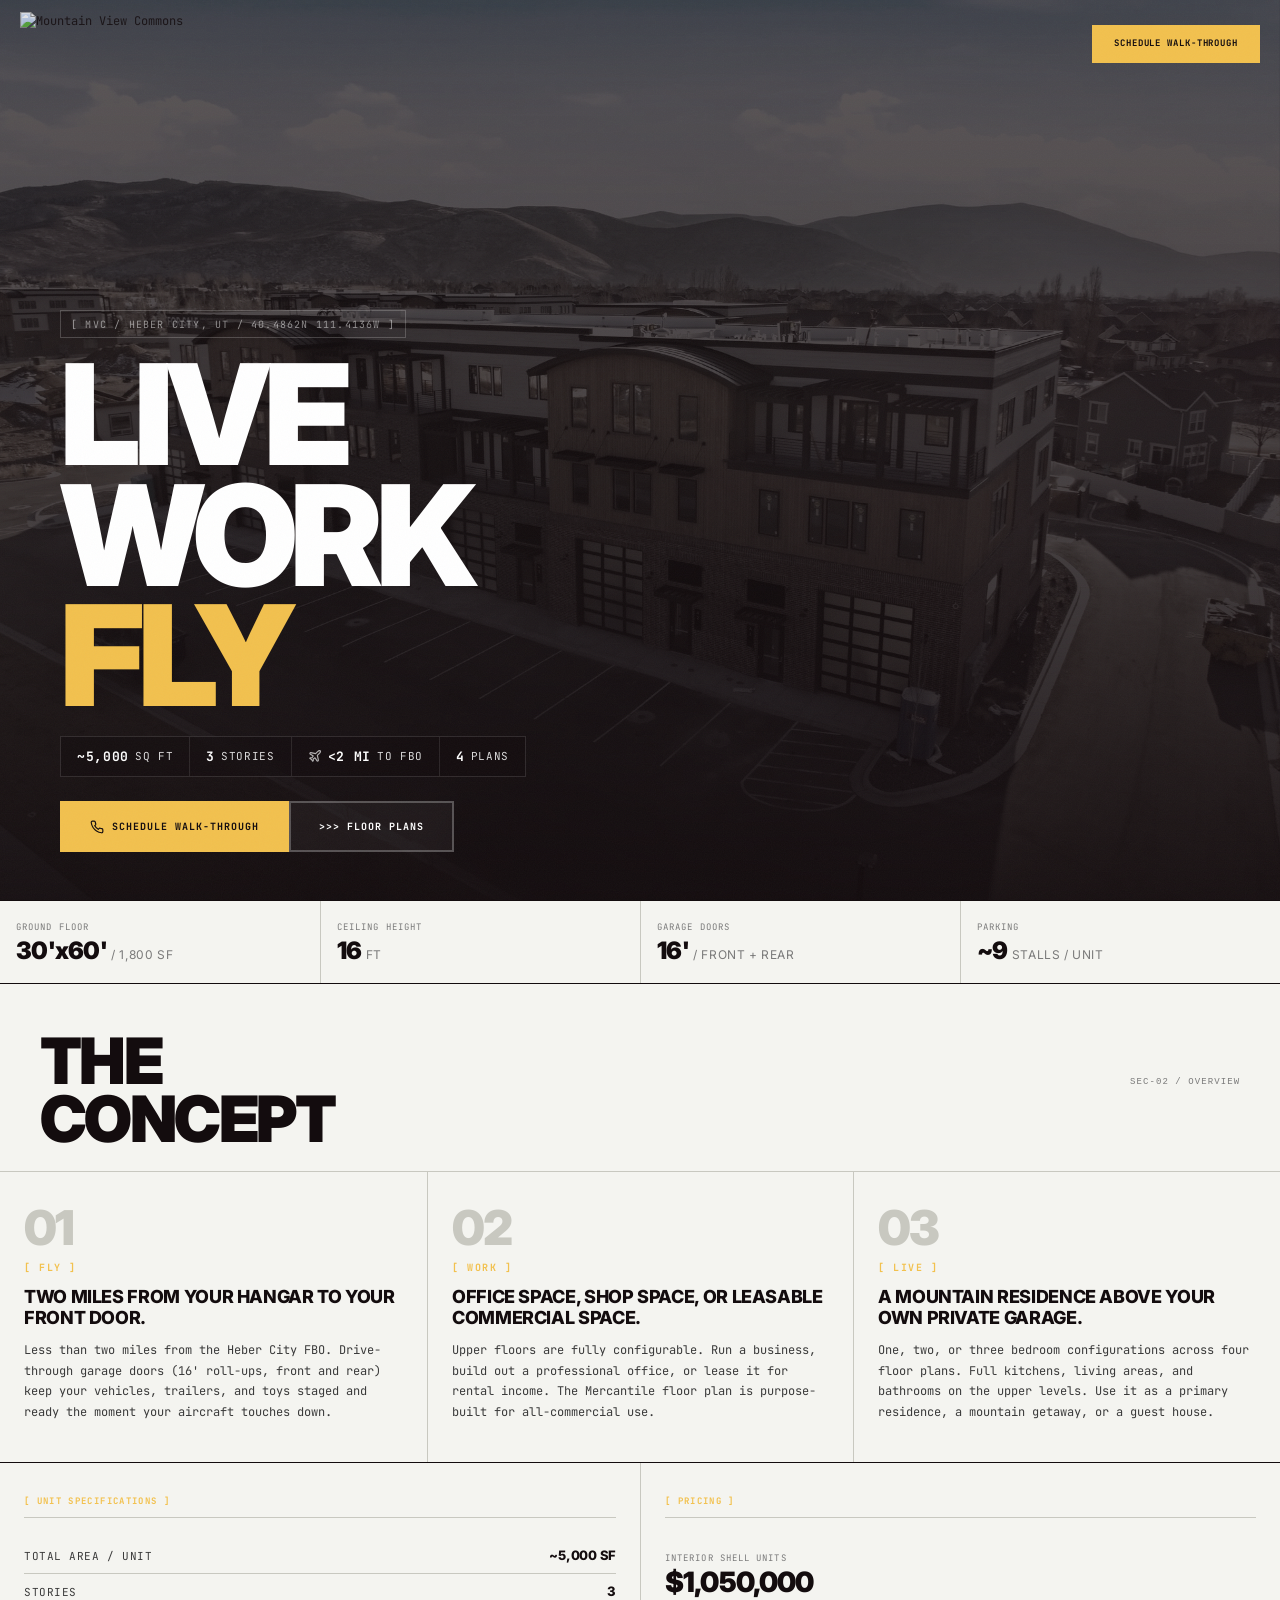
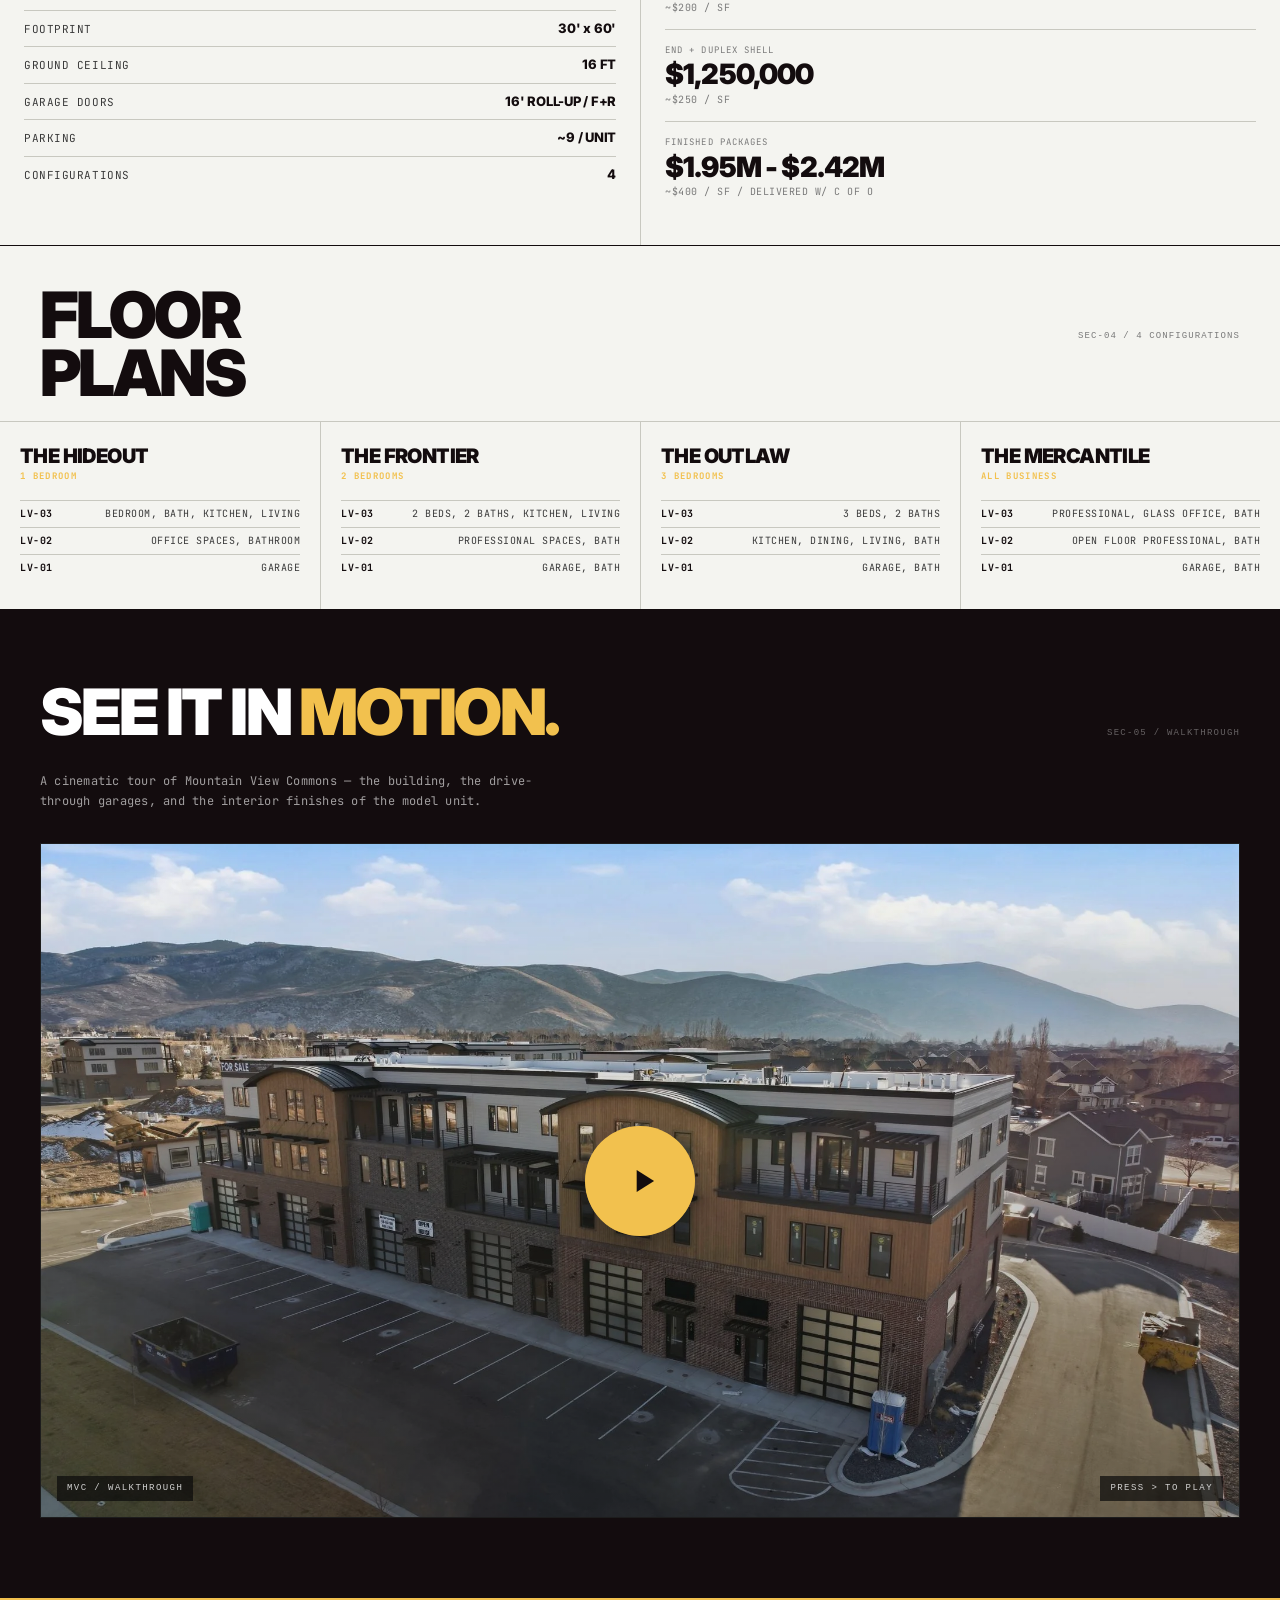
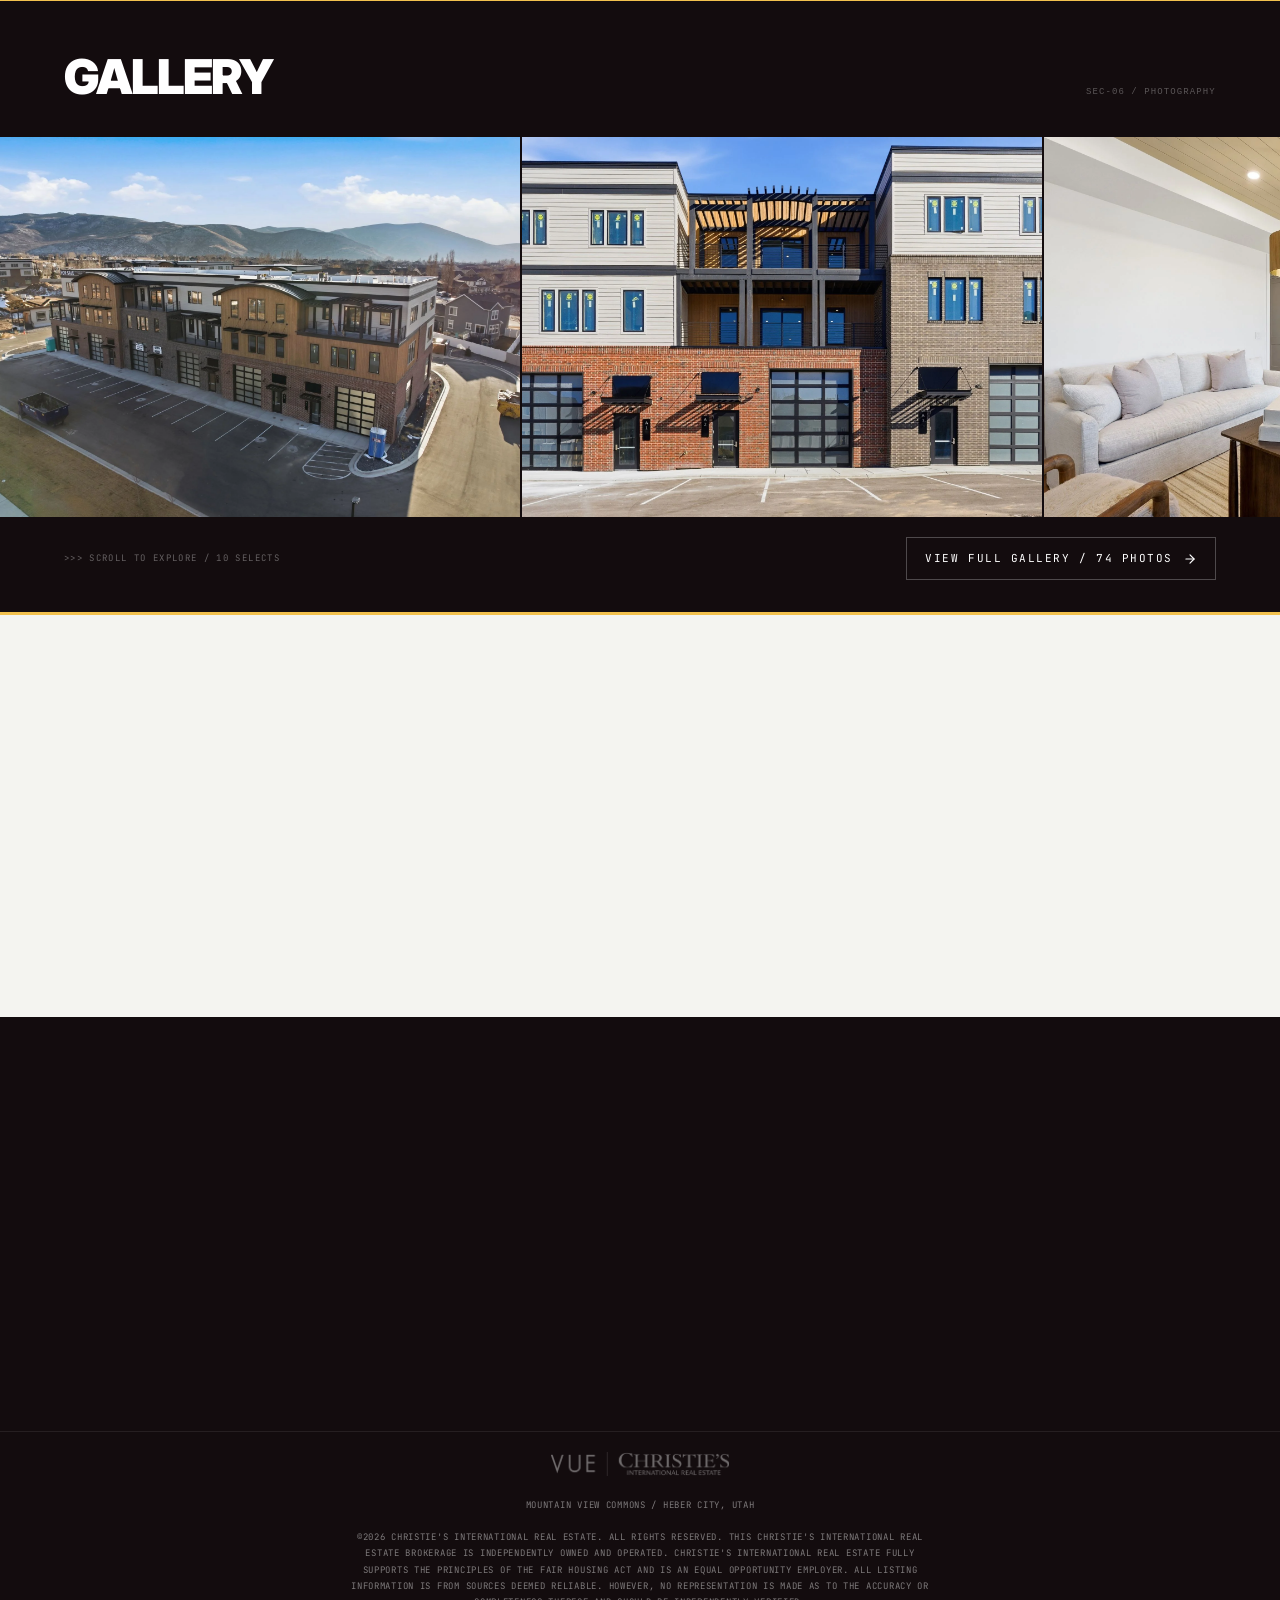
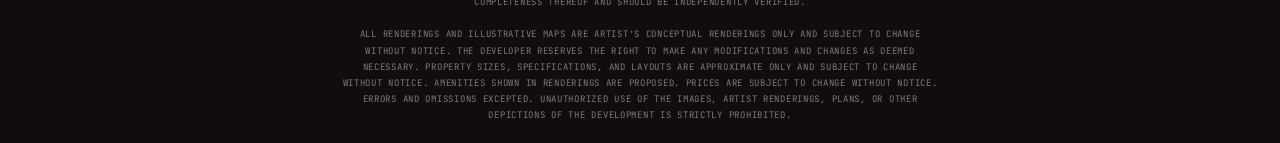
==== fly/index.html @ db052257 "Refactor mobile nav to two-layer VIDL pattern for iOS + Chrome stability Split the navbar into an ou" ====
<!DOCTYPE html>
<html lang="en">
<head>
    <meta charset="UTF-8">
    <meta name="viewport" content="width=device-width, initial-scale=1.0, viewport-fit=cover">
    <title>MVC / MOUNTAIN VIEW COMMONS / HEBER CITY UT</title>
    <meta name="description" content="Mountain View Commons — 5,000 SF live/work units two miles from Heber City FBO. Drive-through garages, four floor plans, gray shell from $1.05M. Walk the model unit today.">

    <link rel="preconnect" href="https://fonts.googleapis.com">
    <link rel="preconnect" href="https://fonts.gstatic.com" crossorigin>
    <link href="https://fonts.googleapis.com/css2?family=Inter:wght@400;700;800;900&family=JetBrains+Mono:wght@400;500;700&display=swap" rel="stylesheet">

    <style>
        /* ================================================================
           RESET
           ================================================================ */
        *, *::before, *::after { margin: 0; padding: 0; box-sizing: border-box; }
        html { overflow-x: hidden; }

        :root {
            --paper: #F4F4F0;
            --ink: #130C0E;
            --ink-mid: #3A3A3A;
            --ink-light: #7A7A7A;
            --red: #F2C14E;
            --rule: #1A1A2E;
            --rule-light: #C8C8C0;
        }

        html { scroll-behavior: smooth; background-color: var(--ink); }

        body {
            font-family: 'JetBrains Mono', 'Courier New', monospace;
            background: var(--paper);
            color: var(--ink);
            font-size: 12px;
            line-height: 1.5;
            -webkit-font-smoothing: antialiased;
        }

        /* Grain overlay */
        body::after {
            content: '';
            position: fixed;
            inset: 0;
            z-index: 9999;
            pointer-events: none;
            opacity: 0.035;
            background-image: url("data:image/svg+xml,%3Csvg viewBox='0 0 256 256' xmlns='http://www.w3.org/2000/svg'%3E%3Cfilter id='n'%3E%3CfeTurbulence type='fractalNoise' baseFrequency='0.9' numOctaves='4' stitchTiles='stitch'/%3E%3C/filter%3E%3Crect width='100%25' height='100%25' filter='url(%23n)'/%3E%3C/svg%3E");
            background-repeat: repeat;
            background-size: 256px 256px;
        }

        img { max-width: 100%; height: auto; display: block; }
        a { color: inherit; text-decoration: none; }

        /* ================================================================
           TYPOGRAPHY
           ================================================================ */
        .t-macro {
            font-family: 'Inter', 'Helvetica Neue', sans-serif;
            font-weight: 900;
            text-transform: uppercase;
            letter-spacing: -0.04em;
            line-height: 0.9;
        }

        .t-mono {
            font-family: 'JetBrains Mono', monospace;
            font-weight: 400;
            text-transform: uppercase;
            letter-spacing: 0.08em;
            font-size: 11px;
        }

        .t-mono-sm {
            font-family: 'JetBrains Mono', monospace;
            font-weight: 400;
            text-transform: uppercase;
            letter-spacing: 0.1em;
            font-size: 9px;
            color: var(--ink-light);
        }

        .t-body {
            font-family: 'JetBrains Mono', monospace;
            font-weight: 400;
            font-size: 12px;
            line-height: 1.65;
            letter-spacing: 0.02em;
        }

        .red { color: var(--red); }

        /* ================================================================
           LAYOUT
           ================================================================ */
        .container {
            max-width: 1200px;
            margin: 0 auto;
            padding: 0 20px;
        }

        .rule { border: none; height: 2px; background: var(--ink); margin: 0; }
        .rule--thin { height: 1px; background: var(--rule-light); }
        .rule--red { height: 3px; background: var(--red); }

        /* ================================================================
           HERO
           ================================================================ */
        .hero {
            position: relative;
            min-height: 100dvh;
            display: flex;
            flex-direction: column;
            justify-content: flex-end;
            overflow: hidden;
            background: var(--ink);
        }

        .hero__bg {
            position: absolute;
            inset: 0;
            z-index: 1;
        }

        @keyframes hero-drift {
            0%   { transform: scale(1.05) translate(0, 0); }
            50%  { transform: scale(1.08) translate(-0.5%, -0.3%); }
            100% { transform: scale(1.05) translate(0, 0); }
        }

        .hero__bg img {
            width: 100%;
            height: 100%;
            object-fit: cover;
            opacity: 0.45;
            filter: grayscale(70%) contrast(1.05) brightness(1.1);
            animation: hero-drift 25s cubic-bezier(0.45, 0, 0.55, 1) infinite;
            will-change: transform;
        }

        .hero__bg::after {
            content: '';
            position: absolute;
            inset: 0;
            z-index: 1;
            background: linear-gradient(
                to top,
                rgba(19, 12, 14, 0.92) 0%,
                rgba(19, 12, 14, 0.55) 40%,
                rgba(19, 12, 14, 0.3) 100%
            );
        }

        .hero__content {
            position: relative;
            z-index: 3;
            padding: 0 20px 32px 20px;
            max-width: 1200px;
            margin: 0 auto;
            width: 100%;
        }

        @media (min-width: 768px) {
            .hero__content {
                padding-bottom: 48px;
            }
        }

        .hero__unit-id {
            display: inline-block;
            border: 1px solid rgba(255,255,255,0.2);
            padding: 4px 10px;
            margin-bottom: 16px;
        }

        .hero__unit-id samp {
            font-family: 'JetBrains Mono', monospace;
            font-size: 10px;
            letter-spacing: 0.12em;
            color: rgba(255,255,255,0.5);
            text-transform: uppercase;
        }

        .hero__title {
            font-family: 'Inter', sans-serif;
            font-weight: 900;
            font-size: clamp(48px, 12vw + 1rem, 140px);
            text-transform: uppercase;
            letter-spacing: -0.05em;
            line-height: 0.86;
            color: #ffffff;
            margin-bottom: 20px;
        }

        @media (max-width: 380px) {
            .hero__title {
                font-size: 44px;
                margin-bottom: 14px;
            }
        }

        .hero__title .red-line {
            display: block;
            color: #F2C14E;
        }

        .hero__meta {
            display: flex;
            gap: 0;
            margin-bottom: 24px;
            background: rgba(19, 12, 14, 0.45);
            border: 1px solid rgba(255,255,255,0.12);
            overflow: hidden;
            width: fit-content;
            -webkit-backdrop-filter: blur(10px);
            backdrop-filter: blur(10px);
        }

        .hero__meta-item {
            font-family: 'JetBrains Mono', monospace;
            font-size: 11px;
            letter-spacing: 0.06em;
            text-transform: uppercase;
            color: rgba(255,255,255,0.85);
            padding: 10px 16px;
            display: flex;
            align-items: center;
            gap: 6px;
            white-space: nowrap;
        }

        .hero__meta-item + .hero__meta-item {
            border-left: 1px solid rgba(255,255,255,0.1);
        }

        .hero__meta-item strong {
            color: #ffffff;
            font-weight: 700;
            font-size: 13px;
        }

        .hero__meta-icon {
            width: 14px;
            height: 14px;
            opacity: 0.8;
            flex-shrink: 0;
        }

        @media (max-width: 767px) {
            .hero__meta {
                display: grid;
                grid-template-columns: 1fr 1fr;
                width: 100%;
                gap: 0;
            }
            .hero__meta-item {
                font-size: 11px;
                padding: 10px 12px;
                justify-content: center;
            }
            .hero__meta-item + .hero__meta-item {
                border-left: none;
            }
            .hero__meta-item:nth-child(odd) {
                border-right: 1px solid rgba(255,255,255,0.1);
            }
            .hero__meta-item:nth-child(n+3) {
                border-top: 1px solid rgba(255,255,255,0.1);
            }
        }

        .hero__ctas {
            display: flex;
            gap: 0;
            flex-wrap: wrap;
        }

        @media (max-width: 767px) {
            .hero__ctas {
                flex-direction: column;
                gap: 8px;
            }
            .hero__ctas .btn {
                width: 100%;
                justify-content: center;
                min-height: 52px;
                font-size: 12px;
            }
        }

        /* ================================================================
           BUTTONS
           ================================================================ */
        .btn {
            display: inline-flex;
            align-items: center;
            justify-content: center;
            gap: 8px;
            font-family: 'JetBrains Mono', monospace;
            font-size: 10px;
            font-weight: 700;
            letter-spacing: 0.1em;
            text-transform: uppercase;
            padding: 16px 28px;
            border: 2px solid var(--ink);
            cursor: pointer;
            transition: transform 0.4s cubic-bezier(0.16, 1, 0.3, 1),
                        filter 0.4s cubic-bezier(0.16, 1, 0.3, 1),
                        background 0.3s cubic-bezier(0.16, 1, 0.3, 1),
                        border-color 0.3s cubic-bezier(0.16, 1, 0.3, 1),
                        color 0.3s cubic-bezier(0.16, 1, 0.3, 1);
            white-space: nowrap;
            background: transparent;
            color: var(--ink);
        }

        .btn--red {
            background: #F2C14E;
            color: var(--ink);
            border-color: #F2C14E;
        }

        .btn--red:hover {
            filter: brightness(1.1);
            transform: scale(1.02);
        }

        .btn--red:active {
            filter: brightness(0.95);
            transform: scale(0.98);
        }

        .btn--white {
            background: rgba(255,255,255,0.04);
            color: #ffffff;
            border-color: rgba(255,255,255,0.25);
            min-height: 44px;
            -webkit-backdrop-filter: blur(12px);
            backdrop-filter: blur(12px);
        }

        .btn--white:hover {
            border-color: rgba(255,255,255,0.7);
            color: #ffffff;
            background: rgba(255,255,255,0.1);
        }

        .btn--dark {
            background: var(--ink);
            color: var(--paper);
            border-color: var(--ink);
        }

        .btn--dark:hover {
            background: var(--ink);
            border-color: var(--red);
            color: var(--red);
        }

        .btn__icon {
            width: 14px;
            height: 14px;
            flex-shrink: 0;
            transition: transform 0.4s cubic-bezier(0.16, 1, 0.3, 1);
        }

        .btn:hover .btn__icon {
            transform: scale(1.15) rotate(-8deg);
        }

        /* ================================================================
           SECTION: DATA STRIP
           ================================================================ */
        .data-strip {
            border-top: 1px solid var(--ink);
            border-bottom: 1px solid var(--ink);
            padding: 0;
        }

        .data-strip__inner {
            display: grid;
            grid-template-columns: 1fr;
            background: var(--paper);
        }

        .data-strip__cell {
            background: var(--paper);
            padding: 20px 16px;
            transition: background 0.5s cubic-bezier(0.16, 1, 0.3, 1);
            border-top: 1px solid var(--rule-light);
        }

        .data-strip__cell:first-child {
            border-top: none;
        }

        @media (min-width: 640px) {
            .data-strip__inner {
                grid-template-columns: repeat(4, 1fr);
            }
            .data-strip__cell {
                border-top: none;
                border-left: 1px solid var(--rule-light);
            }
            .data-strip__cell:first-child {
                border-left: none;
            }
        }

        .data-strip__cell:hover {
            background: #EAEAE6;
        }

        .data-strip__label {
            font-size: 9px;
            letter-spacing: 0.12em;
            color: var(--ink-light);
            text-transform: uppercase;
            margin-bottom: 4px;
        }

        .data-strip__value {
            font-family: 'Inter', sans-serif;
            font-weight: 900;
            font-size: 24px;
            letter-spacing: -0.03em;
            color: var(--ink);
            line-height: 1;
        }

        .data-strip__value .unit {
            font-size: 12px;
            font-weight: 400;
            letter-spacing: 0.05em;
            color: var(--ink-light);
        }

        /* ================================================================
           SECTION: LIVE WORK FLY
           ================================================================ */
        .lwf {
            padding: 0;
        }

        .lwf__header {
            padding: 48px 20px 24px 20px;
            border-bottom: 1px solid var(--rule-light);
        }

        .lwf__header-inner {
            max-width: 1200px;
            margin: 0 auto;
            display: flex;
            justify-content: space-between;
            align-items: baseline;
            flex-wrap: wrap;
            gap: 8px;
        }

        .lwf__title {
            font-family: 'Inter', sans-serif;
            font-weight: 900;
            font-size: clamp(32px, 6vw, 64px);
            text-transform: uppercase;
            letter-spacing: -0.04em;
            line-height: 0.9;
        }

        .lwf__ref {
            font-size: 9px;
            letter-spacing: 0.12em;
            color: var(--ink-light);
            text-transform: uppercase;
        }

        .lwf__grid {
            display: grid;
            grid-template-columns: 1fr;
            background: var(--paper);
            border-bottom: 1px solid var(--ink);
        }

        @media (min-width: 768px) {
            .lwf__grid {
                grid-template-columns: repeat(3, 1fr);
            }
        }

        .lwf__card {
            background: var(--paper);
            padding: 32px 24px 40px 24px;
            border-top: 1px solid var(--rule-light);
            transition: background 0.5s cubic-bezier(0.16, 1, 0.3, 1);
        }

        .lwf__card:first-child { border-top: none; }

        @media (min-width: 768px) {
            .lwf__card {
                border-top: none;
                border-left: 1px solid var(--rule-light);
            }
            .lwf__card:first-child { border-left: none; }
            .lwf__card:hover {
                background: #EAEAE6;
            }
        }

        .lwf__card-idx {
            font-family: 'Inter', sans-serif;
            font-weight: 900;
            font-size: 48px;
            letter-spacing: -0.04em;
            line-height: 1;
            color: var(--rule-light);
            margin-bottom: 8px;
        }

        .lwf__card-key {
            font-family: 'JetBrains Mono', monospace;
            font-size: 10px;
            font-weight: 700;
            letter-spacing: 0.15em;
            text-transform: uppercase;
            color: var(--red);
            margin-bottom: 12px;
        }

        .lwf__card-title {
            font-family: 'Inter', sans-serif;
            font-weight: 800;
            font-size: 18px;
            text-transform: uppercase;
            letter-spacing: -0.02em;
            line-height: 1.15;
            margin-bottom: 12px;
        }

        .lwf__card-body {
            font-size: 12px;
            line-height: 1.7;
            color: var(--ink-mid);
        }

        /* ================================================================
           SECTION: SPECS + PRICING
           ================================================================ */
        .specs {
            border-bottom: 1px solid var(--ink);
        }

        .specs__grid {
            display: grid;
            grid-template-columns: 1fr;
            background: var(--paper);
        }

        .specs__col {
            background: var(--paper);
            padding: 32px 24px;
            border-top: 1px solid var(--rule-light);
        }

        .specs__col:first-child {
            border-top: none;
        }

        @media (min-width: 768px) {
            .specs__grid {
                grid-template-columns: 1fr 1fr;
            }
            .specs__col {
                border-top: none;
                border-left: 1px solid var(--rule-light);
            }
            .specs__col:first-child {
                border-left: none;
            }
        }

        .specs__col-label {
            font-size: 9px;
            font-weight: 700;
            letter-spacing: 0.15em;
            text-transform: uppercase;
            color: var(--red);
            margin-bottom: 20px;
            padding-bottom: 8px;
            border-bottom: 1px solid var(--rule-light);
        }

        .spec-row {
            display: flex;
            justify-content: space-between;
            align-items: baseline;
            padding: 8px 0;
            border-bottom: 1px solid var(--rule-light);
        }

        .spec-row:last-child { border-bottom: none; }

        .spec-row__k {
            font-size: 11px;
            color: var(--ink-mid);
            letter-spacing: 0.05em;
        }

        .spec-row__v {
            font-family: 'Inter', sans-serif;
            font-weight: 800;
            font-size: 13px;
            letter-spacing: -0.02em;
            text-align: right;
        }

        .pricing-row {
            padding: 14px 0;
            border-bottom: 1px solid var(--rule-light);
        }

        .pricing-row:last-child { border-bottom: none; }

        .pricing-row__type {
            font-size: 9px;
            letter-spacing: 0.12em;
            color: var(--ink-light);
            text-transform: uppercase;
            margin-bottom: 2px;
        }

        .pricing-row__price {
            font-family: 'Inter', sans-serif;
            font-weight: 900;
            font-size: 28px;
            letter-spacing: -0.03em;
            line-height: 1.1;
        }

        .pricing-row__note {
            font-size: 10px;
            color: var(--ink-light);
            letter-spacing: 0.05em;
            margin-top: 2px;
        }

        /* ================================================================
           SECTION: FLOOR PLANS
           ================================================================ */
        .plans {
            border-bottom: 1px solid var(--ink);
        }

        .plans__header {
            padding: 40px 24px 20px 24px;
            border-bottom: 1px solid var(--rule-light);
        }

        .plans__header-inner {
            display: flex;
            justify-content: space-between;
            align-items: baseline;
            flex-wrap: wrap;
            gap: 8px;
            max-width: 1200px;
            margin: 0 auto;
        }

        .plans__grid {
            display: grid;
            grid-template-columns: 1fr;
            background: var(--paper);
        }

        .plan {
            background: var(--paper);
            padding: 24px 20px 28px 20px;
            border-top: 1px solid var(--rule-light);
            transition: background 0.5s cubic-bezier(0.16, 1, 0.3, 1);
        }

        .plan:first-child { border-top: none; }

        @media (min-width: 640px) and (max-width: 959.98px) {
            .plans__grid {
                grid-template-columns: repeat(2, 1fr);
            }
            .plan { border-top: 1px solid var(--rule-light); border-left: 1px solid var(--rule-light); }
            .plan:nth-child(1) { border-top: none; border-left: none; }
            .plan:nth-child(2) { border-top: none; }
            .plan:nth-child(odd) { border-left: none; }
        }

        @media (min-width: 960px) {
            .plans__grid {
                grid-template-columns: repeat(4, 1fr);
            }
            .plan { border-top: none; border-left: 1px solid var(--rule-light); }
            .plan:first-child { border-left: none; }
        }

        .plan:hover {
            background: #EAEAE6;
        }

        .plan__name {
            font-family: 'Inter', sans-serif;
            font-weight: 900;
            font-size: 20px;
            text-transform: uppercase;
            letter-spacing: -0.03em;
            line-height: 1;
            margin-bottom: 4px;
        }

        .plan__type {
            font-size: 9px;
            font-weight: 700;
            letter-spacing: 0.15em;
            text-transform: uppercase;
            color: var(--red);
            margin-bottom: 16px;
        }

        .plan__levels {
            list-style: none;
        }

        .plan__levels li {
            display: flex;
            justify-content: space-between;
            gap: 8px;
            padding: 6px 0;
            border-top: 1px solid var(--rule-light);
            font-size: 10px;
            letter-spacing: 0.05em;
            line-height: 1.4;
        }

        .plan__lv {
            font-weight: 700;
            white-space: nowrap;
            flex-shrink: 0;
        }

        .plan__desc {
            color: var(--ink-mid);
            text-align: right;
        }

        /* ================================================================
           SECTION: FILM / WALKTHROUGH
           ================================================================ */
        .film {
            background: var(--ink);
            color: #ffffff;
            padding: 72px 24px 80px 24px;
            border-bottom: 3px solid var(--red);
            position: relative;
            overflow: hidden;
        }

        .film__inner {
            max-width: 1200px;
            margin: 0 auto;
        }

        .film__header {
            display: flex;
            justify-content: space-between;
            align-items: baseline;
            gap: 16px;
            margin-bottom: 28px;
            flex-wrap: wrap;
        }

        .film__title {
            font-family: 'Inter', sans-serif;
            font-weight: 900;
            font-size: clamp(28px, 5vw, 64px);
            text-transform: uppercase;
            letter-spacing: -0.04em;
            line-height: 0.95;
            color: #ffffff;
        }

        .film__title .red { color: var(--red); }

        .film__ref {
            font-size: 9px;
            letter-spacing: 0.14em;
            color: rgba(255,255,255,0.35);
            text-transform: uppercase;
        }

        .film__sub {
            max-width: 520px;
            margin-bottom: 32px;
            font-size: 12px;
            line-height: 1.7;
            color: rgba(255,255,255,0.6);
            letter-spacing: 0.02em;
        }

        .film__stage {
            position: relative;
            aspect-ratio: 16 / 9;
            background: #0a0a0a;
            overflow: hidden;
            border: 1px solid rgba(255,255,255,0.08);
            cursor: pointer;
        }

        .film__video {
            position: absolute;
            inset: 0;
            width: 100%;
            height: 100%;
            object-fit: cover;
            background: #0a0a0a;
        }

        .film__poster {
            position: absolute;
            inset: 0;
            width: 100%;
            height: 100%;
            object-fit: cover;
            transition: transform 0.8s cubic-bezier(0.16, 1, 0.3, 1), opacity 0.4s ease;
            z-index: 2;
        }

        .film__stage:hover .film__poster {
            transform: scale(1.025);
        }

        .film__stage.is-playing .film__poster {
            opacity: 0;
            pointer-events: none;
        }

        .film__overlay {
            position: absolute;
            inset: 0;
            z-index: 3;
            display: flex;
            align-items: center;
            justify-content: center;
            background: linear-gradient(180deg, rgba(0,0,0,0) 0%, rgba(0,0,0,0.35) 100%);
            transition: opacity 0.3s ease;
        }

        .film__stage.is-playing .film__overlay { opacity: 0; pointer-events: none; }

        .film__play {
            display: inline-flex;
            align-items: center;
            justify-content: center;
            width: 110px;
            height: 110px;
            border-radius: 50%;
            background: var(--red);
            color: var(--ink);
            border: 0;
            cursor: pointer;
            transition: transform 0.25s cubic-bezier(0.16, 1, 0.3, 1), box-shadow 0.25s ease;
            box-shadow: 0 10px 40px rgba(0,0,0,0.4), 0 0 0 0 rgba(242, 193, 78, 0.6);
        }

        .film__play::before {
            content: '';
            position: absolute;
            width: 110px;
            height: 110px;
            border-radius: 50%;
            border: 1px solid rgba(242, 193, 78, 0.4);
            animation: filmPulse 2.2s ease-out infinite;
        }

        @keyframes filmPulse {
            0%   { transform: scale(1);    opacity: 0.8; }
            100% { transform: scale(1.45); opacity: 0;   }
        }

        .film__stage:hover .film__play {
            transform: scale(1.07);
            box-shadow: 0 14px 50px rgba(0,0,0,0.55);
        }

        .film__play svg {
            width: 38px;
            height: 38px;
            margin-left: 6px;
        }

        .film__caption {
            position: absolute;
            bottom: 16px;
            left: 16px;
            right: 16px;
            display: flex;
            justify-content: space-between;
            align-items: center;
            font-size: 9px;
            letter-spacing: 0.16em;
            text-transform: uppercase;
            color: rgba(255,255,255,0.8);
            gap: 12px;
            pointer-events: none;
            z-index: 3;
            transition: opacity 0.3s ease;
        }

        .film__caption samp {
            background: rgba(10,10,10,0.7);
            padding: 6px 10px;
        }

        .film__stage.is-playing .film__caption { opacity: 0; }

        @media (max-width: 640px) {
            .film { padding: 48px 16px 60px 16px; }
            .film__play { width: 76px; height: 76px; }
            .film__play::before { width: 76px; height: 76px; }
            .film__play svg { width: 28px; height: 28px; margin-left: 4px; }
        }

        /* ================================================================
           SECTION: GALLERY
           ================================================================ */
        .gallery {
            background: var(--ink);
            border-bottom: 3px solid var(--red);
            padding: 40px 0 0 0;
        }

        .gallery__header {
            padding: 0 24px 24px 24px;
            display: flex;
            justify-content: space-between;
            align-items: baseline;
            max-width: 1200px;
            margin: 0 auto;
        }

        .gallery__title {
            font-family: 'Inter', sans-serif;
            font-weight: 900;
            font-size: clamp(24px, 4vw, 48px);
            text-transform: uppercase;
            letter-spacing: -0.04em;
            color: #ffffff;
        }

        .gallery__ref {
            font-size: 9px;
            letter-spacing: 0.12em;
            color: rgba(255,255,255,0.3);
            text-transform: uppercase;
        }

        .gallery__scroll {
            display: flex;
            gap: 2px;
            overflow-x: auto;
            scroll-snap-type: x mandatory;
            -webkit-overflow-scrolling: touch;
            padding: 0 24px;
            scrollbar-width: none;
        }

        .gallery__scroll::-webkit-scrollbar { display: none; }

        .gallery__item {
            flex-shrink: 0;
            width: 70vw;
            max-width: 520px;
            scroll-snap-align: start;
            position: relative;
            overflow: hidden;
            background: #0a0a0a;
        }

        .gallery__item img {
            width: 100%;
            height: 380px;
            object-fit: cover;
            background: #0a0a0a;
            transition: transform 0.6s cubic-bezier(0.16, 1, 0.3, 1);
        }

        .gallery__item:hover img {
            transform: scale(1.03);
        }

        .gallery__item-id {
            display: none;
            position: absolute;
            bottom: 8px;
            left: 8px;
            font-size: 9px;
            letter-spacing: 0.12em;
            color: rgba(255,255,255,0.85);
            text-transform: uppercase;
            background: rgba(10,10,10,0.72);
            padding: 4px 8px;
        }

        .gallery__footer {
            display: flex;
            justify-content: space-between;
            align-items: center;
            gap: 16px;
            max-width: 1200px;
            margin: 0 auto;
            padding: 20px 24px 32px 24px;
        }

        .gallery__hint {
            font-size: 9px;
            letter-spacing: 0.15em;
            color: rgba(255,255,255,0.35);
            text-transform: uppercase;
        }

        .gallery__view-all {
            display: inline-flex;
            align-items: center;
            gap: 10px;
            font-size: 11px;
            letter-spacing: 0.14em;
            text-transform: uppercase;
            color: #ffffff;
            padding: 12px 18px;
            border: 1px solid rgba(255,255,255,0.25);
            background: transparent;
            transition: border-color 0.2s ease, color 0.2s ease, background 0.2s ease;
        }

        .gallery__view-all:hover {
            border-color: var(--red);
            color: var(--red);
            background: rgba(242, 193, 78, 0.06);
        }

        .gallery__view-all svg {
            width: 14px;
            height: 14px;
        }

        @media (max-width: 640px) {
            .gallery__footer {
                flex-direction: column;
                align-items: stretch;
                text-align: center;
            }
            .gallery__view-all { justify-content: center; }
        }

        /* ================================================================
           SECTION: LOCATION / MARKET
           ================================================================ */
        .location {
            border-bottom: 1px solid var(--ink);
        }

        .location__grid {
            display: grid;
            grid-template-columns: 1fr;
            background: var(--paper);
        }

        .location__col {
            background: var(--paper);
            padding: 40px 24px;
            border-top: 1px solid var(--rule-light);
        }

        .location__col:first-child {
            border-top: none;
        }

        @media (min-width: 768px) {
            .location__grid {
                grid-template-columns: 1fr 1fr;
            }
            .location__col {
                border-top: none;
                border-left: 1px solid var(--rule-light);
            }
            .location__col:first-child {
                border-left: none;
            }
        }

        .location__label {
            font-size: 9px;
            font-weight: 700;
            letter-spacing: 0.15em;
            text-transform: uppercase;
            color: var(--red);
            margin-bottom: 16px;
        }

        .location__title {
            font-family: 'Inter', sans-serif;
            font-weight: 900;
            font-size: clamp(22px, 3vw, 32px);
            text-transform: uppercase;
            letter-spacing: -0.03em;
            line-height: 1;
            margin-bottom: 16px;
        }

        .location__body {
            font-size: 12px;
            line-height: 1.7;
            color: var(--ink-mid);
            margin-bottom: 24px;
        }

        .dist-row {
            display: flex;
            justify-content: space-between;
            align-items: baseline;
            padding: 8px 0;
            border-bottom: 1px solid var(--rule-light);
            font-size: 11px;
        }

        .dist-row:last-child { border-bottom: none; }

        .dist-row__place { color: var(--ink-mid); letter-spacing: 0.05em; }

        .dist-row__time {
            font-family: 'Inter', sans-serif;
            font-weight: 800;
            font-size: 12px;
            letter-spacing: -0.02em;
        }

        .market-item {
            padding: 10px 0;
            border-bottom: 1px solid var(--rule-light);
            font-size: 11px;
            line-height: 1.6;
            color: var(--ink-mid);
            letter-spacing: 0.03em;
            padding-left: 16px;
            position: relative;
        }

        .market-item:last-child { border-bottom: none; }

        .market-item::before {
            content: '///';
            position: absolute;
            left: 0;
            top: 10px;
            font-size: 8px;
            color: var(--red);
            letter-spacing: 0;
        }

        /* ================================================================
           SECTION: CONTACT
           ================================================================ */
        .contact {
            background: var(--ink);
            padding: 64px 20px 120px 20px;
            text-align: center;
        }

        @media (min-width: 768px) {
            .contact { padding-bottom: 64px; }
        }

        .contact__label {
            font-size: 9px;
            font-weight: 700;
            letter-spacing: 0.15em;
            text-transform: uppercase;
            color: var(--red);
            margin-bottom: 16px;
        }

        .contact__title {
            font-family: 'Inter', sans-serif;
            font-weight: 900;
            font-size: clamp(28px, 5vw, 56px);
            text-transform: uppercase;
            letter-spacing: -0.04em;
            line-height: 0.9;
            color: #ffffff;
            margin-bottom: 8px;
        }

        .contact__sub {
            font-size: 11px;
            letter-spacing: 0.08em;
            color: rgba(255,255,255,0.35);
            text-transform: uppercase;
            margin-bottom: 32px;
        }

        .contact__ctas {
            display: flex;
            gap: 0;
            justify-content: center;
            flex-wrap: wrap;
            margin-bottom: 32px;
        }

        @keyframes cta-pulse {
            0%   { box-shadow: 0 0 0 0 rgba(242, 193, 78, 0.4); }
            70%  { box-shadow: 0 0 0 10px rgba(242, 193, 78, 0); }
            100% { box-shadow: 0 0 0 0 rgba(242, 193, 78, 0); }
        }

        .contact__ctas .btn--red {
            animation: cta-pulse 2.5s cubic-bezier(0.16, 1, 0.3, 1) infinite;
        }

        .contact__hours {
            font-size: 10px;
            letter-spacing: 0.12em;
            color: rgba(255,255,255,0.25);
            text-transform: uppercase;
        }

        .contact__web {
            margin-top: 12px;
        }

        .contact__web a {
            font-size: 10px;
            letter-spacing: 0.1em;
            color: var(--red);
            text-transform: uppercase;
            border-bottom: 1px solid rgba(230,25,25,0.3);
            padding-bottom: 2px;
            transition: border-color 0.4s cubic-bezier(0.16, 1, 0.3, 1);
        }

        .contact__web a:hover {
            border-color: var(--red);
        }

        /* ================================================================
           FOOTER
           ================================================================ */
        .footer {
            background: var(--ink);
            border-top: 1px solid rgba(255,255,255,0.08);
            padding: 20px 24px;
            text-align: center;
        }

        .footer__text {
            font-size: 9px;
            letter-spacing: 0.08em;
            color: rgba(255,255,255,0.45);
            text-transform: uppercase;
            line-height: 1.8;
            max-width: 600px;
            margin: 0 auto;
        }

        /* ================================================================
           SCROLL REVEAL
           ================================================================ */
        .reveal {
            opacity: 0;
            transform: translateY(12px);
            transition:
                opacity 0.7s cubic-bezier(0.16, 1, 0.3, 1),
                transform 0.7s cubic-bezier(0.16, 1, 0.3, 1),
                background 0.5s cubic-bezier(0.16, 1, 0.3, 1),
                border-color 0.5s cubic-bezier(0.16, 1, 0.3, 1);
            will-change: transform, opacity;
        }

        .reveal.visible {
            opacity: 1;
            transform: translateY(0);
        }

        .reveal-delay-1 { transition-delay: 0.1s; }
        .reveal-delay-2 { transition-delay: 0.2s; }
        .reveal-delay-3 { transition-delay: 0.3s; }
        .reveal-delay-4 { transition-delay: 0.4s; }

        /* Accessibility: respect reduced motion */
        @media (prefers-reduced-motion: reduce) {
            *, *::before, *::after {
                animation-duration: 0.01ms !important;
                animation-iteration-count: 1 !important;
                transition-duration: 0.01ms !important;
            }
            .reveal { opacity: 1; transform: none; }
            .hero__unit-id, .hero__title, .hero__meta, .hero__ctas {
                opacity: 1; transform: none; filter: none;
            }
            .hero__bg img { animation: none; }
        }

        /* ================================================================
           HERO ENTRANCE CHOREOGRAPHY
           ================================================================ */
        .hero__unit-id,
        .hero__title,
        .hero__meta,
        .hero__ctas {
            opacity: 0;
            transform: translateY(30px);
            filter: blur(6px);
        }

        .hero-loaded .hero__unit-id {
            opacity: 1; transform: translateY(0); filter: blur(0);
            transition: opacity 0.7s cubic-bezier(0.16, 1, 0.3, 1) 0.2s,
                        transform 0.7s cubic-bezier(0.16, 1, 0.3, 1) 0.2s,
                        filter 0.7s cubic-bezier(0.16, 1, 0.3, 1) 0.2s;
        }

        .hero-loaded .hero__title {
            opacity: 1; transform: translateY(0); filter: blur(0);
            transition: opacity 0.9s cubic-bezier(0.16, 1, 0.3, 1) 0.35s,
                        transform 0.9s cubic-bezier(0.16, 1, 0.3, 1) 0.35s,
                        filter 0.9s cubic-bezier(0.16, 1, 0.3, 1) 0.35s;
        }

        .hero-loaded .hero__meta {
            opacity: 1; transform: translateY(0); filter: blur(0);
            transition: opacity 0.8s cubic-bezier(0.16, 1, 0.3, 1) 0.55s,
                        transform 0.8s cubic-bezier(0.16, 1, 0.3, 1) 0.55s,
                        filter 0.8s cubic-bezier(0.16, 1, 0.3, 1) 0.55s;
        }

        .hero-loaded .hero__ctas {
            opacity: 1; transform: translateY(0); filter: blur(0);
            transition: opacity 0.8s cubic-bezier(0.16, 1, 0.3, 1) 0.7s,
                        transform 0.8s cubic-bezier(0.16, 1, 0.3, 1) 0.7s,
                        filter 0.8s cubic-bezier(0.16, 1, 0.3, 1) 0.7s;
        }

        /* ================================================================
           NAV — two-layer architecture (VIDL pattern)
           ----------------------------------------------------------------
           .navigation  outer fixed shell; the ONLY fixed element up here.
                        Hardware-accelerated. Sits at true top: 0 so its
                        background fills the iOS safe-area / Dynamic Island
                        strip edge-to-edge.
           .nav-bar     inner relative layer; holds the background color,
                        border, and scroll-reactive transitions. Pushed
                        below the safe area via padding-top.
           .nav         pure flex layout wrapper for logo + CTA.
           ================================================================ */
        .navigation {
            position: fixed;
            top: 0;
            left: 0;
            right: 0;
            z-index: 50;
            -webkit-transform: translate3d(0,0,0);
            transform: translate3d(0,0,0);
            -webkit-backface-visibility: hidden;
            backface-visibility: hidden;
        }

        .nav-bar {
            position: relative;
            width: 100%;
            background: transparent;
            border-bottom: 1px solid transparent;
            padding-top: env(safe-area-inset-top, 0px);
            transition: background 0.5s cubic-bezier(0.16, 1, 0.3, 1),
                        border-color 0.5s cubic-bezier(0.16, 1, 0.3, 1);
        }

        .nav {
            display: flex;
            align-items: center;
            justify-content: space-between;
            padding: 12px 20px;
        }

        .nav-bar.scrolled {
            background: rgba(19, 12, 14, 0.97);
            -webkit-backdrop-filter: blur(12px);
            backdrop-filter: blur(12px);
            border-bottom-color: rgba(201, 168, 76, 0.2);
        }

        .nav-bar.scrolled .nav__logo img {
            transform: scale(0.65);
            opacity: 0.8;
        }

        @media (min-width: 768px) {
            .nav-bar.scrolled .nav__logo img {
                transform: scale(0.5);
            }
        }

        .nav__logo img {
            height: 64px;
            width: auto;
            opacity: 0.85;
            transition: transform 0.5s cubic-bezier(0.16, 1, 0.3, 1),
                        opacity 0.5s cubic-bezier(0.16, 1, 0.3, 1);
            transform-origin: left center;
        }

        .nav__cta {
            display: none;
        }

        .nav-bar.scrolled .nav__cta {
            display: inline-flex;
        }

        @media (min-width: 768px) {
            .nav__cta {
                display: inline-flex;
            }
        }

        @media (max-width: 767px) {
            /* On mobile the nav is solid at all times so the Dynamic Island /
               status-bar strip is a continuation of the navbar and page
               content never shows above it, even during Chrome URL-bar
               animations or iOS rubber-band overscroll. */
            .nav-bar {
                background: var(--ink);
            }
            .nav-bar.scrolled {
                background: var(--ink);
                -webkit-backdrop-filter: none;
                backdrop-filter: none;
            }
            .nav-bar .nav__cta {
                display: inline-flex;
            }
        }

        /* Bulletproof the fixed shell against earlier rules on mobile */
        @media screen and (max-width: 991px) {
            .navigation {
                position: fixed !important;
                top: 0 !important;
                left: 0 !important;
                right: 0 !important;
                bottom: auto !important;
            }
            .nav-bar {
                position: relative !important;
                inset: auto !important;
                width: 100% !important;
            }
        }
    </style>
</head>
<body>

    <!-- ================================================================
         NAV — two-layer (VIDL pattern)
         outer .navigation = fixed shell
         inner .nav-bar    = relative, carries bg + scroll state
         innermost .nav    = flex layout (logo + CTA)
         ================================================================ -->
    <div class="navigation">
        <div class="nav-bar">
            <nav class="nav">
                <a href="#" class="nav__logo">
                    <img src="https://images.squarespace-cdn.com/content/v1/66b02f1eea70765875379a74/feb6ebff-e1cb-45db-bb62-7ea9c83f1782/MVC-Logo_Wht_web.png?format=500w"
                         alt="Mountain View Commons">
                </a>
                <a href="tel:+14355033293" class="nav__cta btn btn--red" style="padding: 10px 20px; font-size: 9px;">
                    Schedule Walk-Through
                </a>
            </nav>
        </div>
    </div>

    <!-- ================================================================
         HERO
         ================================================================ -->
    <section class="hero">
        <div class="hero__bg">
            <img src="photos/DJI_0697.webp"
                 alt="Mountain View Commons — aerial exterior, Heber City, Utah" loading="eager" fetchpriority="high">
        </div>
        <div class="hero__content">
            <div class="hero__unit-id">
                <samp>[ MVC / Heber City, UT / 40.4862N 111.4136W ]</samp>
            </div>
            <h1 class="hero__title">
                LIVE<br>
                WORK<br>
                <span class="red-line">FLY</span>
            </h1>
            <div class="hero__meta">
                <span class="hero__meta-item"><strong>~5,000</strong> SQ FT</span>
                <span class="hero__meta-item"><strong>3</strong> STORIES</span>
                <span class="hero__meta-item">
                    <svg class="hero__meta-icon" viewBox="0 0 24 24" fill="none" stroke="currentColor" stroke-width="2" stroke-linecap="round" stroke-linejoin="round"><path d="M17.8 19.2 16 11l3.5-3.5C21 6 21.5 4 21 3c-1-.5-3 0-4.5 1.5L13 8 4.8 6.2c-.5-.1-.9.1-1.1.5l-.3.5c-.2.5-.1 1 .3 1.3L9 12l-2 3H4l-1 1 3 2 2 3 1-1v-3l3-2 3.5 5.3c.3.4.8.5 1.3.3l.5-.2c.4-.3.6-.7.5-1.2z"/></svg>
                    <strong>&lt;2 MI</strong> TO FBO
                </span>
                <span class="hero__meta-item"><strong>4</strong> PLANS</span>
            </div>
            <div class="hero__ctas">
                <a href="tel:+14355033293" class="btn btn--red">
                    <svg class="btn__icon" viewBox="0 0 24 24" fill="none" stroke="currentColor" stroke-width="2" stroke-linecap="round" stroke-linejoin="round"><path d="M22 16.92v3a2 2 0 0 1-2.18 2 19.79 19.79 0 0 1-8.63-3.07 19.5 19.5 0 0 1-6-6 19.79 19.79 0 0 1-3.07-8.67A2 2 0 0 1 4.11 2h3a2 2 0 0 1 2 1.72 12.84 12.84 0 0 0 .7 2.81 2 2 0 0 1-.45 2.11L8.09 9.91a16 16 0 0 0 6 6l1.27-1.27a2 2 0 0 1 2.11-.45 12.84 12.84 0 0 0 2.81.7A2 2 0 0 1 22 16.92z"></path></svg>
                    Schedule Walk-Through
                </a>
                <a href="#floor-plans" class="btn btn--white">>>> Floor Plans</a>
            </div>
        </div>
    </section>

    <!-- ================================================================
         DATA STRIP
         ================================================================ -->
    <div class="data-strip">
        <div class="data-strip__inner">
            <div class="data-strip__cell reveal">
                <p class="data-strip__label">Ground Floor</p>
                <p class="data-strip__value">30'x60' <span class="unit">/ 1,800 SF</span></p>
            </div>
            <div class="data-strip__cell reveal reveal-delay-1">
                <p class="data-strip__label">Ceiling Height</p>
                <p class="data-strip__value">16 <span class="unit">FT</span></p>
            </div>
            <div class="data-strip__cell reveal reveal-delay-2">
                <p class="data-strip__label">Garage Doors</p>
                <p class="data-strip__value">16' <span class="unit">/ FRONT + REAR</span></p>
            </div>
            <div class="data-strip__cell reveal reveal-delay-3">
                <p class="data-strip__label">Parking</p>
                <p class="data-strip__value">~9 <span class="unit">STALLS / UNIT</span></p>
            </div>
        </div>
    </div>

    <!-- ================================================================
         LIVE / WORK / FLY
         ================================================================ -->
    <section class="lwf" id="overview">
        <div class="lwf__header">
            <div class="lwf__header-inner">
                <h2 class="lwf__title reveal">The<br>Concept</h2>
                <samp class="lwf__ref reveal">SEC-02 / OVERVIEW</samp>
            </div>
        </div>
        <div class="lwf__grid">
            <div class="lwf__card reveal">
                <div class="lwf__card-idx">01</div>
                <p class="lwf__card-key">[ FLY ]</p>
                <h3 class="lwf__card-title">Two miles from your hangar to your front door.</h3>
                <p class="lwf__card-body">
                    Less than two miles from the Heber City FBO. Drive-through garage doors
                    (16' roll-ups, front and rear) keep your vehicles, trailers, and
                    toys staged and ready the moment your aircraft touches down.
                </p>
            </div>
            <div class="lwf__card reveal reveal-delay-1">
                <div class="lwf__card-idx">02</div>
                <p class="lwf__card-key">[ WORK ]</p>
                <h3 class="lwf__card-title">Office space, shop space, or leasable commercial space.</h3>
                <p class="lwf__card-body">
                    Upper floors are fully configurable. Run a business, build out a professional
                    office, or lease it for rental income. The Mercantile floor plan is purpose-built
                    for all-commercial use.
                </p>
            </div>
            <div class="lwf__card reveal reveal-delay-2">
                <div class="lwf__card-idx">03</div>
                <p class="lwf__card-key">[ LIVE ]</p>
                <h3 class="lwf__card-title">A mountain residence above your own private garage.</h3>
                <p class="lwf__card-body">
                    One, two, or three bedroom configurations across four floor plans. Full
                    kitchens, living areas, and bathrooms on the upper levels. Use it as a
                    primary residence, a mountain getaway, or a guest house.
                </p>
            </div>
        </div>
    </section>

    <!-- ================================================================
         SPECS + PRICING
         ================================================================ -->
    <section class="specs" id="pricing">
        <div class="specs__grid">
            <div class="specs__col reveal">
                <p class="specs__col-label">[ Unit Specifications ]</p>
                <div class="spec-row">
                    <span class="spec-row__k">TOTAL AREA / UNIT</span>
                    <span class="spec-row__v">~5,000 SF</span>
                </div>
                <div class="spec-row">
                    <span class="spec-row__k">STORIES</span>
                    <span class="spec-row__v">3</span>
                </div>
                <div class="spec-row">
                    <span class="spec-row__k">FOOTPRINT</span>
                    <span class="spec-row__v">30' x 60'</span>
                </div>
                <div class="spec-row">
                    <span class="spec-row__k">GROUND CEILING</span>
                    <span class="spec-row__v">16 FT</span>
                </div>
                <div class="spec-row">
                    <span class="spec-row__k">GARAGE DOORS</span>
                    <span class="spec-row__v">16' ROLL-UP / F+R</span>
                </div>
                <div class="spec-row">
                    <span class="spec-row__k">PARKING</span>
                    <span class="spec-row__v">~9 / UNIT</span>
                </div>
                <div class="spec-row">
                    <span class="spec-row__k">CONFIGURATIONS</span>
                    <span class="spec-row__v">4</span>
                </div>
            </div>
            <div class="specs__col reveal reveal-delay-1">
                <p class="specs__col-label">[ Pricing ]</p>
                <div class="pricing-row">
                    <p class="pricing-row__type">INTERIOR SHELL UNITS</p>
                    <p class="pricing-row__price">$1,050,000</p>
                    <p class="pricing-row__note">~$200 / SF</p>
                </div>
                <div class="pricing-row">
                    <p class="pricing-row__type">END + DUPLEX SHELL</p>
                    <p class="pricing-row__price">$1,250,000</p>
                    <p class="pricing-row__note">~$250 / SF</p>
                </div>
                <div class="pricing-row">
                    <p class="pricing-row__type">FINISHED PACKAGES</p>
                    <p class="pricing-row__price">$1.95M - $2.42M</p>
                    <p class="pricing-row__note">~$400 / SF / DELIVERED W/ C OF O</p>
                </div>
            </div>
        </div>
    </section>

    <!-- ================================================================
         FLOOR PLANS
         ================================================================ -->
    <section class="plans" id="floor-plans">
        <div class="plans__header">
            <div class="plans__header-inner">
                <h2 class="lwf__title reveal">Floor<br>Plans</h2>
                <samp class="lwf__ref reveal">SEC-04 / 4 CONFIGURATIONS</samp>
            </div>
        </div>
        <div class="plans__grid">
            <div class="plan reveal">
                <h3 class="plan__name">The Hideout</h3>
                <p class="plan__type">1 Bedroom</p>
                <ul class="plan__levels">
                    <li><span class="plan__lv">LV-03</span><span class="plan__desc">BEDROOM, BATH, KITCHEN, LIVING</span></li>
                    <li><span class="plan__lv">LV-02</span><span class="plan__desc">OFFICE SPACES, BATHROOM</span></li>
                    <li><span class="plan__lv">LV-01</span><span class="plan__desc">GARAGE</span></li>
                </ul>
            </div>
            <div class="plan reveal reveal-delay-1">
                <h3 class="plan__name">The Frontier</h3>
                <p class="plan__type">2 Bedrooms</p>
                <ul class="plan__levels">
                    <li><span class="plan__lv">LV-03</span><span class="plan__desc">2 BEDS, 2 BATHS, KITCHEN, LIVING</span></li>
                    <li><span class="plan__lv">LV-02</span><span class="plan__desc">PROFESSIONAL SPACES, BATH</span></li>
                    <li><span class="plan__lv">LV-01</span><span class="plan__desc">GARAGE, BATH</span></li>
                </ul>
            </div>
            <div class="plan reveal reveal-delay-2">
                <h3 class="plan__name">The Outlaw</h3>
                <p class="plan__type">3 Bedrooms</p>
                <ul class="plan__levels">
                    <li><span class="plan__lv">LV-03</span><span class="plan__desc">3 BEDS, 2 BATHS</span></li>
                    <li><span class="plan__lv">LV-02</span><span class="plan__desc">KITCHEN, DINING, LIVING, BATH</span></li>
                    <li><span class="plan__lv">LV-01</span><span class="plan__desc">GARAGE, BATH</span></li>
                </ul>
            </div>
            <div class="plan reveal reveal-delay-3">
                <h3 class="plan__name">The Mercantile</h3>
                <p class="plan__type">All Business</p>
                <ul class="plan__levels">
                    <li><span class="plan__lv">LV-03</span><span class="plan__desc">PROFESSIONAL, GLASS OFFICE, BATH</span></li>
                    <li><span class="plan__lv">LV-02</span><span class="plan__desc">OPEN FLOOR PROFESSIONAL, BATH</span></li>
                    <li><span class="plan__lv">LV-01</span><span class="plan__desc">GARAGE, BATH</span></li>
                </ul>
            </div>
        </div>
    </section>

    <!-- ================================================================
         FILM / WALKTHROUGH
         ================================================================ -->
    <section class="film" id="film">
        <div class="film__inner">
            <div class="film__header">
                <h2 class="film__title reveal">See it in <span class="red">motion.</span></h2>
                <samp class="film__ref reveal">SEC-05 / WALKTHROUGH</samp>
            </div>
            <p class="film__sub reveal">
                A cinematic tour of Mountain View Commons &mdash; the building, the drive-through garages,
                and the interior finishes of the model unit.
            </p>
            <div class="film__stage reveal" id="filmStage" role="button" tabindex="0" aria-label="Play walkthrough video">
                <img class="film__poster"
                     src="photos/DJI_0697.webp"
                     alt="Mountain View Commons — aerial view">
                <video class="film__video"
                       id="filmVideo"
                       preload="none"
                       playsinline
                       controls
                       poster="photos/DJI_0697.webp"
                       src="https://assets.cdn.filesafe.space/jmi9G6HcIXtki2Y1JVCz/media/69e1367f8696a78b8d68dff6.mov"></video>
                <div class="film__overlay">
                    <button class="film__play" type="button" aria-label="Play video">
                        <svg viewBox="0 0 24 24" fill="currentColor" aria-hidden="true"><path d="M8 5v14l11-7z"/></svg>
                    </button>
                </div>
                <div class="film__caption">
                    <samp>MVC / WALKTHROUGH</samp>
                    <samp>PRESS &gt; TO PLAY</samp>
                </div>
            </div>
        </div>
    </section>

    <!-- ================================================================
         GALLERY
         ================================================================ -->
    <section class="gallery">
        <div class="gallery__header">
            <h2 class="gallery__title reveal">Gallery</h2>
            <samp class="gallery__ref reveal">SEC-06 / PHOTOGRAPHY</samp>
        </div>
        <div class="gallery__scroll">
            <div class="gallery__item">
                <img src="photos/DJI_0697.webp" alt="Mountain View Commons — aerial view with Wasatch range" loading="lazy">
                <samp class="gallery__item-id">SITE / AERIAL NORTHWEST</samp>
            </div>
            <div class="gallery__item">
                <img src="photos/DSC04001.webp" alt="MVC exterior — three units facing the lot" loading="lazy">
                <samp class="gallery__item-id">EXTERIOR / FACADE</samp>
            </div>
            <div class="gallery__item">
                <img src="photos/DSC03867.webp" alt="Secondary bathroom with modern finishes" loading="lazy">
                <samp class="gallery__item-id">INTERIOR / BATH</samp>
            </div>
            <div class="gallery__item">
                <img src="photos/DSC03807_with_fire.webp" alt="Model unit — living room with fireplace and mountain TV" loading="lazy">
                <samp class="gallery__item-id">INTERIOR / LIVING</samp>
            </div>
            <div class="gallery__item">
                <img src="photos/DSC03782-SharpenAI-Motion.webp" alt="Model unit — chef kitchen with walnut cabinetry and brass" loading="lazy">
                <samp class="gallery__item-id">INTERIOR / KITCHEN</samp>
            </div>
            <div class="gallery__item">
                <img src="photos/DSC03822-SharpenAI-Motion.webp" alt="Model unit — great room, dining, open plan" loading="lazy">
                <samp class="gallery__item-id">INTERIOR / GREAT ROOM</samp>
            </div>
            <div class="gallery__item">
                <img src="photos/DSC04011.webp" alt="Drive-through garage with boat on trailer" loading="lazy">
                <samp class="gallery__item-id">GARAGE / TOY BARN</samp>
            </div>
            <div class="gallery__item">
                <img src="photos/DSC03657.webp" alt="Gray-shell loft with terrazzo flooring and sculptural lighting" loading="lazy">
                <samp class="gallery__item-id">INTERIOR / LOFT</samp>
            </div>
            <div class="gallery__item">
                <img src="photos/DSC03847.webp" alt="Private balcony overlooking the Heber Valley" loading="lazy">
                <samp class="gallery__item-id">EXTERIOR / BALCONY</samp>
            </div>
            <div class="gallery__item">
                <img src="photos/DSC03931.webp" alt="Primary bath — soaking tub and marble shower" loading="lazy">
                <samp class="gallery__item-id">INTERIOR / PRIMARY BATH</samp>
            </div>
        </div>
        <div class="gallery__footer">
            <p class="gallery__hint">>>> Scroll to explore / 10 selects</p>
            <a href="gallery.html" class="gallery__view-all">
                View Full Gallery / 74 Photos
                <svg viewBox="0 0 24 24" fill="none" stroke="currentColor" stroke-width="2" stroke-linecap="round" stroke-linejoin="round"><line x1="5" y1="12" x2="19" y2="12"></line><polyline points="12 5 19 12 12 19"></polyline></svg>
            </a>
        </div>
    </section>

    <!-- ================================================================
         LOCATION / MARKET
         ================================================================ -->
    <section class="location" id="location">
        <div class="location__grid">
            <div class="location__col reveal">
                <p class="location__label">[ Location ]</p>
                <h2 class="location__title">HWY 40 + Airport RD, Heber City</h2>
                <p class="location__body">
                    Direct access to Heber City FBO. Deer Valley in 15 minutes.
                    Park City in 25. One of the fastest-appreciating corridors in the Mountain West.
                </p>
                <div class="dist-row">
                    <span class="dist-row__place">HEBER CITY FBO</span>
                    <span class="dist-row__time">&lt;2 MI</span>
                </div>
                <div class="dist-row">
                    <span class="dist-row__place">DEER VALLEY RESORT</span>
                    <span class="dist-row__time">15 MIN</span>
                </div>
                <div class="dist-row">
                    <span class="dist-row__place">PARK CITY</span>
                    <span class="dist-row__time">25 MIN</span>
                </div>
                <div class="dist-row">
                    <span class="dist-row__place">SALT LAKE INTL.</span>
                    <span class="dist-row__time">&lt;1 HR</span>
                </div>
                <div class="dist-row">
                    <span class="dist-row__place">DOWNTOWN HEBER</span>
                    <span class="dist-row__time">5 MIN</span>
                </div>
            </div>
            <div class="location__col reveal reveal-delay-1">
                <p class="location__label">[ The Market ]</p>
                <h2 class="location__title">Why Heber, Why Now</h2>
                <div class="market-item">Deer Valley's $1B expansion is 15 minutes away — driving demand across the valley</div>
                <div class="market-item">Wasatch County is a host market for the 2034 Winter Olympics</div>
                <div class="market-item">Heber Valley runs roughly half the price per SF of Park City — with the same access</div>
                <div class="market-item">County population up 12% since 2020 with a $99K median household income</div>
                <div class="market-item">Four phases, each priced independently — earlier phases lock in the lowest basis</div>
            </div>
        </div>
    </section>

    <!-- ================================================================
         CONTACT
         ================================================================ -->
    <section class="contact" id="contact">
        <p class="contact__label reveal">[ Walk the Model Unit ]</p>
        <h2 class="contact__title reveal">See It<br>In Person</h2>
        <p class="contact__sub reveal">THE OUTLAW / 3-BEDROOM / FINISHED MODEL OPEN NOW</p>

        <div class="contact__ctas reveal">
            <a href="tel:+14355033293" class="btn btn--red">
                <svg class="btn__icon" viewBox="0 0 24 24" fill="none" stroke="currentColor" stroke-width="2" stroke-linecap="round" stroke-linejoin="round"><path d="M22 16.92v3a2 2 0 0 1-2.18 2 19.79 19.79 0 0 1-8.63-3.07 19.5 19.5 0 0 1-6-6 19.79 19.79 0 0 1-3.07-8.67A2 2 0 0 1 4.11 2h3a2 2 0 0 1 2 1.72 12.84 12.84 0 0 0 .7 2.81 2 2 0 0 1-.45 2.11L8.09 9.91a16 16 0 0 0 6 6l1.27-1.27a2 2 0 0 1 2.11-.45 12.84 12.84 0 0 0 2.81.7A2 2 0 0 1 22 16.92z"></path></svg>
                Schedule a Walk-Through — 435.503.3293
            </a>
        </div>

        <p class="contact__hours reveal">OPEN HOUSE: TUES-FRI 1-5PM / SAT 11AM-3PM / NO APPOINTMENT NEEDED</p>
    </section>

    <!-- ================================================================
         FOOTER
         ================================================================ -->
    <footer class="footer">
        <div style="text-align: center; margin-bottom: 16px;">
            <img src="VUE_horizontal_White.png" alt="VUE | Christie's International Real Estate" style="height: 24px; width: auto; display: inline-block; opacity: 0.4;">
        </div>
        <p class="footer__text">
            MOUNTAIN VIEW COMMONS / HEBER CITY, UTAH<br><br>
            &copy;2026 CHRISTIE'S INTERNATIONAL REAL ESTATE. ALL RIGHTS RESERVED. THIS CHRISTIE'S INTERNATIONAL REAL ESTATE BROKERAGE IS INDEPENDENTLY OWNED AND OPERATED. CHRISTIE'S INTERNATIONAL REAL ESTATE FULLY SUPPORTS THE PRINCIPLES OF THE FAIR HOUSING ACT AND IS AN EQUAL OPPORTUNITY EMPLOYER. ALL LISTING INFORMATION IS FROM SOURCES DEEMED RELIABLE. HOWEVER, NO REPRESENTATION IS MADE AS TO THE ACCURACY OR COMPLETENESS THEREOF AND SHOULD BE INDEPENDENTLY VERIFIED.<br><br>
            ALL RENDERINGS AND ILLUSTRATIVE MAPS ARE ARTIST'S CONCEPTUAL RENDERINGS ONLY AND SUBJECT TO CHANGE WITHOUT NOTICE. THE DEVELOPER RESERVES THE RIGHT TO MAKE ANY MODIFICATIONS AND CHANGES AS DEEMED NECESSARY. PROPERTY SIZES, SPECIFICATIONS, AND LAYOUTS ARE APPROXIMATE ONLY AND SUBJECT TO CHANGE WITHOUT NOTICE. AMENITIES SHOWN IN RENDERINGS ARE PROPOSED. PRICES ARE SUBJECT TO CHANGE WITHOUT NOTICE. ERRORS AND OMISSIONS EXCEPTED. UNAUTHORIZED USE OF THE IMAGES, ARTIST RENDERINGS, PLANS, OR OTHER DEPICTIONS OF THE DEVELOPMENT IS STRICTLY PROHIBITED.
        </p>
    </footer>

    <!-- ================================================================
         JS
         ================================================================ -->
    <script>
        document.addEventListener('DOMContentLoaded', function() {
            /* ---- Hero entrance choreography ---- */
            var hero = document.querySelector('.hero');
            if (hero) {
                requestAnimationFrame(function() {
                    hero.classList.add('hero-loaded');
                });
            }

            /* ---- Scroll reveals (blur + slide) ---- */
            var reveals = document.querySelectorAll('.reveal');
            var observer = new IntersectionObserver(function(entries) {
                entries.forEach(function(entry) {
                    if (entry.isIntersecting) {
                        entry.target.classList.add('visible');
                        observer.unobserve(entry.target);
                    }
                });
            }, { threshold: 0.05, rootMargin: '0px 0px 0px 0px' });
            reveals.forEach(function(el) { observer.observe(el); });

            /* ---- Nav scroll state (two-layer VIDL pattern) ---- */
            var navBar = document.querySelector('.nav-bar');
            var navigation = document.querySelector('.navigation');
            var ticking = false;

            window.addEventListener('scroll', function() {
                if (!ticking) {
                    requestAnimationFrame(function() {
                        var scrolled = window.pageYOffset > 80;
                        if (navBar) navBar.classList.toggle('scrolled', scrolled);
                        if (navigation) navigation.classList.toggle('scrolled', scrolled);
                        ticking = false;
                    });
                    ticking = true;
                }
            }, { passive: true });

            /* ---- Film / walkthrough video ---- */
            var filmStage = document.getElementById('filmStage');
            var filmVideo = document.getElementById('filmVideo');
            if (filmStage && filmVideo) {
                var startFilm = function() {
                    if (filmStage.classList.contains('is-playing')) return;
                    filmStage.classList.add('is-playing');
                    filmVideo.play().catch(function() {
                        filmStage.classList.remove('is-playing');
                    });
                };
                filmStage.addEventListener('click', startFilm);
                filmStage.addEventListener('keydown', function(e) {
                    if (e.key === 'Enter' || e.key === ' ') {
                        e.preventDefault();
                        startFilm();
                    }
                });
                filmVideo.addEventListener('pause', function() {
                    if (filmVideo.ended) {
                        filmStage.classList.remove('is-playing');
                    }
                });
                filmVideo.addEventListener('ended', function() {
                    filmStage.classList.remove('is-playing');
                    filmVideo.currentTime = 0;
                });
            }

            /* ---- Reduced motion: disable all animations ---- */
            if (window.matchMedia('(prefers-reduced-motion: reduce)').matches) {
                document.documentElement.style.setProperty('--motion-duration', '0.01ms');
                document.querySelectorAll('.reveal').forEach(function(el) {
                    el.classList.add('visible');
                });
                if (hero) hero.classList.add('hero-loaded');
            }
        });
    </script>

</body>
</html>
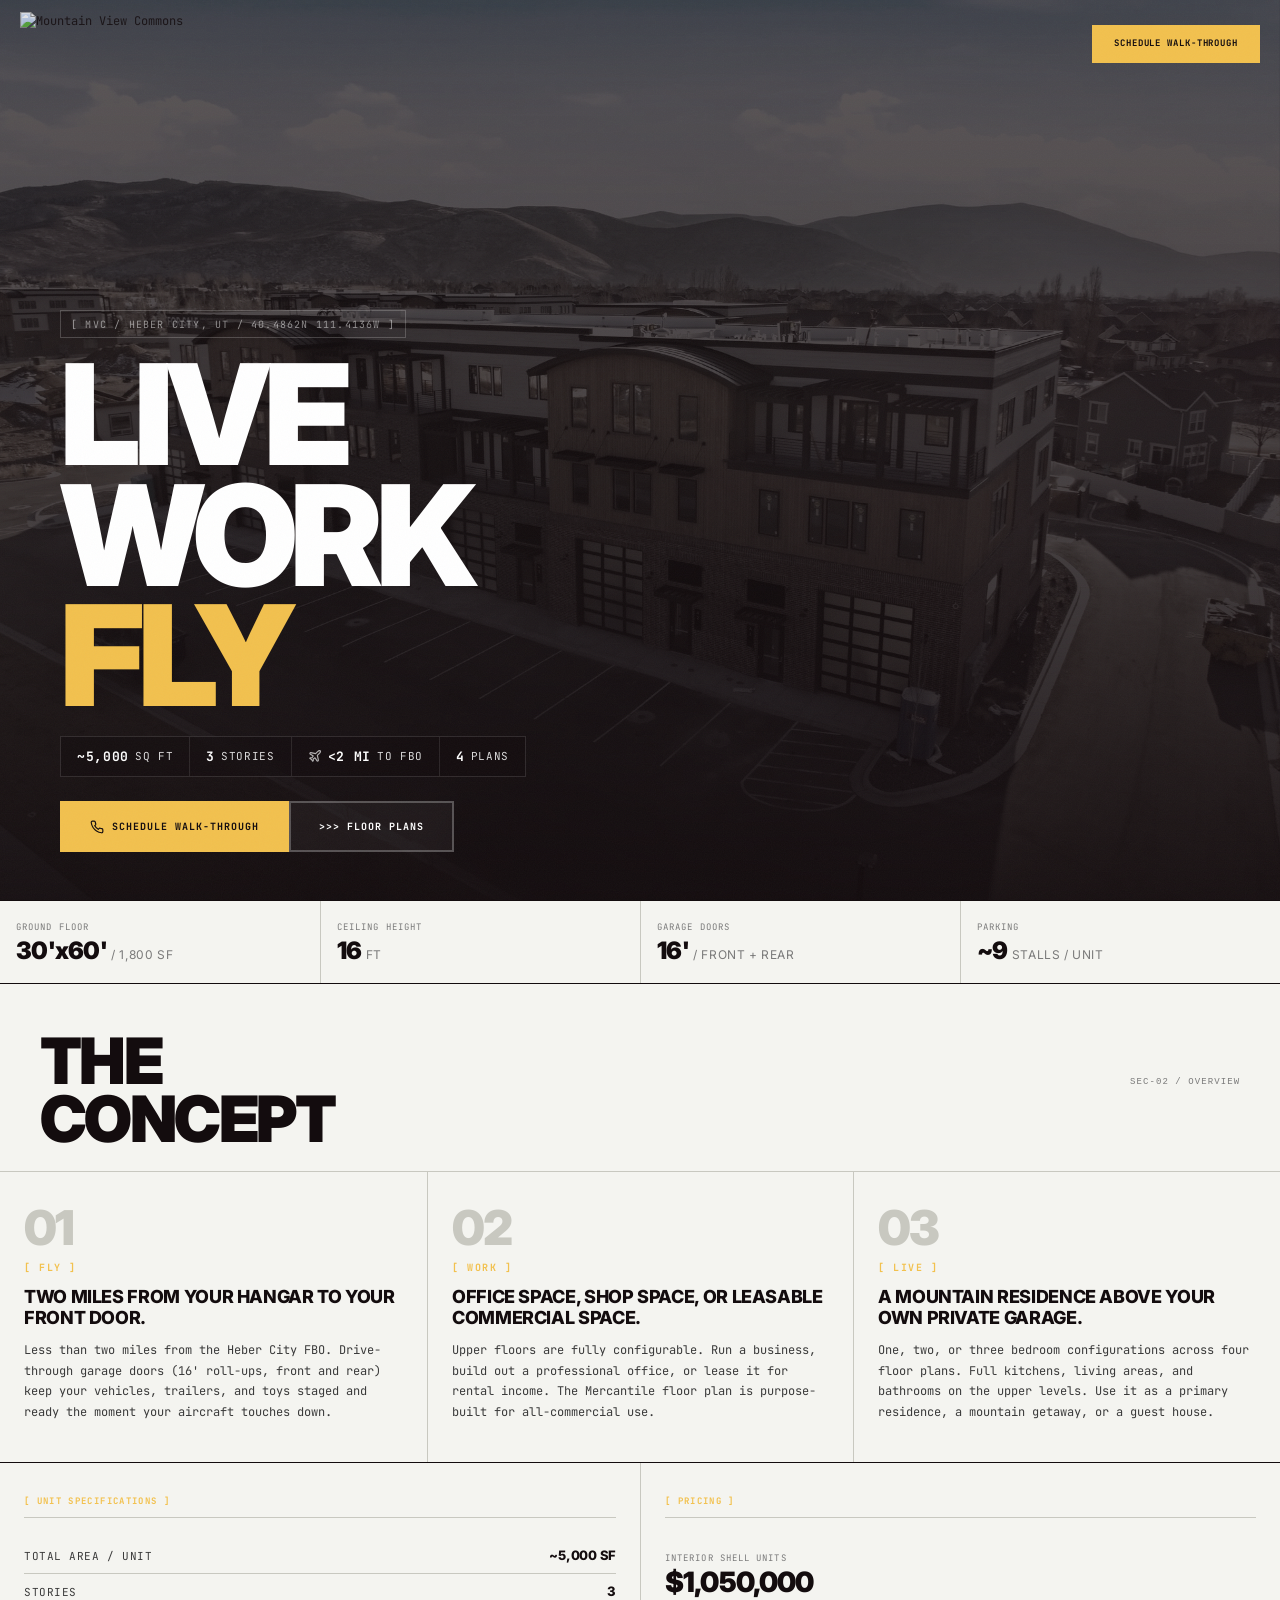
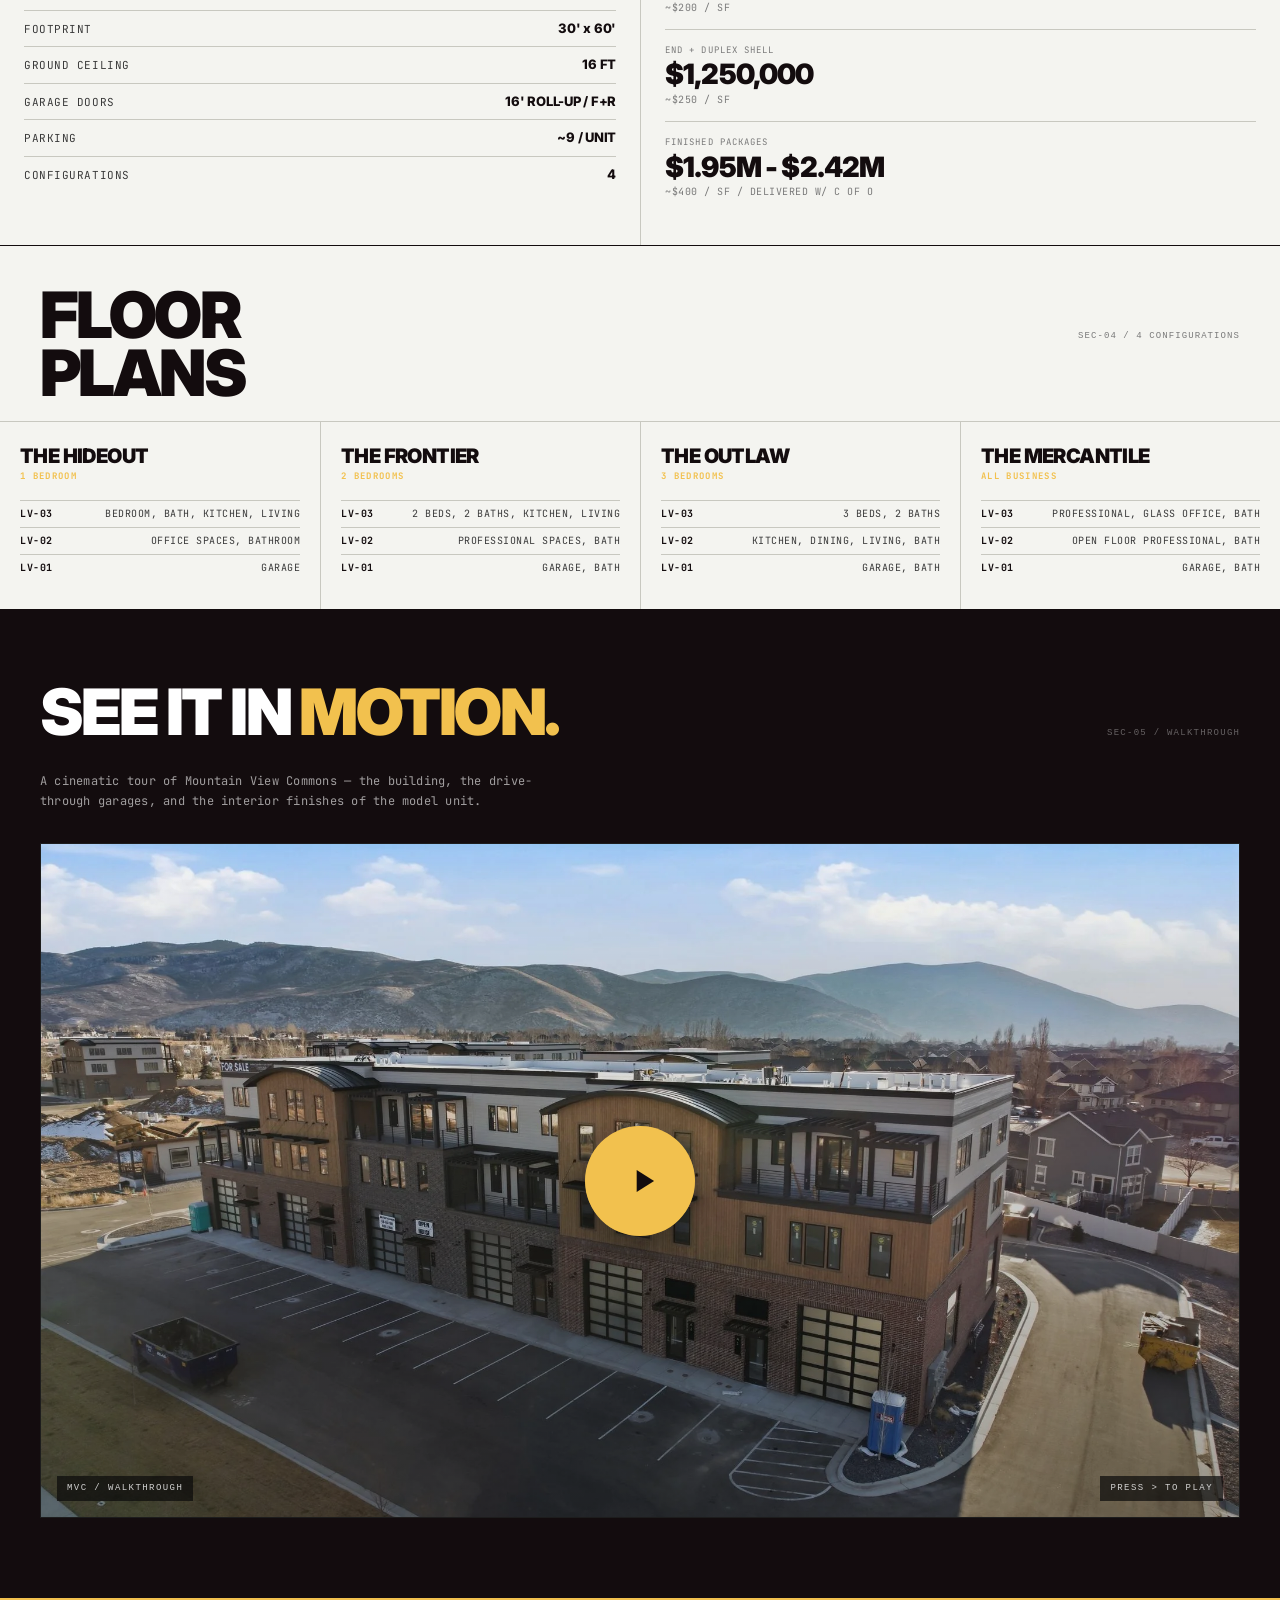
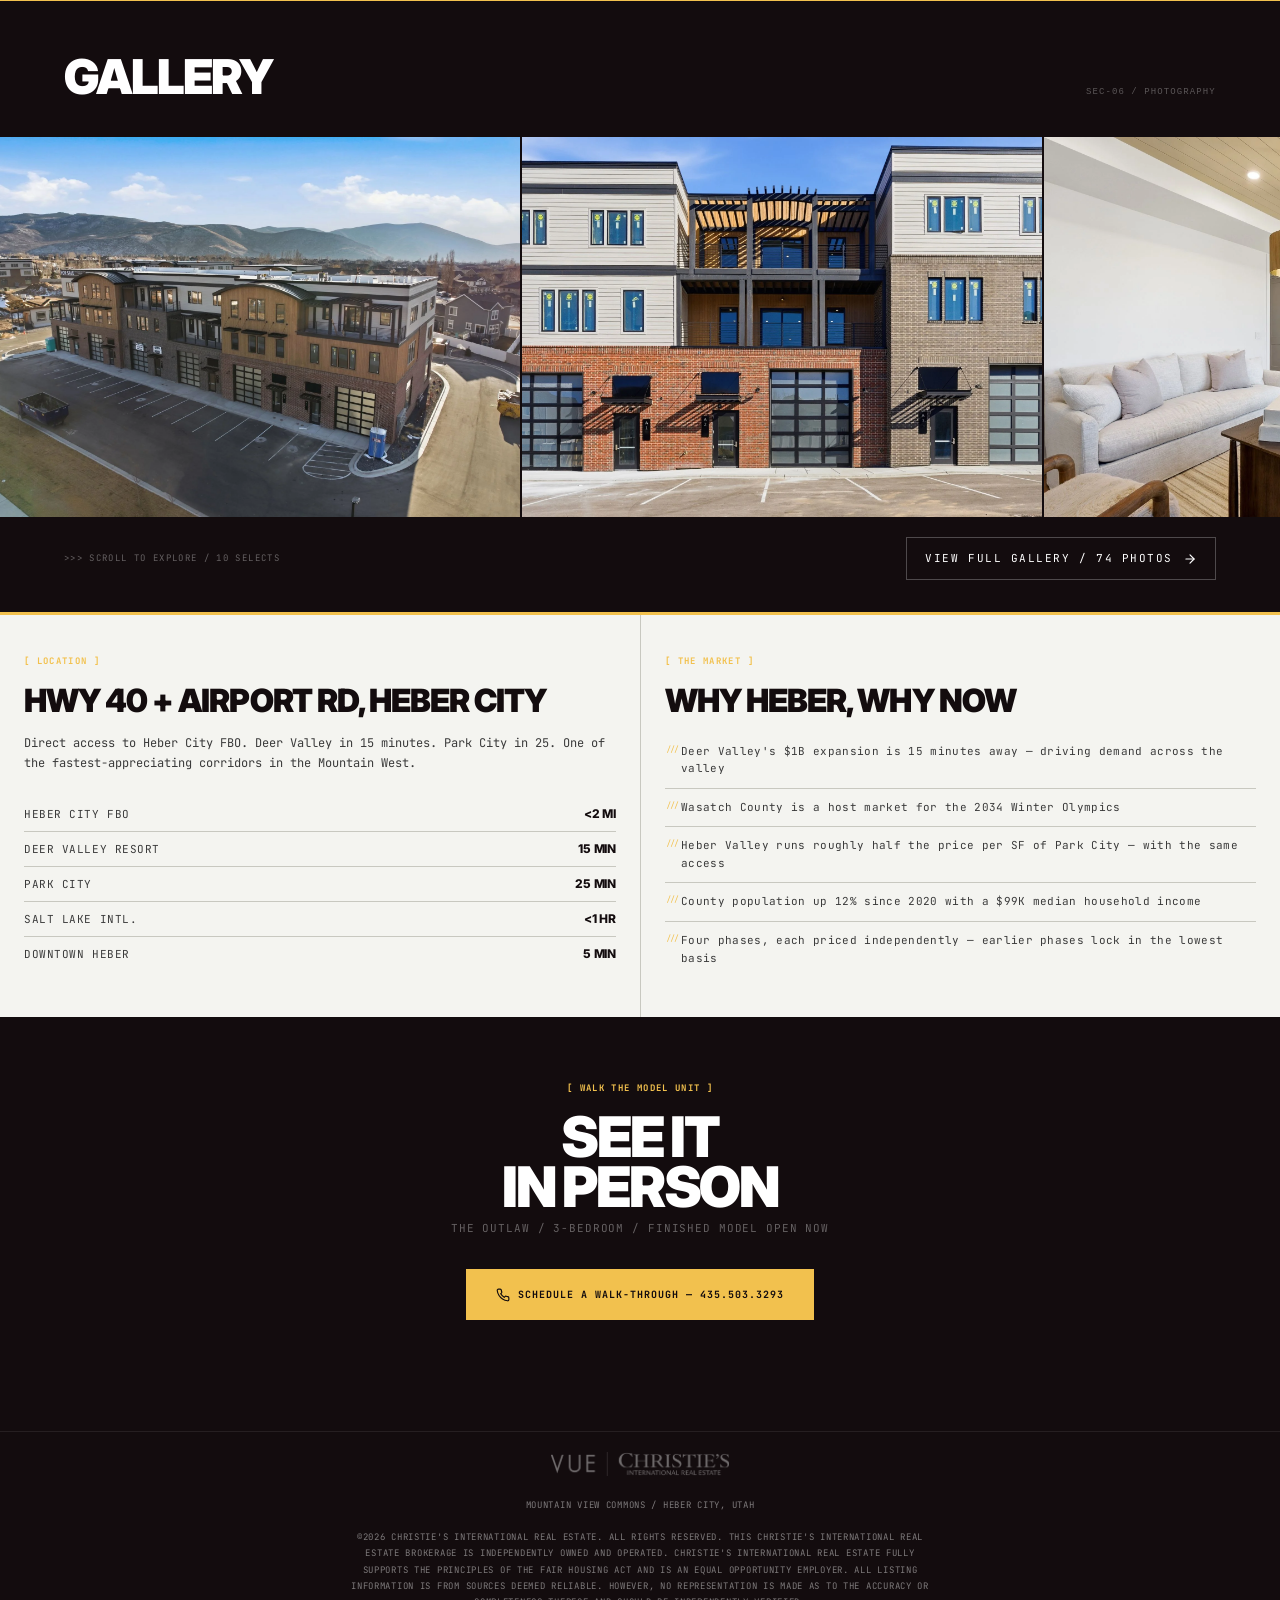
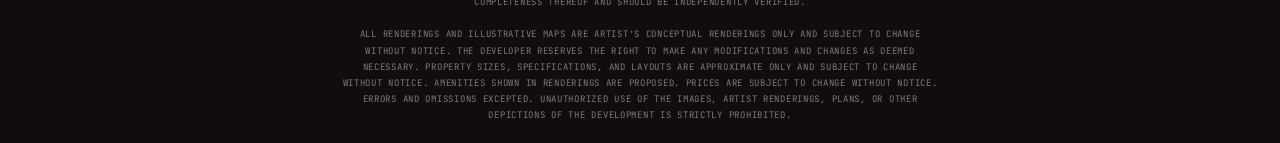
==== commit d1926a42: "Fix mobile nav: let iOS paint Dynamic Island via html bg (drop viewport-fit=cover) Previous approach" ====
--- a/fly/index.html
+++ b/fly/index.html
@@ -2,7 +2,16 @@
 <html lang="en">
 <head>
     <meta charset="UTF-8">
-    <meta name="viewport" content="width=device-width, initial-scale=1.0, viewport-fit=cover">
+    <!-- NOTE: NO viewport-fit=cover. That intentionally lets iOS reserve the
+         Dynamic Island / notch / status-bar strip and paint it with the html
+         background color (var(--ink) below), so the area above the navbar is
+         a solid continuation of the page and never reveals scrolling content.
+         Same approach VIDL uses — see MOBILE-NAV-PATTERN.md. -->
+    <meta name="viewport" content="width=device-width, initial-scale=1.0">
+    <!-- theme-color matches var(--ink) so Chrome Android's URL bar + iOS
+         PWA status bar blend with the page edge. -->
+    <meta name="theme-color" content="#130C0E">
+    <meta name="apple-mobile-web-app-status-bar-style" content="black">
     <title>MVC / MOUNTAIN VIEW COMMONS / HEBER CITY UT</title>
     <meta name="description" content="Mountain View Commons — 5,000 SF live/work units two miles from Heber City FBO. Drive-through garages, four floor plans, gray shell from $1.05M. Walk the model unit today.">
 
@@ -1348,14 +1357,23 @@
         /* ================================================================
            NAV — two-layer architecture (VIDL pattern)
            ----------------------------------------------------------------
-           .navigation  outer fixed shell; the ONLY fixed element up here.
-                        Hardware-accelerated. Sits at true top: 0 so its
-                        background fills the iOS safe-area / Dynamic Island
-                        strip edge-to-edge.
-           .nav-bar     inner relative layer; holds the background color,
-                        border, and scroll-reactive transitions. Pushed
-                        below the safe area via padding-top.
-           .nav         pure flex layout wrapper for logo + CTA.
+           The Dynamic Island / iOS status-bar strip is handled by iOS
+           itself because we INTENTIONALLY did NOT set viewport-fit=cover
+           in the <meta viewport>. iOS reserves that strip and paints it
+           with the html background (var(--ink)). That means no
+           env(safe-area-inset-top) padding is needed anywhere.
+
+           .navigation  outer fixed shell; the ONLY fixed element near
+                        the top. Hardware-accelerated on the OUTER shell
+                        so Chrome's visual-viewport anchoring stays
+                        consistent during URL-bar show/hide.
+           .nav-bar     inner relative layer; owns background color,
+                        border, and scroll-reactive transitions. Starts
+                        transparent over the hero and animates to solid
+                        when .scrolled is added. Identical behavior on
+                        mobile and desktop — the Dynamic Island strip
+                        above it is already solid (ink) via html bg.
+           .nav         flex layout wrapper for logo + CTA.
            ================================================================ */
         .navigation {
             position: fixed;
@@ -1374,7 +1392,6 @@
             width: 100%;
             background: transparent;
             border-bottom: 1px solid transparent;
-            padding-top: env(safe-area-inset-top, 0px);
             transition: background 0.5s cubic-bezier(0.16, 1, 0.3, 1),
                         border-color 0.5s cubic-bezier(0.16, 1, 0.3, 1);
         }
@@ -1428,24 +1445,17 @@
         }
 
         @media (max-width: 767px) {
-            /* On mobile the nav is solid at all times so the Dynamic Island /
-               status-bar strip is a continuation of the navbar and page
-               content never shows above it, even during Chrome URL-bar
-               animations or iOS rubber-band overscroll. */
-            .nav-bar {
-                background: var(--ink);
-            }
+            /* Mobile: drop the backdrop-filter in scrolled state and use
+               solid var(--ink) so the nav exactly matches the Dynamic
+               Island strip color (no hairline between them). */
             .nav-bar.scrolled {
                 background: var(--ink);
                 -webkit-backdrop-filter: none;
                 backdrop-filter: none;
             }
-            .nav-bar .nav__cta {
-                display: inline-flex;
-            }
-        }
-
-        /* Bulletproof the fixed shell against earlier rules on mobile */
+        }
+
+        /* Bulletproof the fixed shell against any earlier rules on mobile */
         @media screen and (max-width: 991px) {
             .navigation {
                 position: fixed !important;
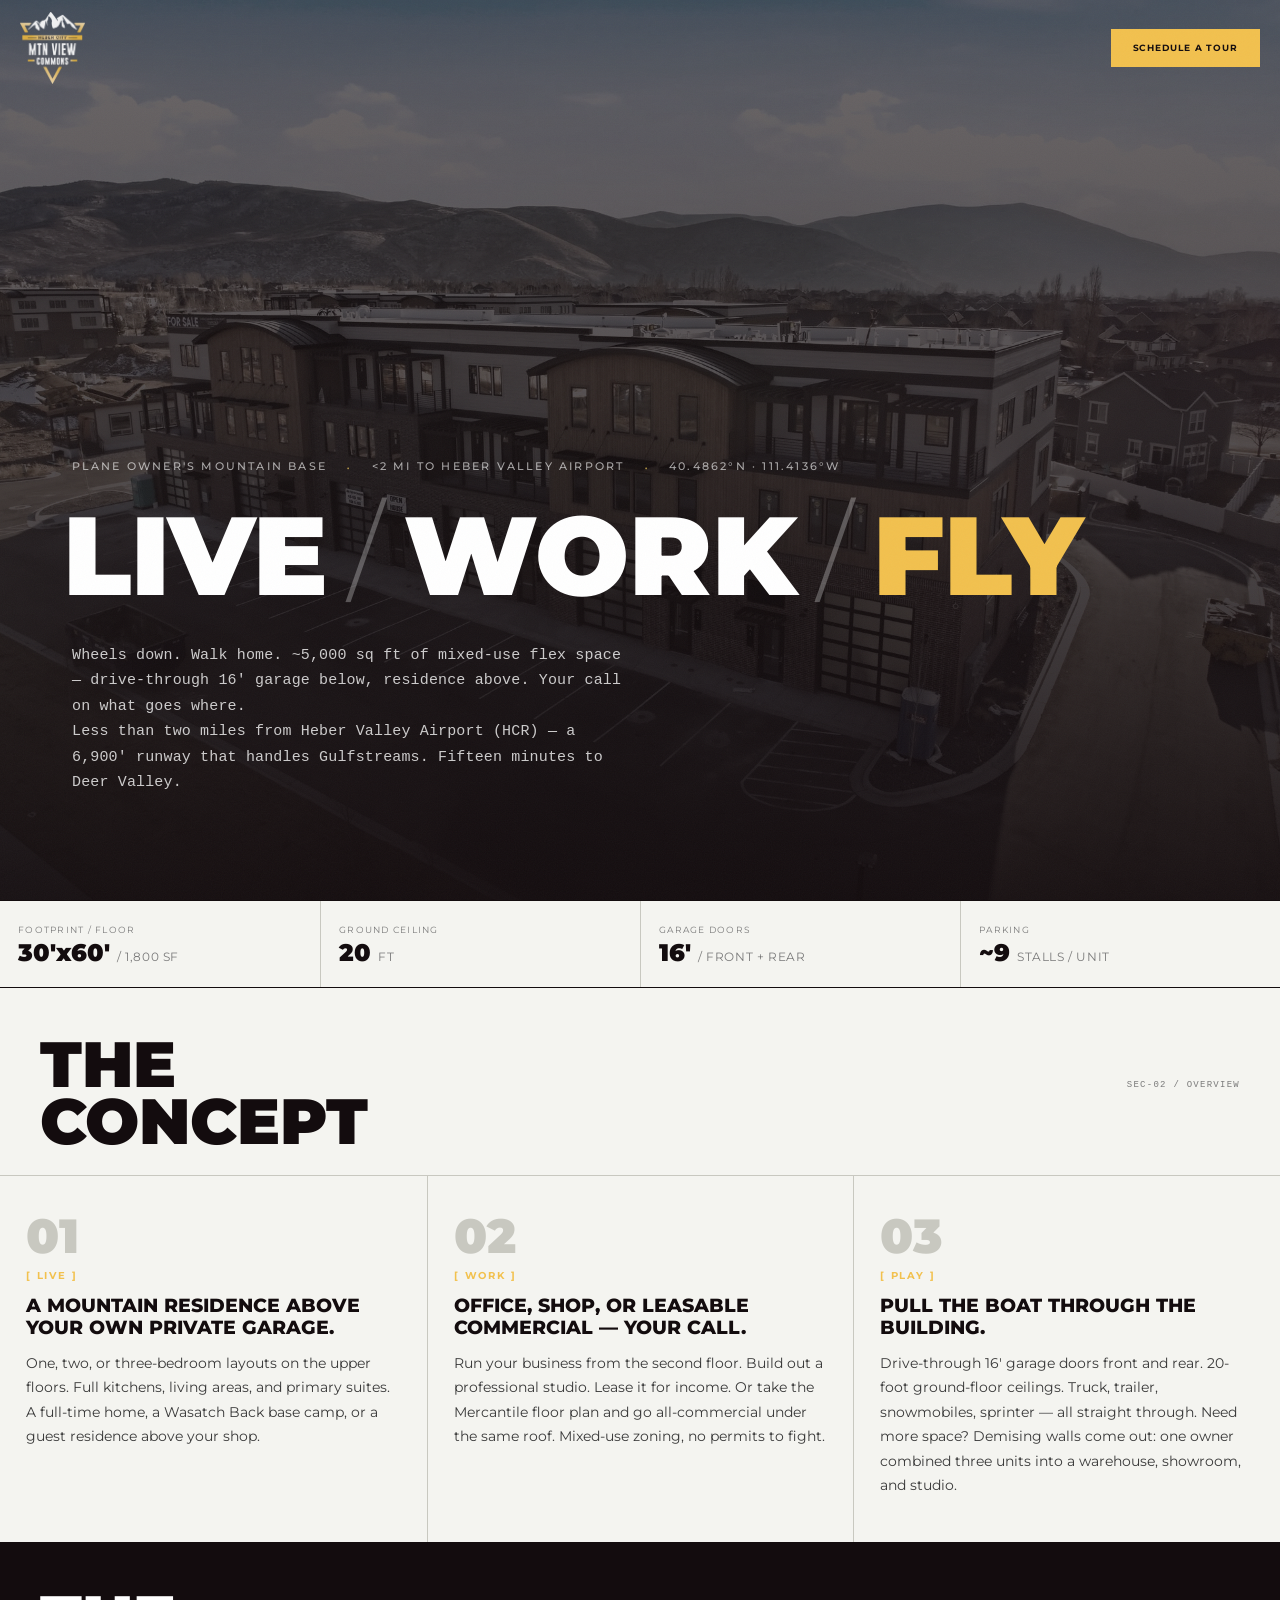
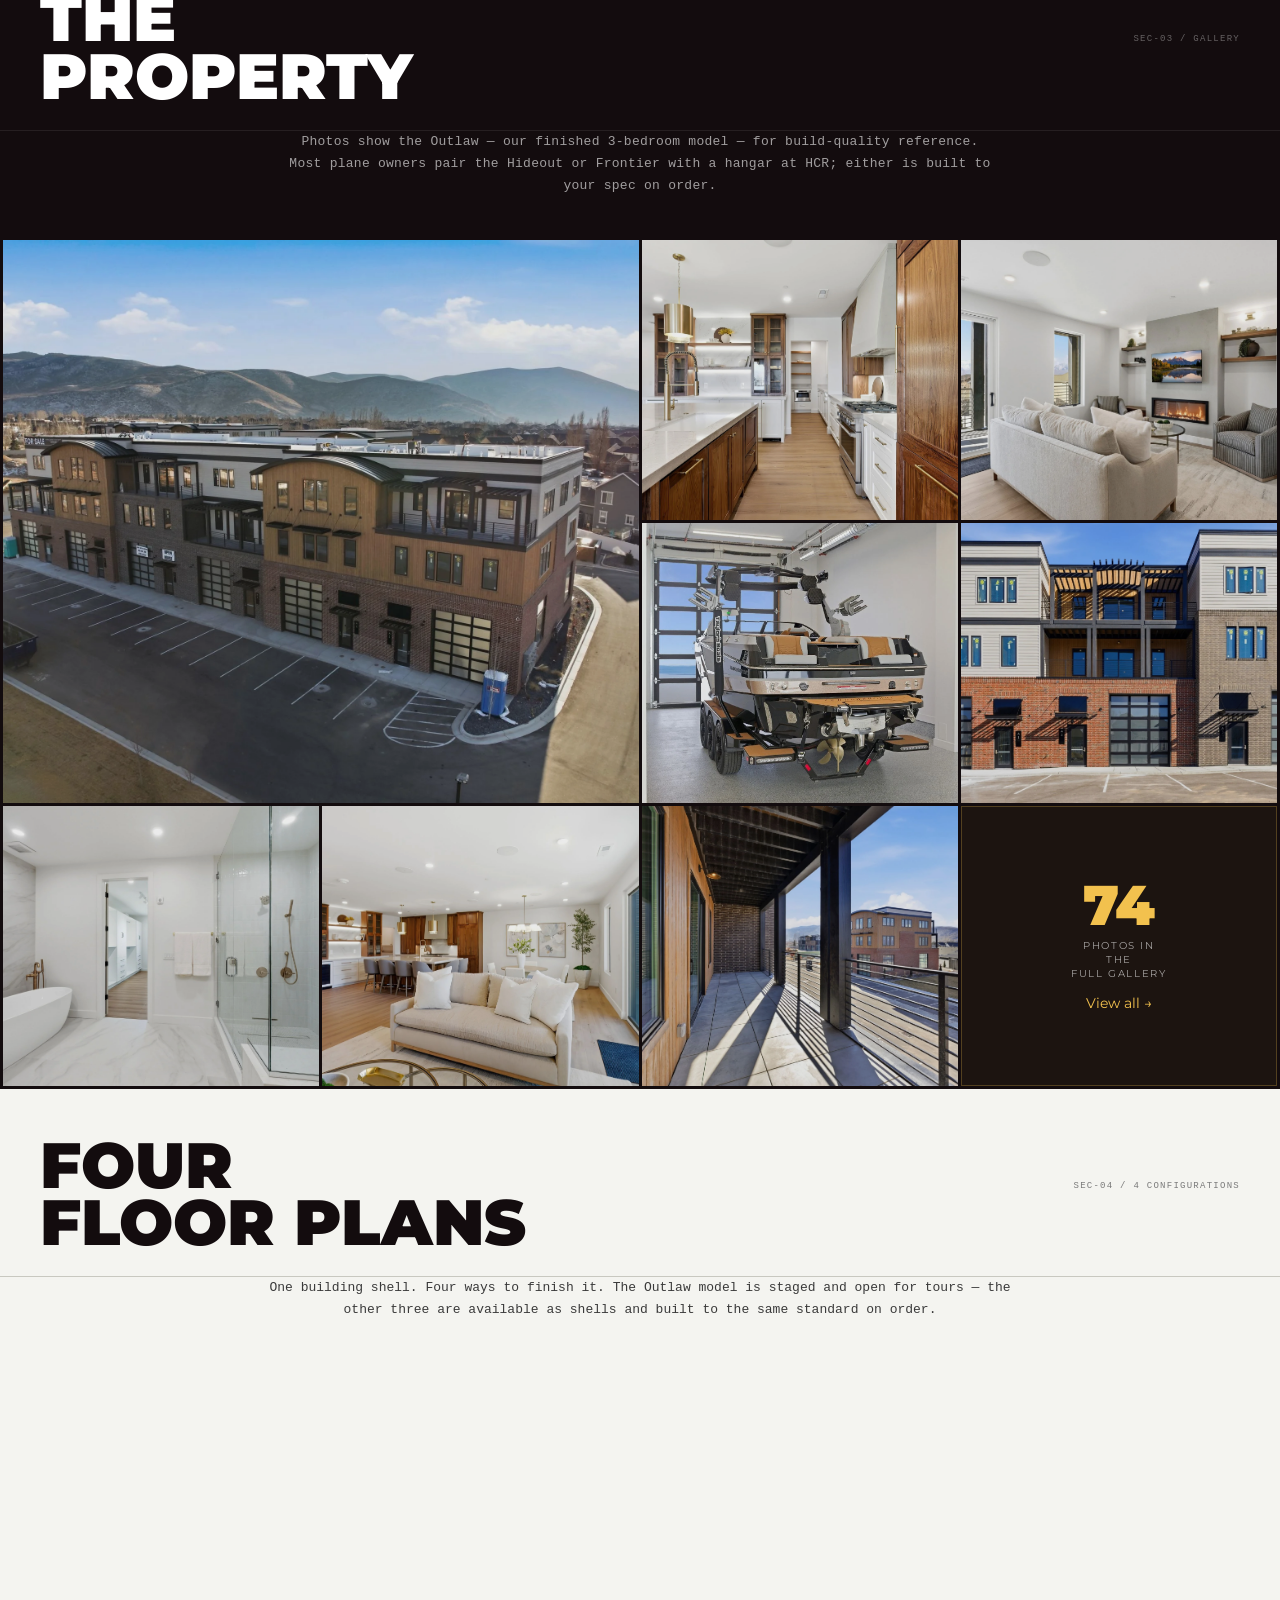
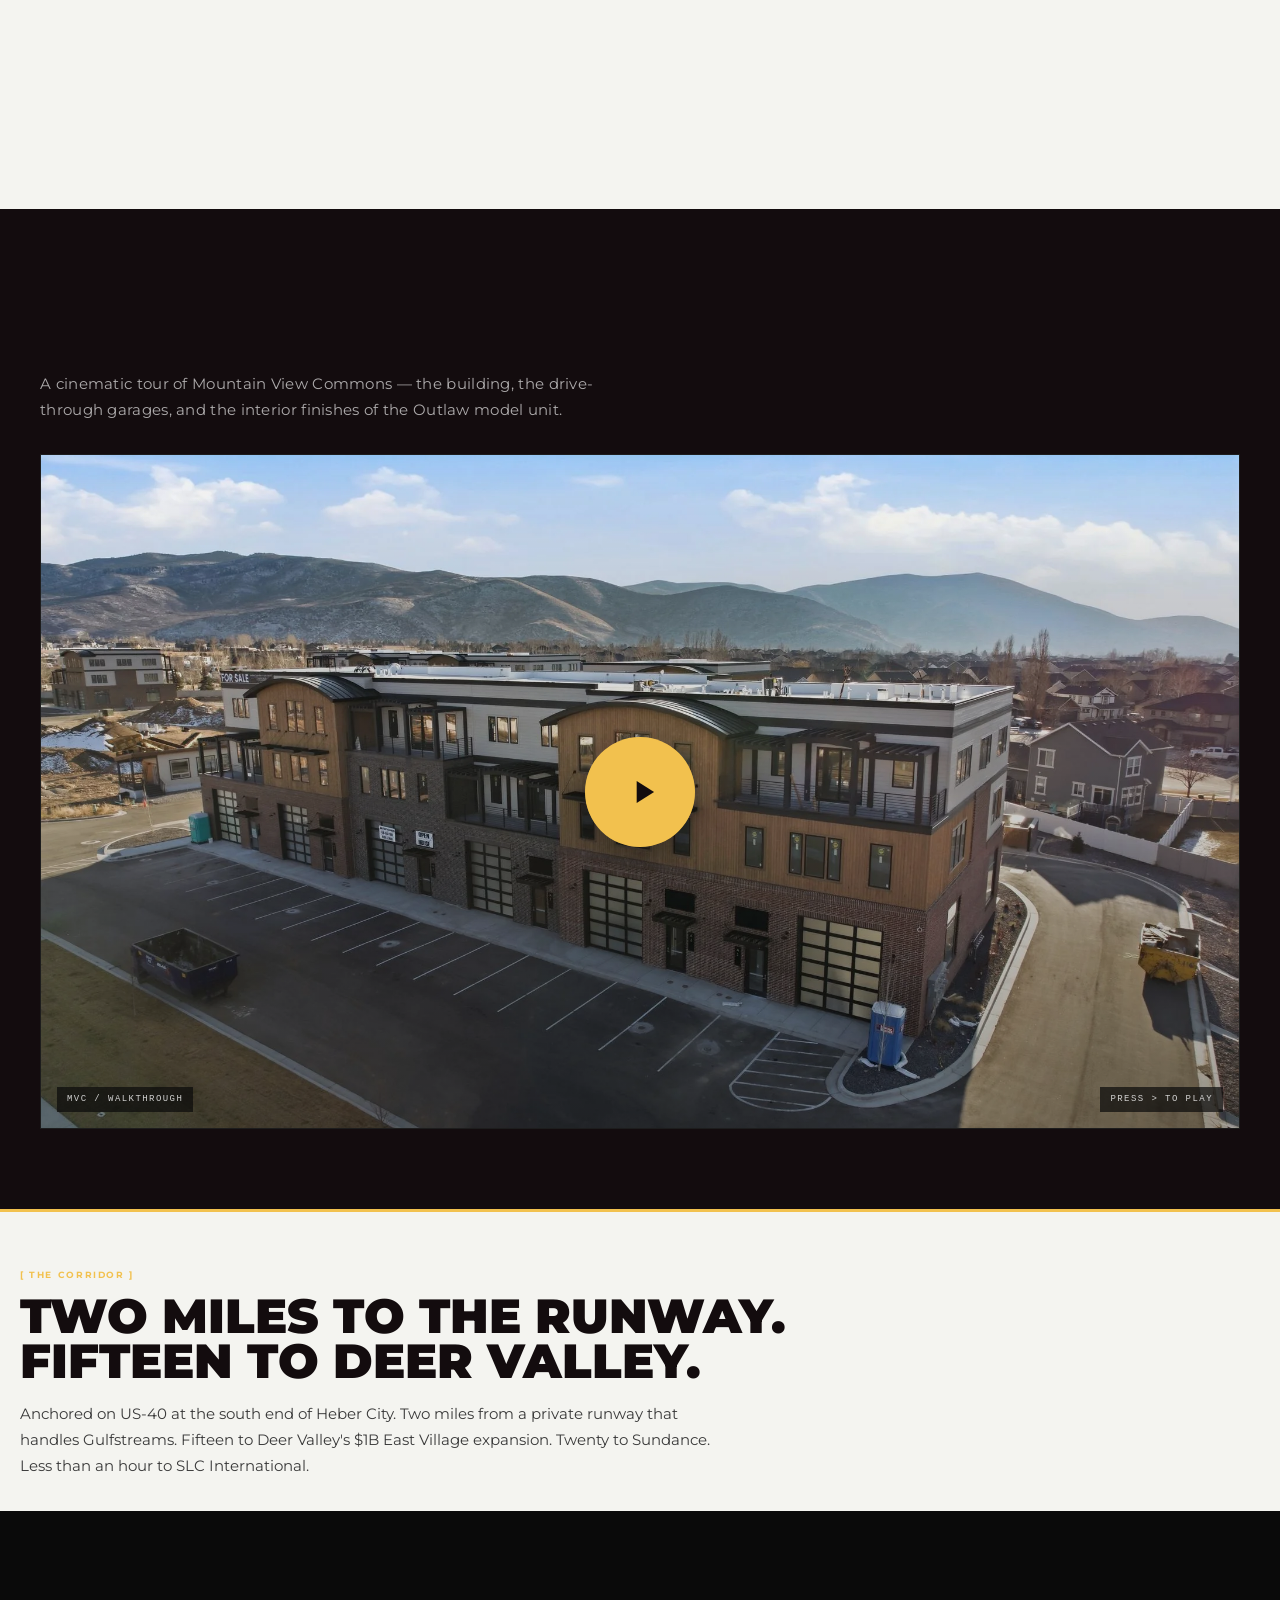
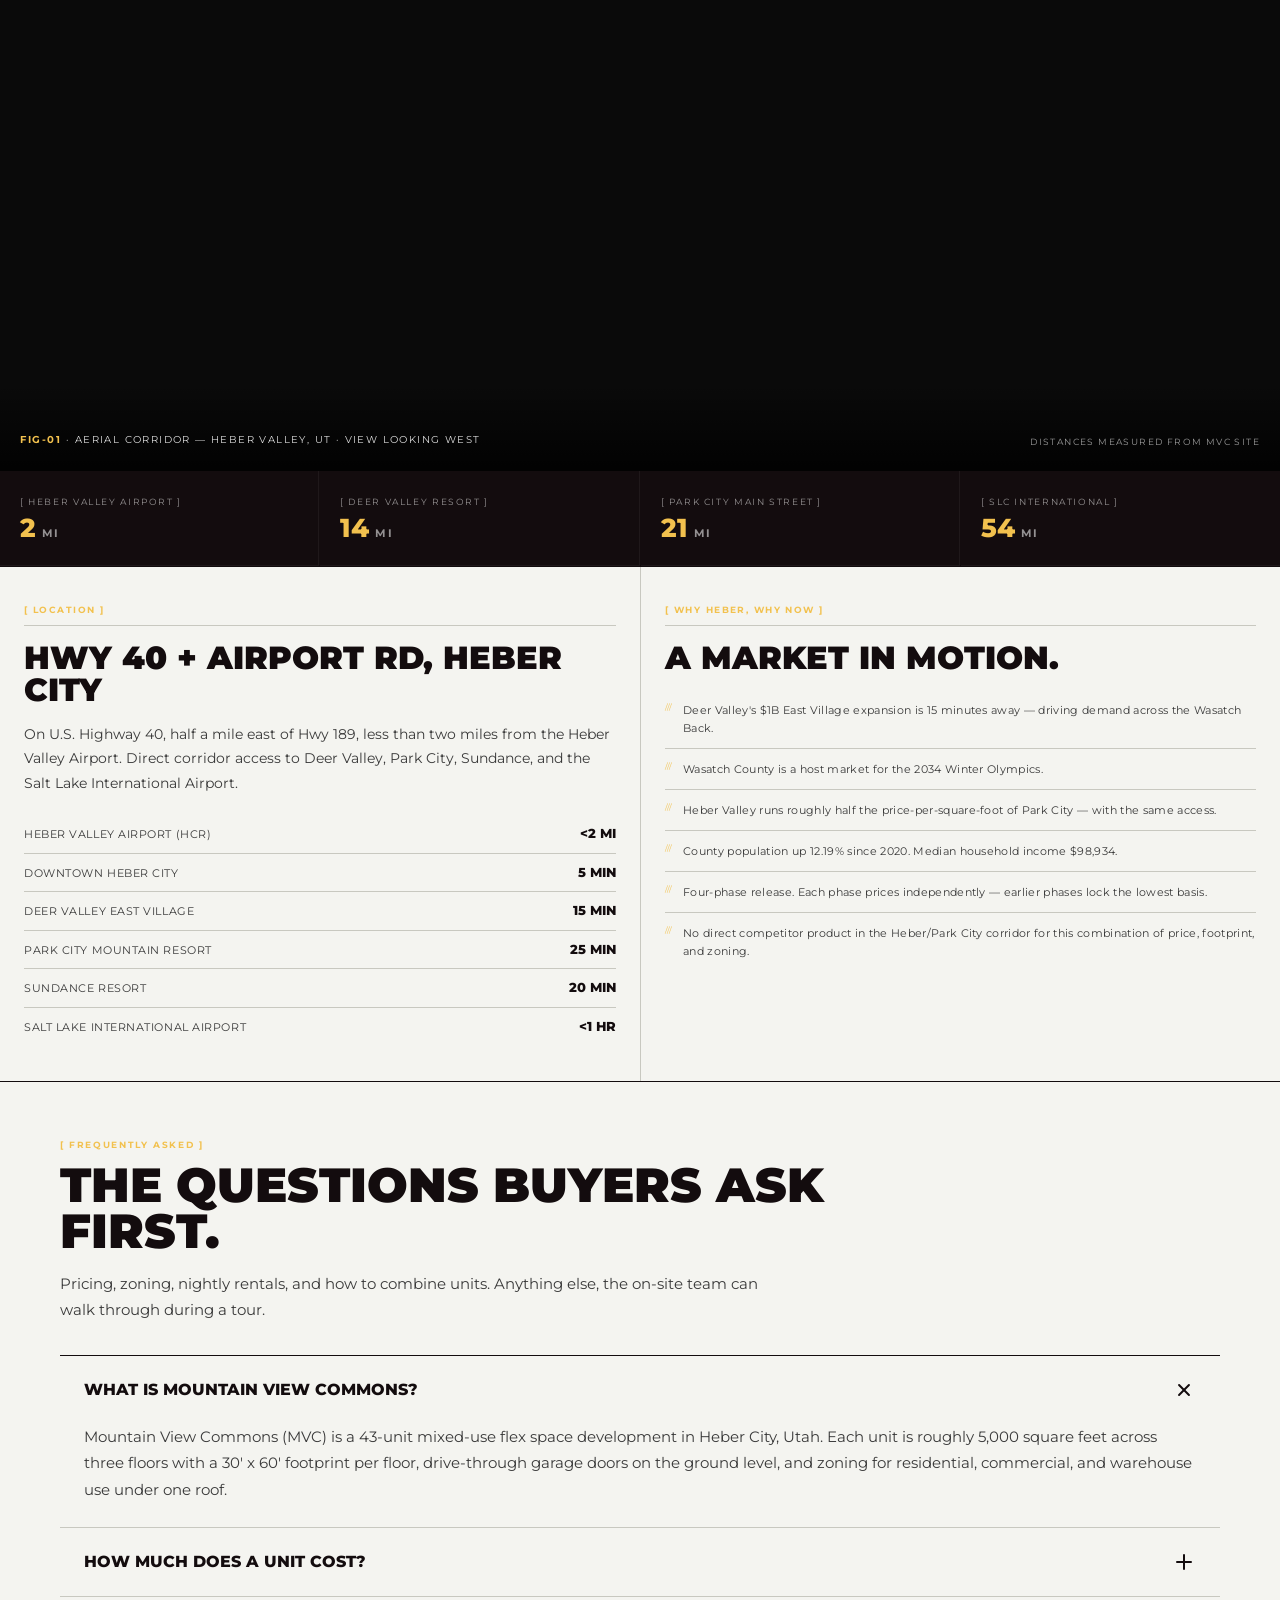
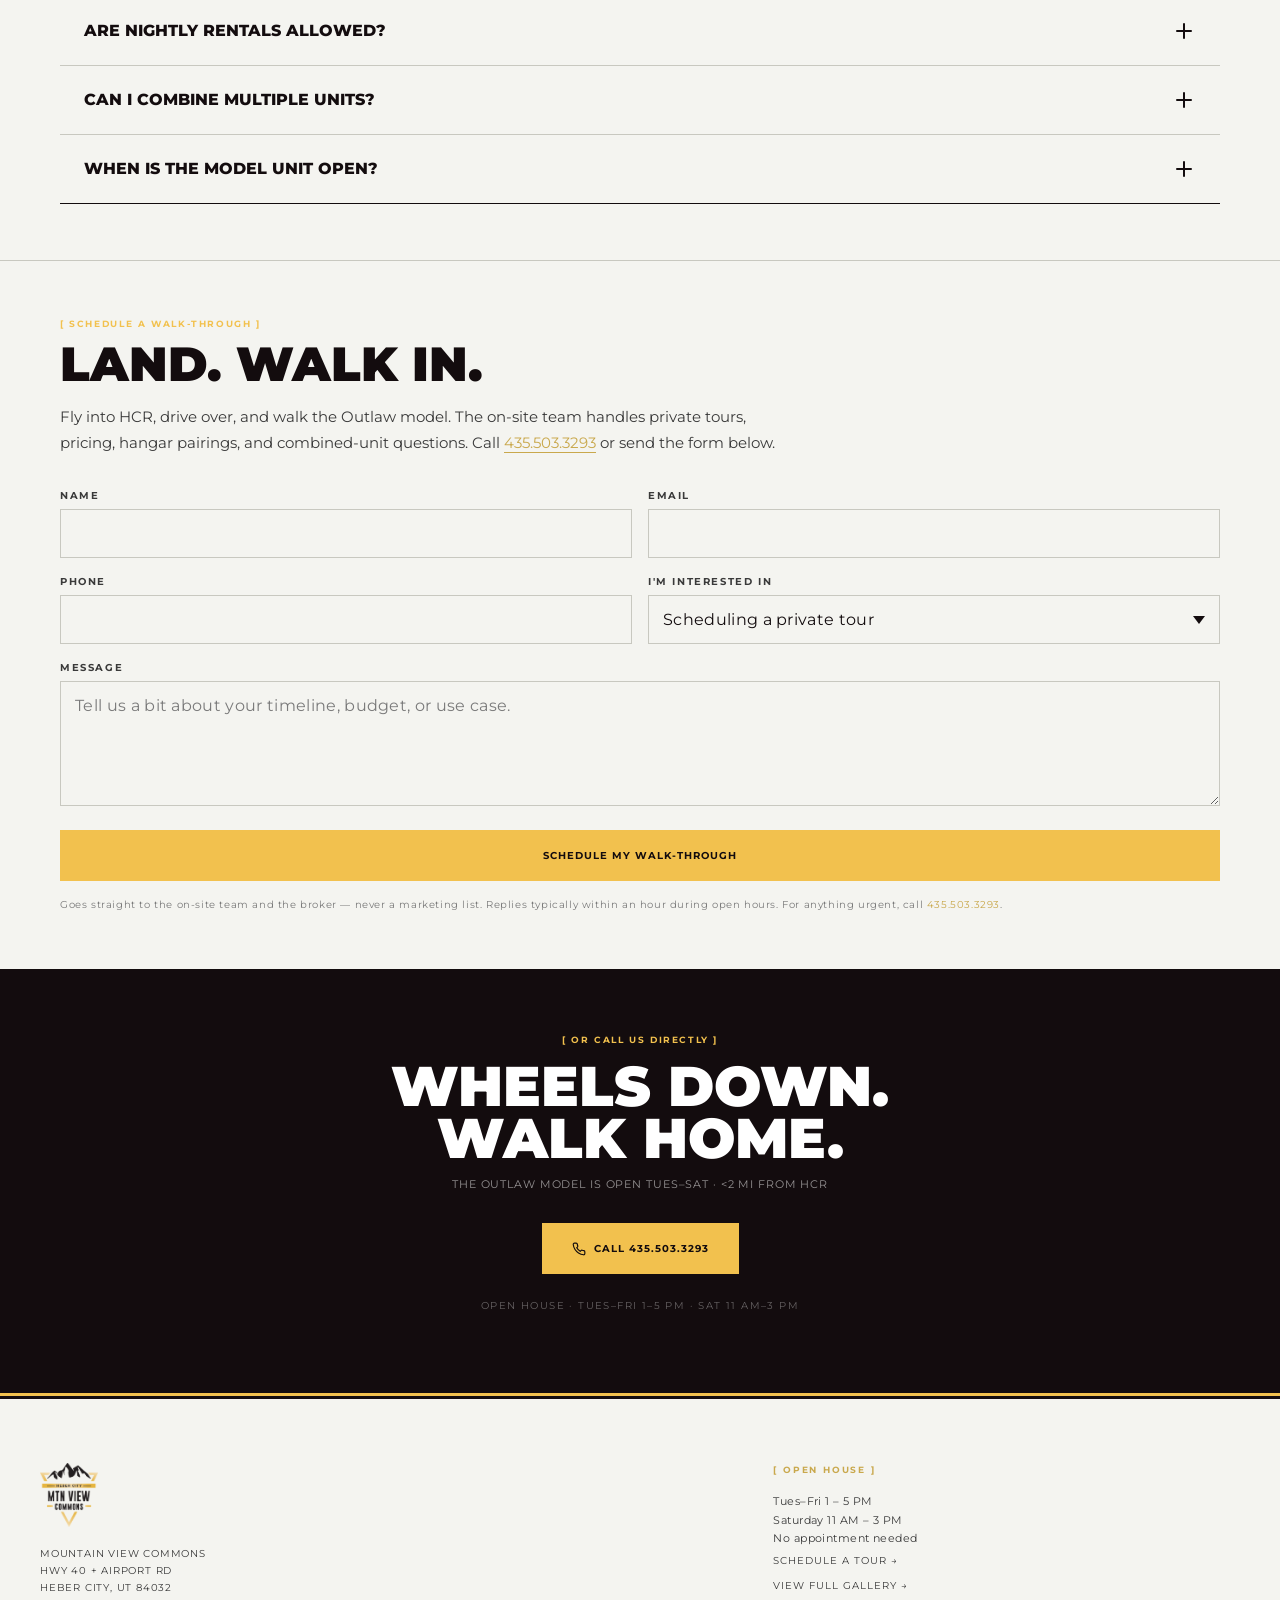
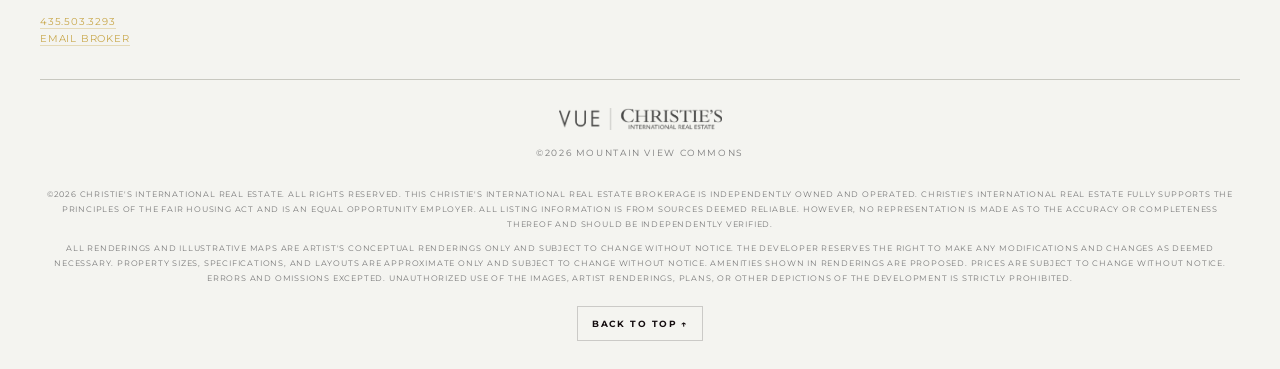
==== commit 0c7cde83: "Add persona LPs and unify design system; restyle /fly/ Build a 5-LP suite for paid traffic: /outlaw/" ====
--- a/fly/index.html
+++ b/fly/index.html
@@ -1,1964 +1,687 @@
 <!DOCTYPE html>
 <html lang="en">
 <head>
+    <!-- Google Tag Manager -->
+    <script>(function(w,d,s,l,i){w[l]=w[l]||[];w[l].push({'gtm.start':
+    new Date().getTime(),event:'gtm.js'});var f=d.getElementsByTagName(s)[0],
+    j=d.createElement(s),dl=l!='dataLayer'?'&l='+l:'';j.async=true;j.src=
+    'https://www.googletagmanager.com/gtm.js?id='+i+dl;f.parentNode.insertBefore(j,f);
+    })(window,document,'script','dataLayer','GTM-5HZQ2M9S');</script>
+    <!-- End Google Tag Manager -->
+    <!-- Meta Pixel Code -->
+    <script>
+    !function(f,b,e,v,n,t,s)
+    {if(f.fbq)return;n=f.fbq=function(){n.callMethod?
+    n.callMethod.apply(n,arguments):n.queue.push(arguments)};
+    if(!f._fbq)f._fbq=n;n.push=n;n.loaded=!0;n.version='2.0';
+    n.queue=[];t=b.createElement(e);t.async=!0;
+    t.src=v;s=b.getElementsByTagName(e)[0];
+    s.parentNode.insertBefore(t,s)}(window, document,'script',
+    'https://connect.facebook.net/en_US/fbevents.js');
+    fbq('init', '4555300974712529');
+    fbq('track', 'PageView');
+    </script>
+    <!-- End Meta Pixel Code -->
     <meta charset="UTF-8">
-    <!-- NOTE: NO viewport-fit=cover. That intentionally lets iOS reserve the
-         Dynamic Island / notch / status-bar strip and paint it with the html
-         background color (var(--ink) below), so the area above the navbar is
-         a solid continuation of the page and never reveals scrolling content.
-         Same approach VIDL uses — see MOBILE-NAV-PATTERN.md. -->
     <meta name="viewport" content="width=device-width, initial-scale=1.0">
-    <!-- theme-color matches var(--ink) so Chrome Android's URL bar + iOS
-         PWA status bar blend with the page edge. -->
     <meta name="theme-color" content="#130C0E">
+    <meta name="theme-color" content="#130C0E" media="(prefers-color-scheme: dark)">
+    <meta name="theme-color" content="#130C0E" media="(prefers-color-scheme: light)">
     <meta name="apple-mobile-web-app-status-bar-style" content="black">
-    <title>MVC / MOUNTAIN VIEW COMMONS / HEBER CITY UT</title>
-    <meta name="description" content="Mountain View Commons — 5,000 SF live/work units two miles from Heber City FBO. Drive-through garages, four floor plans, gray shell from $1.05M. Walk the model unit today.">
+    <meta name="apple-mobile-web-app-capable" content="yes">
+
+    <!-- Favicons -->
+    <link rel="icon" type="image/png" href="/assets/favicons/favicon-96x96.png" sizes="96x96">
+    <link rel="icon" type="image/svg+xml" href="/assets/favicons/favicon.svg">
+    <link rel="shortcut icon" href="/favicon.ico">
+    <link rel="apple-touch-icon" sizes="180x180" href="/assets/favicons/apple-touch-icon.png">
+    <meta name="apple-mobile-web-app-title" content="MVC">
+    <link rel="manifest" href="/assets/favicons/site.webmanifest">
+
+    <title>Wheels Down. Walk Home. — Mountain View Commons | Heber Valley Airport (HCR)</title>
+    <meta name="description" content="Mountain View Commons — ~5,000 sq ft of mixed-use flex space less than two miles from Heber Valley Airport (HCR). Drive-through 16' garage. Land your plane, drive home. Heber, UT. From $1.95M.">
+    <meta name="robots" content="noindex,nofollow">
+
+    <link rel="canonical" href="https://www.mtnviewcommonsut.com/">
+
+    <!-- Open Graph -->
+    <meta property="og:type" content="website">
+    <meta property="og:title" content="Wheels down. Walk home.">
+    <meta property="og:description" content="Mountain View Commons — ~5,000 sq ft of mixed-use flex space, less than two miles from Heber Valley Airport. Drive-through 16' garage on the ground floor, residence above. Heber, UT. From $1.95M.">
+    <meta property="og:url" content="https://www.mtnviewcommonsut.com/fly/">
+    <meta property="og:image" content="https://www.mtnviewcommonsut.com/assets/photos/DJI_0697.webp">
+    <meta property="og:site_name" content="Mountain View Commons">
+
+    <!-- Twitter -->
+    <meta name="twitter:card" content="summary_large_image">
+    <meta name="twitter:title" content="Wheels down. Walk home.">
+    <meta name="twitter:description" content="Mixed-use flex space less than two miles from Heber Valley Airport. Drive-through garage on the ground, residence above. Heber, UT.">
+    <meta name="twitter:image" content="https://www.mtnviewcommonsut.com/assets/photos/DJI_0697.webp">
 
     <link rel="preconnect" href="https://fonts.googleapis.com">
     <link rel="preconnect" href="https://fonts.gstatic.com" crossorigin>
-    <link href="https://fonts.googleapis.com/css2?family=Inter:wght@400;700;800;900&family=JetBrains+Mono:wght@400;500;700&display=swap" rel="stylesheet">
-
-    <style>
-        /* ================================================================
-           RESET
-           ================================================================ */
-        *, *::before, *::after { margin: 0; padding: 0; box-sizing: border-box; }
-        html { overflow-x: hidden; }
-
-        :root {
-            --paper: #F4F4F0;
-            --ink: #130C0E;
-            --ink-mid: #3A3A3A;
-            --ink-light: #7A7A7A;
-            --red: #F2C14E;
-            --rule: #1A1A2E;
-            --rule-light: #C8C8C0;
+    <link href="https://fonts.googleapis.com/css2?family=Montserrat:ital,wght@0,100..900;1,100..900&display=swap" rel="stylesheet">
+
+    <link rel="stylesheet" href="/assets/styles.css?v=20">
+
+    <!-- Structured Data -->
+    <script type="application/ld+json">
+    {
+      "@context": "https://schema.org",
+      "@graph": [
+        {
+          "@type": "Organization",
+          "@id": "https://www.mtnviewcommonsut.com/#org",
+          "name": "Mountain View Commons",
+          "alternateName": "MVC",
+          "url": "https://www.mtnviewcommonsut.com/",
+          "logo": "https://www.mtnviewcommonsut.com/assets/mvc-logo-white.png",
+          "description": "Mixed-use flex space development in Heber City, Utah. 43 units across 7 buildings, zoned for residential, commercial, and warehouse use.",
+          "telephone": "+1-435-222-2716",
+          "email": "jonathan.crosswhite@vuere.com",
+          "address": {
+            "@type": "PostalAddress",
+            "streetAddress": "Hwy 40 + Airport Rd",
+            "addressLocality": "Heber City",
+            "addressRegion": "UT",
+            "postalCode": "84032",
+            "addressCountry": "US"
+          },
+          "sameAs": []
+        },
+        {
+          "@type": "RealEstateAgent",
+          "@id": "https://www.mtnviewcommonsut.com/#agent",
+          "name": "Christie's International Real Estate Park City",
+          "url": "https://www.mtnviewcommonsut.com/",
+          "telephone": "+1-435-649-4757",
+          "address": {
+            "@type": "PostalAddress",
+            "streetAddress": "1790 Bonanza Dr, Ste 201",
+            "addressLocality": "Park City",
+            "addressRegion": "UT",
+            "postalCode": "84060",
+            "addressCountry": "US"
+          }
+        },
+        {
+          "@type": "Place",
+          "@id": "https://www.mtnviewcommonsut.com/#place",
+          "name": "Mountain View Commons",
+          "description": "43-unit mixed-use development on Hwy 40 in Heber City, Utah. Less than two miles from the Heber Valley Airport (HCR).",
+          "geo": {
+            "@type": "GeoCoordinates",
+            "latitude": 40.4862,
+            "longitude": -111.4136
+          },
+          "address": {
+            "@type": "PostalAddress",
+            "streetAddress": "Hwy 40 + Airport Rd",
+            "addressLocality": "Heber City",
+            "addressRegion": "UT",
+            "postalCode": "84032",
+            "addressCountry": "US"
+          }
+        },
+        {
+          "@type": "WebSite",
+          "url": "https://www.mtnviewcommonsut.com/",
+          "name": "Mountain View Commons",
+          "publisher": { "@id": "https://www.mtnviewcommonsut.com/#org" }
+        },
+        {
+          "@type": "VideoObject",
+          "name": "Mountain View Commons — Walkthrough",
+          "description": "Cinematic walkthrough of Mountain View Commons in Heber City, Utah — the buildings, drive-through garages, and interior finishes of the Outlaw model unit.",
+          "thumbnailUrl": "https://www.mtnviewcommonsut.com/assets/photos/DJI_0697.webp",
+          "uploadDate": "2026-04-26",
+          "contentUrl": "https://assets.cdn.filesafe.space/jmi9G6HcIXtki2Y1JVCz/media/69e1367f8696a78b8d68dff6.mov",
+          "publisher": { "@id": "https://www.mtnviewcommonsut.com/#org" }
         }
-
-        html { scroll-behavior: smooth; background-color: var(--ink); }
-
-        body {
-            font-family: 'JetBrains Mono', 'Courier New', monospace;
-            background: var(--paper);
-            color: var(--ink);
-            font-size: 12px;
-            line-height: 1.5;
-            -webkit-font-smoothing: antialiased;
-        }
-
-        /* Grain overlay */
-        body::after {
-            content: '';
-            position: fixed;
-            inset: 0;
-            z-index: 9999;
-            pointer-events: none;
-            opacity: 0.035;
-            background-image: url("data:image/svg+xml,%3Csvg viewBox='0 0 256 256' xmlns='http://www.w3.org/2000/svg'%3E%3Cfilter id='n'%3E%3CfeTurbulence type='fractalNoise' baseFrequency='0.9' numOctaves='4' stitchTiles='stitch'/%3E%3C/filter%3E%3Crect width='100%25' height='100%25' filter='url(%23n)'/%3E%3C/svg%3E");
-            background-repeat: repeat;
-            background-size: 256px 256px;
-        }
-
-        img { max-width: 100%; height: auto; display: block; }
-        a { color: inherit; text-decoration: none; }
-
-        /* ================================================================
-           TYPOGRAPHY
-           ================================================================ */
-        .t-macro {
-            font-family: 'Inter', 'Helvetica Neue', sans-serif;
-            font-weight: 900;
-            text-transform: uppercase;
-            letter-spacing: -0.04em;
-            line-height: 0.9;
-        }
-
-        .t-mono {
-            font-family: 'JetBrains Mono', monospace;
-            font-weight: 400;
-            text-transform: uppercase;
-            letter-spacing: 0.08em;
-            font-size: 11px;
-        }
-
-        .t-mono-sm {
-            font-family: 'JetBrains Mono', monospace;
-            font-weight: 400;
-            text-transform: uppercase;
-            letter-spacing: 0.1em;
-            font-size: 9px;
-            color: var(--ink-light);
-        }
-
-        .t-body {
-            font-family: 'JetBrains Mono', monospace;
-            font-weight: 400;
-            font-size: 12px;
-            line-height: 1.65;
-            letter-spacing: 0.02em;
-        }
-
-        .red { color: var(--red); }
-
-        /* ================================================================
-           LAYOUT
-           ================================================================ */
-        .container {
-            max-width: 1200px;
-            margin: 0 auto;
-            padding: 0 20px;
-        }
-
-        .rule { border: none; height: 2px; background: var(--ink); margin: 0; }
-        .rule--thin { height: 1px; background: var(--rule-light); }
-        .rule--red { height: 3px; background: var(--red); }
-
-        /* ================================================================
-           HERO
-           ================================================================ */
-        .hero {
-            position: relative;
-            min-height: 100dvh;
-            display: flex;
-            flex-direction: column;
-            justify-content: flex-end;
-            overflow: hidden;
-            background: var(--ink);
-        }
-
-        .hero__bg {
-            position: absolute;
-            inset: 0;
-            z-index: 1;
-        }
-
-        @keyframes hero-drift {
-            0%   { transform: scale(1.05) translate(0, 0); }
-            50%  { transform: scale(1.08) translate(-0.5%, -0.3%); }
-            100% { transform: scale(1.05) translate(0, 0); }
-        }
-
-        .hero__bg img {
-            width: 100%;
-            height: 100%;
-            object-fit: cover;
-            opacity: 0.45;
-            filter: grayscale(70%) contrast(1.05) brightness(1.1);
-            animation: hero-drift 25s cubic-bezier(0.45, 0, 0.55, 1) infinite;
-            will-change: transform;
-        }
-
-        .hero__bg::after {
-            content: '';
-            position: absolute;
-            inset: 0;
-            z-index: 1;
-            background: linear-gradient(
-                to top,
-                rgba(19, 12, 14, 0.92) 0%,
-                rgba(19, 12, 14, 0.55) 40%,
-                rgba(19, 12, 14, 0.3) 100%
-            );
-        }
-
-        .hero__content {
-            position: relative;
-            z-index: 3;
-            padding: 0 20px 32px 20px;
-            max-width: 1200px;
-            margin: 0 auto;
-            width: 100%;
-        }
-
-        @media (min-width: 768px) {
-            .hero__content {
-                padding-bottom: 48px;
-            }
-        }
-
-        .hero__unit-id {
-            display: inline-block;
-            border: 1px solid rgba(255,255,255,0.2);
-            padding: 4px 10px;
-            margin-bottom: 16px;
-        }
-
-        .hero__unit-id samp {
-            font-family: 'JetBrains Mono', monospace;
-            font-size: 10px;
-            letter-spacing: 0.12em;
-            color: rgba(255,255,255,0.5);
-            text-transform: uppercase;
-        }
-
-        .hero__title {
-            font-family: 'Inter', sans-serif;
-            font-weight: 900;
-            font-size: clamp(48px, 12vw + 1rem, 140px);
-            text-transform: uppercase;
-            letter-spacing: -0.05em;
-            line-height: 0.86;
-            color: #ffffff;
-            margin-bottom: 20px;
-        }
-
-        @media (max-width: 380px) {
-            .hero__title {
-                font-size: 44px;
-                margin-bottom: 14px;
-            }
-        }
-
-        .hero__title .red-line {
-            display: block;
-            color: #F2C14E;
-        }
-
-        .hero__meta {
-            display: flex;
-            gap: 0;
-            margin-bottom: 24px;
-            background: rgba(19, 12, 14, 0.45);
-            border: 1px solid rgba(255,255,255,0.12);
-            overflow: hidden;
-            width: fit-content;
-            -webkit-backdrop-filter: blur(10px);
-            backdrop-filter: blur(10px);
-        }
-
-        .hero__meta-item {
-            font-family: 'JetBrains Mono', monospace;
-            font-size: 11px;
-            letter-spacing: 0.06em;
-            text-transform: uppercase;
-            color: rgba(255,255,255,0.85);
-            padding: 10px 16px;
-            display: flex;
-            align-items: center;
-            gap: 6px;
-            white-space: nowrap;
-        }
-
-        .hero__meta-item + .hero__meta-item {
-            border-left: 1px solid rgba(255,255,255,0.1);
-        }
-
-        .hero__meta-item strong {
-            color: #ffffff;
-            font-weight: 700;
-            font-size: 13px;
-        }
-
-        .hero__meta-icon {
-            width: 14px;
-            height: 14px;
-            opacity: 0.8;
-            flex-shrink: 0;
-        }
-
-        @media (max-width: 767px) {
-            .hero__meta {
-                display: grid;
-                grid-template-columns: 1fr 1fr;
-                width: 100%;
-                gap: 0;
-            }
-            .hero__meta-item {
-                font-size: 11px;
-                padding: 10px 12px;
-                justify-content: center;
-            }
-            .hero__meta-item + .hero__meta-item {
-                border-left: none;
-            }
-            .hero__meta-item:nth-child(odd) {
-                border-right: 1px solid rgba(255,255,255,0.1);
-            }
-            .hero__meta-item:nth-child(n+3) {
-                border-top: 1px solid rgba(255,255,255,0.1);
-            }
-        }
-
-        .hero__ctas {
-            display: flex;
-            gap: 0;
-            flex-wrap: wrap;
-        }
-
-        @media (max-width: 767px) {
-            .hero__ctas {
-                flex-direction: column;
-                gap: 8px;
-            }
-            .hero__ctas .btn {
-                width: 100%;
-                justify-content: center;
-                min-height: 52px;
-                font-size: 12px;
-            }
-        }
-
-        /* ================================================================
-           BUTTONS
-           ================================================================ */
-        .btn {
-            display: inline-flex;
-            align-items: center;
-            justify-content: center;
-            gap: 8px;
-            font-family: 'JetBrains Mono', monospace;
-            font-size: 10px;
-            font-weight: 700;
-            letter-spacing: 0.1em;
-            text-transform: uppercase;
-            padding: 16px 28px;
-            border: 2px solid var(--ink);
-            cursor: pointer;
-            transition: transform 0.4s cubic-bezier(0.16, 1, 0.3, 1),
-                        filter 0.4s cubic-bezier(0.16, 1, 0.3, 1),
-                        background 0.3s cubic-bezier(0.16, 1, 0.3, 1),
-                        border-color 0.3s cubic-bezier(0.16, 1, 0.3, 1),
-                        color 0.3s cubic-bezier(0.16, 1, 0.3, 1);
-            white-space: nowrap;
-            background: transparent;
-            color: var(--ink);
-        }
-
-        .btn--red {
-            background: #F2C14E;
-            color: var(--ink);
-            border-color: #F2C14E;
-        }
-
-        .btn--red:hover {
-            filter: brightness(1.1);
-            transform: scale(1.02);
-        }
-
-        .btn--red:active {
-            filter: brightness(0.95);
-            transform: scale(0.98);
-        }
-
-        .btn--white {
-            background: rgba(255,255,255,0.04);
-            color: #ffffff;
-            border-color: rgba(255,255,255,0.25);
-            min-height: 44px;
-            -webkit-backdrop-filter: blur(12px);
-            backdrop-filter: blur(12px);
-        }
-
-        .btn--white:hover {
-            border-color: rgba(255,255,255,0.7);
-            color: #ffffff;
-            background: rgba(255,255,255,0.1);
-        }
-
-        .btn--dark {
-            background: var(--ink);
-            color: var(--paper);
-            border-color: var(--ink);
-        }
-
-        .btn--dark:hover {
-            background: var(--ink);
-            border-color: var(--red);
-            color: var(--red);
-        }
-
-        .btn__icon {
-            width: 14px;
-            height: 14px;
-            flex-shrink: 0;
-            transition: transform 0.4s cubic-bezier(0.16, 1, 0.3, 1);
-        }
-
-        .btn:hover .btn__icon {
-            transform: scale(1.15) rotate(-8deg);
-        }
-
-        /* ================================================================
-           SECTION: DATA STRIP
-           ================================================================ */
-        .data-strip {
-            border-top: 1px solid var(--ink);
-            border-bottom: 1px solid var(--ink);
-            padding: 0;
-        }
-
-        .data-strip__inner {
-            display: grid;
-            grid-template-columns: 1fr;
-            background: var(--paper);
-        }
-
-        .data-strip__cell {
-            background: var(--paper);
-            padding: 20px 16px;
-            transition: background 0.5s cubic-bezier(0.16, 1, 0.3, 1);
-            border-top: 1px solid var(--rule-light);
-        }
-
-        .data-strip__cell:first-child {
-            border-top: none;
-        }
-
-        @media (min-width: 640px) {
-            .data-strip__inner {
-                grid-template-columns: repeat(4, 1fr);
-            }
-            .data-strip__cell {
-                border-top: none;
-                border-left: 1px solid var(--rule-light);
-            }
-            .data-strip__cell:first-child {
-                border-left: none;
-            }
-        }
-
-        .data-strip__cell:hover {
-            background: #EAEAE6;
-        }
-
-        .data-strip__label {
-            font-size: 9px;
-            letter-spacing: 0.12em;
-            color: var(--ink-light);
-            text-transform: uppercase;
-            margin-bottom: 4px;
-        }
-
-        .data-strip__value {
-            font-family: 'Inter', sans-serif;
-            font-weight: 900;
-            font-size: 24px;
-            letter-spacing: -0.03em;
-            color: var(--ink);
-            line-height: 1;
-        }
-
-        .data-strip__value .unit {
-            font-size: 12px;
-            font-weight: 400;
-            letter-spacing: 0.05em;
-            color: var(--ink-light);
-        }
-
-        /* ================================================================
-           SECTION: LIVE WORK FLY
-           ================================================================ */
-        .lwf {
-            padding: 0;
-        }
-
-        .lwf__header {
-            padding: 48px 20px 24px 20px;
-            border-bottom: 1px solid var(--rule-light);
-        }
-
-        .lwf__header-inner {
-            max-width: 1200px;
-            margin: 0 auto;
-            display: flex;
-            justify-content: space-between;
-            align-items: baseline;
-            flex-wrap: wrap;
-            gap: 8px;
-        }
-
-        .lwf__title {
-            font-family: 'Inter', sans-serif;
-            font-weight: 900;
-            font-size: clamp(32px, 6vw, 64px);
-            text-transform: uppercase;
-            letter-spacing: -0.04em;
-            line-height: 0.9;
-        }
-
-        .lwf__ref {
-            font-size: 9px;
-            letter-spacing: 0.12em;
-            color: var(--ink-light);
-            text-transform: uppercase;
-        }
-
-        .lwf__grid {
-            display: grid;
-            grid-template-columns: 1fr;
-            background: var(--paper);
-            border-bottom: 1px solid var(--ink);
-        }
-
-        @media (min-width: 768px) {
-            .lwf__grid {
-                grid-template-columns: repeat(3, 1fr);
-            }
-        }
-
-        .lwf__card {
-            background: var(--paper);
-            padding: 32px 24px 40px 24px;
-            border-top: 1px solid var(--rule-light);
-            transition: background 0.5s cubic-bezier(0.16, 1, 0.3, 1);
-        }
-
-        .lwf__card:first-child { border-top: none; }
-
-        @media (min-width: 768px) {
-            .lwf__card {
-                border-top: none;
-                border-left: 1px solid var(--rule-light);
-            }
-            .lwf__card:first-child { border-left: none; }
-            .lwf__card:hover {
-                background: #EAEAE6;
-            }
-        }
-
-        .lwf__card-idx {
-            font-family: 'Inter', sans-serif;
-            font-weight: 900;
-            font-size: 48px;
-            letter-spacing: -0.04em;
-            line-height: 1;
-            color: var(--rule-light);
-            margin-bottom: 8px;
-        }
-
-        .lwf__card-key {
-            font-family: 'JetBrains Mono', monospace;
-            font-size: 10px;
-            font-weight: 700;
-            letter-spacing: 0.15em;
-            text-transform: uppercase;
-            color: var(--red);
-            margin-bottom: 12px;
-        }
-
-        .lwf__card-title {
-            font-family: 'Inter', sans-serif;
-            font-weight: 800;
-            font-size: 18px;
-            text-transform: uppercase;
-            letter-spacing: -0.02em;
-            line-height: 1.15;
-            margin-bottom: 12px;
-        }
-
-        .lwf__card-body {
-            font-size: 12px;
-            line-height: 1.7;
-            color: var(--ink-mid);
-        }
-
-        /* ================================================================
-           SECTION: SPECS + PRICING
-           ================================================================ */
-        .specs {
-            border-bottom: 1px solid var(--ink);
-        }
-
-        .specs__grid {
-            display: grid;
-            grid-template-columns: 1fr;
-            background: var(--paper);
-        }
-
-        .specs__col {
-            background: var(--paper);
-            padding: 32px 24px;
-            border-top: 1px solid var(--rule-light);
-        }
-
-        .specs__col:first-child {
-            border-top: none;
-        }
-
-        @media (min-width: 768px) {
-            .specs__grid {
-                grid-template-columns: 1fr 1fr;
-            }
-            .specs__col {
-                border-top: none;
-                border-left: 1px solid var(--rule-light);
-            }
-            .specs__col:first-child {
-                border-left: none;
-            }
-        }
-
-        .specs__col-label {
-            font-size: 9px;
-            font-weight: 700;
-            letter-spacing: 0.15em;
-            text-transform: uppercase;
-            color: var(--red);
-            margin-bottom: 20px;
-            padding-bottom: 8px;
-            border-bottom: 1px solid var(--rule-light);
-        }
-
-        .spec-row {
-            display: flex;
-            justify-content: space-between;
-            align-items: baseline;
-            padding: 8px 0;
-            border-bottom: 1px solid var(--rule-light);
-        }
-
-        .spec-row:last-child { border-bottom: none; }
-
-        .spec-row__k {
-            font-size: 11px;
-            color: var(--ink-mid);
-            letter-spacing: 0.05em;
-        }
-
-        .spec-row__v {
-            font-family: 'Inter', sans-serif;
-            font-weight: 800;
-            font-size: 13px;
-            letter-spacing: -0.02em;
-            text-align: right;
-        }
-
-        .pricing-row {
-            padding: 14px 0;
-            border-bottom: 1px solid var(--rule-light);
-        }
-
-        .pricing-row:last-child { border-bottom: none; }
-
-        .pricing-row__type {
-            font-size: 9px;
-            letter-spacing: 0.12em;
-            color: var(--ink-light);
-            text-transform: uppercase;
-            margin-bottom: 2px;
-        }
-
-        .pricing-row__price {
-            font-family: 'Inter', sans-serif;
-            font-weight: 900;
-            font-size: 28px;
-            letter-spacing: -0.03em;
-            line-height: 1.1;
-        }
-
-        .pricing-row__note {
-            font-size: 10px;
-            color: var(--ink-light);
-            letter-spacing: 0.05em;
-            margin-top: 2px;
-        }
-
-        /* ================================================================
-           SECTION: FLOOR PLANS
-           ================================================================ */
-        .plans {
-            border-bottom: 1px solid var(--ink);
-        }
-
-        .plans__header {
-            padding: 40px 24px 20px 24px;
-            border-bottom: 1px solid var(--rule-light);
-        }
-
-        .plans__header-inner {
-            display: flex;
-            justify-content: space-between;
-            align-items: baseline;
-            flex-wrap: wrap;
-            gap: 8px;
-            max-width: 1200px;
-            margin: 0 auto;
-        }
-
-        .plans__grid {
-            display: grid;
-            grid-template-columns: 1fr;
-            background: var(--paper);
-        }
-
-        .plan {
-            background: var(--paper);
-            padding: 24px 20px 28px 20px;
-            border-top: 1px solid var(--rule-light);
-            transition: background 0.5s cubic-bezier(0.16, 1, 0.3, 1);
-        }
-
-        .plan:first-child { border-top: none; }
-
-        @media (min-width: 640px) and (max-width: 959.98px) {
-            .plans__grid {
-                grid-template-columns: repeat(2, 1fr);
-            }
-            .plan { border-top: 1px solid var(--rule-light); border-left: 1px solid var(--rule-light); }
-            .plan:nth-child(1) { border-top: none; border-left: none; }
-            .plan:nth-child(2) { border-top: none; }
-            .plan:nth-child(odd) { border-left: none; }
-        }
-
-        @media (min-width: 960px) {
-            .plans__grid {
-                grid-template-columns: repeat(4, 1fr);
-            }
-            .plan { border-top: none; border-left: 1px solid var(--rule-light); }
-            .plan:first-child { border-left: none; }
-        }
-
-        .plan:hover {
-            background: #EAEAE6;
-        }
-
-        .plan__name {
-            font-family: 'Inter', sans-serif;
-            font-weight: 900;
-            font-size: 20px;
-            text-transform: uppercase;
-            letter-spacing: -0.03em;
-            line-height: 1;
-            margin-bottom: 4px;
-        }
-
-        .plan__type {
-            font-size: 9px;
-            font-weight: 700;
-            letter-spacing: 0.15em;
-            text-transform: uppercase;
-            color: var(--red);
-            margin-bottom: 16px;
-        }
-
-        .plan__levels {
-            list-style: none;
-        }
-
-        .plan__levels li {
-            display: flex;
-            justify-content: space-between;
-            gap: 8px;
-            padding: 6px 0;
-            border-top: 1px solid var(--rule-light);
-            font-size: 10px;
-            letter-spacing: 0.05em;
-            line-height: 1.4;
-        }
-
-        .plan__lv {
-            font-weight: 700;
-            white-space: nowrap;
-            flex-shrink: 0;
-        }
-
-        .plan__desc {
-            color: var(--ink-mid);
-            text-align: right;
-        }
-
-        /* ================================================================
-           SECTION: FILM / WALKTHROUGH
-           ================================================================ */
-        .film {
-            background: var(--ink);
-            color: #ffffff;
-            padding: 72px 24px 80px 24px;
-            border-bottom: 3px solid var(--red);
-            position: relative;
-            overflow: hidden;
-        }
-
-        .film__inner {
-            max-width: 1200px;
-            margin: 0 auto;
-        }
-
-        .film__header {
-            display: flex;
-            justify-content: space-between;
-            align-items: baseline;
-            gap: 16px;
-            margin-bottom: 28px;
-            flex-wrap: wrap;
-        }
-
-        .film__title {
-            font-family: 'Inter', sans-serif;
-            font-weight: 900;
-            font-size: clamp(28px, 5vw, 64px);
-            text-transform: uppercase;
-            letter-spacing: -0.04em;
-            line-height: 0.95;
-            color: #ffffff;
-        }
-
-        .film__title .red { color: var(--red); }
-
-        .film__ref {
-            font-size: 9px;
-            letter-spacing: 0.14em;
-            color: rgba(255,255,255,0.35);
-            text-transform: uppercase;
-        }
-
-        .film__sub {
-            max-width: 520px;
-            margin-bottom: 32px;
-            font-size: 12px;
-            line-height: 1.7;
-            color: rgba(255,255,255,0.6);
-            letter-spacing: 0.02em;
-        }
-
-        .film__stage {
-            position: relative;
-            aspect-ratio: 16 / 9;
-            background: #0a0a0a;
-            overflow: hidden;
-            border: 1px solid rgba(255,255,255,0.08);
-            cursor: pointer;
-        }
-
-        .film__video {
-            position: absolute;
-            inset: 0;
-            width: 100%;
-            height: 100%;
-            object-fit: cover;
-            background: #0a0a0a;
-        }
-
-        .film__poster {
-            position: absolute;
-            inset: 0;
-            width: 100%;
-            height: 100%;
-            object-fit: cover;
-            transition: transform 0.8s cubic-bezier(0.16, 1, 0.3, 1), opacity 0.4s ease;
-            z-index: 2;
-        }
-
-        .film__stage:hover .film__poster {
-            transform: scale(1.025);
-        }
-
-        .film__stage.is-playing .film__poster {
-            opacity: 0;
-            pointer-events: none;
-        }
-
-        .film__overlay {
-            position: absolute;
-            inset: 0;
-            z-index: 3;
-            display: flex;
-            align-items: center;
-            justify-content: center;
-            background: linear-gradient(180deg, rgba(0,0,0,0) 0%, rgba(0,0,0,0.35) 100%);
-            transition: opacity 0.3s ease;
-        }
-
-        .film__stage.is-playing .film__overlay { opacity: 0; pointer-events: none; }
-
-        .film__play {
-            display: inline-flex;
-            align-items: center;
-            justify-content: center;
-            width: 110px;
-            height: 110px;
-            border-radius: 50%;
-            background: var(--red);
-            color: var(--ink);
-            border: 0;
-            cursor: pointer;
-            transition: transform 0.25s cubic-bezier(0.16, 1, 0.3, 1), box-shadow 0.25s ease;
-            box-shadow: 0 10px 40px rgba(0,0,0,0.4), 0 0 0 0 rgba(242, 193, 78, 0.6);
-        }
-
-        .film__play::before {
-            content: '';
-            position: absolute;
-            width: 110px;
-            height: 110px;
-            border-radius: 50%;
-            border: 1px solid rgba(242, 193, 78, 0.4);
-            animation: filmPulse 2.2s ease-out infinite;
-        }
-
-        @keyframes filmPulse {
-            0%   { transform: scale(1);    opacity: 0.8; }
-            100% { transform: scale(1.45); opacity: 0;   }
-        }
-
-        .film__stage:hover .film__play {
-            transform: scale(1.07);
-            box-shadow: 0 14px 50px rgba(0,0,0,0.55);
-        }
-
-        .film__play svg {
-            width: 38px;
-            height: 38px;
-            margin-left: 6px;
-        }
-
-        .film__caption {
-            position: absolute;
-            bottom: 16px;
-            left: 16px;
-            right: 16px;
-            display: flex;
-            justify-content: space-between;
-            align-items: center;
-            font-size: 9px;
-            letter-spacing: 0.16em;
-            text-transform: uppercase;
-            color: rgba(255,255,255,0.8);
-            gap: 12px;
-            pointer-events: none;
-            z-index: 3;
-            transition: opacity 0.3s ease;
-        }
-
-        .film__caption samp {
-            background: rgba(10,10,10,0.7);
-            padding: 6px 10px;
-        }
-
-        .film__stage.is-playing .film__caption { opacity: 0; }
-
-        @media (max-width: 640px) {
-            .film { padding: 48px 16px 60px 16px; }
-            .film__play { width: 76px; height: 76px; }
-            .film__play::before { width: 76px; height: 76px; }
-            .film__play svg { width: 28px; height: 28px; margin-left: 4px; }
-        }
-
-        /* ================================================================
-           SECTION: GALLERY
-           ================================================================ */
-        .gallery {
-            background: var(--ink);
-            border-bottom: 3px solid var(--red);
-            padding: 40px 0 0 0;
-        }
-
-        .gallery__header {
-            padding: 0 24px 24px 24px;
-            display: flex;
-            justify-content: space-between;
-            align-items: baseline;
-            max-width: 1200px;
-            margin: 0 auto;
-        }
-
-        .gallery__title {
-            font-family: 'Inter', sans-serif;
-            font-weight: 900;
-            font-size: clamp(24px, 4vw, 48px);
-            text-transform: uppercase;
-            letter-spacing: -0.04em;
-            color: #ffffff;
-        }
-
-        .gallery__ref {
-            font-size: 9px;
-            letter-spacing: 0.12em;
-            color: rgba(255,255,255,0.3);
-            text-transform: uppercase;
-        }
-
-        .gallery__scroll {
-            display: flex;
-            gap: 2px;
-            overflow-x: auto;
-            scroll-snap-type: x mandatory;
-            -webkit-overflow-scrolling: touch;
-            padding: 0 24px;
-            scrollbar-width: none;
-        }
-
-        .gallery__scroll::-webkit-scrollbar { display: none; }
-
-        .gallery__item {
-            flex-shrink: 0;
-            width: 70vw;
-            max-width: 520px;
-            scroll-snap-align: start;
-            position: relative;
-            overflow: hidden;
-            background: #0a0a0a;
-        }
-
-        .gallery__item img {
-            width: 100%;
-            height: 380px;
-            object-fit: cover;
-            background: #0a0a0a;
-            transition: transform 0.6s cubic-bezier(0.16, 1, 0.3, 1);
-        }
-
-        .gallery__item:hover img {
-            transform: scale(1.03);
-        }
-
-        .gallery__item-id {
-            display: none;
-            position: absolute;
-            bottom: 8px;
-            left: 8px;
-            font-size: 9px;
-            letter-spacing: 0.12em;
-            color: rgba(255,255,255,0.85);
-            text-transform: uppercase;
-            background: rgba(10,10,10,0.72);
-            padding: 4px 8px;
-        }
-
-        .gallery__footer {
-            display: flex;
-            justify-content: space-between;
-            align-items: center;
-            gap: 16px;
-            max-width: 1200px;
-            margin: 0 auto;
-            padding: 20px 24px 32px 24px;
-        }
-
-        .gallery__hint {
-            font-size: 9px;
-            letter-spacing: 0.15em;
-            color: rgba(255,255,255,0.35);
-            text-transform: uppercase;
-        }
-
-        .gallery__view-all {
-            display: inline-flex;
-            align-items: center;
-            gap: 10px;
-            font-size: 11px;
-            letter-spacing: 0.14em;
-            text-transform: uppercase;
-            color: #ffffff;
-            padding: 12px 18px;
-            border: 1px solid rgba(255,255,255,0.25);
-            background: transparent;
-            transition: border-color 0.2s ease, color 0.2s ease, background 0.2s ease;
-        }
-
-        .gallery__view-all:hover {
-            border-color: var(--red);
-            color: var(--red);
-            background: rgba(242, 193, 78, 0.06);
-        }
-
-        .gallery__view-all svg {
-            width: 14px;
-            height: 14px;
-        }
-
-        @media (max-width: 640px) {
-            .gallery__footer {
-                flex-direction: column;
-                align-items: stretch;
-                text-align: center;
-            }
-            .gallery__view-all { justify-content: center; }
-        }
-
-        /* ================================================================
-           SECTION: LOCATION / MARKET
-           ================================================================ */
-        .location {
-            border-bottom: 1px solid var(--ink);
-        }
-
-        .location__grid {
-            display: grid;
-            grid-template-columns: 1fr;
-            background: var(--paper);
-        }
-
-        .location__col {
-            background: var(--paper);
-            padding: 40px 24px;
-            border-top: 1px solid var(--rule-light);
-        }
-
-        .location__col:first-child {
-            border-top: none;
-        }
-
-        @media (min-width: 768px) {
-            .location__grid {
-                grid-template-columns: 1fr 1fr;
-            }
-            .location__col {
-                border-top: none;
-                border-left: 1px solid var(--rule-light);
-            }
-            .location__col:first-child {
-                border-left: none;
-            }
-        }
-
-        .location__label {
-            font-size: 9px;
-            font-weight: 700;
-            letter-spacing: 0.15em;
-            text-transform: uppercase;
-            color: var(--red);
-            margin-bottom: 16px;
-        }
-
-        .location__title {
-            font-family: 'Inter', sans-serif;
-            font-weight: 900;
-            font-size: clamp(22px, 3vw, 32px);
-            text-transform: uppercase;
-            letter-spacing: -0.03em;
-            line-height: 1;
-            margin-bottom: 16px;
-        }
-
-        .location__body {
-            font-size: 12px;
-            line-height: 1.7;
-            color: var(--ink-mid);
-            margin-bottom: 24px;
-        }
-
-        .dist-row {
-            display: flex;
-            justify-content: space-between;
-            align-items: baseline;
-            padding: 8px 0;
-            border-bottom: 1px solid var(--rule-light);
-            font-size: 11px;
-        }
-
-        .dist-row:last-child { border-bottom: none; }
-
-        .dist-row__place { color: var(--ink-mid); letter-spacing: 0.05em; }
-
-        .dist-row__time {
-            font-family: 'Inter', sans-serif;
-            font-weight: 800;
-            font-size: 12px;
-            letter-spacing: -0.02em;
-        }
-
-        .market-item {
-            padding: 10px 0;
-            border-bottom: 1px solid var(--rule-light);
-            font-size: 11px;
-            line-height: 1.6;
-            color: var(--ink-mid);
-            letter-spacing: 0.03em;
-            padding-left: 16px;
-            position: relative;
-        }
-
-        .market-item:last-child { border-bottom: none; }
-
-        .market-item::before {
-            content: '///';
-            position: absolute;
-            left: 0;
-            top: 10px;
-            font-size: 8px;
-            color: var(--red);
-            letter-spacing: 0;
-        }
-
-        /* ================================================================
-           SECTION: CONTACT
-           ================================================================ */
-        .contact {
-            background: var(--ink);
-            padding: 64px 20px 120px 20px;
-            text-align: center;
-        }
-
-        @media (min-width: 768px) {
-            .contact { padding-bottom: 64px; }
-        }
-
-        .contact__label {
-            font-size: 9px;
-            font-weight: 700;
-            letter-spacing: 0.15em;
-            text-transform: uppercase;
-            color: var(--red);
-            margin-bottom: 16px;
-        }
-
-        .contact__title {
-            font-family: 'Inter', sans-serif;
-            font-weight: 900;
-            font-size: clamp(28px, 5vw, 56px);
-            text-transform: uppercase;
-            letter-spacing: -0.04em;
-            line-height: 0.9;
-            color: #ffffff;
-            margin-bottom: 8px;
-        }
-
-        .contact__sub {
-            font-size: 11px;
-            letter-spacing: 0.08em;
-            color: rgba(255,255,255,0.35);
-            text-transform: uppercase;
-            margin-bottom: 32px;
-        }
-
-        .contact__ctas {
-            display: flex;
-            gap: 0;
-            justify-content: center;
-            flex-wrap: wrap;
-            margin-bottom: 32px;
-        }
-
-        @keyframes cta-pulse {
-            0%   { box-shadow: 0 0 0 0 rgba(242, 193, 78, 0.4); }
-            70%  { box-shadow: 0 0 0 10px rgba(242, 193, 78, 0); }
-            100% { box-shadow: 0 0 0 0 rgba(242, 193, 78, 0); }
-        }
-
-        .contact__ctas .btn--red {
-            animation: cta-pulse 2.5s cubic-bezier(0.16, 1, 0.3, 1) infinite;
-        }
-
-        .contact__hours {
-            font-size: 10px;
-            letter-spacing: 0.12em;
-            color: rgba(255,255,255,0.25);
-            text-transform: uppercase;
-        }
-
-        .contact__web {
-            margin-top: 12px;
-        }
-
-        .contact__web a {
-            font-size: 10px;
-            letter-spacing: 0.1em;
-            color: var(--red);
-            text-transform: uppercase;
-            border-bottom: 1px solid rgba(230,25,25,0.3);
-            padding-bottom: 2px;
-            transition: border-color 0.4s cubic-bezier(0.16, 1, 0.3, 1);
-        }
-
-        .contact__web a:hover {
-            border-color: var(--red);
-        }
-
-        /* ================================================================
-           FOOTER
-           ================================================================ */
-        .footer {
-            background: var(--ink);
-            border-top: 1px solid rgba(255,255,255,0.08);
-            padding: 20px 24px;
-            text-align: center;
-        }
-
-        .footer__text {
-            font-size: 9px;
-            letter-spacing: 0.08em;
-            color: rgba(255,255,255,0.45);
-            text-transform: uppercase;
-            line-height: 1.8;
-            max-width: 600px;
-            margin: 0 auto;
-        }
-
-        /* ================================================================
-           SCROLL REVEAL
-           ================================================================ */
-        .reveal {
-            opacity: 0;
-            transform: translateY(12px);
-            transition:
-                opacity 0.7s cubic-bezier(0.16, 1, 0.3, 1),
-                transform 0.7s cubic-bezier(0.16, 1, 0.3, 1),
-                background 0.5s cubic-bezier(0.16, 1, 0.3, 1),
-                border-color 0.5s cubic-bezier(0.16, 1, 0.3, 1);
-            will-change: transform, opacity;
-        }
-
-        .reveal.visible {
-            opacity: 1;
-            transform: translateY(0);
-        }
-
-        .reveal-delay-1 { transition-delay: 0.1s; }
-        .reveal-delay-2 { transition-delay: 0.2s; }
-        .reveal-delay-3 { transition-delay: 0.3s; }
-        .reveal-delay-4 { transition-delay: 0.4s; }
-
-        /* Accessibility: respect reduced motion */
-        @media (prefers-reduced-motion: reduce) {
-            *, *::before, *::after {
-                animation-duration: 0.01ms !important;
-                animation-iteration-count: 1 !important;
-                transition-duration: 0.01ms !important;
-            }
-            .reveal { opacity: 1; transform: none; }
-            .hero__unit-id, .hero__title, .hero__meta, .hero__ctas {
-                opacity: 1; transform: none; filter: none;
-            }
-            .hero__bg img { animation: none; }
-        }
-
-        /* ================================================================
-           HERO ENTRANCE CHOREOGRAPHY
-           ================================================================ */
-        .hero__unit-id,
-        .hero__title,
-        .hero__meta,
-        .hero__ctas {
-            opacity: 0;
-            transform: translateY(30px);
-            filter: blur(6px);
-        }
-
-        .hero-loaded .hero__unit-id {
-            opacity: 1; transform: translateY(0); filter: blur(0);
-            transition: opacity 0.7s cubic-bezier(0.16, 1, 0.3, 1) 0.2s,
-                        transform 0.7s cubic-bezier(0.16, 1, 0.3, 1) 0.2s,
-                        filter 0.7s cubic-bezier(0.16, 1, 0.3, 1) 0.2s;
-        }
-
-        .hero-loaded .hero__title {
-            opacity: 1; transform: translateY(0); filter: blur(0);
-            transition: opacity 0.9s cubic-bezier(0.16, 1, 0.3, 1) 0.35s,
-                        transform 0.9s cubic-bezier(0.16, 1, 0.3, 1) 0.35s,
-                        filter 0.9s cubic-bezier(0.16, 1, 0.3, 1) 0.35s;
-        }
-
-        .hero-loaded .hero__meta {
-            opacity: 1; transform: translateY(0); filter: blur(0);
-            transition: opacity 0.8s cubic-bezier(0.16, 1, 0.3, 1) 0.55s,
-                        transform 0.8s cubic-bezier(0.16, 1, 0.3, 1) 0.55s,
-                        filter 0.8s cubic-bezier(0.16, 1, 0.3, 1) 0.55s;
-        }
-
-        .hero-loaded .hero__ctas {
-            opacity: 1; transform: translateY(0); filter: blur(0);
-            transition: opacity 0.8s cubic-bezier(0.16, 1, 0.3, 1) 0.7s,
-                        transform 0.8s cubic-bezier(0.16, 1, 0.3, 1) 0.7s,
-                        filter 0.8s cubic-bezier(0.16, 1, 0.3, 1) 0.7s;
-        }
-
-        /* ================================================================
-           NAV — two-layer architecture (VIDL pattern)
-           ----------------------------------------------------------------
-           The Dynamic Island / iOS status-bar strip is handled by iOS
-           itself because we INTENTIONALLY did NOT set viewport-fit=cover
-           in the <meta viewport>. iOS reserves that strip and paints it
-           with the html background (var(--ink)). That means no
-           env(safe-area-inset-top) padding is needed anywhere.
-
-           .navigation  outer fixed shell; the ONLY fixed element near
-                        the top. Hardware-accelerated on the OUTER shell
-                        so Chrome's visual-viewport anchoring stays
-                        consistent during URL-bar show/hide.
-           .nav-bar     inner relative layer; owns background color,
-                        border, and scroll-reactive transitions. Starts
-                        transparent over the hero and animates to solid
-                        when .scrolled is added. Identical behavior on
-                        mobile and desktop — the Dynamic Island strip
-                        above it is already solid (ink) via html bg.
-           .nav         flex layout wrapper for logo + CTA.
-           ================================================================ */
-        .navigation {
-            position: fixed;
-            top: 0;
-            left: 0;
-            right: 0;
-            z-index: 50;
-            -webkit-transform: translate3d(0,0,0);
-            transform: translate3d(0,0,0);
-            -webkit-backface-visibility: hidden;
-            backface-visibility: hidden;
-        }
-
-        .nav-bar {
-            position: relative;
-            width: 100%;
-            background: transparent;
-            border-bottom: 1px solid transparent;
-            transition: background 0.5s cubic-bezier(0.16, 1, 0.3, 1),
-                        border-color 0.5s cubic-bezier(0.16, 1, 0.3, 1);
-        }
-
-        .nav {
-            display: flex;
-            align-items: center;
-            justify-content: space-between;
-            padding: 12px 20px;
-        }
-
-        .nav-bar.scrolled {
-            background: rgba(19, 12, 14, 0.97);
-            -webkit-backdrop-filter: blur(12px);
-            backdrop-filter: blur(12px);
-            border-bottom-color: rgba(201, 168, 76, 0.2);
-        }
-
-        .nav-bar.scrolled .nav__logo img {
-            transform: scale(0.65);
-            opacity: 0.8;
-        }
-
-        @media (min-width: 768px) {
-            .nav-bar.scrolled .nav__logo img {
-                transform: scale(0.5);
-            }
-        }
-
-        .nav__logo img {
-            height: 64px;
-            width: auto;
-            opacity: 0.85;
-            transition: transform 0.5s cubic-bezier(0.16, 1, 0.3, 1),
-                        opacity 0.5s cubic-bezier(0.16, 1, 0.3, 1);
-            transform-origin: left center;
-        }
-
-        .nav__cta {
-            display: none;
-        }
-
-        .nav-bar.scrolled .nav__cta {
-            display: inline-flex;
-        }
-
-        @media (min-width: 768px) {
-            .nav__cta {
-                display: inline-flex;
-            }
-        }
-
-        @media (max-width: 767px) {
-            /* Mobile: drop the backdrop-filter in scrolled state and use
-               solid var(--ink) so the nav exactly matches the Dynamic
-               Island strip color (no hairline between them). */
-            .nav-bar.scrolled {
-                background: var(--ink);
-                -webkit-backdrop-filter: none;
-                backdrop-filter: none;
-            }
-        }
-
-        /* Bulletproof the fixed shell against any earlier rules on mobile */
-        @media screen and (max-width: 991px) {
-            .navigation {
-                position: fixed !important;
-                top: 0 !important;
-                left: 0 !important;
-                right: 0 !important;
-                bottom: auto !important;
-            }
-            .nav-bar {
-                position: relative !important;
-                inset: auto !important;
-                width: 100% !important;
-            }
-        }
-    </style>
+      ]
+    }
+    </script>
 </head>
 <body>
-
-    <!-- ================================================================
-         NAV — two-layer (VIDL pattern)
-         outer .navigation = fixed shell
-         inner .nav-bar    = relative, carries bg + scroll state
-         innermost .nav    = flex layout (logo + CTA)
-         ================================================================ -->
-    <div class="navigation">
-        <div class="nav-bar">
-            <nav class="nav">
-                <a href="#" class="nav__logo">
-                    <img src="https://images.squarespace-cdn.com/content/v1/66b02f1eea70765875379a74/feb6ebff-e1cb-45db-bb62-7ea9c83f1782/MVC-Logo_Wht_web.png?format=500w"
-                         alt="Mountain View Commons">
+<!-- Google Tag Manager (noscript) -->
+<noscript><iframe src="https://www.googletagmanager.com/ns.html?id=GTM-5HZQ2M9S"
+height="0" width="0" style="display:none;visibility:hidden"></iframe></noscript>
+<!-- End Google Tag Manager (noscript) -->
+<!-- Meta Pixel (noscript) -->
+<noscript><img height="1" width="1" style="display:none"
+src="https://www.facebook.com/tr?id=4555300974712529&ev=PageView&noscript=1"
+/></noscript>
+<!-- End Meta Pixel (noscript) -->
+
+<a class="skip-link" href="#main">Skip to content</a>
+
+<!-- ================================================================
+     NAVIGATION (LP — minimal: logo + form anchor)
+     ================================================================ -->
+<div class="navigation">
+    <div class="nav-bar">
+        <nav class="nav nav--lp" aria-label="Primary">
+            <a href="#main" class="nav__logo" aria-label="Mountain View Commons">
+                <img src="/assets/mvc-logo-white.png" alt="Mountain View Commons">
+            </a>
+            <a href="#contact" class="nav__cta btn btn--gold">Schedule a Tour</a>
+        </nav>
+    </div>
+</div>
+
+<main id="main">
+
+<!-- ================================================================
+     HOME HERO
+     ================================================================ -->
+<section class="home-hero">
+    <div class="home-hero__bg">
+        <video class="home-hero__video"
+               autoplay muted loop playsinline
+               preload="metadata"
+               poster="/assets/photos/DJI_0697.webp"
+               aria-hidden="true">
+            <source src="https://assets.cdn.filesafe.space/jmi9G6HcIXtki2Y1JVCz/media/69e1367f8696a78b8d68dff6.mov">
+        </video>
+    </div>
+    <div class="home-hero__content">
+        <div class="home-hero__lockup">
+            <div class="home-hero__id">
+                <span class="home-hero__id-item home-hero__id-item--d">Plane Owner's Mountain Base</span>
+                <span class="home-hero__id-item home-hero__id-item--m">Owner's Base</span>
+                <span class="home-hero__id-sep" aria-hidden="true">·</span>
+                <span class="home-hero__id-item home-hero__id-item--d">&lt;2 MI to Heber Valley Airport</span>
+                <span class="home-hero__id-item home-hero__id-item--m">&lt;2 MI to HCR</span>
+                <span class="home-hero__id-sep" aria-hidden="true">·</span>
+                <span class="home-hero__id-item home-hero__id-item--d">40.4862°N · 111.4136°W</span>
+                <span class="home-hero__id-item home-hero__id-item--m">Heber, Utah</span>
+            </div>
+            <h1 class="home-hero__title">LIVE<span class="home-hero__sep">/</span>WORK<span class="home-hero__sep">/</span><span class="gold-line">FLY</span></h1>
+            <p class="home-hero__sub">Wheels down. Walk home. ~5,000 sq ft of mixed-use flex space — drive-through 16' garage below, residence above. Your call on what goes where.<br>Less than two miles from Heber Valley Airport (HCR) — a 6,900' runway that handles Gulfstreams. Fifteen minutes to Deer Valley.</p>
+            <div class="home-hero__cta">
+                <a href="#contact" class="btn btn--gold">
+                    <svg class="btn__icon" viewBox="0 0 24 24" fill="none" stroke="currentColor" stroke-width="2" stroke-linecap="round" stroke-linejoin="round"><path d="M22 16.92v3a2 2 0 0 1-2.18 2 19.79 19.79 0 0 1-8.63-3.07 19.5 19.5 0 0 1-6-6 19.79 19.79 0 0 1-3.07-8.67A2 2 0 0 1 4.11 2h3a2 2 0 0 1 2 1.72 12.84 12.84 0 0 0 .7 2.81 2 2 0 0 1-.45 2.11L8.09 9.91a16 16 0 0 0 6 6l1.27-1.27a2 2 0 0 1 2.11-.45 12.84 12.84 0 0 0 2.81.7A2 2 0 0 1 22 16.92z"/></svg>
+                    Schedule a Walk-Through
                 </a>
-                <a href="tel:+14355033293" class="nav__cta btn btn--red" style="padding: 10px 20px; font-size: 9px;">
-                    Schedule Walk-Through
-                </a>
-            </nav>
-        </div>
-    </div>
-
-    <!-- ================================================================
-         HERO
-         ================================================================ -->
-    <section class="hero">
-        <div class="hero__bg">
-            <img src="photos/DJI_0697.webp"
-                 alt="Mountain View Commons — aerial exterior, Heber City, Utah" loading="eager" fetchpriority="high">
-        </div>
-        <div class="hero__content">
-            <div class="hero__unit-id">
-                <samp>[ MVC / Heber City, UT / 40.4862N 111.4136W ]</samp>
-            </div>
-            <h1 class="hero__title">
-                LIVE<br>
-                WORK<br>
-                <span class="red-line">FLY</span>
-            </h1>
-            <div class="hero__meta">
-                <span class="hero__meta-item"><strong>~5,000</strong> SQ FT</span>
-                <span class="hero__meta-item"><strong>3</strong> STORIES</span>
-                <span class="hero__meta-item">
-                    <svg class="hero__meta-icon" viewBox="0 0 24 24" fill="none" stroke="currentColor" stroke-width="2" stroke-linecap="round" stroke-linejoin="round"><path d="M17.8 19.2 16 11l3.5-3.5C21 6 21.5 4 21 3c-1-.5-3 0-4.5 1.5L13 8 4.8 6.2c-.5-.1-.9.1-1.1.5l-.3.5c-.2.5-.1 1 .3 1.3L9 12l-2 3H4l-1 1 3 2 2 3 1-1v-3l3-2 3.5 5.3c.3.4.8.5 1.3.3l.5-.2c.4-.3.6-.7.5-1.2z"/></svg>
-                    <strong>&lt;2 MI</strong> TO FBO
-                </span>
-                <span class="hero__meta-item"><strong>4</strong> PLANS</span>
-            </div>
-            <div class="hero__ctas">
-                <a href="tel:+14355033293" class="btn btn--red">
-                    <svg class="btn__icon" viewBox="0 0 24 24" fill="none" stroke="currentColor" stroke-width="2" stroke-linecap="round" stroke-linejoin="round"><path d="M22 16.92v3a2 2 0 0 1-2.18 2 19.79 19.79 0 0 1-8.63-3.07 19.5 19.5 0 0 1-6-6 19.79 19.79 0 0 1-3.07-8.67A2 2 0 0 1 4.11 2h3a2 2 0 0 1 2 1.72 12.84 12.84 0 0 0 .7 2.81 2 2 0 0 1-.45 2.11L8.09 9.91a16 16 0 0 0 6 6l1.27-1.27a2 2 0 0 1 2.11-.45 12.84 12.84 0 0 0 2.81.7A2 2 0 0 1 22 16.92z"></path></svg>
-                    Schedule Walk-Through
-                </a>
-                <a href="#floor-plans" class="btn btn--white">>>> Floor Plans</a>
-            </div>
-        </div>
-    </section>
-
-    <!-- ================================================================
-         DATA STRIP
-         ================================================================ -->
-    <div class="data-strip">
-        <div class="data-strip__inner">
-            <div class="data-strip__cell reveal">
-                <p class="data-strip__label">Ground Floor</p>
-                <p class="data-strip__value">30'x60' <span class="unit">/ 1,800 SF</span></p>
-            </div>
-            <div class="data-strip__cell reveal reveal-delay-1">
-                <p class="data-strip__label">Ceiling Height</p>
-                <p class="data-strip__value">16 <span class="unit">FT</span></p>
-            </div>
-            <div class="data-strip__cell reveal reveal-delay-2">
-                <p class="data-strip__label">Garage Doors</p>
-                <p class="data-strip__value">16' <span class="unit">/ FRONT + REAR</span></p>
-            </div>
-            <div class="data-strip__cell reveal reveal-delay-3">
-                <p class="data-strip__label">Parking</p>
-                <p class="data-strip__value">~9 <span class="unit">STALLS / UNIT</span></p>
-            </div>
-        </div>
-    </div>
-
-    <!-- ================================================================
-         LIVE / WORK / FLY
-         ================================================================ -->
-    <section class="lwf" id="overview">
-        <div class="lwf__header">
-            <div class="lwf__header-inner">
-                <h2 class="lwf__title reveal">The<br>Concept</h2>
-                <samp class="lwf__ref reveal">SEC-02 / OVERVIEW</samp>
-            </div>
-        </div>
-        <div class="lwf__grid">
-            <div class="lwf__card reveal">
-                <div class="lwf__card-idx">01</div>
-                <p class="lwf__card-key">[ FLY ]</p>
-                <h3 class="lwf__card-title">Two miles from your hangar to your front door.</h3>
-                <p class="lwf__card-body">
-                    Less than two miles from the Heber City FBO. Drive-through garage doors
-                    (16' roll-ups, front and rear) keep your vehicles, trailers, and
-                    toys staged and ready the moment your aircraft touches down.
-                </p>
-            </div>
-            <div class="lwf__card reveal reveal-delay-1">
-                <div class="lwf__card-idx">02</div>
-                <p class="lwf__card-key">[ WORK ]</p>
-                <h3 class="lwf__card-title">Office space, shop space, or leasable commercial space.</h3>
-                <p class="lwf__card-body">
-                    Upper floors are fully configurable. Run a business, build out a professional
-                    office, or lease it for rental income. The Mercantile floor plan is purpose-built
-                    for all-commercial use.
-                </p>
-            </div>
-            <div class="lwf__card reveal reveal-delay-2">
-                <div class="lwf__card-idx">03</div>
-                <p class="lwf__card-key">[ LIVE ]</p>
-                <h3 class="lwf__card-title">A mountain residence above your own private garage.</h3>
-                <p class="lwf__card-body">
-                    One, two, or three bedroom configurations across four floor plans. Full
-                    kitchens, living areas, and bathrooms on the upper levels. Use it as a
-                    primary residence, a mountain getaway, or a guest house.
-                </p>
-            </div>
-        </div>
-    </section>
-
-    <!-- ================================================================
-         SPECS + PRICING
-         ================================================================ -->
-    <section class="specs" id="pricing">
-        <div class="specs__grid">
-            <div class="specs__col reveal">
-                <p class="specs__col-label">[ Unit Specifications ]</p>
-                <div class="spec-row">
-                    <span class="spec-row__k">TOTAL AREA / UNIT</span>
-                    <span class="spec-row__v">~5,000 SF</span>
-                </div>
-                <div class="spec-row">
-                    <span class="spec-row__k">STORIES</span>
-                    <span class="spec-row__v">3</span>
-                </div>
-                <div class="spec-row">
-                    <span class="spec-row__k">FOOTPRINT</span>
-                    <span class="spec-row__v">30' x 60'</span>
-                </div>
-                <div class="spec-row">
-                    <span class="spec-row__k">GROUND CEILING</span>
-                    <span class="spec-row__v">16 FT</span>
-                </div>
-                <div class="spec-row">
-                    <span class="spec-row__k">GARAGE DOORS</span>
-                    <span class="spec-row__v">16' ROLL-UP / F+R</span>
-                </div>
-                <div class="spec-row">
-                    <span class="spec-row__k">PARKING</span>
-                    <span class="spec-row__v">~9 / UNIT</span>
-                </div>
-                <div class="spec-row">
-                    <span class="spec-row__k">CONFIGURATIONS</span>
-                    <span class="spec-row__v">4</span>
-                </div>
-            </div>
-            <div class="specs__col reveal reveal-delay-1">
-                <p class="specs__col-label">[ Pricing ]</p>
-                <div class="pricing-row">
-                    <p class="pricing-row__type">INTERIOR SHELL UNITS</p>
-                    <p class="pricing-row__price">$1,050,000</p>
-                    <p class="pricing-row__note">~$200 / SF</p>
-                </div>
-                <div class="pricing-row">
-                    <p class="pricing-row__type">END + DUPLEX SHELL</p>
-                    <p class="pricing-row__price">$1,250,000</p>
-                    <p class="pricing-row__note">~$250 / SF</p>
-                </div>
-                <div class="pricing-row">
-                    <p class="pricing-row__type">FINISHED PACKAGES</p>
-                    <p class="pricing-row__price">$1.95M - $2.42M</p>
-                    <p class="pricing-row__note">~$400 / SF / DELIVERED W/ C OF O</p>
-                </div>
-            </div>
-        </div>
-    </section>
-
-    <!-- ================================================================
-         FLOOR PLANS
-         ================================================================ -->
-    <section class="plans" id="floor-plans">
-        <div class="plans__header">
-            <div class="plans__header-inner">
-                <h2 class="lwf__title reveal">Floor<br>Plans</h2>
-                <samp class="lwf__ref reveal">SEC-04 / 4 CONFIGURATIONS</samp>
-            </div>
-        </div>
-        <div class="plans__grid">
-            <div class="plan reveal">
-                <h3 class="plan__name">The Hideout</h3>
-                <p class="plan__type">1 Bedroom</p>
-                <ul class="plan__levels">
-                    <li><span class="plan__lv">LV-03</span><span class="plan__desc">BEDROOM, BATH, KITCHEN, LIVING</span></li>
-                    <li><span class="plan__lv">LV-02</span><span class="plan__desc">OFFICE SPACES, BATHROOM</span></li>
-                    <li><span class="plan__lv">LV-01</span><span class="plan__desc">GARAGE</span></li>
-                </ul>
-            </div>
-            <div class="plan reveal reveal-delay-1">
-                <h3 class="plan__name">The Frontier</h3>
-                <p class="plan__type">2 Bedrooms</p>
-                <ul class="plan__levels">
-                    <li><span class="plan__lv">LV-03</span><span class="plan__desc">2 BEDS, 2 BATHS, KITCHEN, LIVING</span></li>
-                    <li><span class="plan__lv">LV-02</span><span class="plan__desc">PROFESSIONAL SPACES, BATH</span></li>
-                    <li><span class="plan__lv">LV-01</span><span class="plan__desc">GARAGE, BATH</span></li>
-                </ul>
-            </div>
-            <div class="plan reveal reveal-delay-2">
-                <h3 class="plan__name">The Outlaw</h3>
-                <p class="plan__type">3 Bedrooms</p>
-                <ul class="plan__levels">
-                    <li><span class="plan__lv">LV-03</span><span class="plan__desc">3 BEDS, 2 BATHS</span></li>
-                    <li><span class="plan__lv">LV-02</span><span class="plan__desc">KITCHEN, DINING, LIVING, BATH</span></li>
-                    <li><span class="plan__lv">LV-01</span><span class="plan__desc">GARAGE, BATH</span></li>
-                </ul>
-            </div>
-            <div class="plan reveal reveal-delay-3">
-                <h3 class="plan__name">The Mercantile</h3>
-                <p class="plan__type">All Business</p>
-                <ul class="plan__levels">
-                    <li><span class="plan__lv">LV-03</span><span class="plan__desc">PROFESSIONAL, GLASS OFFICE, BATH</span></li>
-                    <li><span class="plan__lv">LV-02</span><span class="plan__desc">OPEN FLOOR PROFESSIONAL, BATH</span></li>
-                    <li><span class="plan__lv">LV-01</span><span class="plan__desc">GARAGE, BATH</span></li>
-                </ul>
-            </div>
-        </div>
-    </section>
-
-    <!-- ================================================================
-         FILM / WALKTHROUGH
-         ================================================================ -->
-    <section class="film" id="film">
-        <div class="film__inner">
-            <div class="film__header">
-                <h2 class="film__title reveal">See it in <span class="red">motion.</span></h2>
-                <samp class="film__ref reveal">SEC-05 / WALKTHROUGH</samp>
-            </div>
-            <p class="film__sub reveal">
-                A cinematic tour of Mountain View Commons &mdash; the building, the drive-through garages,
-                and the interior finishes of the model unit.
+            </div>
+        </div>
+    </div>
+</section>
+
+<!-- ================================================================
+     DATA STRIP
+     ================================================================ -->
+<div class="data-strip">
+    <div class="data-strip__inner">
+        <div class="data-strip__cell reveal">
+            <p class="data-strip__label">Footprint / Floor</p>
+            <p class="data-strip__value">30'x60' <span class="unit">/ 1,800 SF</span></p>
+        </div>
+        <div class="data-strip__cell reveal reveal-delay-1">
+            <p class="data-strip__label">Ground Ceiling</p>
+            <p class="data-strip__value">20 <span class="unit">FT</span></p>
+        </div>
+        <div class="data-strip__cell reveal reveal-delay-2">
+            <p class="data-strip__label">Garage Doors</p>
+            <p class="data-strip__value">16' <span class="unit">/ FRONT + REAR</span></p>
+        </div>
+        <div class="data-strip__cell reveal reveal-delay-3">
+            <p class="data-strip__label">Parking</p>
+            <p class="data-strip__value">~9 <span class="unit">STALLS / UNIT</span></p>
+        </div>
+    </div>
+</div>
+
+<!-- ================================================================
+     CONCEPT — Live / Work / Play
+     ================================================================ -->
+<section class="trio" id="concept" aria-labelledby="concept-title">
+    <div class="section-head">
+        <div class="section-head__inner">
+            <h2 class="section-head__title" id="concept-title">The<br>Concept</h2>
+            <samp class="section-head__ref">SEC-02 / OVERVIEW</samp>
+        </div>
+    </div>
+    <div class="trio__grid">
+        <article class="trio__card reveal">
+            <div class="trio__idx">01</div>
+            <p class="trio__key">[ LIVE ]</p>
+            <h3 class="trio__title">A mountain residence above your own private garage.</h3>
+            <p class="trio__body">
+                One, two, or three-bedroom layouts on the upper floors. Full kitchens, living areas, and primary suites. A full-time home, a Wasatch Back base camp, or a guest residence above your shop.
             </p>
-            <div class="film__stage reveal" id="filmStage" role="button" tabindex="0" aria-label="Play walkthrough video">
-                <img class="film__poster"
-                     src="photos/DJI_0697.webp"
-                     alt="Mountain View Commons — aerial view">
-                <video class="film__video"
-                       id="filmVideo"
-                       preload="none"
-                       playsinline
-                       controls
-                       poster="photos/DJI_0697.webp"
-                       src="https://assets.cdn.filesafe.space/jmi9G6HcIXtki2Y1JVCz/media/69e1367f8696a78b8d68dff6.mov"></video>
-                <div class="film__overlay">
-                    <button class="film__play" type="button" aria-label="Play video">
-                        <svg viewBox="0 0 24 24" fill="currentColor" aria-hidden="true"><path d="M8 5v14l11-7z"/></svg>
-                    </button>
-                </div>
-                <div class="film__caption">
-                    <samp>MVC / WALKTHROUGH</samp>
-                    <samp>PRESS &gt; TO PLAY</samp>
-                </div>
-            </div>
-        </div>
-    </section>
-
-    <!-- ================================================================
-         GALLERY
-         ================================================================ -->
-    <section class="gallery">
-        <div class="gallery__header">
-            <h2 class="gallery__title reveal">Gallery</h2>
-            <samp class="gallery__ref reveal">SEC-06 / PHOTOGRAPHY</samp>
-        </div>
-        <div class="gallery__scroll">
-            <div class="gallery__item">
-                <img src="photos/DJI_0697.webp" alt="Mountain View Commons — aerial view with Wasatch range" loading="lazy">
-                <samp class="gallery__item-id">SITE / AERIAL NORTHWEST</samp>
-            </div>
-            <div class="gallery__item">
-                <img src="photos/DSC04001.webp" alt="MVC exterior — three units facing the lot" loading="lazy">
-                <samp class="gallery__item-id">EXTERIOR / FACADE</samp>
-            </div>
-            <div class="gallery__item">
-                <img src="photos/DSC03867.webp" alt="Secondary bathroom with modern finishes" loading="lazy">
-                <samp class="gallery__item-id">INTERIOR / BATH</samp>
-            </div>
-            <div class="gallery__item">
-                <img src="photos/DSC03807_with_fire.webp" alt="Model unit — living room with fireplace and mountain TV" loading="lazy">
-                <samp class="gallery__item-id">INTERIOR / LIVING</samp>
-            </div>
-            <div class="gallery__item">
-                <img src="photos/DSC03782-SharpenAI-Motion.webp" alt="Model unit — chef kitchen with walnut cabinetry and brass" loading="lazy">
-                <samp class="gallery__item-id">INTERIOR / KITCHEN</samp>
-            </div>
-            <div class="gallery__item">
-                <img src="photos/DSC03822-SharpenAI-Motion.webp" alt="Model unit — great room, dining, open plan" loading="lazy">
-                <samp class="gallery__item-id">INTERIOR / GREAT ROOM</samp>
-            </div>
-            <div class="gallery__item">
-                <img src="photos/DSC04011.webp" alt="Drive-through garage with boat on trailer" loading="lazy">
-                <samp class="gallery__item-id">GARAGE / TOY BARN</samp>
-            </div>
-            <div class="gallery__item">
-                <img src="photos/DSC03657.webp" alt="Gray-shell loft with terrazzo flooring and sculptural lighting" loading="lazy">
-                <samp class="gallery__item-id">INTERIOR / LOFT</samp>
-            </div>
-            <div class="gallery__item">
-                <img src="photos/DSC03847.webp" alt="Private balcony overlooking the Heber Valley" loading="lazy">
-                <samp class="gallery__item-id">EXTERIOR / BALCONY</samp>
-            </div>
-            <div class="gallery__item">
-                <img src="photos/DSC03931.webp" alt="Primary bath — soaking tub and marble shower" loading="lazy">
-                <samp class="gallery__item-id">INTERIOR / PRIMARY BATH</samp>
-            </div>
-        </div>
-        <div class="gallery__footer">
-            <p class="gallery__hint">>>> Scroll to explore / 10 selects</p>
-            <a href="gallery.html" class="gallery__view-all">
-                View Full Gallery / 74 Photos
-                <svg viewBox="0 0 24 24" fill="none" stroke="currentColor" stroke-width="2" stroke-linecap="round" stroke-linejoin="round"><line x1="5" y1="12" x2="19" y2="12"></line><polyline points="12 5 19 12 12 19"></polyline></svg>
-            </a>
-        </div>
-    </section>
-
-    <!-- ================================================================
-         LOCATION / MARKET
-         ================================================================ -->
-    <section class="location" id="location">
-        <div class="location__grid">
-            <div class="location__col reveal">
-                <p class="location__label">[ Location ]</p>
-                <h2 class="location__title">HWY 40 + Airport RD, Heber City</h2>
-                <p class="location__body">
-                    Direct access to Heber City FBO. Deer Valley in 15 minutes.
-                    Park City in 25. One of the fastest-appreciating corridors in the Mountain West.
-                </p>
-                <div class="dist-row">
-                    <span class="dist-row__place">HEBER CITY FBO</span>
-                    <span class="dist-row__time">&lt;2 MI</span>
-                </div>
-                <div class="dist-row">
-                    <span class="dist-row__place">DEER VALLEY RESORT</span>
-                    <span class="dist-row__time">15 MIN</span>
-                </div>
-                <div class="dist-row">
-                    <span class="dist-row__place">PARK CITY</span>
-                    <span class="dist-row__time">25 MIN</span>
-                </div>
-                <div class="dist-row">
-                    <span class="dist-row__place">SALT LAKE INTL.</span>
-                    <span class="dist-row__time">&lt;1 HR</span>
-                </div>
-                <div class="dist-row">
-                    <span class="dist-row__place">DOWNTOWN HEBER</span>
-                    <span class="dist-row__time">5 MIN</span>
-                </div>
-            </div>
-            <div class="location__col reveal reveal-delay-1">
-                <p class="location__label">[ The Market ]</p>
-                <h2 class="location__title">Why Heber, Why Now</h2>
-                <div class="market-item">Deer Valley's $1B expansion is 15 minutes away — driving demand across the valley</div>
-                <div class="market-item">Wasatch County is a host market for the 2034 Winter Olympics</div>
-                <div class="market-item">Heber Valley runs roughly half the price per SF of Park City — with the same access</div>
-                <div class="market-item">County population up 12% since 2020 with a $99K median household income</div>
-                <div class="market-item">Four phases, each priced independently — earlier phases lock in the lowest basis</div>
-            </div>
-        </div>
-    </section>
-
-    <!-- ================================================================
-         CONTACT
-         ================================================================ -->
-    <section class="contact" id="contact">
-        <p class="contact__label reveal">[ Walk the Model Unit ]</p>
-        <h2 class="contact__title reveal">See It<br>In Person</h2>
-        <p class="contact__sub reveal">THE OUTLAW / 3-BEDROOM / FINISHED MODEL OPEN NOW</p>
-
-        <div class="contact__ctas reveal">
-            <a href="tel:+14355033293" class="btn btn--red">
-                <svg class="btn__icon" viewBox="0 0 24 24" fill="none" stroke="currentColor" stroke-width="2" stroke-linecap="round" stroke-linejoin="round"><path d="M22 16.92v3a2 2 0 0 1-2.18 2 19.79 19.79 0 0 1-8.63-3.07 19.5 19.5 0 0 1-6-6 19.79 19.79 0 0 1-3.07-8.67A2 2 0 0 1 4.11 2h3a2 2 0 0 1 2 1.72 12.84 12.84 0 0 0 .7 2.81 2 2 0 0 1-.45 2.11L8.09 9.91a16 16 0 0 0 6 6l1.27-1.27a2 2 0 0 1 2.11-.45 12.84 12.84 0 0 0 2.81.7A2 2 0 0 1 22 16.92z"></path></svg>
-                Schedule a Walk-Through — 435.503.3293
-            </a>
-        </div>
-
-        <p class="contact__hours reveal">OPEN HOUSE: TUES-FRI 1-5PM / SAT 11AM-3PM / NO APPOINTMENT NEEDED</p>
-    </section>
-
-    <!-- ================================================================
-         FOOTER
-         ================================================================ -->
-    <footer class="footer">
-        <div style="text-align: center; margin-bottom: 16px;">
-            <img src="VUE_horizontal_White.png" alt="VUE | Christie's International Real Estate" style="height: 24px; width: auto; display: inline-block; opacity: 0.4;">
-        </div>
-        <p class="footer__text">
-            MOUNTAIN VIEW COMMONS / HEBER CITY, UTAH<br><br>
-            &copy;2026 CHRISTIE'S INTERNATIONAL REAL ESTATE. ALL RIGHTS RESERVED. THIS CHRISTIE'S INTERNATIONAL REAL ESTATE BROKERAGE IS INDEPENDENTLY OWNED AND OPERATED. CHRISTIE'S INTERNATIONAL REAL ESTATE FULLY SUPPORTS THE PRINCIPLES OF THE FAIR HOUSING ACT AND IS AN EQUAL OPPORTUNITY EMPLOYER. ALL LISTING INFORMATION IS FROM SOURCES DEEMED RELIABLE. HOWEVER, NO REPRESENTATION IS MADE AS TO THE ACCURACY OR COMPLETENESS THEREOF AND SHOULD BE INDEPENDENTLY VERIFIED.<br><br>
-            ALL RENDERINGS AND ILLUSTRATIVE MAPS ARE ARTIST'S CONCEPTUAL RENDERINGS ONLY AND SUBJECT TO CHANGE WITHOUT NOTICE. THE DEVELOPER RESERVES THE RIGHT TO MAKE ANY MODIFICATIONS AND CHANGES AS DEEMED NECESSARY. PROPERTY SIZES, SPECIFICATIONS, AND LAYOUTS ARE APPROXIMATE ONLY AND SUBJECT TO CHANGE WITHOUT NOTICE. AMENITIES SHOWN IN RENDERINGS ARE PROPOSED. PRICES ARE SUBJECT TO CHANGE WITHOUT NOTICE. ERRORS AND OMISSIONS EXCEPTED. UNAUTHORIZED USE OF THE IMAGES, ARTIST RENDERINGS, PLANS, OR OTHER DEPICTIONS OF THE DEVELOPMENT IS STRICTLY PROHIBITED.
+        </article>
+        <article class="trio__card reveal reveal-delay-1">
+            <div class="trio__idx">02</div>
+            <p class="trio__key">[ WORK ]</p>
+            <h3 class="trio__title">Office, shop, or leasable commercial — your call.</h3>
+            <p class="trio__body">
+                Run your business from the second floor. Build out a professional studio. Lease it for income. Or take the Mercantile floor plan and go all-commercial under the same roof. Mixed-use zoning, no permits to fight.
+            </p>
+        </article>
+        <article class="trio__card reveal reveal-delay-2">
+            <div class="trio__idx">03</div>
+            <p class="trio__key">[ PLAY ]</p>
+            <h3 class="trio__title">Pull the boat through the building.</h3>
+            <p class="trio__body">
+                Drive-through 16' garage doors front and rear. 20-foot ground-floor ceilings. Truck, trailer, snowmobiles, sprinter — all straight through. Need more space? Demising walls come out: one owner combined three units into a warehouse, showroom, and studio.
+            </p>
+        </article>
+    </div>
+</section>
+
+<!-- ================================================================
+     GALLERY PREVIEW
+     ================================================================ -->
+<section class="bg-ink" aria-labelledby="gallery-title">
+    <div class="section-head section-head--dark">
+        <div class="section-head__inner">
+            <h2 class="section-head__title" id="gallery-title">The<br>Property</h2>
+            <samp class="section-head__ref">SEC-03 / GALLERY</samp>
+        </div>
+    </div>
+    <p class="gallery-frame-note">Photos show the Outlaw — our finished 3-bedroom model — for build-quality reference. Most plane owners pair the Hideout or Frontier with a hangar at HCR; either is built to your spec on order.</p>
+    <div class="home-gallery">
+        <button class="gallery-tile is-hero" data-cap="Aerial view of the development at golden hour" data-full="/assets/photos/DJI_0697.webp" type="button">
+            <img src="/assets/photos/DJI_0697.webp" alt="Mountain View Commons aerial view at sunset over the Heber Valley" loading="lazy">
+            <span class="gallery-tile__cap">Aerial · Site</span>
+        </button>
+        <button class="gallery-tile" data-cap="The Outlaw model — chef kitchen with walnut cabinetry" data-full="/assets/photos/DSC03782-SharpenAI-Motion.webp" type="button">
+            <img src="/assets/photos/DSC03782-SharpenAI-Motion.webp" alt="Model unit kitchen with walnut cabinetry, brass hardware, and waterfall island" loading="lazy">
+            <span class="gallery-tile__cap">Interior · Kitchen</span>
+        </button>
+        <button class="gallery-tile" data-cap="Living room with fireplace and mountain views" data-full="/assets/photos/DSC03807_with_fire.webp" type="button">
+            <img src="/assets/photos/DSC03807_with_fire.webp" alt="Living room with stone fireplace, mounted television, and Wasatch Range views" loading="lazy">
+            <span class="gallery-tile__cap">Interior · Living</span>
+        </button>
+        <button class="gallery-tile" data-cap="Drive-through garage with toy storage" data-full="/assets/photos/DSC04011.webp" type="button">
+            <img src="/assets/photos/DSC04011.webp" alt="Drive-through garage with 20-foot ceilings storing a boat on a trailer" loading="lazy">
+            <span class="gallery-tile__cap">Garage</span>
+        </button>
+        <button class="gallery-tile" data-cap="Exterior — three units fronting the lot" data-full="/assets/photos/DSC04001.webp" type="button">
+            <img src="/assets/photos/DSC04001.webp" alt="Mountain View Commons exterior, three mixed-use units fronting the parking lot" loading="lazy">
+            <span class="gallery-tile__cap">Exterior</span>
+        </button>
+        <button class="gallery-tile" data-cap="Primary bath with soaking tub" data-full="/assets/photos/DSC03931.webp" type="button">
+            <img src="/assets/photos/DSC03931.webp" alt="Primary bathroom with marble shower and freestanding soaking tub" loading="lazy">
+            <span class="gallery-tile__cap">Interior · Primary Bath</span>
+        </button>
+        <button class="gallery-tile" data-cap="Open great room and dining" data-full="/assets/photos/DSC03822-SharpenAI-Motion.webp" type="button">
+            <img src="/assets/photos/DSC03822-SharpenAI-Motion.webp" alt="Great room with open dining area and floor-to-ceiling windows" loading="lazy">
+            <span class="gallery-tile__cap">Interior · Great Room</span>
+        </button>
+        <button class="gallery-tile" data-cap="Balcony with valley view" data-full="/assets/photos/DSC03847.webp" type="button">
+            <img src="/assets/photos/DSC03847.webp" alt="Private balcony at Mountain View Commons overlooking the Heber Valley" loading="lazy">
+            <span class="gallery-tile__cap">Exterior · Balcony</span>
+        </button>
+        <a href="/fly/gallery.html" class="home-gallery__more" aria-label="View all 74 photos in the full gallery">
+            <span class="home-gallery__more-num">74</span>
+            <span class="home-gallery__more-label">Photos in the<br>full gallery</span>
+            <span class="home-gallery__more-arrow">View all →</span>
+        </a>
+    </div>
+</section>
+
+<!-- Lightbox (shared) -->
+<div class="lightbox" role="dialog" aria-modal="true" aria-hidden="true" aria-label="Image gallery">
+    <button class="lightbox__close" type="button" aria-label="Close">
+        <svg viewBox="0 0 24 24" fill="none" stroke="currentColor" stroke-width="2" stroke-linecap="round" stroke-linejoin="round"><line x1="18" y1="6" x2="6" y2="18"/><line x1="6" y1="6" x2="18" y2="18"/></svg>
+    </button>
+    <button class="lightbox__nav lightbox__nav--prev" type="button" aria-label="Previous image">
+        <svg viewBox="0 0 24 24" fill="none" stroke="currentColor" stroke-width="2" stroke-linecap="round" stroke-linejoin="round"><polyline points="15 18 9 12 15 6"/></svg>
+    </button>
+    <img class="lightbox__img" src="" alt="">
+    <button class="lightbox__nav lightbox__nav--next" type="button" aria-label="Next image">
+        <svg viewBox="0 0 24 24" fill="none" stroke="currentColor" stroke-width="2" stroke-linecap="round" stroke-linejoin="round"><polyline points="9 18 15 12 9 6"/></svg>
+    </button>
+    <div class="lightbox__cap"></div>
+</div>
+
+
+<!-- ================================================================
+     FLOOR PLANS
+     ================================================================ -->
+<section class="plans" id="floor-plans" aria-labelledby="plans-title">
+    <div class="section-head">
+        <div class="section-head__inner">
+            <h2 class="section-head__title" id="plans-title">Four<br>Floor Plans</h2>
+            <samp class="section-head__ref">SEC-04 / 4 CONFIGURATIONS</samp>
+        </div>
+    </div>
+    <p class="plans__note" style="max-width:820px;margin:0 auto 32px auto;padding:0 24px;text-align:center;font-family:'JetBrains Mono',monospace;font-size:13px;color:var(--ink-mid);line-height:1.7">One building shell. Four ways to finish it. The Outlaw model is staged and open for tours — the other three are available as shells and built to the same standard on order.</p>
+    <div class="plans__grid">
+        <article class="plan reveal">
+            <img src="/assets/renders/the-hideout-interior-render-1.webp" alt="The Hideout interior rendering" style="width: 100%; height: auto; aspect-ratio: 3/2; object-fit: cover; margin-bottom: 16px;">
+            <h3 class="plan__name">The Hideout</h3>
+            <p class="plan__type">1 Bedroom · Available now</p>
+            <p class="plan__summary">For frequent flyers and toy haulers. Maximum garage, minimum residence — a one-bedroom loft above dual offices and an oversized drive-through garage. Finished from $1.95M.</p>
+            <a class="plan__cta" href="#contact">Request Pricing</a>
+        </article>
+        <article class="plan reveal reveal-delay-1">
+            <img src="/assets/renders/the-frontier-interior-render-1.webp" alt="The Frontier interior rendering" style="width: 100%; height: auto; aspect-ratio: 3/2; object-fit: cover; margin-bottom: 16px;">
+            <h3 class="plan__name">The Frontier</h3>
+            <p class="plan__type">2 Bedroom · Available now</p>
+            <p class="plan__summary">For families who fly in regularly. Two bedrooms, a dedicated office floor, and a full drive-through garage. Finished from $2.10M.</p>
+            <a class="plan__cta" href="#contact">Request Pricing</a>
+        </article>
+        <article class="plan reveal reveal-delay-2">
+            <img src="/assets/photos/DSC03787.webp" alt="Kitchen looking into living room" style="width: 100%; height: auto; aspect-ratio: 3/2; object-fit: cover; margin-bottom: 16px;">
+            <h3 class="plan__name">The Outlaw</h3>
+            <p class="plan__type">3 Bedroom · Model open now</p>
+            <p class="plan__summary">For owners making Heber a primary base. Three bedrooms up top, full great room mid-floor, drive-through garage below. Finished from $2.42M.</p>
+            <a class="plan__cta" href="#contact">Request Pricing</a>
+        </article>
+        <article class="plan reveal reveal-delay-3">
+            <img src="/assets/renders/the-mercantile-interior-render-1.webp" alt="The Mercantile interior rendering" style="width: 100%; height: auto; aspect-ratio: 3/2; object-fit: cover; margin-bottom: 16px;">
+            <h3 class="plan__name">The Mercantile</h3>
+            <p class="plan__type">Commercial · Available now</p>
+            <p class="plan__summary">For business owners flying into Heber. Executive office, open professional floor, and an active warehouse garage. All commercial under one roof. Finished from $2.05M.</p>
+            <a class="plan__cta" href="#contact">Request Pricing</a>
+        </article>
+    </div>
+</section>
+
+<!-- ================================================================
+     FILM / WALKTHROUGH
+     ================================================================ -->
+<section class="film" id="film" aria-labelledby="film-title">
+    <div class="film__inner">
+        <div class="film__header">
+            <h2 class="film__title reveal" id="film-title">See it in <span class="gold">motion.</span></h2>
+            <samp class="film__ref reveal">SEC-05 / WALKTHROUGH</samp>
+        </div>
+        <p class="film__sub reveal">
+            A cinematic tour of Mountain View Commons — the building, the drive-through garages, and the interior finishes of the Outlaw model unit.
         </p>
-    </footer>
-
-    <!-- ================================================================
-         JS
-         ================================================================ -->
-    <script>
-        document.addEventListener('DOMContentLoaded', function() {
-            /* ---- Hero entrance choreography ---- */
-            var hero = document.querySelector('.hero');
-            if (hero) {
-                requestAnimationFrame(function() {
-                    hero.classList.add('hero-loaded');
-                });
-            }
-
-            /* ---- Scroll reveals (blur + slide) ---- */
-            var reveals = document.querySelectorAll('.reveal');
-            var observer = new IntersectionObserver(function(entries) {
-                entries.forEach(function(entry) {
-                    if (entry.isIntersecting) {
-                        entry.target.classList.add('visible');
-                        observer.unobserve(entry.target);
-                    }
-                });
-            }, { threshold: 0.05, rootMargin: '0px 0px 0px 0px' });
-            reveals.forEach(function(el) { observer.observe(el); });
-
-            /* ---- Nav scroll state (two-layer VIDL pattern) ---- */
-            var navBar = document.querySelector('.nav-bar');
-            var navigation = document.querySelector('.navigation');
-            var ticking = false;
-
-            window.addEventListener('scroll', function() {
-                if (!ticking) {
-                    requestAnimationFrame(function() {
-                        var scrolled = window.pageYOffset > 80;
-                        if (navBar) navBar.classList.toggle('scrolled', scrolled);
-                        if (navigation) navigation.classList.toggle('scrolled', scrolled);
-                        ticking = false;
-                    });
-                    ticking = true;
-                }
-            }, { passive: true });
-
-            /* ---- Film / walkthrough video ---- */
-            var filmStage = document.getElementById('filmStage');
-            var filmVideo = document.getElementById('filmVideo');
-            if (filmStage && filmVideo) {
-                var startFilm = function() {
-                    if (filmStage.classList.contains('is-playing')) return;
-                    filmStage.classList.add('is-playing');
-                    filmVideo.play().catch(function() {
-                        filmStage.classList.remove('is-playing');
-                    });
-                };
-                filmStage.addEventListener('click', startFilm);
-                filmStage.addEventListener('keydown', function(e) {
-                    if (e.key === 'Enter' || e.key === ' ') {
-                        e.preventDefault();
-                        startFilm();
-                    }
-                });
-                filmVideo.addEventListener('pause', function() {
-                    if (filmVideo.ended) {
-                        filmStage.classList.remove('is-playing');
-                    }
-                });
-                filmVideo.addEventListener('ended', function() {
-                    filmStage.classList.remove('is-playing');
-                    filmVideo.currentTime = 0;
-                });
-            }
-
-            /* ---- Reduced motion: disable all animations ---- */
-            if (window.matchMedia('(prefers-reduced-motion: reduce)').matches) {
-                document.documentElement.style.setProperty('--motion-duration', '0.01ms');
-                document.querySelectorAll('.reveal').forEach(function(el) {
-                    el.classList.add('visible');
-                });
-                if (hero) hero.classList.add('hero-loaded');
-            }
-        });
-    </script>
+        <div class="film__stage reveal" id="filmStage" role="button" tabindex="0" aria-label="Play walkthrough video">
+            <img class="film__poster" src="/assets/photos/DJI_0697.webp" alt="Mountain View Commons aerial view — walkthrough video poster">
+            <video class="film__video"
+                   id="filmVideo"
+                   preload="none"
+                   playsinline
+                   controls
+                   poster="/assets/photos/DJI_0697.webp"
+                   src="https://assets.cdn.filesafe.space/jmi9G6HcIXtki2Y1JVCz/media/69e1367f8696a78b8d68dff6.mov"></video>
+            <div class="film__overlay">
+                <button class="film__play" type="button" aria-label="Play video">
+                    <svg viewBox="0 0 24 24" fill="currentColor" aria-hidden="true"><path d="M8 5v14l11-7z"/></svg>
+                </button>
+            </div>
+            <div class="film__caption">
+                <samp>MVC / WALKTHROUGH</samp>
+                <samp>PRESS &gt; TO PLAY</samp>
+            </div>
+        </div>
+    </div>
+</section>
+<!-- ================================================================
+     LOCATOR MAP (aerial corridor)
+     ================================================================ -->
+<section class="bg-paper section-block locator-map" aria-labelledby="locator-map-title" style="padding-bottom: 0; border-bottom: none;">
+    <div class="section-block__inner">
+        <div class="section-block__head">
+            <p class="section-block__eyebrow">[ The Corridor ]</p>
+            <h2 class="section-block__title" id="locator-map-title">Two miles to the runway. Fifteen to Deer Valley.</h2>
+            <p class="section-block__deck">Anchored on US-40 at the south end of Heber City. Two miles from a private runway that handles Gulfstreams. Fifteen to Deer Valley's $1B East Village expansion. Twenty to Sundance. Less than an hour to SLC International.</p>
+        </div>
+    </div>
+    
+    <figure class="locator-map__figure" style="border: none; position: relative;">
+        <picture>
+            <source media="(min-width: 1200px)" srcset="/assets/photos/mountain-view-commons-location-map-heber-valley-utah.webp" type="image/webp">
+            <source media="(min-width: 768px)" srcset="/assets/photos/mountain-view-commons-location-map-heber-valley-utah-1600.webp" type="image/webp">
+            <img src="/assets/photos/mountain-view-commons-location-map-heber-valley-utah-1200.webp"
+                 alt="Aerial map of Mountain View Commons in Heber City, Utah, looking west toward Salt Lake City. Labeled distances from the MVC site: Heber Valley Airport 2 miles, Deer Creek Reservoir 4 miles, Deer Valley Resort 14 miles, Jordanelle Reservoir 15 miles, Sundance Resort 16 miles, Park City Main Street 21 miles, Provo Airport 32 miles, Salt Lake City International Airport 54 miles."
+                 width="2400" height="1050"
+                 class="locator-map__img"
+                 style="display: block; width: 100%; height: auto;"
+                 loading="lazy"
+                 decoding="async">
+        </picture>
+        <figcaption class="locator-map__caption" style="position: absolute; bottom: 0; left: 0; right: 0; background: linear-gradient(to top, rgba(0,0,0,0.85) 0%, transparent 100%); border: none; padding: 48px max(20px, calc((100vw - 1320px) / 2)) 20px max(20px, calc((100vw - 1320px) / 2)); color: rgba(255,255,255,0.85);">
+            <span style="display: inline-block; margin-bottom: 4px;"><strong style="color: var(--gold);">FIG-01</strong> · Aerial corridor — Heber Valley, UT · view looking west</span>
+            <span style="display: block; font-size: 9px; opacity: 0.7;">Distances measured from MVC site</span>
+        </figcaption>
+    </figure>
+
+    <div class="locator-map__legend" aria-label="Distances from Mountain View Commons" style="margin-top: 0; border: none; border-bottom: 1px solid rgba(0,0,0,0.1); display: grid; background: var(--ink);">
+        <div class="locator-map__legend-item" style="border-right: 1px solid rgba(255,255,255,0.05); border-bottom: 1px solid rgba(255,255,255,0.05); padding: 24px max(20px, calc((100vw - 1320px) / 2 / 4));">
+            <p class="locator-map__legend-key">[ Heber Valley Airport ]</p>
+            <p class="locator-map__legend-val"><span class="num">2</span><span class="unit">mi</span></p>
+        </div>
+        <div class="locator-map__legend-item" style="border-right: 1px solid rgba(255,255,255,0.05); border-bottom: 1px solid rgba(255,255,255,0.05); padding: 24px 20px;">
+            <p class="locator-map__legend-key">[ Deer Valley Resort ]</p>
+            <p class="locator-map__legend-val"><span class="num">14</span><span class="unit">mi</span></p>
+        </div>
+        <div class="locator-map__legend-item" style="border-right: 1px solid rgba(255,255,255,0.05); border-bottom: 1px solid rgba(255,255,255,0.05); padding: 24px 20px;">
+            <p class="locator-map__legend-key">[ Park City Main Street ]</p>
+            <p class="locator-map__legend-val"><span class="num">21</span><span class="unit">mi</span></p>
+        </div>
+        <div class="locator-map__legend-item" style="border-bottom: 1px solid rgba(255,255,255,0.05); padding: 24px max(20px, calc((100vw - 1320px) / 2 / 4));">
+            <p class="locator-map__legend-key">[ SLC International ]</p>
+            <p class="locator-map__legend-val"><span class="num">54</span><span class="unit">mi</span></p>
+        </div>
+    </div>
+</section>
+
+<!-- ================================================================
+     LOCATION PREVIEW
+     ================================================================ -->
+<section class="two-col" id="location" aria-labelledby="location-title">
+    <h2 id="location-title" style="position:absolute;left:-9999px;">Location and Heber Valley Market</h2>
+    <div class="two-col__grid">
+        <div class="two-col__col reveal">
+            <p class="two-col__label">[ Location ]</p>
+            <h3 class="two-col__title">Hwy 40 + Airport Rd, Heber City</h3>
+            <p class="two-col__body">
+                On U.S. Highway 40, half a mile east of Hwy 189, less than two miles from the Heber Valley Airport. Direct corridor access to Deer Valley, Park City, Sundance, and the Salt Lake International Airport.
+            </p>
+            <div class="dist-row"><span class="dist-row__place">Heber Valley Airport (HCR)</span><span class="dist-row__time">&lt;2 MI</span></div>
+            <div class="dist-row"><span class="dist-row__place">Downtown Heber City</span><span class="dist-row__time">5 MIN</span></div>
+            <div class="dist-row"><span class="dist-row__place">Deer Valley East Village</span><span class="dist-row__time">15 MIN</span></div>
+            <div class="dist-row"><span class="dist-row__place">Park City Mountain Resort</span><span class="dist-row__time">25 MIN</span></div>
+            <div class="dist-row"><span class="dist-row__place">Sundance Resort</span><span class="dist-row__time">20 MIN</span></div>
+            <div class="dist-row"><span class="dist-row__place">Salt Lake International Airport</span><span class="dist-row__time">&lt;1 HR</span></div>
+        </div>
+        <div class="two-col__col reveal reveal-delay-1">
+            <p class="two-col__label">[ Why Heber, Why Now ]</p>
+            <h3 class="two-col__title">A market in motion.</h3>
+            <div class="market-item">Deer Valley's $1B East Village expansion is 15 minutes away — driving demand across the Wasatch Back.</div>
+            <div class="market-item">Wasatch County is a host market for the 2034 Winter Olympics.</div>
+            <div class="market-item">Heber Valley runs roughly half the price-per-square-foot of Park City — with the same access.</div>
+            <div class="market-item">County population up 12.19% since 2020. Median household income $98,934.</div>
+            <div class="market-item">Four-phase release. Each phase prices independently — earlier phases lock the lowest basis.</div>
+            <div class="market-item">No direct competitor product in the Heber/Park City corridor for this combination of price, footprint, and zoning.</div>
+        </div>
+    </div>
+</section>
+
+<!-- ================================================================
+     FAQ TEASER
+     ================================================================ -->
+<section class="bg-paper section-block" aria-labelledby="faq-title">
+    <div class="section-block__inner">
+        <div class="section-block__head">
+            <p class="section-block__eyebrow">[ Frequently Asked ]</p>
+            <h2 class="section-block__title" id="faq-title">The questions buyers ask first.</h2>
+            <p class="section-block__deck">Pricing, zoning, nightly rentals, and how to combine units. Anything else, the on-site team can walk through during a tour.</p>
+        </div>
+        <div class="faq-list" style="border-top:1px solid var(--ink);">
+            <div class="faq-item">
+                <button class="faq-q" aria-expanded="true" aria-controls="faq-1" type="button">
+                    <span class="faq-q__text">What is Mountain View Commons?</span>
+                    <svg class="faq-q__icon" viewBox="0 0 24 24" fill="none" stroke="currentColor" stroke-width="2" stroke-linecap="round" stroke-linejoin="round"><line x1="12" y1="5" x2="12" y2="19"/><line x1="5" y1="12" x2="19" y2="12"/></svg>
+                </button>
+                <div class="faq-a" id="faq-1" style="max-height:600px">
+                    <div class="faq-a__inner">
+                        <p>Mountain View Commons (MVC) is a 43-unit mixed-use flex space development in Heber City, Utah. Each unit is roughly 5,000 square feet across three floors with a 30' x 60' footprint per floor, drive-through garage doors on the ground level, and zoning for residential, commercial, and warehouse use under one roof.</p>
+                    </div>
+                </div>
+            </div>
+            <div class="faq-item">
+                <button class="faq-q" aria-expanded="false" aria-controls="faq-2" type="button">
+                    <span class="faq-q__text">How much does a unit cost?</span>
+                    <svg class="faq-q__icon" viewBox="0 0 24 24" fill="none" stroke="currentColor" stroke-width="2" stroke-linecap="round" stroke-linejoin="round"><line x1="12" y1="5" x2="12" y2="19"/><line x1="5" y1="12" x2="19" y2="12"/></svg>
+                </button>
+                <div class="faq-a" id="faq-2">
+                    <div class="faq-a__inner">
+                        <p>Interior gray-shell units start at $1,050,000 (~$200/SF). End and duplex shells are $1,250,000 (~$250/SF). Finished, turnkey packages with a certificate of occupancy run $1,950,000 to $2,420,000 (~$400/SF) depending on the floor plan. Each phase releases at a higher price than the previous one.</p>
+                    </div>
+                </div>
+            </div>
+            <div class="faq-item">
+                <button class="faq-q" aria-expanded="false" aria-controls="faq-3" type="button">
+                    <span class="faq-q__text">Are nightly rentals allowed?</span>
+                    <svg class="faq-q__icon" viewBox="0 0 24 24" fill="none" stroke="currentColor" stroke-width="2" stroke-linecap="round" stroke-linejoin="round"><line x1="12" y1="5" x2="12" y2="19"/><line x1="5" y1="12" x2="19" y2="12"/></svg>
+                </button>
+                <div class="faq-a" id="faq-3">
+                    <div class="faq-a__inner">
+                        <p>Yes. Mountain View Commons permits nightly rentals — useful for owners who want to lease the residential floors when not in use, or run a short-term rental as part of an investment strategy.</p>
+                    </div>
+                </div>
+            </div>
+            <div class="faq-item">
+                <button class="faq-q" aria-expanded="false" aria-controls="faq-4" type="button">
+                    <span class="faq-q__text">Can I combine multiple units?</span>
+                    <svg class="faq-q__icon" viewBox="0 0 24 24" fill="none" stroke="currentColor" stroke-width="2" stroke-linecap="round" stroke-linejoin="round"><line x1="12" y1="5" x2="12" y2="19"/><line x1="5" y1="12" x2="19" y2="12"/></svg>
+                </button>
+                <div class="faq-a" id="faq-4">
+                    <div class="faq-a__inner">
+                        <p>Yes. Demising walls between adjacent units can be removed to combine two, three, or more units horizontally. One owner has already combined multiple units into a single building — ground floor warehouse, second floor showroom, third floor studio space.</p>
+                    </div>
+                </div>
+            </div>
+            <div class="faq-item">
+                <button class="faq-q" aria-expanded="false" aria-controls="faq-5" type="button">
+                    <span class="faq-q__text">When is the model unit open?</span>
+                    <svg class="faq-q__icon" viewBox="0 0 24 24" fill="none" stroke="currentColor" stroke-width="2" stroke-linecap="round" stroke-linejoin="round"><line x1="12" y1="5" x2="12" y2="19"/><line x1="5" y1="12" x2="19" y2="12"/></svg>
+                </button>
+                <div class="faq-a" id="faq-5">
+                    <div class="faq-a__inner">
+                        <p>The Outlaw model is open Tuesday through Friday 1–5 PM and Saturday 11 AM–3 PM. No appointment is required during open hours. Private tours are available by calling <a href="tel:+14355033293" style="color:var(--gold-deep);border-bottom:1px solid var(--gold-deep)">435.503.3293</a>.</p>
+                    </div>
+                </div>
+            </div>
+        </div>
+    </div>
+</section>
+
+<!-- ================================================================
+     INLINE LEAD FORM (LP form anchor — `id=contact`)
+     ================================================================ -->
+<section class="bg-paper section-block" id="contact" aria-labelledby="contact-title" style="border-bottom:0">
+    <div class="section-block__inner">
+        <div class="section-block__head">
+            <p class="section-block__eyebrow">[ Schedule a Walk-Through ]</p>
+            <h2 class="section-block__title" id="contact-title">Land. Walk in.</h2>
+            <p class="section-block__deck">
+                Fly into HCR, drive over, and walk the Outlaw model. The on-site team handles private tours, pricing, hangar pairings, and combined-unit questions. Call <a href="tel:+14355033293" style="color:var(--gold-deep);border-bottom:1px solid var(--gold-deep)">435.503.3293</a> or send the form below.
+            </p>
+        </div>
+
+        <form id="contact-form" class="form" action="https://services.leadconnectorhq.com/hooks/jmi9G6HcIXtki2Y1JVCz/webhook-trigger/a2cbef9b-4a5e-4c67-96b1-4004c556be7b" method="POST" aria-label="Contact form" novalidate data-source="MVC LP — Fly (Direct Mail)">
+            <input type="text" name="_honey" tabindex="-1" autocomplete="off" aria-hidden="true" style="position:absolute;left:-9999px;width:1px;height:1px;opacity:0;pointer-events:none">
+
+            <div class="form__row">
+                <div class="form__field">
+                    <label class="form__label" for="name">Name</label>
+                    <input class="form__input" type="text" id="name" name="Name" required autocomplete="name">
+                </div>
+                <div class="form__field">
+                    <label class="form__label" for="email">Email</label>
+                    <input class="form__input" type="email" id="email" name="Email" required autocomplete="email">
+                </div>
+            </div>
+
+            <div class="form__row">
+                <div class="form__field">
+                    <label class="form__label" for="phone">Phone</label>
+                    <input class="form__input" type="tel" id="phone" name="Phone" autocomplete="tel">
+                </div>
+                <div class="form__field">
+                    <label class="form__label" for="interest">I'm interested in</label>
+                    <select class="form__select" id="interest" name="Interest">
+                        <option value="">Select an option</option>
+                        <option selected>Scheduling a private tour</option>
+                        <option>Pricing — The Outlaw (3BR)</option>
+                        <option>Pricing — The Frontier (2BR)</option>
+                        <option>Pricing — The Hideout (1BR)</option>
+                        <option>Pricing — The Mercantile (commercial)</option>
+                        <option>Buying a shell unit</option>
+                        <option>Investor information</option>
+                        <option>Combining multiple units</option>
+                        <option>Other</option>
+                    </select>
+                </div>
+            </div>
+
+            <div class="form__field">
+                <label class="form__label" for="message">Message</label>
+                <textarea class="form__textarea" id="message" name="Message" rows="5" placeholder="Tell us a bit about your timeline, budget, or use case."></textarea>
+            </div>
+
+            <button type="submit" class="btn btn--gold form__submit">Schedule My Walk-Through</button>
+            <p class="form__hint" id="form-status" role="status" aria-live="polite">Goes straight to the on-site team and the broker — never a marketing list. Replies typically within an hour during open hours. For anything urgent, call <a href="tel:+14355033293" style="color:var(--gold-deep)">435.503.3293</a>.</p>
+        </form>
+    </div>
+</section>
+
+<!-- ================================================================
+     CTA BANNER (phone fallback)
+     ================================================================ -->
+<section class="cta-banner" id="contact-cta">
+    <p class="cta-banner__label reveal">[ Or Call Us Directly ]</p>
+    <h2 class="cta-banner__title reveal">Wheels Down.<br>Walk Home.</h2>
+    <p class="cta-banner__sub reveal">The Outlaw model is open Tues–Sat · &lt;2 mi from HCR</p>
+    <div class="btn-row reveal" style="justify-content:center">
+        <a href="tel:+14355033293" class="btn btn--gold">
+            <svg class="btn__icon" viewBox="0 0 24 24" fill="none" stroke="currentColor" stroke-width="2" stroke-linecap="round" stroke-linejoin="round"><path d="M22 16.92v3a2 2 0 0 1-2.18 2 19.79 19.79 0 0 1-8.63-3.07 19.5 19.5 0 0 1-6-6 19.79 19.79 0 0 1-3.07-8.67A2 2 0 0 1 4.11 2h3a2 2 0 0 1 2 1.72 12.84 12.84 0 0 0 .7 2.81 2 2 0 0 1-.45 2.11L8.09 9.91a16 16 0 0 0 6 6l1.27-1.27a2 2 0 0 1 2.11-.45 12.84 12.84 0 0 0 2.81.7A2 2 0 0 1 22 16.92z"/></svg>
+            Call 435.503.3293
+        </a>
+    </div>
+    <p class="cta-banner__hours reveal">Open House · Tues–Fri 1–5 PM · Sat 11 AM–3 PM</p>
+</section>
+
+</main>
+
+<!-- ================================================================
+     FOOTER (LP — minimal)
+     ================================================================ -->
+<footer class="footer footer--lp">
+    <div class="footer__grid footer__grid--lp">
+        <div class="footer__brand">
+            <img src="/assets/mvc-logo-dark.png" alt="Mountain View Commons">
+            <p class="footer__addr">
+                Mountain View Commons<br>
+                Hwy 40 + Airport Rd<br>
+                Heber City, UT 84032<br><br>
+                <a href="tel:+14355033293" style="color:var(--gold)">435.503.3293</a><br>
+                <a href="mailto:jonathan.crosswhite@vuere.com" style="color:var(--gold)">Email broker</a>
+            </p>
+        </div>
+        <div>
+            <p class="footer__col-title">[ Open House ]</p>
+            <ul class="footer__list">
+                <li>Tues–Fri 1 – 5 PM</li>
+                <li>Saturday 11 AM – 3 PM</li>
+                <li>No appointment needed</li>
+                <li><a href="#contact">Schedule a tour →</a></li>
+                <li><a href="/fly/gallery.html">View full gallery →</a></li>
+            </ul>
+        </div>
+    </div>
+    <div class="footer__bottom">
+        <img src="/assets/vue-dark.png" alt="VUE | Christie's International Real Estate" width="163" height="22" loading="lazy" decoding="async">
+        <p class="footer__copy">©2026 Mountain View Commons</p>
+    </div>
+    <div class="footer__legal">
+        <p>©2026 Christie's International Real Estate. All rights reserved. This Christie's International Real Estate brokerage is independently owned and operated. Christie's International Real Estate fully supports the principles of the Fair Housing Act and is an Equal Opportunity Employer. All listing information is from sources deemed reliable. However, no representation is made as to the accuracy or completeness thereof and should be independently verified.</p>
+        <p>All renderings and illustrative maps are artist's conceptual renderings only and subject to change without notice. The developer reserves the right to make any modifications and changes as deemed necessary. Property sizes, specifications, and layouts are approximate only and subject to change without notice. Amenities shown in renderings are proposed. Prices are subject to change without notice. Errors and omissions excepted. Unauthorized use of the images, artist renderings, plans, or other depictions of the development is strictly prohibited.</p>
+    </div>
+    <a class="footer__top-link" href="#" aria-label="Back to top">Back to top ↑</a>
+</footer>
+
+<script src="/assets/site.js"></script>
 
 </body>
 </html>
--- a/assets/styles.css
+++ b/assets/styles.css
@@ -0,0 +1,2148 @@
+/* ================================================================
+   MOUNTAIN VIEW COMMONS / SITE STYLES
+   ================================================================ */
+
+/* ----------------------------------------------------------------
+   RESET / TOKENS
+   ---------------------------------------------------------------- */
+*, *::before, *::after { margin: 0; padding: 0; box-sizing: border-box; }
+html { overflow-x: hidden; scroll-behavior: smooth; background-color: #130C0E; }
+
+:root {
+    --paper: #F4F4F0;
+    --paper-mid: #EAEAE6;
+    --ink: #130C0E;
+    --ink-mid: #3A3A3A;
+    --ink-light: #7A7A7A;
+    --gold: #F2C14E;
+    --gold-deep: #C9A84C;
+    --rule: #1A1A2E;
+    --rule-light: #C8C8C0;
+    --shell: rgba(255,255,255,0.06);
+}
+
+body {
+    font-family: 'Montserrat', sans-serif;
+    background: var(--ink);
+    color: var(--ink);
+    font-size: 14px;
+    line-height: 1.5;
+    -webkit-font-smoothing: antialiased;
+    text-rendering: optimizeLegibility;
+}
+
+main {
+    background: var(--paper);
+}
+
+body::after {
+    content: '';
+    position: fixed;
+    inset: 0;
+    z-index: 9999;
+    pointer-events: none;
+    opacity: 0.035;
+    background-image: url("data:image/svg+xml,%3Csvg viewBox='0 0 256 256' xmlns='http://www.w3.org/2000/svg'%3E%3Cfilter id='n'%3E%3CfeTurbulence type='fractalNoise' baseFrequency='0.9' numOctaves='4' stitchTiles='stitch'/%3E%3C/filter%3E%3Crect width='100%25' height='100%25' filter='url(%23n)'/%3E%3C/svg%3E");
+    background-repeat: repeat;
+    background-size: 256px 256px;
+}
+
+img { max-width: 100%; height: auto; display: block; }
+a { color: inherit; text-decoration: none; }
+button { font: inherit; }
+
+::selection { background: var(--gold); color: var(--ink); }
+
+/* ----------------------------------------------------------------
+   TYPOGRAPHY
+   ---------------------------------------------------------------- */
+.t-mono {
+    font-family: 'Montserrat', sans-serif;
+    font-weight: 400;
+    text-transform: uppercase;
+    letter-spacing: 0.08em;
+    font-size: 11px;
+}
+.t-mono-sm {
+    font-family: 'Montserrat', sans-serif;
+    font-weight: 400;
+    text-transform: uppercase;
+    letter-spacing: 0.12em;
+    font-size: 9px;
+    color: var(--ink-light);
+}
+.t-body {
+    font-family: 'Montserrat', sans-serif;
+    font-weight: 400;
+    font-size: 14px;
+    line-height: 1.7;
+    letter-spacing: 0.02em;
+}
+.t-eyebrow {
+    font-family: 'Montserrat', sans-serif;
+    font-size: 10px;
+    font-weight: 700;
+    letter-spacing: 0.18em;
+    text-transform: uppercase;
+    color: var(--gold);
+}
+.gold { color: var(--gold); }
+
+/* ----------------------------------------------------------------
+   LAYOUT PRIMITIVES
+   ---------------------------------------------------------------- */
+.section-head {
+    padding: 48px 20px 24px 20px;
+    border-bottom: 1px solid var(--rule-light);
+}
+.section-head__inner {
+    max-width: 1200px;
+    margin: 0 auto;
+    display: flex;
+    justify-content: space-between;
+    align-items: baseline;
+    flex-wrap: wrap;
+    gap: 8px;
+}
+.section-head__title {
+    font-family: 'Montserrat', sans-serif;
+    font-weight: 900;
+    font-size: clamp(32px, 6vw, 64px);
+    text-transform: uppercase;
+    letter-spacing: 0;
+    line-height: 0.9;
+}
+.section-head__ref {
+    font-size: 9px;
+    letter-spacing: 0.14em;
+    color: var(--ink-light);
+    text-transform: uppercase;
+}
+
+/* On dark sections (--ink background), invert head colors */
+.section-head--dark { border-bottom-color: rgba(255,255,255,0.08); }
+.section-head--dark .section-head__title { color: #fff; }
+.section-head--dark .section-head__ref { color: rgba(255,255,255,0.35); }
+
+/* ----------------------------------------------------------------
+   BUTTONS
+   ---------------------------------------------------------------- */
+.btn {
+    display: inline-flex;
+    align-items: center;
+    justify-content: center;
+    gap: 8px;
+    font-family: 'Montserrat', sans-serif;
+    font-size: 10px;
+    font-weight: 700;
+    letter-spacing: 0.1em;
+    text-transform: uppercase;
+    padding: 16px 28px;
+    border: 2px solid var(--ink);
+    cursor: pointer;
+    transition: transform 0.4s cubic-bezier(0.16, 1, 0.3, 1),
+                filter 0.4s cubic-bezier(0.16, 1, 0.3, 1),
+                background 0.3s cubic-bezier(0.16, 1, 0.3, 1),
+                border-color 0.3s cubic-bezier(0.16, 1, 0.3, 1),
+                color 0.3s cubic-bezier(0.16, 1, 0.3, 1);
+    white-space: nowrap;
+    background: transparent;
+    color: var(--ink);
+    text-decoration: none;
+}
+
+.btn--gold { background: var(--gold); color: var(--ink); border-color: var(--gold); }
+.btn--gold:hover { filter: brightness(1.08); transform: scale(1.02); }
+.btn--gold:active { filter: brightness(0.95); transform: scale(0.98); }
+
+.btn--white {
+    background: rgba(255,255,255,0.04);
+    color: #fff;
+    border-color: rgba(255,255,255,0.25);
+    -webkit-backdrop-filter: blur(12px);
+    backdrop-filter: blur(12px);
+}
+.btn--white:hover { border-color: rgba(255,255,255,0.7); background: rgba(255,255,255,0.1); }
+
+.btn--ghost { background: transparent; color: var(--ink); border-color: var(--ink); }
+.btn--ghost:hover { background: var(--ink); color: var(--paper); }
+
+.btn__icon { width: 14px; height: 14px; flex-shrink: 0; transition: transform 0.4s cubic-bezier(0.16, 1, 0.3, 1); }
+.btn:hover .btn__icon { transform: scale(1.15) rotate(-8deg); }
+
+.btn-row { display: flex; gap: 12px; flex-wrap: wrap; }
+@media (max-width: 640px) {
+    .btn-row { flex-direction: column; }
+    .btn-row .btn { width: 100%; min-height: 52px; }
+}
+
+/* ----------------------------------------------------------------
+   NAVIGATION (multi-page, two-layer pattern)
+   ---------------------------------------------------------------- */
+.navigation {
+    position: fixed;
+    top: 0; left: 0; right: 0;
+    z-index: 50;
+}
+
+.navigation::after {
+    content: '';
+    position: absolute;
+    left: 0;
+    right: 0;
+    bottom: 0;
+    height: 3px;
+    background: var(--gold);
+    opacity: 0;
+    pointer-events: none;
+    transform: scaleX(var(--scroll-progress, 0));
+    transform-origin: left center;
+    transition: opacity 0.3s ease;
+    z-index: 2;
+}
+.navigation.is-scrolled::after {
+    opacity: 1;
+}
+
+.nav-bar {
+    position: relative;
+    width: 100%;
+    background: transparent;
+    border-bottom: 1px solid transparent;
+    transition: background 0.5s cubic-bezier(0.16, 1, 0.3, 1),
+                border-color 0.5s cubic-bezier(0.16, 1, 0.3, 1);
+}
+.nav-bar.scrolled {
+    background: var(--ink);
+    border-bottom-color: rgba(201, 168, 76, 0.22);
+}
+
+/* Mobile Safari fix (≤520px):
+   Keep the working BHI-style structure, but use the MVC dark nav color.
+   Avoid scroll-time theme-color mutation and hidden fixed overlays. */
+@media (max-width: 520px) {
+    body::after {
+        display: none;
+    }
+
+    body > main {
+        margin-top: -81px;
+    }
+
+    .navigation {
+        position: sticky;
+        top: 0;
+        left: auto;
+        right: auto;
+        width: 100%;
+        z-index: 999;
+        background: transparent;
+        -webkit-transform: translate3d(0, 0, 0);
+        transform: translate3d(0, 0, 0);
+        -webkit-backface-visibility: hidden;
+        backface-visibility: hidden;
+    }
+
+    .navigation.is-scrolled {
+        background: var(--ink);
+    }
+
+    .nav-bar {
+        background: transparent;
+        border-bottom-color: transparent;
+    }
+
+    .nav-bar.scrolled {
+        background: var(--ink);
+        border-bottom-color: rgba(201, 168, 76, 0.22);
+    }
+
+    .nav__toggle {
+        color: #fff;
+        border-color: rgba(255,255,255,0.18);
+    }
+}
+
+.nav {
+    display: flex;
+    align-items: center;
+    justify-content: space-between;
+    padding: 12px 20px;
+    max-width: 1280px;
+    margin: 0 auto;
+    gap: 24px;
+}
+
+.nav__logo { display: inline-flex; flex-shrink: 0; }
+.nav__logo img {
+    height: 56px;
+    width: auto;
+    opacity: 0.92;
+    transition: transform 0.5s cubic-bezier(0.16, 1, 0.3, 1), opacity 0.5s cubic-bezier(0.16, 1, 0.3, 1);
+    transform-origin: left center;
+}
+@media (min-width: 1024px) {
+    .nav__logo img {
+        height: 72px;
+    }
+}
+.nav-bar.scrolled .nav__logo img { transform: scale(0.78); opacity: 0.85; }
+
+.nav__links {
+    display: none;
+    gap: 4px;
+    align-items: center;
+    list-style: none;
+    flex: 1;
+    justify-content: center;
+}
+@media (min-width: 1024px) {
+    .nav__links { display: flex; }
+}
+
+.nav__link {
+    display: inline-flex;
+    align-items: center;
+    gap: 4px;
+    font-family: 'Montserrat', sans-serif;
+    font-size: 11px;
+    font-weight: 500;
+    letter-spacing: 0.1em;
+    text-transform: uppercase;
+    color: rgba(255,255,255,0.7);
+    padding: 10px 14px;
+    border: 1px solid transparent;
+    transition: color 0.3s ease, border-color 0.3s ease, background 0.3s ease;
+    cursor: pointer;
+    background: transparent;
+}
+.nav__link:hover { color: #fff; border-color: rgba(255,255,255,0.15); }
+.nav__link[aria-current="page"] { color: var(--gold); border-color: rgba(242,193,78,0.25); }
+.nav__link[aria-expanded="true"] { color: #fff; border-color: rgba(255,255,255,0.2); }
+
+.nav__cta {
+    display: none;
+    flex-shrink: 0;
+}
+@media (min-width: 768px) {
+    .nav__cta { display: inline-flex; padding: 10px 20px; font-size: 9px; }
+}
+
+.nav__toggle {
+    display: inline-flex;
+    align-items: center;
+    justify-content: center;
+    width: 44px;
+    height: 44px;
+    background: transparent;
+    border: 1px solid rgba(255,255,255,0.18);
+    color: #fff;
+    cursor: pointer;
+    transition: border-color 0.3s ease, background 0.3s ease;
+}
+.nav__toggle:hover { border-color: rgba(255,255,255,0.5); }
+.nav__toggle svg { width: 18px; height: 18px; }
+@media (min-width: 1024px) { .nav__toggle { display: none; } }
+
+/* Submenu */
+.nav__submenu {
+    position: absolute;
+    top: calc(100% - 1px);
+    left: 50%;
+    transform: translateX(-50%) translateY(-6px);
+    background: var(--ink);
+    border: 1px solid rgba(255,255,255,0.1);
+    min-width: 280px;
+    padding: 8px;
+    opacity: 0;
+    pointer-events: none;
+    transition: opacity 0.25s ease, transform 0.25s ease;
+    z-index: 60;
+    list-style: none;
+}
+.nav__item { position: relative; }
+.nav__item:hover .nav__submenu,
+.nav__submenu:hover { opacity: 1; pointer-events: auto; transform: translateX(-50%) translateY(0); }
+
+.nav__sub-link {
+    display: block;
+    padding: 12px 16px;
+    font-family: 'Montserrat', sans-serif;
+    font-size: 11px;
+    letter-spacing: 0.06em;
+    color: rgba(255,255,255,0.75);
+    border: 1px solid transparent;
+    transition: color 0.2s ease, background 0.2s ease, border-color 0.2s ease;
+}
+.nav__sub-link strong { display: block; color: #fff; font-weight: 700; letter-spacing: 0.02em; font-size: 12px; margin-bottom: 2px; }
+.nav__sub-link:hover { background: rgba(242,193,78,0.06); border-color: rgba(242,193,78,0.2); color: #fff; }
+
+/* Mobile menu drawer */
+.mobile-menu {
+    position: fixed;
+    inset: 0;
+    z-index: 1000;
+    background: var(--ink);
+    transform: translateY(0);
+    transition: transform 0.5s cubic-bezier(0.85, 0, 0.15, 1);
+    display: none;
+    flex-direction: column;
+    padding: max(env(safe-area-inset-top, 16px), 16px) 20px 32px 20px;
+    overflow-y: auto;
+}
+.mobile-menu.open { display: flex; }
+.mobile-menu__head {
+    display: flex;
+    justify-content: space-between;
+    align-items: center;
+    padding-bottom: 24px;
+    border-bottom: 1px solid rgba(255,255,255,0.08);
+}
+.mobile-menu__close {
+    width: 44px; height: 44px;
+    display: inline-flex; align-items: center; justify-content: center;
+    background: transparent;
+    border: 1px solid rgba(255,255,255,0.18);
+    color: #fff;
+    cursor: pointer;
+}
+.mobile-menu__close svg { width: 18px; height: 18px; }
+.mobile-menu__list {
+    list-style: none;
+    margin-top: 12px;
+}
+.mobile-menu__list li { border-bottom: 1px solid rgba(255,255,255,0.06); }
+.mobile-menu__link {
+    display: flex;
+    justify-content: space-between;
+    align-items: center;
+    padding: 18px 4px;
+    font-family: 'Montserrat', sans-serif;
+    font-weight: 800;
+    font-size: 22px;
+    text-transform: uppercase;
+    letter-spacing: 0;
+    color: #fff;
+}
+.mobile-menu__link[aria-current="page"] { color: var(--gold); }
+.mobile-menu__link span.mobile-menu__hint {
+    font-family: 'Montserrat', sans-serif;
+    font-size: 9px;
+    letter-spacing: 0.12em;
+    color: rgba(255,255,255,0.35);
+    font-weight: 400;
+}
+.mobile-menu__sublist {
+    list-style: none;
+    margin: 0 0 12px 0;
+    padding: 0 0 0 12px;
+    border-left: 1px solid rgba(255,255,255,0.08);
+}
+.mobile-menu__sublist .mobile-menu__link {
+    font-size: 14px;
+    padding: 12px 4px;
+    color: rgba(255,255,255,0.75);
+    text-transform: none;
+    letter-spacing: 0.02em;
+    font-weight: 600;
+}
+.mobile-menu__foot {
+    margin-top: auto;
+    padding-top: 24px;
+    display: grid;
+    gap: 8px;
+}
+.mobile-menu__foot .btn { width: 100%; min-height: 52px; }
+.mobile-menu__contact {
+    margin-top: 16px;
+    padding-top: 16px;
+    border-top: 1px solid rgba(255,255,255,0.08);
+    font-size: 10px;
+    letter-spacing: 0.12em;
+    color: rgba(255,255,255,0.45);
+    text-transform: uppercase;
+    line-height: 1.8;
+}
+
+body.menu-open { overflow: hidden; }
+body.menu-open .nav__toggle { visibility: hidden; }
+
+/* ----------------------------------------------------------------
+   PAGE HERO (smaller than home hero)
+   ---------------------------------------------------------------- */
+.page-hero {
+    position: relative;
+    min-height: 60vh;
+    padding-top: 96px;
+    background: var(--ink);
+    overflow: hidden;
+    color: #fff;
+    display: flex;
+    align-items: flex-end;
+}
+@media (min-width: 768px) {
+    .page-hero { min-height: 70vh; padding-top: 120px; }
+}
+
+.page-hero__bg { position: absolute; inset: 0; z-index: 1; }
+.page-hero__bg img {
+    width: 100%; height: 100%; object-fit: cover;
+    opacity: 0.45;
+    filter: grayscale(50%) contrast(1.05) brightness(1.05);
+}
+.page-hero__bg::after {
+    content: '';
+    position: absolute; inset: 0;
+    background: linear-gradient(to top,
+        rgba(19,12,14,0.95) 0%,
+        rgba(19,12,14,0.55) 55%,
+        rgba(19,12,14,0.25) 100%);
+}
+
+.page-hero__inner {
+    position: relative;
+    z-index: 3;
+    width: 100%;
+    max-width: 1200px;
+    margin: 0 auto;
+    padding: 32px 20px 48px 20px;
+}
+
+.breadcrumbs {
+    display: flex;
+    flex-wrap: wrap;
+    gap: 8px;
+    align-items: center;
+    margin-bottom: 18px;
+    font-family: 'Montserrat', sans-serif;
+    font-size: 9px;
+    letter-spacing: 0.14em;
+    text-transform: uppercase;
+    color: rgba(255,255,255,0.5);
+}
+.breadcrumbs a:hover { color: var(--gold); }
+.breadcrumbs span[aria-current] { color: var(--gold); }
+.breadcrumbs .sep { color: rgba(255,255,255,0.2); }
+
+.page-hero__id {
+    display: inline-block;
+    border: 1px solid rgba(255,255,255,0.2);
+    padding: 4px 10px;
+    margin-bottom: 16px;
+    font-family: 'Montserrat', sans-serif;
+    font-size: 10px;
+    letter-spacing: 0.12em;
+    color: rgba(255,255,255,0.5);
+    text-transform: uppercase;
+}
+
+.page-hero__title {
+    font-family: 'Montserrat', sans-serif;
+    font-weight: 900;
+    font-size: clamp(44px, 9vw, 112px);
+    text-transform: uppercase;
+    letter-spacing: 0;
+    line-height: 0.86;
+    color: #fff;
+    margin-bottom: 20px;
+}
+.page-hero__title .gold { color: var(--gold); }
+
+.page-hero__deck {
+    max-width: 640px;
+    font-size: 15px;
+    line-height: 1.7;
+    color: rgba(255,255,255,0.75);
+    letter-spacing: 0.02em;
+    margin-bottom: 24px;
+}
+
+/* ----------------------------------------------------------------
+   HOMEPAGE HERO (full-bleed)
+   ---------------------------------------------------------------- */
+.home-hero {
+    position: relative;
+    min-height: 100dvh;
+    display: flex;
+    flex-direction: column;
+    overflow: hidden;
+    background: var(--ink);
+}
+.home-hero__bg { position: absolute; inset: 0; z-index: 1; }
+
+@keyframes hero-drift {
+    0%   { transform: scale(1.05) translate(0, 0); }
+    50%  { transform: scale(1.08) translate(-0.5%, -0.3%); }
+    100% { transform: scale(1.05) translate(0, 0); }
+}
+
+.home-hero__video {
+    position: absolute;
+    inset: 0;
+    width: 100%; height: 100%;
+    object-fit: cover;
+    display: block;
+    opacity: 0.5;
+    filter: grayscale(60%) contrast(1.05) brightness(1.1);
+}
+.home-hero__bg::after {
+    content: '';
+    position: absolute; inset: 0;
+    background: linear-gradient(to top,
+        rgba(19,12,14,0.92) 0%,
+        rgba(19,12,14,0.5) 45%,
+        rgba(19,12,14,0.25) 100%);
+}
+
+.home-hero__content {
+    position: relative;
+    z-index: 3;
+    padding: 32px 20px 48px 20px;
+    max-width: 1200px;
+    margin: 0 auto;
+    width: 100%;
+    flex: 1;
+    display: flex;
+    flex-direction: column;
+}
+@media (min-width: 768px) {
+    .home-hero__content { padding: 40px 32px 64px 32px; }
+}
+
+.home-hero__lockup {
+    margin-top: auto;
+    width: 100%;
+    container-type: inline-size;
+}
+
+.home-hero__id {
+    margin-bottom: 24px;
+    margin-left: -0.04em;
+    font-family: 'Montserrat', sans-serif;
+    font-size: 11px;
+    font-weight: 500;
+    letter-spacing: 0.2em;
+    color: rgba(255,255,255,0.62);
+    text-transform: uppercase;
+    line-height: 1.6;
+}
+.home-hero__id-sep {
+    color: rgba(201, 168, 76, 0.85);
+    margin: 0 14px;
+    font-weight: 400;
+    font-size: 1.5em;
+    line-height: 0;
+    vertical-align: middle;
+}
+.home-hero__id-item--m { display: none; }
+@media (max-width: 600px) {
+    .home-hero__id { font-size: 9.5px; letter-spacing: 0.14em; }
+    .home-hero__id-sep { margin: 0 8px; }
+    .home-hero__id-item--d { display: none; }
+    .home-hero__id-item--m { display: inline; }
+}
+@media (max-width: 380px) {
+    .home-hero__id { font-size: 8.5px; letter-spacing: 0.1em; }
+    .home-hero__id-sep { margin: 0 6px; }
+}
+
+.home-hero__title {
+    font-family: 'Montserrat', sans-serif;
+    font-weight: 900;
+    font-size: clamp(26px, 9.8cqw, 130px);
+    text-transform: uppercase;
+    letter-spacing: 0;
+    line-height: 1;
+    color: #fff;
+    margin: 0;
+    margin-left: -0.08em;
+    white-space: nowrap;
+}
+.home-hero__title .gold-line { color: var(--gold); }
+.home-hero__sep {
+    display: inline-block;
+    color: rgba(255,255,255,0.28);
+    font-weight: 300;
+    margin: 0 0.18em;
+    transform: translateY(-0.04em);
+}
+
+.home-hero__deck {
+    max-width: 540px;
+    font-size: 15px;
+    line-height: 1.7;
+    color: rgba(255,255,255,0.78);
+    letter-spacing: 0.02em;
+    margin-bottom: 24px;
+}
+
+.home-hero__meta {
+    display: flex;
+    margin-bottom: 24px;
+    background: rgba(19, 12, 14, 0.45);
+    border: 1px solid rgba(255,255,255,0.12);
+    overflow: hidden;
+    width: fit-content;
+    -webkit-backdrop-filter: blur(10px);
+    backdrop-filter: blur(10px);
+}
+.home-hero__meta-item {
+    font-family: 'Montserrat', sans-serif;
+    font-size: 11px;
+    letter-spacing: 0.06em;
+    text-transform: uppercase;
+    color: rgba(255,255,255,0.85);
+    padding: 10px 16px;
+    display: flex;
+    align-items: center;
+    gap: 6px;
+    white-space: nowrap;
+}
+.home-hero__meta-item + .home-hero__meta-item { border-left: 1px solid rgba(255,255,255,0.1); }
+.home-hero__meta-item strong { color: #fff; font-weight: 700; font-size: 13px; }
+@media (max-width: 767px) {
+    .home-hero__meta { display: grid; grid-template-columns: 1fr 1fr; width: 100%; }
+    .home-hero__meta-item { font-size: 11px; padding: 10px 12px; justify-content: center; }
+    .home-hero__meta-item + .home-hero__meta-item { border-left: none; }
+    .home-hero__meta-item:nth-child(odd) { border-right: 1px solid rgba(255,255,255,0.1); }
+    .home-hero__meta-item:nth-child(n+3) { border-top: 1px solid rgba(255,255,255,0.1); }
+}
+
+/* Hero — mobile layout overrides (must come after base hero rules to win cascade) */
+.home-hero__cta { display: none; }
+@media (max-width: 600px) {
+    .home-hero {
+        min-height: 100dvh;
+        aspect-ratio: auto;
+    }
+    .home-hero__bg::after {
+        background: linear-gradient(to bottom,
+            rgba(19,12,14,0.78) 0%,
+            transparent 28%,
+            transparent 55%,
+            rgba(19,12,14,0.92) 100%);
+    }
+    .home-hero__video { opacity: 1 !important; filter: grayscale(50%) brightness(0.92) !important; }
+    .home-hero__cta { display: flex; margin-top: 28px; }
+    .home-hero__cta .btn { width: 100%; min-height: 52px; }
+}
+
+/* Hero scroll indicator */
+.home-hero__scroll {
+    position: absolute;
+    right: 20px;
+    bottom: 24px;
+    z-index: 4;
+    display: flex;
+    flex-direction: column;
+    align-items: center;
+    gap: 14px;
+    color: rgba(255,255,255,0.55);
+    text-decoration: none;
+    transition: opacity 0.5s ease, color 0.2s ease, transform 0.2s ease;
+}
+.home-hero__scroll:hover,
+.home-hero__scroll:focus-visible {
+    color: var(--gold);
+    outline: none;
+}
+.home-hero__scroll-label {
+    font-family: 'Montserrat', sans-serif;
+    font-size: 10px;
+    letter-spacing: 0.22em;
+    text-transform: uppercase;
+    font-weight: 500;
+}
+.home-hero__scroll-line {
+    position: relative;
+    width: 1px;
+    height: 48px;
+    background: rgba(255,255,255,0.18);
+    overflow: hidden;
+}
+.home-hero__scroll-line::after {
+    content: '';
+    position: absolute;
+    top: -14px;
+    left: 0;
+    width: 100%;
+    height: 14px;
+    background: linear-gradient(to bottom, transparent, currentColor);
+    animation: scroll-trace 2s cubic-bezier(0.5, 0, 0.5, 1) infinite;
+}
+@keyframes scroll-trace {
+    0%   { transform: translateY(0); opacity: 0; }
+    20%  { opacity: 1; }
+    80%  { opacity: 1; }
+    100% { transform: translateY(62px); opacity: 0; }
+}
+@media (min-width: 768px) {
+    .home-hero__scroll { right: 32px; bottom: 32px; gap: 16px; }
+    .home-hero__scroll-line { height: 56px; }
+    @keyframes scroll-trace {
+        0%   { transform: translateY(0); opacity: 0; }
+        20%  { opacity: 1; }
+        80%  { opacity: 1; }
+        100% { transform: translateY(70px); opacity: 0; }
+    }
+}
+:root.nav-scrolled .home-hero__scroll {
+    opacity: 0;
+    pointer-events: none;
+    transform: translateY(8px);
+}
+
+/* ----------------------------------------------------------------
+   DATA STRIP (4-up cells with hover)
+   ---------------------------------------------------------------- */
+.data-strip {
+    border-top: 1px solid var(--ink);
+    border-bottom: 1px solid var(--ink);
+    background: var(--paper);
+}
+.data-strip__inner {
+    display: grid;
+    grid-template-columns: 1fr 1fr;
+}
+.data-strip__cell {
+    background: var(--paper);
+    padding: 22px 18px;
+    transition: background 0.5s cubic-bezier(0.16, 1, 0.3, 1);
+}
+@media (max-width: 639px) {
+    .data-strip__cell {
+        border-top: 1px solid var(--rule-light);
+        border-left: 1px solid var(--rule-light);
+    }
+    .data-strip__cell:nth-child(-n+2) { border-top: none; }
+    .data-strip__cell:nth-child(odd) { border-left: none; }
+}
+@media (min-width: 640px) {
+    .data-strip__inner { grid-template-columns: repeat(4, 1fr); }
+    .data-strip__cell { border-left: 1px solid var(--rule-light); }
+    .data-strip__cell:first-child { border-left: none; }
+}
+.data-strip__cell:hover { background: var(--paper-mid); }
+
+.data-strip__label {
+    font-size: 9px;
+    letter-spacing: 0.14em;
+    color: var(--ink-light);
+    text-transform: uppercase;
+    margin-bottom: 4px;
+}
+.data-strip__value {
+    font-family: 'Montserrat', sans-serif;
+    font-weight: 900;
+    font-size: 24px;
+    letter-spacing: 0;
+    color: var(--ink);
+    line-height: 1;
+}
+.data-strip__value .unit {
+    font-size: 12px;
+    font-weight: 400;
+    letter-spacing: 0.05em;
+    color: var(--ink-light);
+}
+
+/* ----------------------------------------------------------------
+   TRIO GRID (3-card pattern from LP-FLY)
+   ---------------------------------------------------------------- */
+.trio { padding: 0; }
+.trio__grid {
+    display: grid;
+    grid-template-columns: 1fr;
+    background: var(--paper);
+    border-bottom: 1px solid var(--ink);
+}
+@media (min-width: 768px) {
+    .trio__grid { grid-template-columns: repeat(3, 1fr); }
+}
+.trio__card {
+    background: var(--paper);
+    padding: 36px 26px 44px 26px;
+    border-top: 1px solid var(--rule-light);
+    transition: background 0.5s cubic-bezier(0.16, 1, 0.3, 1);
+}
+.trio__card:first-child { border-top: none; }
+@media (min-width: 768px) {
+    .trio__card { border-top: none; border-left: 1px solid var(--rule-light); }
+    .trio__card:first-child { border-left: none; }
+    .trio__card:hover { background: var(--paper-mid); }
+}
+.trio__idx {
+    font-family: 'Montserrat', sans-serif;
+    font-weight: 900;
+    font-size: 48px;
+    letter-spacing: 0;
+    line-height: 1;
+    color: var(--rule-light);
+    margin-bottom: 8px;
+}
+.trio__key {
+    font-family: 'Montserrat', sans-serif;
+    font-size: 10px;
+    font-weight: 700;
+    letter-spacing: 0.18em;
+    text-transform: uppercase;
+    color: var(--gold);
+    margin-bottom: 12px;
+}
+.trio__title {
+    font-family: 'Montserrat', sans-serif;
+    font-weight: 800;
+    font-size: 19px;
+    text-transform: uppercase;
+    letter-spacing: 0;
+    line-height: 1.15;
+    margin-bottom: 12px;
+}
+.trio__body { font-size: 14px; line-height: 1.75; color: var(--ink-mid); }
+
+/* ----------------------------------------------------------------
+   TWO-COL (specs/pricing/location)
+   ---------------------------------------------------------------- */
+.two-col { border-bottom: 1px solid var(--ink); }
+.two-col__grid { display: grid; grid-template-columns: 1fr; background: var(--paper); }
+.two-col__col {
+    background: var(--paper);
+    padding: 36px 24px;
+    border-top: 1px solid var(--rule-light);
+}
+.two-col__col:first-child { border-top: none; }
+@media (min-width: 768px) {
+    .two-col__grid { grid-template-columns: 1fr 1fr; }
+    .two-col__col { border-top: none; border-left: 1px solid var(--rule-light); }
+    .two-col__col:first-child { border-left: none; }
+}
+.two-col__label {
+    font-size: 9px;
+    font-weight: 700;
+    letter-spacing: 0.16em;
+    text-transform: uppercase;
+    color: var(--gold);
+    margin-bottom: 16px;
+    padding-bottom: 8px;
+    border-bottom: 1px solid var(--rule-light);
+}
+.two-col__title {
+    font-family: 'Montserrat', sans-serif;
+    font-weight: 900;
+    font-size: clamp(22px, 3vw, 32px);
+    text-transform: uppercase;
+    letter-spacing: 0;
+    line-height: 1;
+    margin-bottom: 16px;
+}
+.two-col__body {
+    font-size: 14px;
+    line-height: 1.75;
+    color: var(--ink-mid);
+    margin-bottom: 20px;
+}
+.two-col__body p + p { margin-top: 12px; }
+
+/* ----------------------------------------------------------------
+   SPEC + PRICING ROWS
+   ---------------------------------------------------------------- */
+.spec-row {
+    display: flex;
+    justify-content: space-between;
+    align-items: baseline;
+    gap: 12px;
+    padding: 9px 0;
+    border-bottom: 1px solid var(--rule-light);
+}
+.spec-row:last-child { border-bottom: none; }
+.spec-row__k {
+    font-size: 11px;
+    color: var(--ink-mid);
+    letter-spacing: 0.06em;
+    text-transform: uppercase;
+}
+.spec-row__v {
+    font-family: 'Montserrat', sans-serif;
+    font-weight: 800;
+    font-size: 13px;
+    letter-spacing: 0;
+    text-align: right;
+}
+
+.pricing-row { padding: 16px 0; border-bottom: 1px solid var(--rule-light); }
+.pricing-row:last-child { border-bottom: none; }
+.pricing-row__type {
+    font-size: 9px;
+    letter-spacing: 0.14em;
+    color: var(--ink-light);
+    text-transform: uppercase;
+    margin-bottom: 4px;
+}
+.pricing-row__price {
+    font-family: 'Montserrat', sans-serif;
+    font-weight: 900;
+    font-size: 28px;
+    letter-spacing: 0;
+    line-height: 1.1;
+}
+.pricing-row__note {
+    font-size: 10px;
+    color: var(--ink-light);
+    letter-spacing: 0.05em;
+    margin-top: 4px;
+}
+
+/* Distance / market row */
+.dist-row {
+    display: flex;
+    justify-content: space-between;
+    align-items: baseline;
+    padding: 9px 0;
+    border-bottom: 1px solid var(--rule-light);
+    font-size: 11px;
+    gap: 12px;
+}
+.dist-row:last-child { border-bottom: none; }
+.dist-row__place { color: var(--ink-mid); letter-spacing: 0.05em; text-transform: uppercase; }
+.dist-row__time {
+    font-family: 'Montserrat', sans-serif;
+    font-weight: 800;
+    font-size: 13px;
+    letter-spacing: 0;
+    flex-shrink: 0;
+}
+
+.market-item {
+    padding: 11px 0 11px 18px;
+    border-bottom: 1px solid var(--rule-light);
+    font-size: 11px;
+    line-height: 1.65;
+    color: var(--ink-mid);
+    letter-spacing: 0.03em;
+    position: relative;
+}
+.market-item:last-child { border-bottom: none; }
+.market-item::before {
+    content: '///';
+    position: absolute;
+    left: 0; top: 11px;
+    font-size: 8px;
+    color: var(--gold);
+    letter-spacing: 0;
+}
+
+/* ----------------------------------------------------------------
+   PLAN CARDS (4-up)
+   ---------------------------------------------------------------- */
+.plans { border-bottom: 1px solid var(--ink); }
+.plans__grid { display: grid; grid-template-columns: 1fr; background: var(--paper); }
+.plan {
+    background: var(--paper);
+    padding: 26px 22px 30px 22px;
+    border-top: 1px solid var(--rule-light);
+    transition: background 0.5s cubic-bezier(0.16, 1, 0.3, 1);
+    display: flex; flex-direction: column;
+}
+.plan:first-child { border-top: none; }
+
+@media (min-width: 640px) and (max-width: 959.98px) {
+    .plans__grid { grid-template-columns: repeat(2, 1fr); }
+    .plan { border-top: 1px solid var(--rule-light); border-left: 1px solid var(--rule-light); }
+    .plan:nth-child(1) { border-top: none; border-left: none; }
+    .plan:nth-child(2) { border-top: none; }
+    .plan:nth-child(odd) { border-left: none; }
+}
+@media (min-width: 960px) {
+    .plans__grid { grid-template-columns: repeat(4, 1fr); }
+    .plan { border-top: none; border-left: 1px solid var(--rule-light); }
+    .plan:first-child { border-left: none; }
+}
+.plan:hover { background: var(--paper-mid); }
+
+.plan__name {
+    font-family: 'Montserrat', sans-serif;
+    font-weight: 900;
+    font-size: 20px;
+    text-transform: uppercase;
+    letter-spacing: 0;
+    line-height: 1;
+    margin-bottom: 4px;
+}
+.plan__type {
+    font-size: 9px;
+    font-weight: 700;
+    letter-spacing: 0.18em;
+    text-transform: uppercase;
+    color: var(--gold);
+    margin-bottom: 14px;
+}
+.plan__summary {
+    font-size: 13px;
+    line-height: 1.5;
+    color: var(--ink-mid);
+    margin-bottom: 20px;
+}
+.plan__levels { list-style: none; margin-bottom: 14px; }
+.plan__levels li {
+    display: flex;
+    justify-content: space-between;
+    gap: 8px;
+    padding: 7px 0;
+    border-top: 1px solid var(--rule-light);
+    font-size: 10px;
+    letter-spacing: 0.05em;
+    line-height: 1.4;
+}
+.plan__lv { font-weight: 700; white-space: nowrap; flex-shrink: 0; }
+.plan__desc { color: var(--ink-mid); text-align: right; text-transform: uppercase; }
+
+.plan__cta {
+    margin-top: auto;
+    font-family: 'Montserrat', sans-serif;
+    font-size: 9px;
+    font-weight: 700;
+    letter-spacing: 0.16em;
+    text-transform: uppercase;
+    color: var(--ink);
+    border-top: 1px solid var(--ink);
+    padding-top: 12px;
+    display: inline-flex;
+    align-items: center;
+    gap: 6px;
+    transition: color 0.3s ease, border-color 0.3s ease;
+}
+.plan__cta:hover { color: var(--gold-deep); border-top-color: var(--gold-deep); }
+.plan__cta::after { content: '→'; font-size: 12px; }
+
+/* ----------------------------------------------------------------
+   GALLERY (page) — masonry-style grid + lightbox
+   ---------------------------------------------------------------- */
+.gallery-page { background: var(--ink); padding: 0 0 64px 0; }
+
+.gallery-cat-bar {
+    display: flex;
+    gap: 0;
+    overflow-x: auto;
+    border-bottom: 1px solid rgba(255,255,255,0.08);
+    padding: 0 8px;
+    scrollbar-width: none;
+    background: rgba(0,0,0,0.2);
+}
+.gallery-cat-bar::-webkit-scrollbar { display: none; }
+.gallery-cat {
+    background: transparent;
+    border: 0;
+    color: rgba(255,255,255,0.55);
+    font-family: 'Montserrat', sans-serif;
+    font-size: 10px;
+    font-weight: 600;
+    letter-spacing: 0.14em;
+    text-transform: uppercase;
+    padding: 18px 18px;
+    cursor: pointer;
+    white-space: nowrap;
+    border-bottom: 2px solid transparent;
+    transition: color 0.25s ease, border-color 0.25s ease;
+}
+.gallery-cat:hover { color: #fff; }
+.gallery-cat[aria-pressed="true"] { color: var(--gold); border-bottom-color: var(--gold); }
+.gallery-cat__count {
+    color: rgba(255,255,255,0.3);
+    font-weight: 400;
+    margin-left: 6px;
+}
+
+.gallery-grid {
+    display: grid;
+    grid-template-columns: repeat(auto-fill, minmax(180px, 1fr));
+    grid-auto-rows: 200px;
+    grid-auto-flow: dense;
+    gap: 2px;
+    padding: 2px;
+}
+@media (min-width: 768px) {
+    .gallery-grid { 
+        grid-template-columns: repeat(auto-fill, minmax(280px, 1fr)); 
+        grid-auto-rows: 250px;
+        gap: 3px; 
+        padding: 3px; 
+    }
+}
+@media (min-width: 1200px) {
+    .gallery-grid { 
+        grid-auto-rows: 300px;
+    }
+}
+
+.gallery-tile {
+    position: relative;
+    overflow: hidden;
+    background: #0a0a0a;
+    cursor: zoom-in;
+    border: 0;
+    padding: 0;
+    margin: 0;
+    display: block;
+    width: 100%;
+    height: 100%;
+}
+.gallery-tile img {
+    width: 100%; height: 100%;
+    object-fit: cover;
+    transition: transform 0.7s cubic-bezier(0.16, 1, 0.3, 1), opacity 0.3s ease;
+    opacity: 0.92;
+}
+.gallery-tile:hover img { transform: scale(1.05); opacity: 1; }
+
+.gallery-tile__cap {
+    position: absolute;
+    left: 10px; bottom: 10px;
+    font-family: 'Montserrat', sans-serif;
+    font-size: 9px;
+    letter-spacing: 0.14em;
+    text-transform: uppercase;
+    color: rgba(255,255,255,0.85);
+    background: rgba(10,10,10,0.7);
+    padding: 5px 9px;
+    opacity: 0;
+    transform: translateY(6px);
+    transition: opacity 0.3s ease, transform 0.3s ease;
+}
+.gallery-tile:hover .gallery-tile__cap { opacity: 1; transform: translateY(0); }
+
+.gallery-tile.is-tall { grid-row: span 2; }
+.gallery-tile.is-wide { grid-column: span 2; }
+
+/* ----------------------------------------------------------------
+   HOME GALLERY (editorial mosaic — fixed grid, deliberate composition)
+   ---------------------------------------------------------------- */
+.home-gallery {
+    display: grid;
+    grid-template-columns: 1fr;
+    gap: 3px;
+    padding: 3px;
+    background: transparent;
+}
+@media (min-width: 640px) {
+    .home-gallery {
+        grid-template-columns: repeat(2, 1fr);
+        grid-auto-rows: 220px;
+    }
+}
+@media (min-width: 1024px) {
+    .home-gallery {
+        grid-template-columns: repeat(4, 1fr);
+        grid-auto-rows: 250px;
+    }
+}
+@media (min-width: 1280px) {
+    .home-gallery {
+        grid-auto-rows: 280px;
+    }
+}
+
+.home-gallery .gallery-tile {
+    aspect-ratio: 4 / 3;
+}
+@media (min-width: 640px) {
+    .home-gallery .gallery-tile { aspect-ratio: auto; }
+}
+
+/* Hero tile: spans 2 cols × 2 rows on tablet+, full-width on mobile */
+.home-gallery .gallery-tile.is-hero {
+    aspect-ratio: 16 / 10;
+}
+@media (min-width: 640px) {
+    .home-gallery .gallery-tile.is-hero {
+        grid-column: span 2;
+        grid-row: span 2;
+        aspect-ratio: auto;
+    }
+}
+
+/* "View all" CTA tile that fills the last cell */
+.home-gallery__more {
+    position: relative;
+    display: flex;
+    flex-direction: column;
+    align-items: center;
+    justify-content: center;
+    text-align: center;
+    aspect-ratio: 4 / 3;
+    background: rgba(242, 193, 78, 0.04);
+    border: 1px solid rgba(242, 193, 78, 0.25);
+    color: rgba(255,255,255,0.85);
+    text-decoration: none;
+    padding: 20px;
+    transition: background 0.3s ease, border-color 0.3s ease;
+}
+@media (min-width: 640px) {
+    .home-gallery__more { aspect-ratio: auto; }
+}
+.home-gallery__more:hover {
+    background: rgba(242, 193, 78, 0.08);
+    border-color: var(--gold);
+}
+.home-gallery__more-num {
+    font-family: 'Montserrat', sans-serif;
+    font-weight: 900;
+    font-size: clamp(36px, 5vw, 56px);
+    letter-spacing: 0;
+    line-height: 1;
+    color: var(--gold);
+    margin-bottom: 6px;
+}
+.home-gallery__more-label {
+    font-family: 'Montserrat', sans-serif;
+    font-size: 10px;
+    letter-spacing: 0.16em;
+    text-transform: uppercase;
+    color: rgba(255,255,255,0.6);
+    line-height: 1.4;
+    max-width: 14ch;
+}
+.home-gallery__more-arrow {
+    margin-top: 12px;
+    font-size: 14px;
+    color: var(--gold);
+    transition: transform 0.4s cubic-bezier(0.16, 1, 0.3, 1);
+}
+.home-gallery__more:hover .home-gallery__more-arrow { transform: translateX(4px); }
+
+/* Lightbox */
+.lightbox {
+    position: fixed;
+    inset: 0;
+    z-index: 200;
+    background: rgba(10,10,10,0.96);
+    display: flex;
+    align-items: center;
+    justify-content: center;
+    opacity: 0;
+    pointer-events: none;
+    transition: opacity 0.3s ease;
+}
+.lightbox.open { opacity: 1; pointer-events: auto; }
+.lightbox__img {
+    max-width: 95vw;
+    max-height: 90vh;
+    object-fit: contain;
+    background: #0a0a0a;
+}
+.lightbox__close, .lightbox__nav {
+    position: absolute;
+    width: 48px; height: 48px;
+    display: inline-flex; align-items: center; justify-content: center;
+    background: rgba(255,255,255,0.05);
+    border: 1px solid rgba(255,255,255,0.18);
+    color: #fff;
+    cursor: pointer;
+    transition: background 0.2s, border-color 0.2s;
+}
+.lightbox__close:hover, .lightbox__nav:hover {
+    background: rgba(255,255,255,0.1);
+    border-color: rgba(255,255,255,0.4);
+}
+.lightbox__close { top: 16px; right: 16px; }
+.lightbox__nav--prev { left: 16px; top: 50%; transform: translateY(-50%); }
+.lightbox__nav--next { right: 16px; top: 50%; transform: translateY(-50%); }
+.lightbox__cap {
+    position: absolute;
+    bottom: 16px; left: 50%; transform: translateX(-50%);
+    font-family: 'Montserrat', sans-serif;
+    font-size: 10px;
+    letter-spacing: 0.14em;
+    text-transform: uppercase;
+    color: rgba(255,255,255,0.65);
+    background: rgba(10,10,10,0.6);
+    padding: 8px 14px;
+    border: 1px solid rgba(255,255,255,0.08);
+}
+.lightbox svg { width: 18px; height: 18px; }
+
+@media (max-width: 600px) {
+    .lightbox__nav { width: 40px; height: 40px; }
+    .lightbox__nav--prev { left: 8px; }
+    .lightbox__nav--next { right: 8px; }
+    .lightbox__close { top: 8px; right: 8px; width: 40px; height: 40px; }
+}
+
+/* ----------------------------------------------------------------
+   FAQ
+   ---------------------------------------------------------------- */
+.faq-list { background: var(--paper); border-top: 1px solid var(--ink); border-bottom: 1px solid var(--ink); }
+.faq-item { border-bottom: 1px solid var(--rule-light); }
+.faq-item:last-child { border-bottom: none; }
+.faq-q {
+    width: 100%;
+    background: transparent;
+    border: 0;
+    padding: 22px 24px;
+    display: flex;
+    justify-content: space-between;
+    align-items: center;
+    gap: 16px;
+    cursor: pointer;
+    text-align: left;
+    transition: background 0.3s ease;
+    color: var(--ink);
+    -webkit-tap-highlight-color: transparent;
+    font: inherit;
+}
+.faq-q:hover { background: var(--paper-mid); }
+.faq-q__text {
+    font-family: 'Montserrat', sans-serif;
+    font-weight: 800;
+    font-size: 16px;
+    text-transform: uppercase;
+    letter-spacing: 0;
+    line-height: 1.25;
+    flex: 1;
+}
+.faq-q__icon {
+    width: 24px; height: 24px;
+    flex-shrink: 0;
+    transition: transform 0.4s cubic-bezier(0.16, 1, 0.3, 1);
+}
+.faq-q[aria-expanded="true"] .faq-q__icon { transform: rotate(45deg); }
+
+.faq-a {
+    max-height: 0;
+    overflow: hidden;
+    transition: max-height 0.5s cubic-bezier(0.85, 0, 0.15, 1);
+}
+.faq-a__inner {
+    padding: 0 24px 24px 24px;
+    font-size: 15px;
+    line-height: 1.75;
+    color: var(--ink-mid);
+}
+.faq-a__inner p + p { margin-top: 12px; }
+
+/* ----------------------------------------------------------------
+   CONTACT FORM
+   ---------------------------------------------------------------- */
+.form { display: grid; gap: 16px; }
+.form__row {
+    display: grid;
+    grid-template-columns: 1fr;
+    gap: 16px;
+}
+@media (min-width: 640px) { .form__row { grid-template-columns: 1fr 1fr; } }
+
+.form__field { display: flex; flex-direction: column; gap: 6px; }
+.form__label {
+    font-family: 'Montserrat', sans-serif;
+    font-size: 10px;
+    letter-spacing: 0.16em;
+    text-transform: uppercase;
+    color: var(--ink-mid);
+    font-weight: 700;
+}
+.form__input, .form__select, .form__textarea {
+    background: var(--paper);
+    border: 1px solid var(--rule-light);
+    color: var(--ink);
+    padding: 14px 14px;
+    font-family: 'Montserrat', sans-serif;
+    font-size: 1rem;
+    letter-spacing: 0.02em;
+    transition: border-color 0.25s ease, background 0.25s ease;
+}
+.form__input::placeholder, .form__textarea::placeholder { color: var(--ink-light); }
+.form__input:focus, .form__select:focus, .form__textarea:focus {
+    outline: none;
+    border-color: var(--gold);
+    background: #fff;
+}
+.form__textarea { min-height: 120px; resize: vertical; }
+.form__select {
+    appearance: none;
+    -webkit-appearance: none;
+    background-image: url("data:image/svg+xml,%3Csvg xmlns='http://www.w3.org/2000/svg' width='12' height='8' viewBox='0 0 12 8'%3E%3Cpath fill='%23130C0E' d='M6 8 0 0h12z'/%3E%3C/svg%3E");
+    background-repeat: no-repeat;
+    background-position: right 14px center;
+    padding-right: 38px;
+}
+.form__select option { background: #fff; color: var(--ink); }
+
+.form__submit { margin-top: 8px; }
+.form__submit[disabled] { opacity: 0.6; cursor: progress; }
+.form__hint {
+    font-family: 'Montserrat', sans-serif;
+    font-size: 10px;
+    letter-spacing: 0.06em;
+    color: var(--ink-light);
+    line-height: 1.6;
+    transition: color 0.25s ease;
+}
+.form__success {
+    border: 1px solid rgba(242,193,78,0.35);
+    background: rgba(242,193,78,0.04);
+    padding: 32px 28px;
+    animation: form-success-in 0.4s ease;
+}
+@keyframes form-success-in {
+    from { opacity: 0; transform: translateY(8px); }
+    to { opacity: 1; transform: translateY(0); }
+}
+@media (prefers-reduced-motion: reduce) {
+    .form__success { animation: none; }
+}
+
+/* ----------------------------------------------------------------
+   CTA BANNER (final cta on most pages)
+   ---------------------------------------------------------------- */
+.cta-banner {
+    background: var(--ink);
+    padding: 64px 20px 80px 20px;
+    text-align: center;
+    border-bottom: 3px solid var(--gold);
+    position: relative;
+    overflow: hidden;
+}
+.cta-banner__label {
+    font-size: 9px;
+    font-weight: 700;
+    letter-spacing: 0.18em;
+    text-transform: uppercase;
+    color: var(--gold);
+    margin-bottom: 14px;
+}
+.cta-banner__title {
+    font-family: 'Montserrat', sans-serif;
+    font-weight: 900;
+    font-size: clamp(28px, 5vw, 56px);
+    text-transform: uppercase;
+    letter-spacing: 0;
+    line-height: 0.92;
+    color: #fff;
+    margin-bottom: 12px;
+}
+.cta-banner__sub {
+    font-size: 11px;
+    letter-spacing: 0.08em;
+    color: rgba(255,255,255,0.55);
+    text-transform: uppercase;
+    margin-bottom: 30px;
+}
+
+@keyframes cta-pulse {
+    0%   { box-shadow: 0 0 0 0 rgba(242, 193, 78, 0.4); }
+    70%  { box-shadow: 0 0 0 12px rgba(242, 193, 78, 0); }
+    100% { box-shadow: 0 0 0 0 rgba(242, 193, 78, 0); }
+}
+.cta-banner .btn--gold {
+    animation: cta-pulse 2.5s cubic-bezier(0.16, 1, 0.3, 1) infinite;
+}
+
+.cta-banner__hours {
+    font-size: 10px;
+    letter-spacing: 0.14em;
+    color: rgba(255,255,255,0.35);
+    text-transform: uppercase;
+    margin-top: 24px;
+}
+
+/* ----------------------------------------------------------------
+   FOOTER (light / paper)
+   ---------------------------------------------------------------- */
+.footer {
+    background: var(--paper);
+    border-top: 3px solid var(--ink);
+    padding: 64px 24px 28px 24px;
+    color: var(--ink-mid);
+}
+.footer__grid {
+    max-width: 1200px;
+    margin: 0 auto;
+    display: grid;
+    grid-template-columns: 1fr;
+    gap: 32px;
+    padding-bottom: 32px;
+    border-bottom: 1px solid var(--rule-light);
+}
+@media (min-width: 768px) {
+    .footer__grid { grid-template-columns: 1.4fr 1fr 1fr 1fr; gap: 40px; }
+}
+.footer__col-title {
+    font-family: 'Montserrat', sans-serif;
+    font-size: 9px;
+    letter-spacing: 0.2em;
+    text-transform: uppercase;
+    color: var(--gold-deep);
+    margin-bottom: 16px;
+    font-weight: 700;
+}
+.footer__brand img { height: 64px; width: auto; opacity: 1; margin-bottom: 18px; }
+.footer__addr {
+    font-size: 10px;
+    line-height: 1.7;
+    letter-spacing: 0.08em;
+    text-transform: uppercase;
+    color: var(--ink-mid);
+}
+.footer__addr a { color: var(--gold-deep) !important; border-bottom: 1px solid rgba(201, 168, 76, 0.35); }
+.footer__addr a:hover { border-bottom-color: var(--gold-deep); }
+
+.footer__list { list-style: none; }
+.footer__list li {
+    font-size: 11px;
+    line-height: 1.7;
+    letter-spacing: 0.04em;
+    color: var(--ink-mid);
+}
+.footer__list a {
+    color: var(--ink-mid);
+    transition: color 0.25s ease;
+    text-transform: uppercase;
+    font-size: 10px;
+    letter-spacing: 0.1em;
+    padding: 4px 0;
+    display: inline-block;
+}
+.footer__list a:hover { color: var(--gold-deep); }
+
+.footer__legal {
+    max-width: 1200px;
+    margin: 28px auto 0 auto;
+    font-size: 8px;
+    letter-spacing: 0.1em;
+    color: var(--ink-light);
+    text-transform: uppercase;
+    line-height: 1.85;
+    text-align: center;
+}
+.footer__legal p + p { margin-top: 10px; }
+.footer__top-link {
+    display: flex;
+    width: fit-content;
+    margin: 20px auto 0 auto;
+    padding: 10px 14px;
+    border: 1px solid rgba(19, 12, 14, 0.18);
+    color: var(--ink);
+    font-family: 'Montserrat', sans-serif;
+    font-size: 9px;
+    font-weight: 700;
+    letter-spacing: 0.16em;
+    text-transform: uppercase;
+    transition: color 0.25s ease, border-color 0.25s ease, background 0.25s ease;
+}
+.footer__top-link:hover {
+    background: var(--ink);
+    border-color: var(--ink);
+    color: var(--paper);
+}
+.footer__bottom {
+    max-width: 1200px;
+    margin: 28px auto 0 auto;
+    display: flex;
+    flex-direction: column;
+    gap: 16px;
+    align-items: center;
+    text-align: center;
+}
+.footer__bottom img { height: 22px; opacity: 0.7; }
+.footer__copy {
+    font-size: 9px;
+    letter-spacing: 0.18em;
+    color: var(--ink-light);
+    text-transform: uppercase;
+}
+
+/* ----------------------------------------------------------------
+   SCROLL REVEAL
+   ---------------------------------------------------------------- */
+.reveal {
+    opacity: 0;
+    transform: translateY(14px);
+    transition:
+        opacity 0.7s cubic-bezier(0.16, 1, 0.3, 1),
+        transform 0.7s cubic-bezier(0.16, 1, 0.3, 1);
+    will-change: transform, opacity;
+}
+.reveal.visible { opacity: 1; transform: translateY(0); }
+.reveal-delay-1 { transition-delay: 0.1s; }
+.reveal-delay-2 { transition-delay: 0.2s; }
+.reveal-delay-3 { transition-delay: 0.3s; }
+
+@media (prefers-reduced-motion: reduce) {
+    *, *::before, *::after {
+        animation-duration: 0.01ms !important;
+        animation-iteration-count: 1 !important;
+        transition-duration: 0.01ms !important;
+    }
+    .reveal { opacity: 1; transform: none; }
+    .home-hero__bg img { animation: none; }
+    .home-hero__video { display: none; }
+    .home-hero__scroll-line::after { animation: none; opacity: 0.5; transform: translateY(20px); }
+}
+
+/* ----------------------------------------------------------------
+   SECTION VARIANTS
+   ---------------------------------------------------------------- */
+.bg-paper { background: var(--paper); color: var(--ink); }
+.bg-ink { background: var(--ink); color: #fff; }
+
+.section-block {
+    padding: 56px 0;
+    border-bottom: 1px solid var(--rule-light);
+}
+.section-block.bg-ink { border-bottom-color: rgba(255,255,255,0.08); }
+.section-block:last-child { border-bottom: none; }
+
+.section-block__inner {
+    max-width: 1200px;
+    margin: 0 auto;
+    padding: 0 20px;
+}
+
+.section-block__head {
+    margin-bottom: 32px;
+}
+.section-block__eyebrow {
+    font-size: 9px;
+    font-weight: 700;
+    letter-spacing: 0.18em;
+    text-transform: uppercase;
+    color: var(--gold);
+    margin-bottom: 12px;
+}
+.section-block__title {
+    font-family: 'Montserrat', sans-serif;
+    font-weight: 900;
+    font-size: clamp(28px, 4.5vw, 48px);
+    text-transform: uppercase;
+    letter-spacing: 0;
+    line-height: 0.95;
+    margin-bottom: 16px;
+    max-width: 880px;
+}
+.section-block__deck {
+    max-width: 720px;
+    font-size: 15px;
+    line-height: 1.75;
+    color: var(--ink-mid);
+}
+.bg-ink .section-block__deck { color: rgba(255,255,255,0.7); }
+
+/* Persona cards (mixed-use page) */
+.persona-grid {
+    display: grid;
+    grid-template-columns: 1fr;
+    gap: 1px;
+    background: var(--rule-light);
+    border: 1px solid var(--rule-light);
+}
+@media (min-width: 768px) { .persona-grid { grid-template-columns: 1fr 1fr; } }
+
+.persona {
+    background: var(--paper);
+    padding: 28px 24px;
+    transition: background 0.4s ease;
+}
+.persona:hover { background: var(--paper-mid); }
+.persona__num {
+    font-family: 'Montserrat', sans-serif;
+    font-weight: 900;
+    font-size: 32px;
+    letter-spacing: 0;
+    color: var(--gold);
+    line-height: 1;
+    margin-bottom: 8px;
+}
+.persona__name {
+    font-family: 'Montserrat', sans-serif;
+    font-weight: 800;
+    font-size: 18px;
+    text-transform: uppercase;
+    letter-spacing: 0;
+    margin-bottom: 8px;
+}
+.persona__tag {
+    font-family: 'Montserrat', sans-serif;
+    font-size: 9px;
+    letter-spacing: 0.16em;
+    text-transform: uppercase;
+    color: var(--ink-light);
+    margin-bottom: 14px;
+}
+.persona__body { font-size: 14px; line-height: 1.75; color: var(--ink-mid); }
+
+/* Use-case feature block (AV company) */
+.use-case {
+    background: var(--ink);
+    color: #fff;
+    padding: 56px 24px;
+    border-bottom: 3px solid var(--gold);
+}
+.use-case__inner {
+    max-width: 1200px;
+    margin: 0 auto;
+    display: grid;
+    grid-template-columns: 1fr;
+    gap: 32px;
+}
+@media (min-width: 900px) {
+    .use-case__inner { grid-template-columns: 1fr 1fr; gap: 48px; align-items: center; }
+}
+.use-case__label {
+    font-size: 9px;
+    letter-spacing: 0.18em;
+    color: var(--gold);
+    text-transform: uppercase;
+    margin-bottom: 14px;
+    font-weight: 700;
+}
+.use-case__title {
+    font-family: 'Montserrat', sans-serif;
+    font-weight: 900;
+    font-size: clamp(28px, 4.5vw, 44px);
+    text-transform: uppercase;
+    letter-spacing: 0;
+    line-height: 0.95;
+    margin-bottom: 18px;
+}
+.use-case__body {
+    font-size: 15px;
+    line-height: 1.75;
+    color: rgba(255,255,255,0.75);
+    margin-bottom: 18px;
+}
+.use-case__levels { list-style: none; padding: 0; }
+.use-case__levels li {
+    display: flex;
+    justify-content: space-between;
+    padding: 12px 0;
+    border-bottom: 1px solid rgba(255,255,255,0.08);
+    font-size: 11px;
+    text-transform: uppercase;
+    letter-spacing: 0.06em;
+    gap: 12px;
+}
+.use-case__levels li:last-child { border-bottom: none; }
+.use-case__levels strong {
+    font-family: 'Montserrat', sans-serif;
+    font-weight: 800;
+    color: var(--gold);
+    letter-spacing: 0;
+    flex-shrink: 0;
+}
+.use-case__levels span { color: rgba(255,255,255,0.7); text-align: right; }
+
+/* Render block (floor plan detail) */
+.render-stack {
+    display: grid;
+    gap: 1px;
+    background: var(--rule-light);
+    border: 1px solid var(--rule-light);
+    grid-template-columns: 1fr;
+}
+@media (min-width: 768px) {
+    .render-stack {
+        grid-template-columns: repeat(auto-fit, minmax(320px, 1fr));
+    }
+}
+.render-stack figure {
+    background: var(--paper);
+    padding: 0;
+    margin: 0;
+}
+.render-stack img {
+    width: 100%;
+    height: auto;
+    display: block;
+    background: #1a1a1a;
+}
+.render-stack figcaption {
+    padding: 12px 16px;
+    font-family: 'Montserrat', sans-serif;
+    font-size: 10px;
+    letter-spacing: 0.14em;
+    text-transform: uppercase;
+    color: var(--ink-mid);
+    border-top: 1px solid var(--rule-light);
+    background: var(--paper);
+}
+
+/* Plan-detail hero overrides */
+.plan-hero__id {
+    color: var(--gold);
+    border-color: rgba(242,193,78,0.3);
+}
+
+/* ----------------------------------------------------------------
+   FILM / WALKTHROUGH VIDEO
+   ---------------------------------------------------------------- */
+.film {
+    background: var(--ink);
+    color: #fff;
+    padding: 72px 24px 80px 24px;
+    border-bottom: 3px solid var(--gold);
+    position: relative;
+    overflow: hidden;
+}
+.film__inner { max-width: 1200px; margin: 0 auto; }
+.film__header {
+    display: flex;
+    justify-content: space-between;
+    align-items: baseline;
+    gap: 16px;
+    margin-bottom: 28px;
+    flex-wrap: wrap;
+}
+.film__title {
+    font-family: 'Montserrat', sans-serif;
+    font-weight: 900;
+    font-size: clamp(28px, 5vw, 64px);
+    text-transform: uppercase;
+    letter-spacing: 0;
+    line-height: 0.95;
+    color: #fff;
+}
+.film__title .gold { color: var(--gold); }
+.film__ref {
+    font-size: 9px;
+    letter-spacing: 0.14em;
+    color: rgba(255,255,255,0.35);
+    text-transform: uppercase;
+}
+.film__sub {
+    max-width: 560px;
+    margin-bottom: 32px;
+    font-size: 15px;
+    line-height: 1.7;
+    color: rgba(255,255,255,0.65);
+    letter-spacing: 0.02em;
+}
+.film__stage {
+    position: relative;
+    aspect-ratio: 16 / 9;
+    background: #0a0a0a;
+    overflow: hidden;
+    border: 1px solid rgba(255,255,255,0.08);
+    cursor: pointer;
+}
+.film__video {
+    position: absolute;
+    inset: 0;
+    width: 100%;
+    height: 100%;
+    object-fit: cover;
+    background: #0a0a0a;
+}
+.film__poster {
+    position: absolute;
+    inset: 0;
+    width: 100%;
+    height: 100%;
+    object-fit: cover;
+    transition: transform 0.8s cubic-bezier(0.16, 1, 0.3, 1), opacity 0.4s ease;
+    z-index: 2;
+}
+.film__stage:hover .film__poster { transform: scale(1.025); }
+.film__stage.is-playing .film__poster { opacity: 0; pointer-events: none; }
+
+.film__overlay {
+    position: absolute;
+    inset: 0;
+    z-index: 3;
+    display: flex;
+    align-items: center;
+    justify-content: center;
+    background: linear-gradient(180deg, rgba(0,0,0,0) 0%, rgba(0,0,0,0.35) 100%);
+    transition: opacity 0.3s ease;
+}
+.film__stage.is-playing .film__overlay { opacity: 0; pointer-events: none; }
+
+.film__play {
+    position: relative;
+    display: inline-flex;
+    align-items: center;
+    justify-content: center;
+    width: 110px;
+    height: 110px;
+    border-radius: 50%;
+    background: var(--gold);
+    color: var(--ink);
+    border: 0;
+    cursor: pointer;
+    transition: transform 0.25s cubic-bezier(0.16, 1, 0.3, 1), box-shadow 0.25s ease;
+    box-shadow: 0 10px 40px rgba(0,0,0,0.4);
+}
+.film__play::before {
+    content: '';
+    position: absolute;
+    width: 110px;
+    height: 110px;
+    border-radius: 50%;
+    border: 1px solid rgba(242, 193, 78, 0.4);
+    animation: filmPulse 2.2s ease-out infinite;
+}
+@keyframes filmPulse {
+    0%   { transform: scale(1);    opacity: 0.8; }
+    100% { transform: scale(1.45); opacity: 0;   }
+}
+.film__stage:hover .film__play {
+    transform: scale(1.07);
+    box-shadow: 0 14px 50px rgba(0,0,0,0.55);
+}
+.film__play svg { width: 38px; height: 38px; margin-left: 6px; }
+
+.film__caption {
+    position: absolute;
+    bottom: 16px; left: 16px; right: 16px;
+    display: flex;
+    justify-content: space-between;
+    align-items: center;
+    font-size: 9px;
+    letter-spacing: 0.16em;
+    text-transform: uppercase;
+    color: rgba(255,255,255,0.8);
+    gap: 12px;
+    pointer-events: none;
+    z-index: 3;
+    transition: opacity 0.3s ease;
+}
+.film__caption samp { background: rgba(10,10,10,0.7); padding: 6px 10px; }
+.film__stage.is-playing .film__caption { opacity: 0; }
+
+@media (max-width: 640px) {
+    .film { padding: 48px 16px 60px 16px; }
+    .film__play { width: 76px; height: 76px; }
+    .film__play::before { width: 76px; height: 76px; }
+    .film__play svg { width: 28px; height: 28px; margin-left: 4px; }
+}
+
+/* Skip link */
+.skip-link {
+    position: absolute;
+    top: -100px;
+    left: 0;
+    background: var(--gold);
+    color: var(--ink);
+    padding: 12px 16px;
+    font-family: 'Montserrat', sans-serif;
+    font-size: 11px;
+    text-transform: uppercase;
+    letter-spacing: 0.12em;
+    z-index: 999;
+    transition: top 0.2s ease;
+}
+.skip-link:focus { top: 0; }
+
+/* ----------------------------------------------------------------
+   LOCATOR MAP (aerial corridor map)
+   ---------------------------------------------------------------- */
+.locator-map .section-block__inner { max-width: 1320px; }
+
+.locator-map__figure {
+    margin: 0;
+    padding: 0;
+    border: 1px solid rgba(255,255,255,0.10);
+    background: #0a0a0a;
+    position: relative;
+    overflow: hidden;
+}
+.bg-paper .locator-map__figure {
+    border-color: var(--rule-light);
+    background: var(--ink);
+}
+.locator-map__img {
+    display: block;
+    width: 100%;
+    height: auto;
+    background: #0a0a0a;
+}
+.locator-map__caption {
+    border-top: 1px solid rgba(255,255,255,0.10);
+    padding: 14px 18px;
+    font-family: 'Montserrat', sans-serif;
+    font-size: 10px;
+    letter-spacing: 0.14em;
+    text-transform: uppercase;
+    color: rgba(255,255,255,0.55);
+    display: flex;
+    justify-content: space-between;
+    align-items: center;
+    gap: 16px;
+    flex-wrap: wrap;
+    background: #0a0a0a;
+}
+.locator-map__caption strong { color: var(--gold); font-weight: 700; letter-spacing: 0.16em; }
+.bg-paper .locator-map__caption {
+    background: var(--paper);
+    color: var(--ink-mid);
+    border-top-color: var(--rule-light);
+}
+.bg-paper .locator-map__caption strong { color: var(--gold-deep); }
+
+.locator-map__legend {
+    display: grid;
+    grid-template-columns: repeat(2, 1fr);
+    gap: 1px;
+    background: rgba(255,255,255,0.10);
+    border: 1px solid rgba(255,255,255,0.10);
+    margin-top: 24px;
+}
+@media (min-width: 768px) { .locator-map__legend { grid-template-columns: repeat(4, 1fr); } }
+.locator-map__legend-item {
+    background: var(--ink);
+    padding: 18px 20px;
+}
+.locator-map__legend-key {
+    font-family: 'Montserrat', sans-serif;
+    font-size: 9px;
+    letter-spacing: 0.18em;
+    text-transform: uppercase;
+    color: rgba(255,255,255,0.55);
+    margin: 0 0 6px 0;
+}
+.locator-map__legend-val {
+    font-family: 'Montserrat', sans-serif;
+    font-weight: 800;
+    font-size: 18px;
+    color: #fff;
+    letter-spacing: 0;
+    line-height: 1;
+    margin: 0;
+}
+.locator-map__legend-val .num { color: var(--gold); font-size: 26px; margin-right: 2px; }
+.locator-map__legend-val .unit { color: rgba(255,255,255,0.55); font-size: 11px; font-weight: 700; letter-spacing: 0.12em; text-transform: uppercase; margin-left: 4px; }
+
+/* ================================================================
+   LANDING PAGE OVERRIDES (Facebook LP)
+   ================================================================ */
+@media (min-width: 768px) {
+    .footer__grid--lp { grid-template-columns: 1.4fr 1fr; gap: 80px; }
+}
+.home-hero__sub {
+    font-family: 'JetBrains Mono', monospace;
+    font-size: 13px;
+    line-height: 1.7;
+    color: rgba(255, 255, 255, 0.78);
+    max-width: 560px;
+    margin: 24px 0 32px 0;
+    letter-spacing: 0.01em;
+}
+@media (min-width: 768px) {
+    .home-hero__sub { font-size: 15px; margin: 32px 0 40px 0; }
+}
+.home-hero__sub br { display: none; }
+@media (min-width: 768px) {
+    .home-hero__sub br { display: inline; }
+}
+.gallery-frame-note {
+    max-width: 760px;
+    margin: 0 auto 32px auto;
+    padding: 0 24px;
+    text-align: center;
+    font-family: 'JetBrains Mono', monospace;
+    font-size: 12px;
+    line-height: 1.7;
+    color: rgba(255, 255, 255, 0.6);
+    letter-spacing: 0.02em;
+}
+@media (min-width: 768px) {
+    .gallery-frame-note { font-size: 13px; margin-bottom: 40px; }
+}
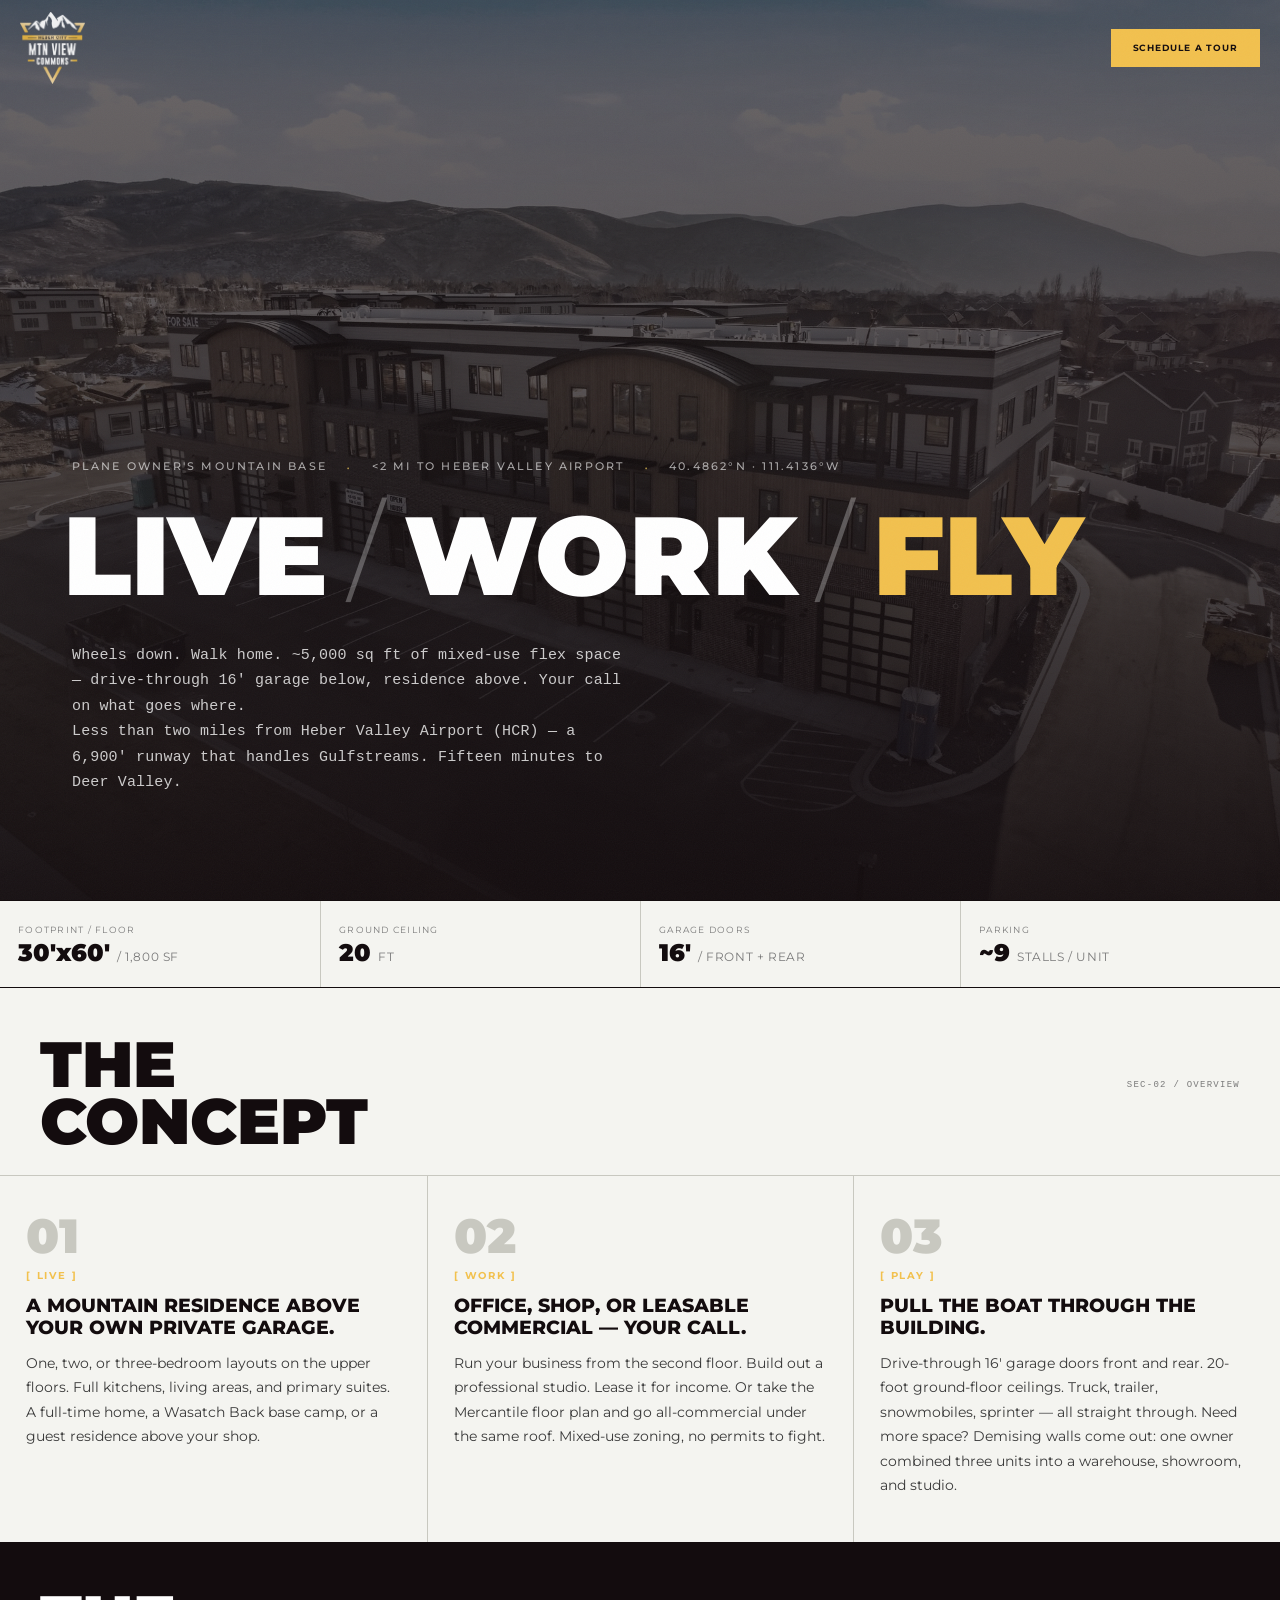
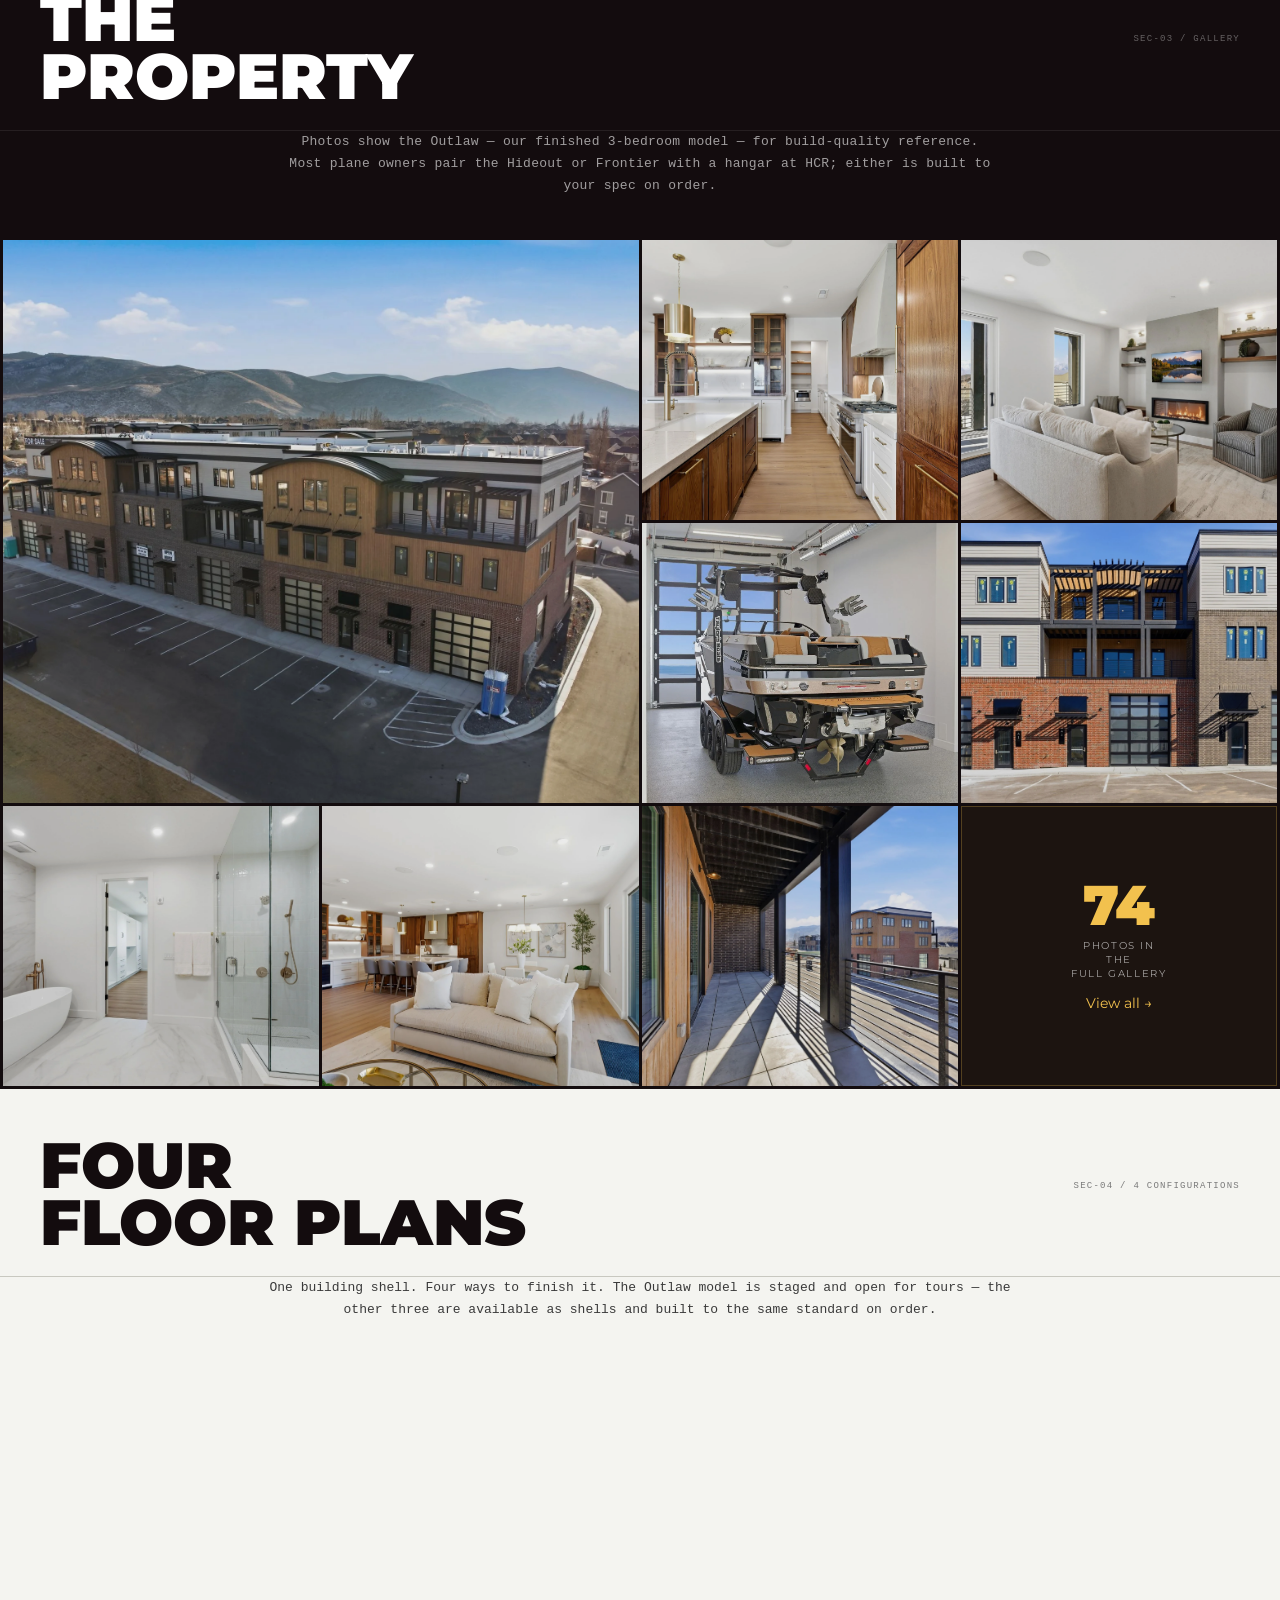
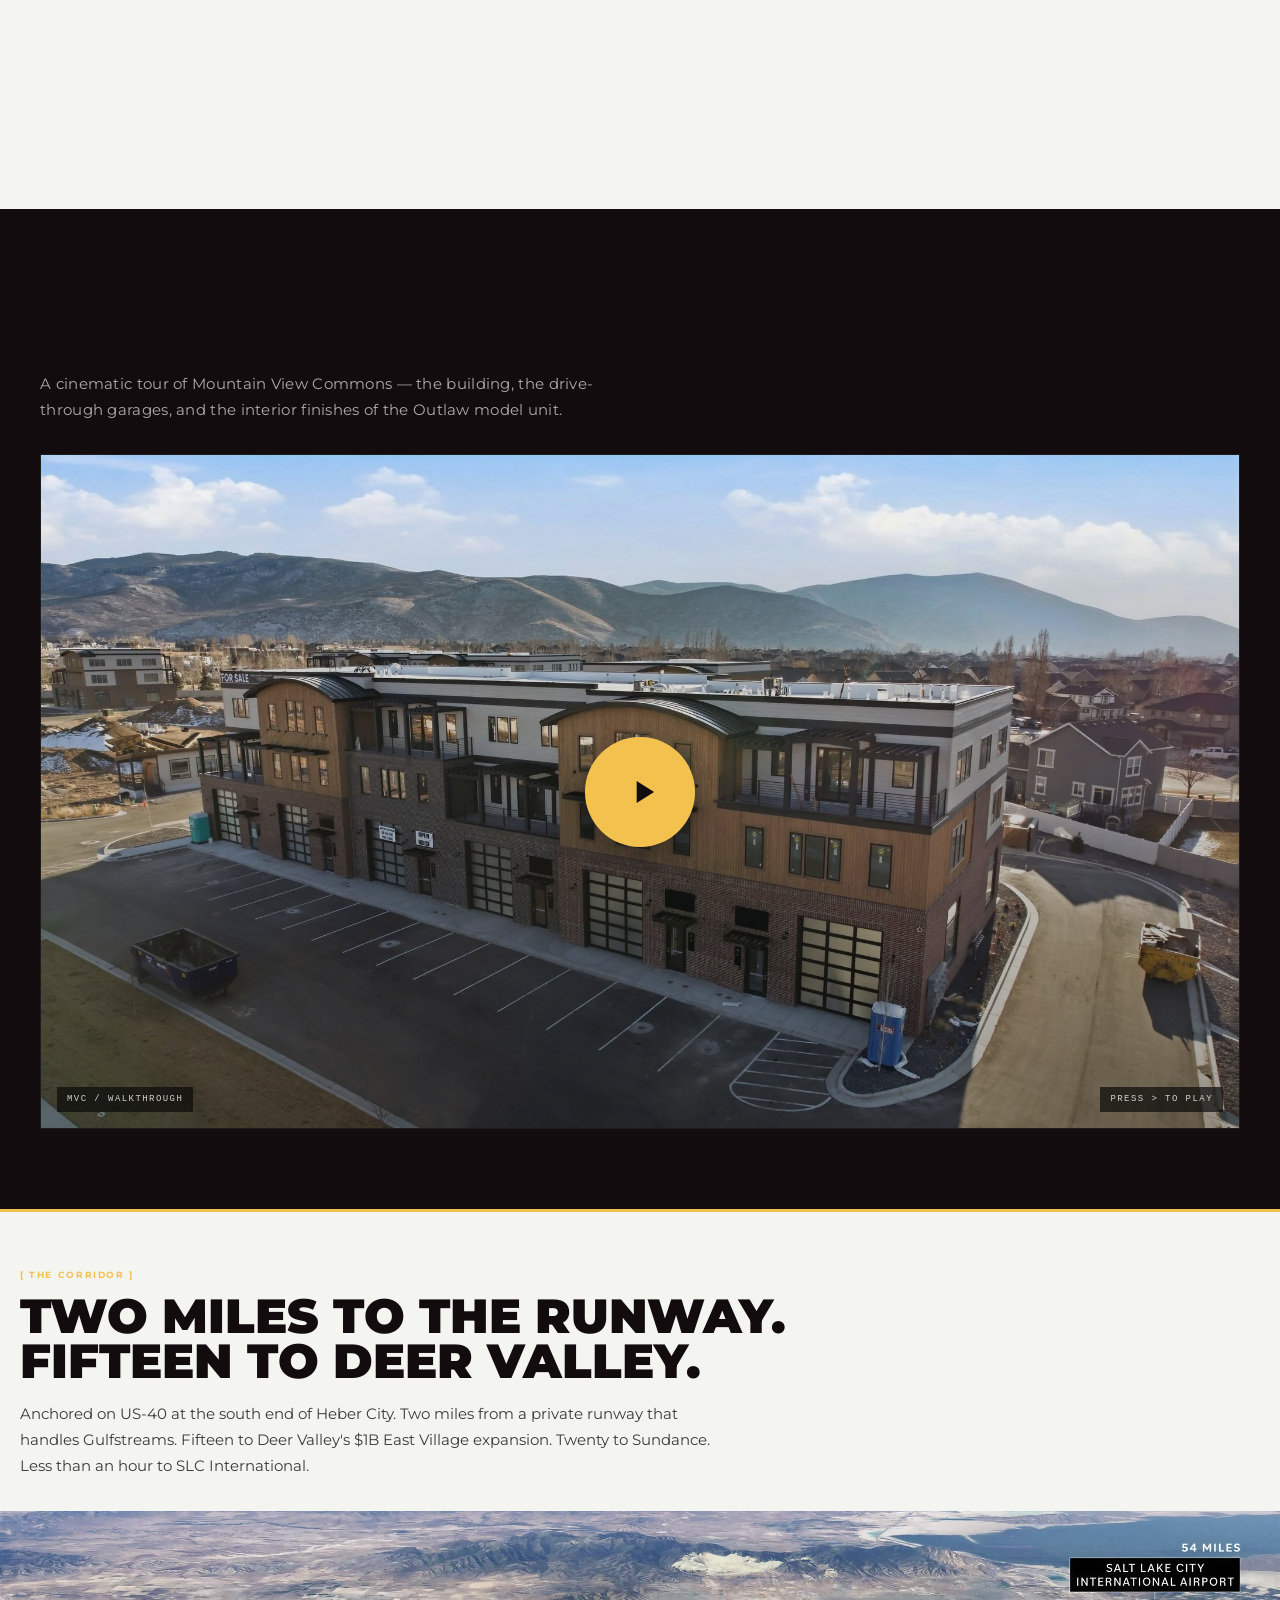
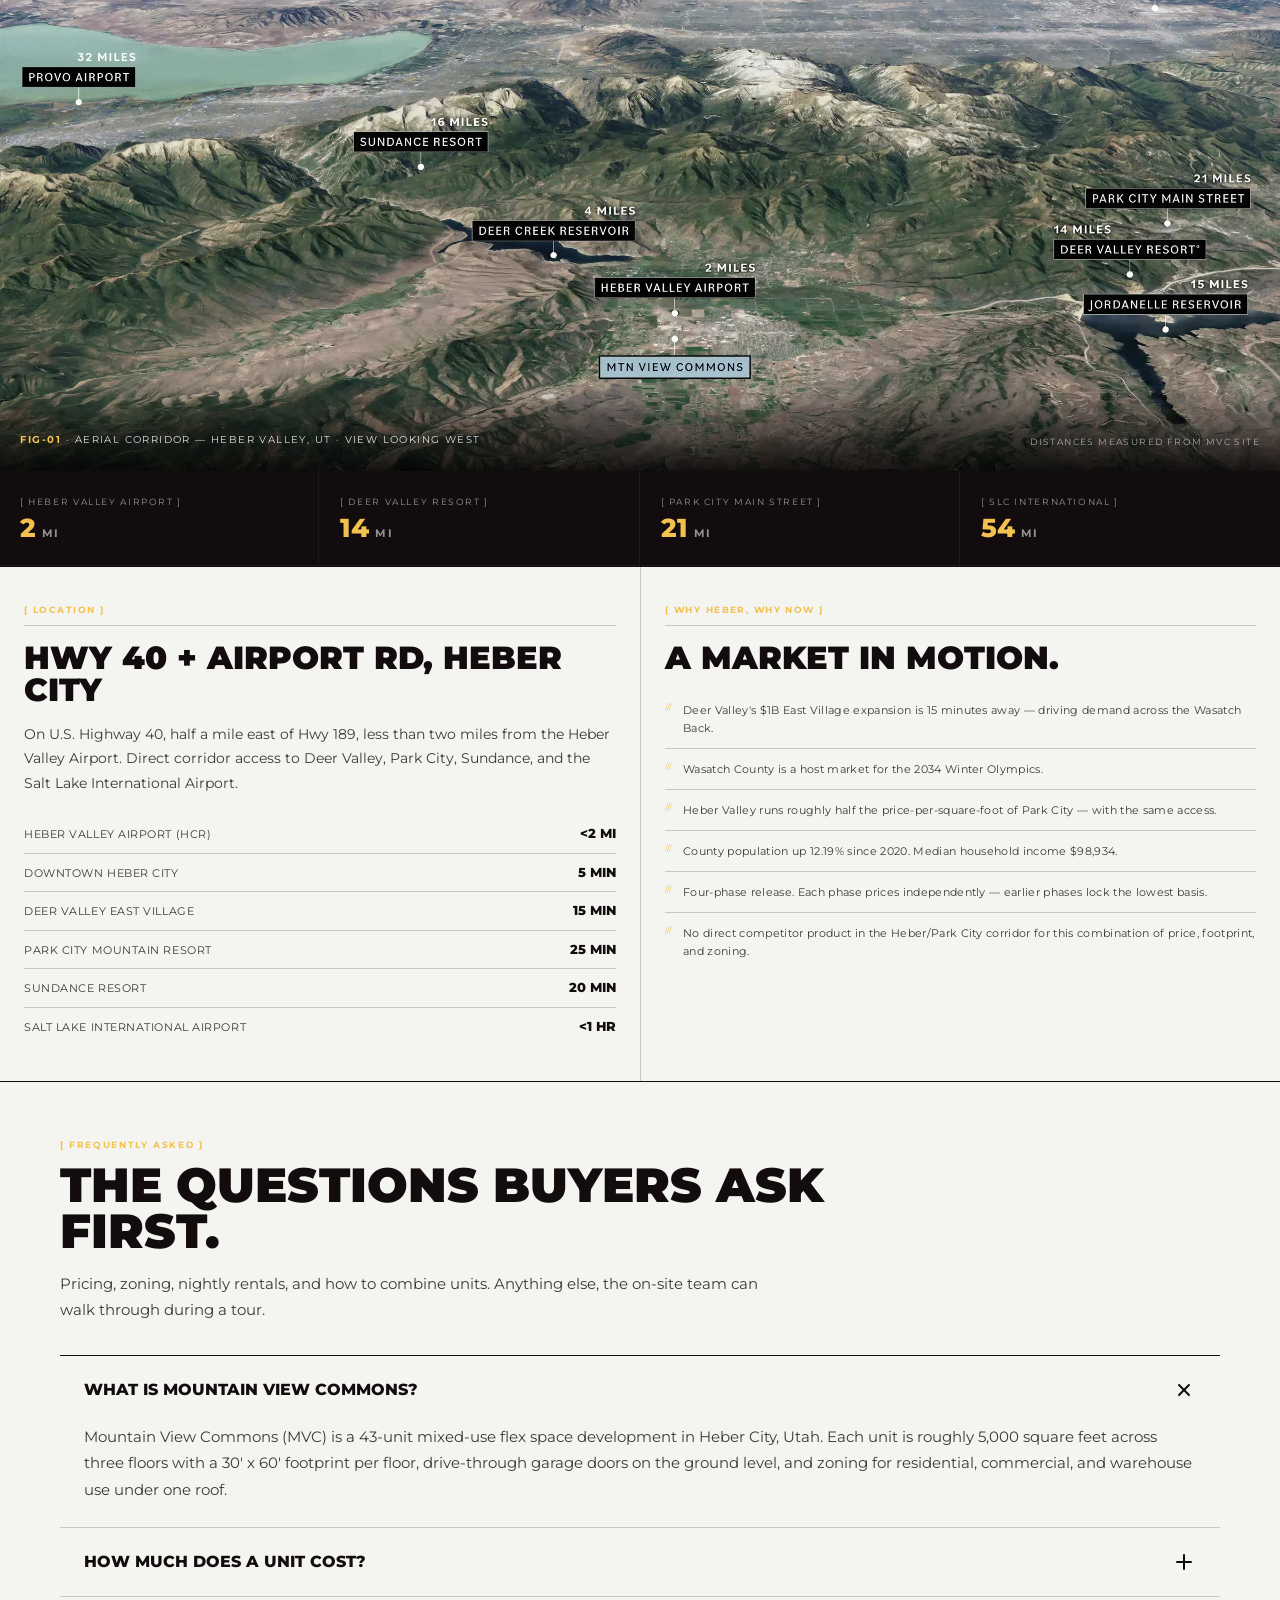
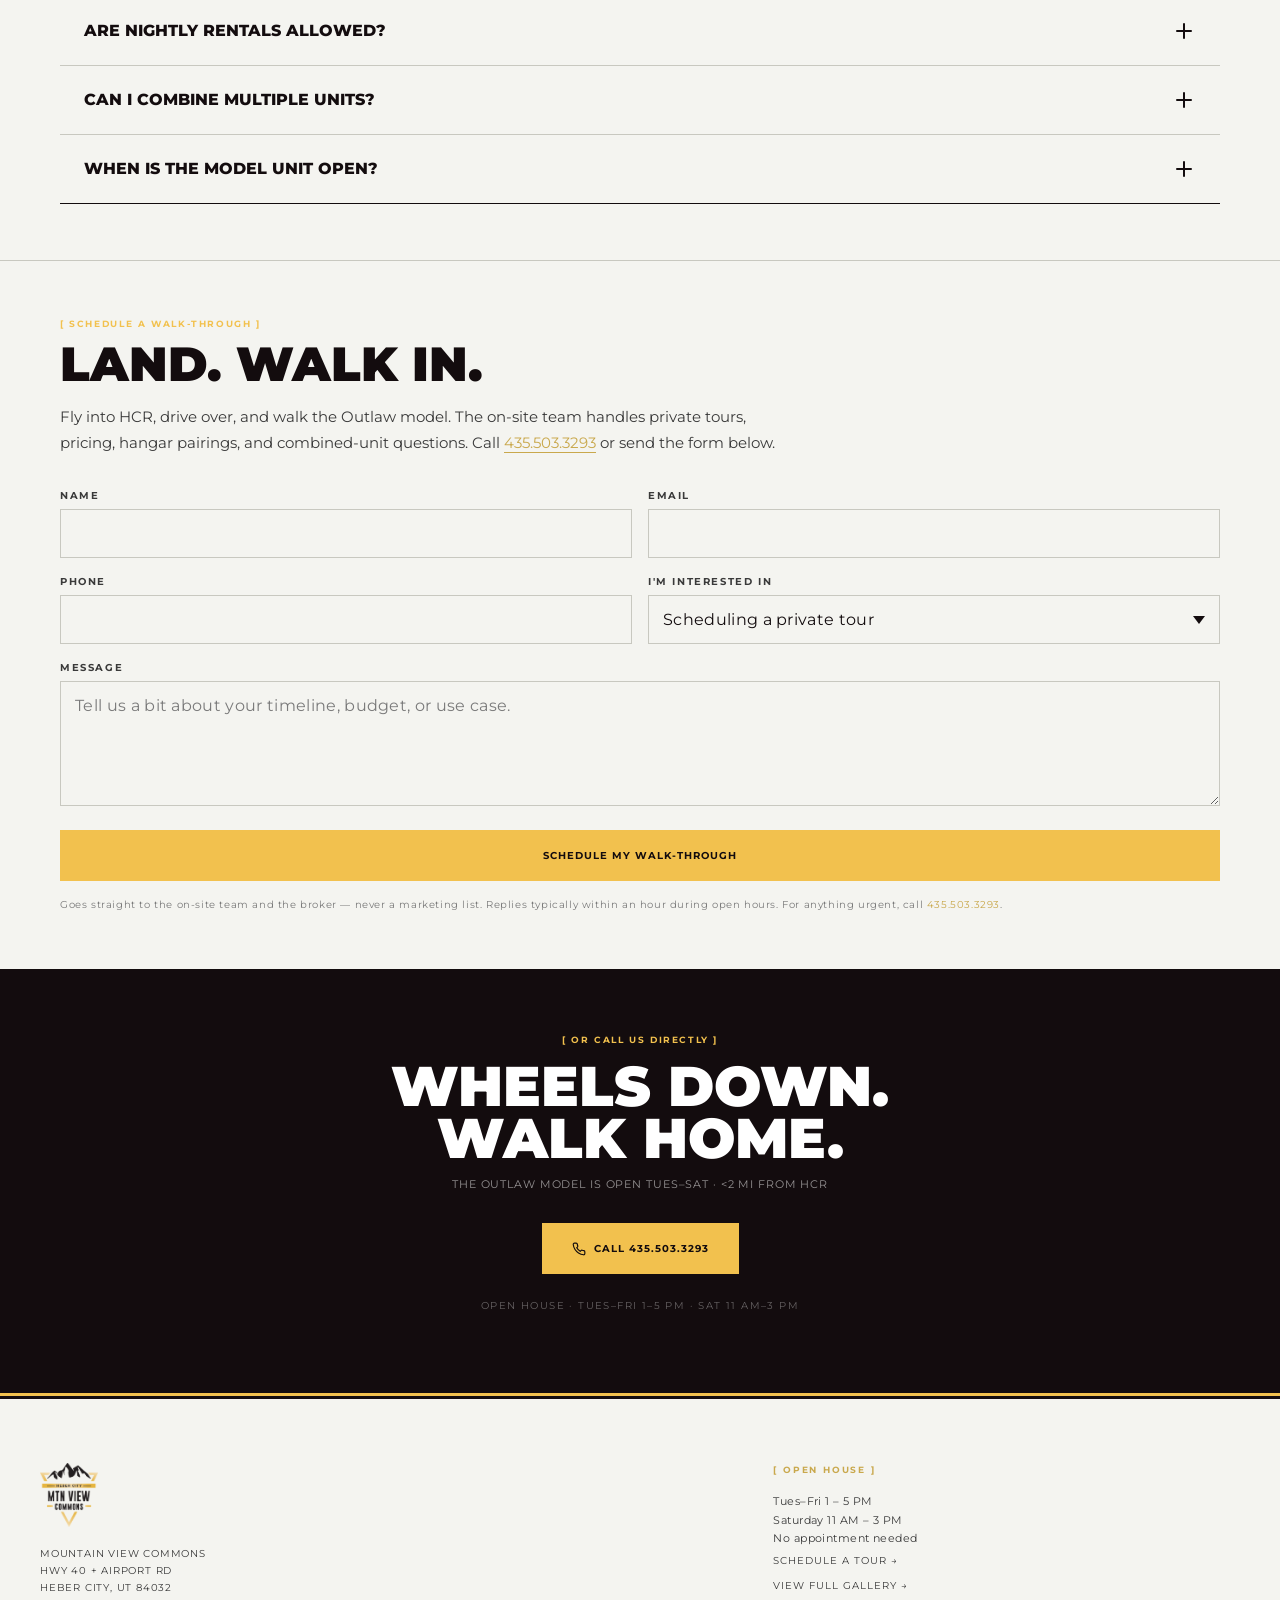
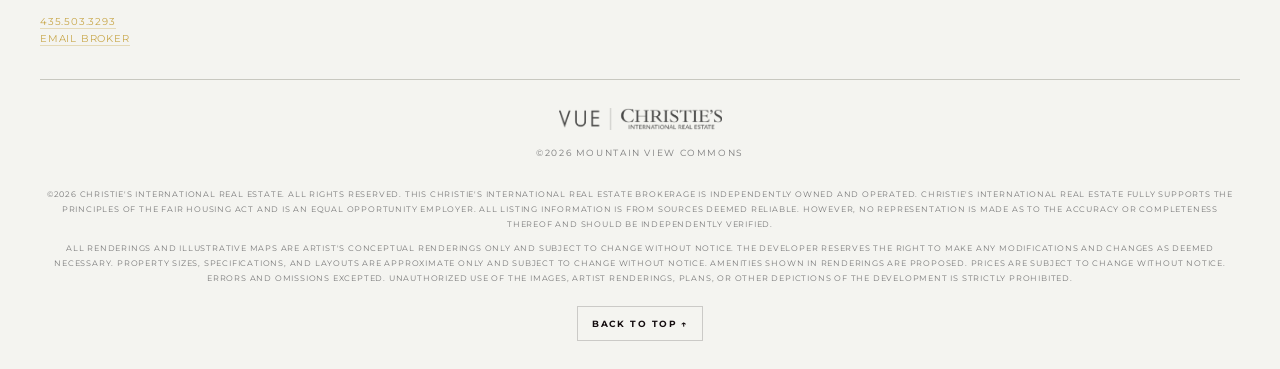
==== commit 394e7fc4: "Swap phone to 435.214.4396; per-LP webhooks; capture Meta UTMs; harden honeypot Phone routing - Repl" ====
--- a/fly/index.html
+++ b/fly/index.html
@@ -579,7 +579,7 @@
             </p>
         </div>
 
-        <form id="contact-form" class="form" action="https://services.leadconnectorhq.com/hooks/jmi9G6HcIXtki2Y1JVCz/webhook-trigger/a2cbef9b-4a5e-4c67-96b1-4004c556be7b" method="POST" aria-label="Contact form" novalidate data-source="MVC LP — Fly (Direct Mail)">
+        <form id="contact-form" class="form" action="https://services.leadconnectorhq.com/hooks/jmi9G6HcIXtki2Y1JVCz/webhook-trigger/pzH32TQXNJDzPE0CqkaQ" method="POST" aria-label="Contact form" novalidate data-source="MVC LP — Fly (Direct Mail)" data-fallback-phone-href="+14355033293" data-fallback-phone-display="435.503.3293">
             <input type="text" name="_honey" tabindex="-1" autocomplete="off" aria-hidden="true" style="position:absolute;left:-9999px;width:1px;height:1px;opacity:0;pointer-events:none">
 
             <div class="form__row">
@@ -681,7 +681,7 @@
     <a class="footer__top-link" href="#" aria-label="Back to top">Back to top ↑</a>
 </footer>
 
-<script src="/assets/site.js"></script>
+<script src="/assets/site.js?v=3"></script>
 
 </body>
 </html>
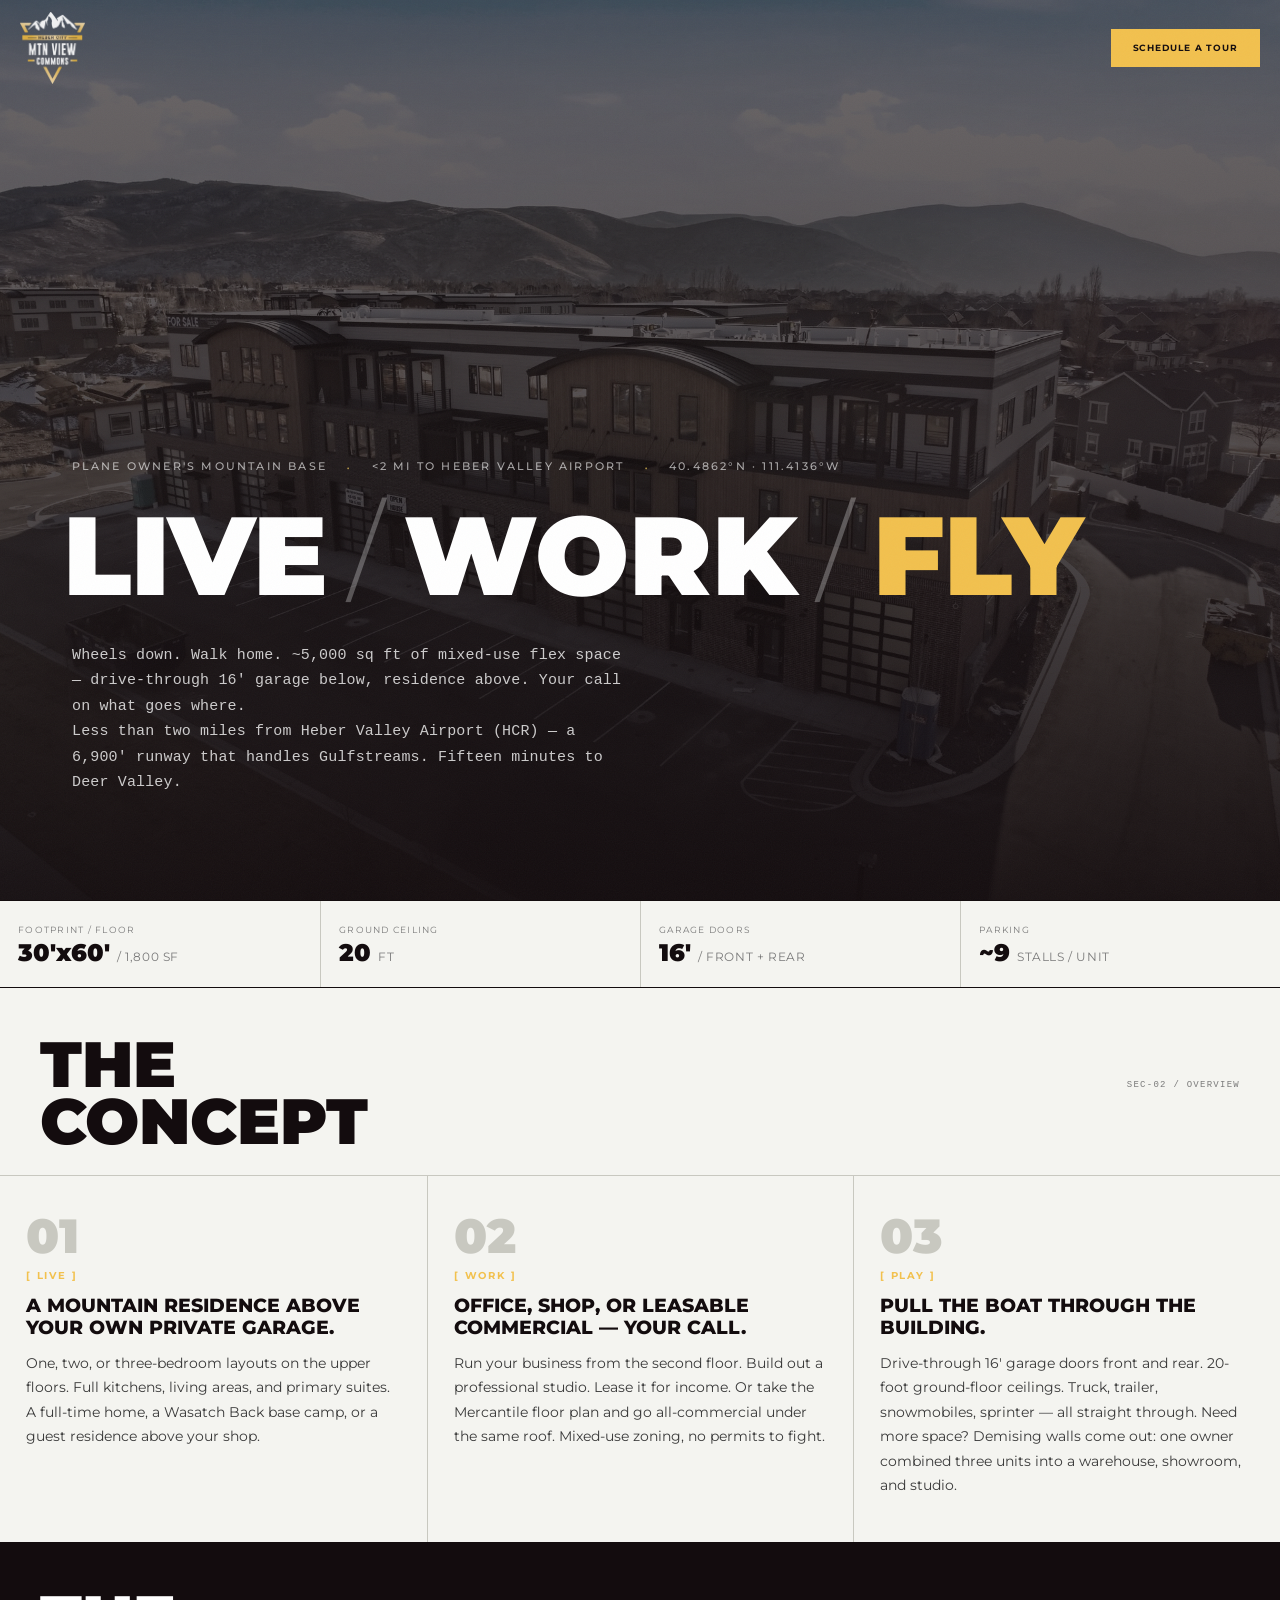
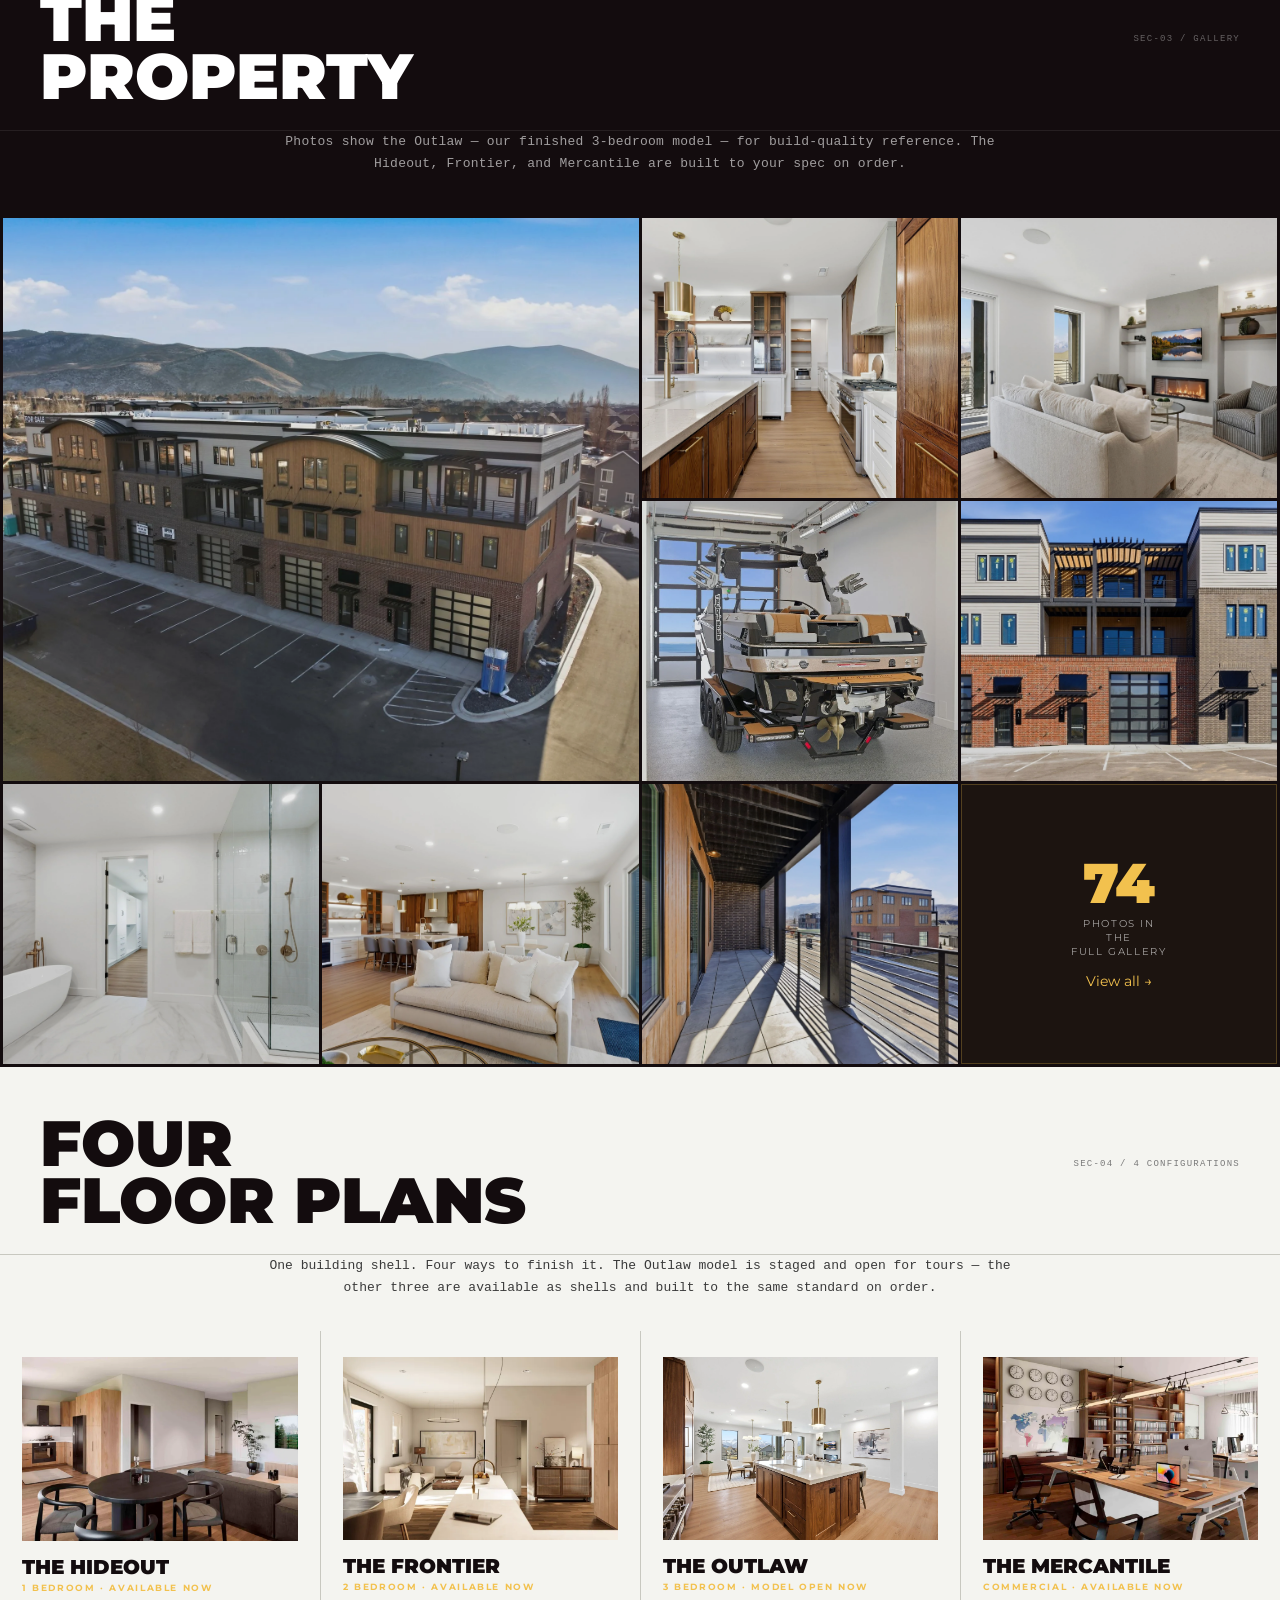
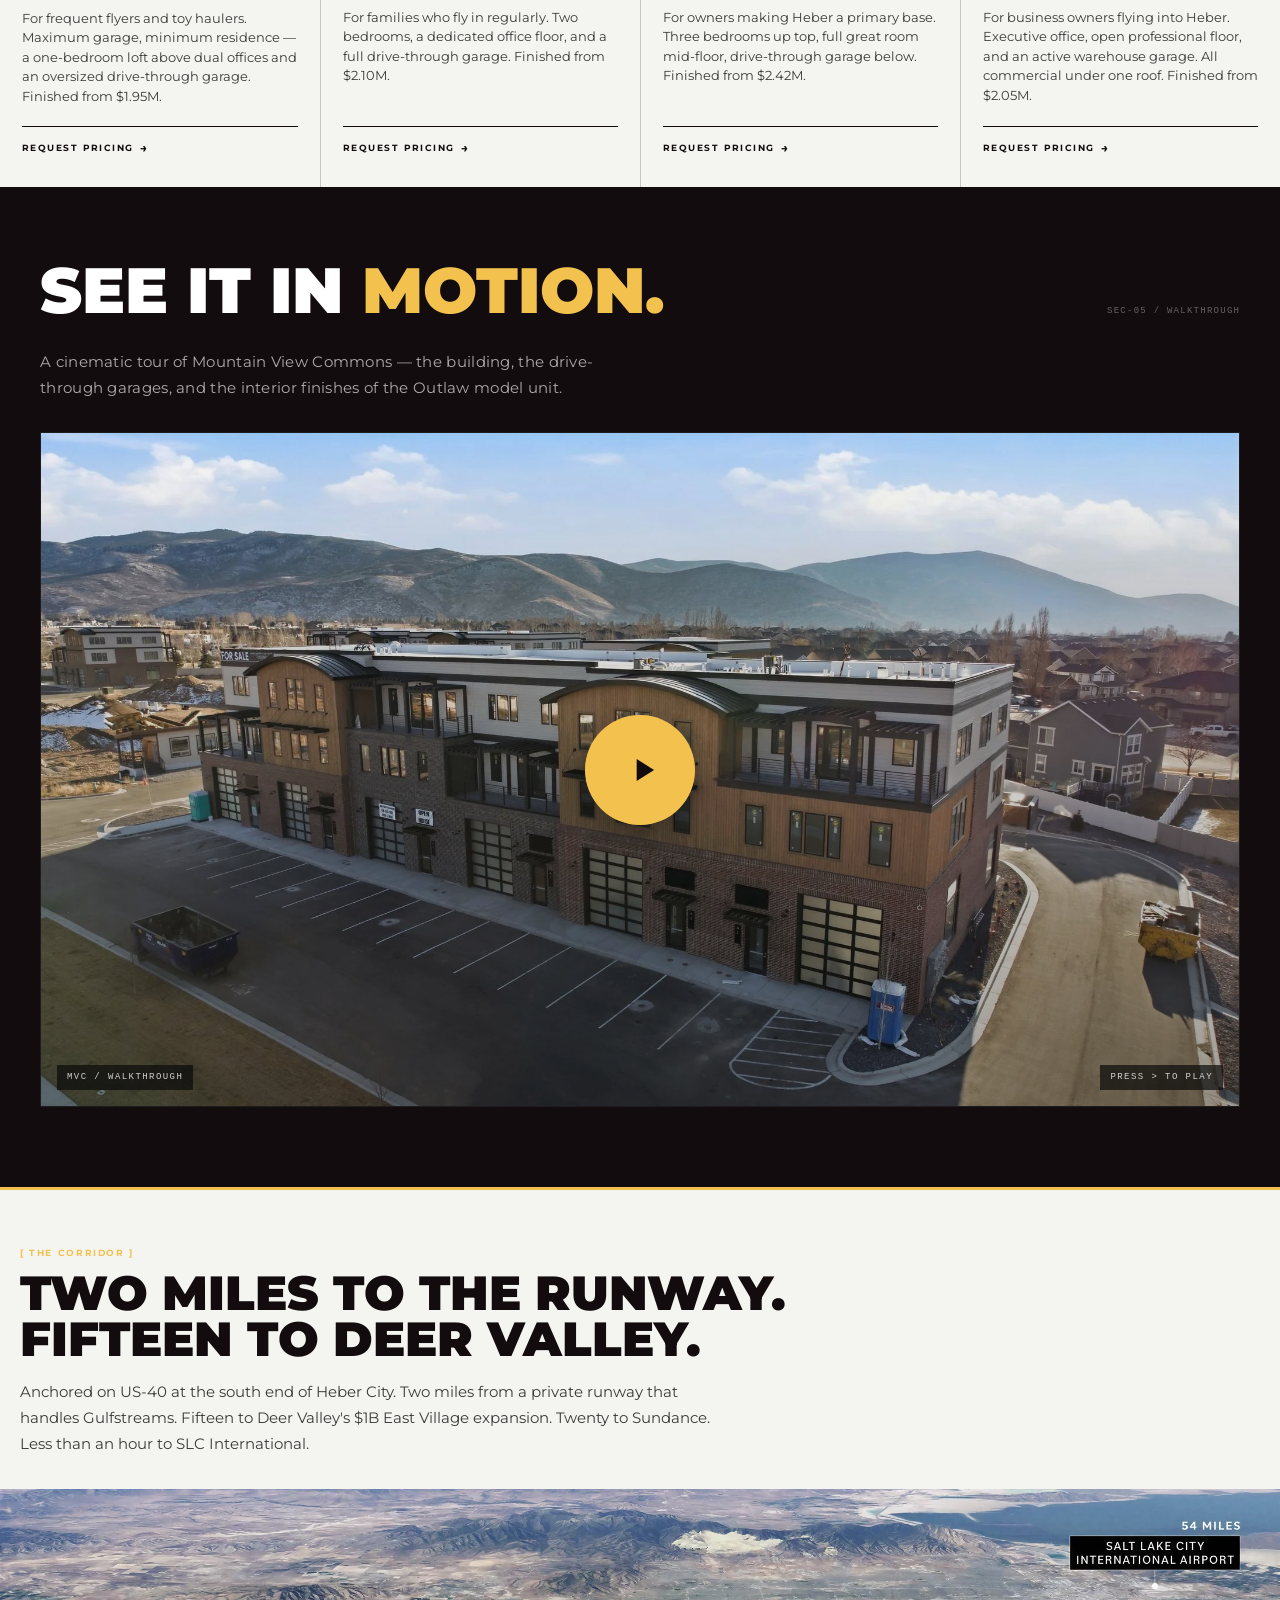
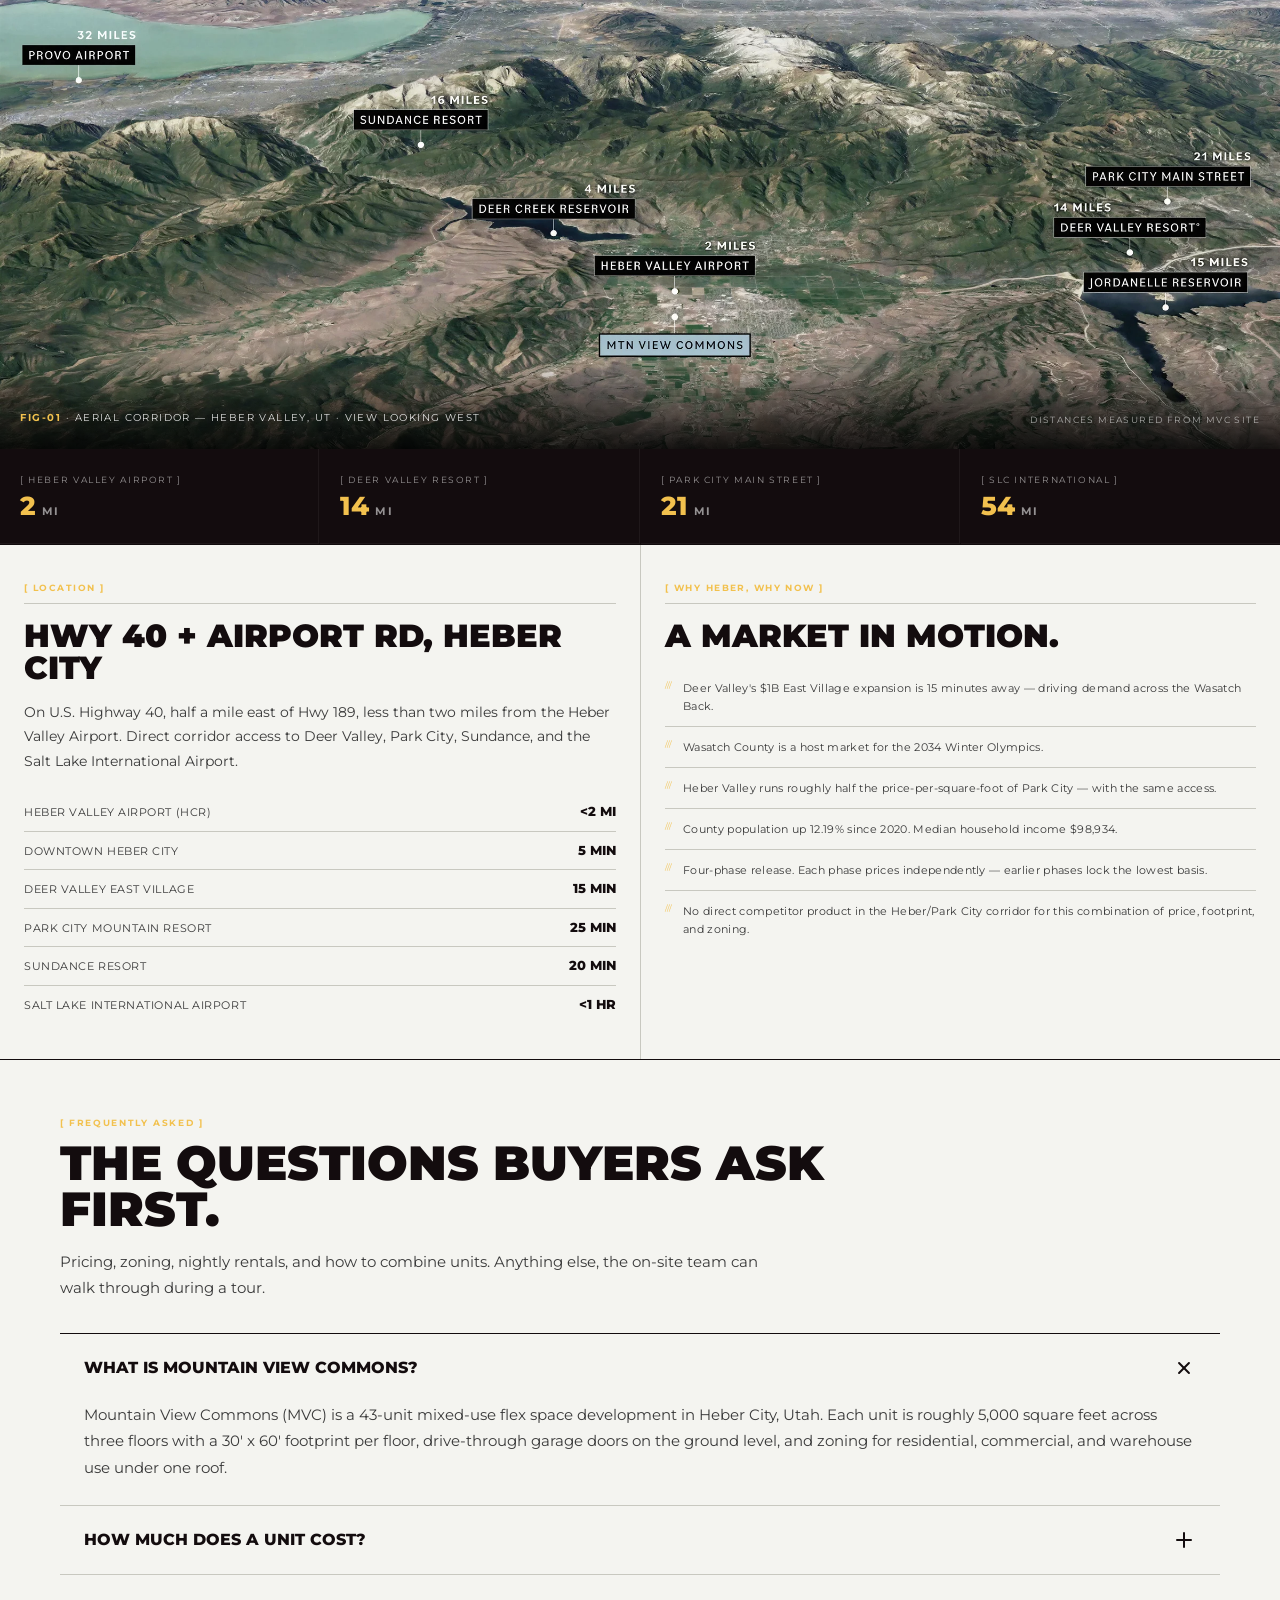
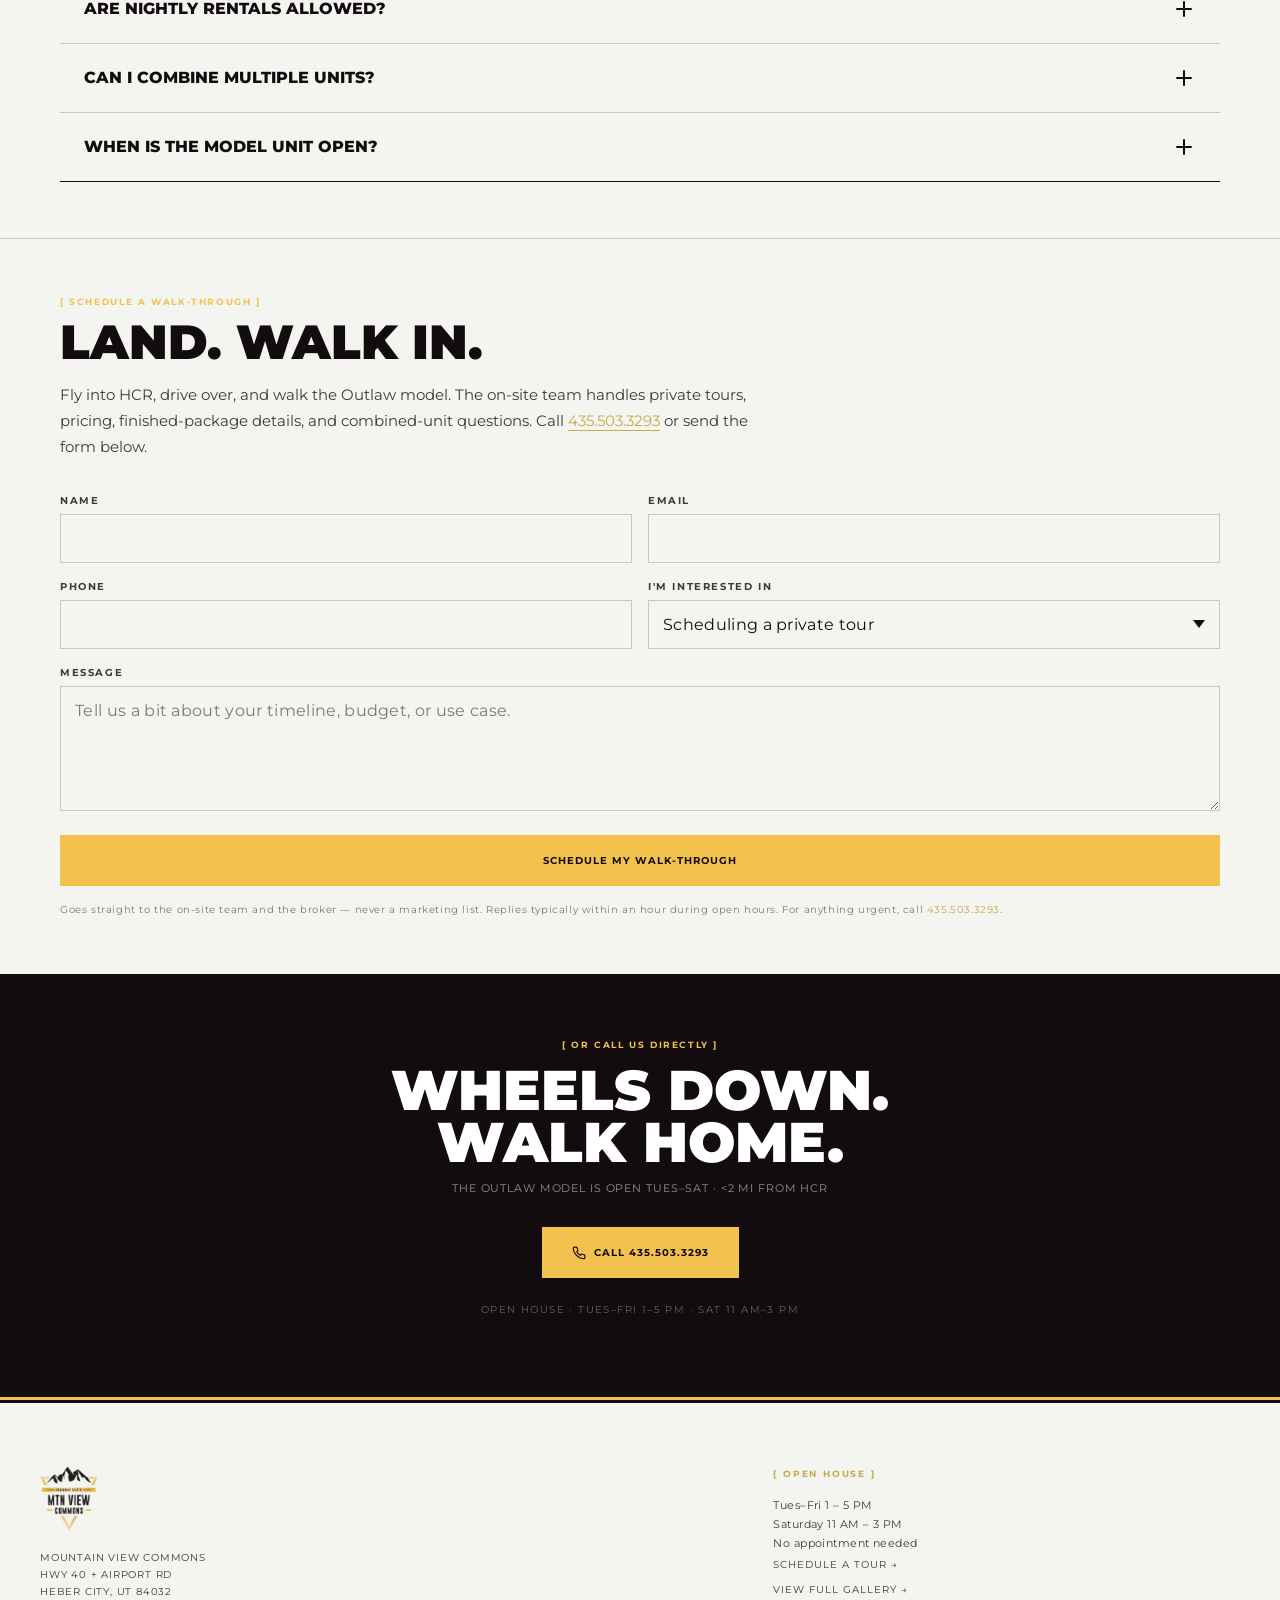
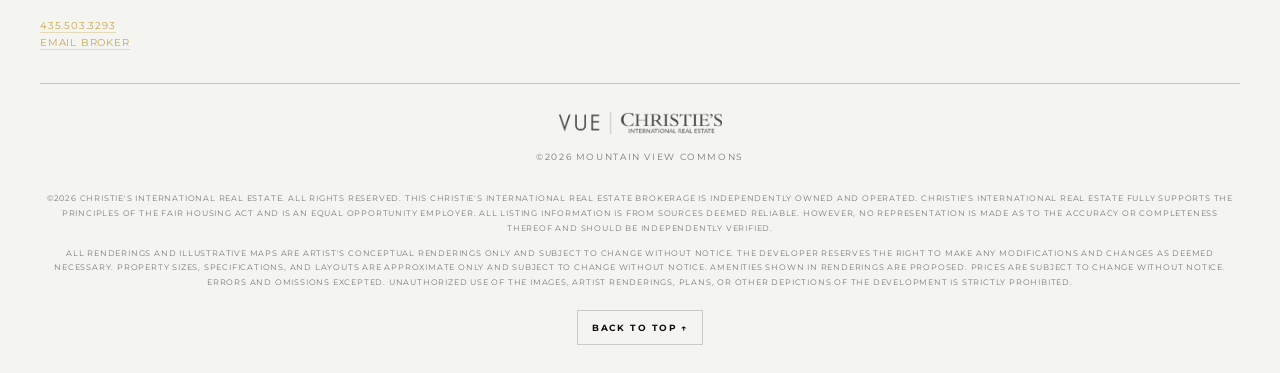
==== commit e54c8645: "Remove unverified "hangar pairings" copy from /fly/ The phrase "hangar pairings at HCR" implied an o" ====
--- a/fly/index.html
+++ b/fly/index.html
@@ -280,7 +280,7 @@
             <samp class="section-head__ref">SEC-03 / GALLERY</samp>
         </div>
     </div>
-    <p class="gallery-frame-note">Photos show the Outlaw — our finished 3-bedroom model — for build-quality reference. Most plane owners pair the Hideout or Frontier with a hangar at HCR; either is built to your spec on order.</p>
+    <p class="gallery-frame-note">Photos show the Outlaw — our finished 3-bedroom model — for build-quality reference. The Hideout, Frontier, and Mercantile are built to your spec on order.</p>
     <div class="home-gallery">
         <button class="gallery-tile is-hero" data-cap="Aerial view of the development at golden hour" data-full="/assets/photos/DJI_0697.webp" type="button">
             <img src="/assets/photos/DJI_0697.webp" alt="Mountain View Commons aerial view at sunset over the Heber Valley" loading="lazy">
@@ -575,7 +575,7 @@
             <p class="section-block__eyebrow">[ Schedule a Walk-Through ]</p>
             <h2 class="section-block__title" id="contact-title">Land. Walk in.</h2>
             <p class="section-block__deck">
-                Fly into HCR, drive over, and walk the Outlaw model. The on-site team handles private tours, pricing, hangar pairings, and combined-unit questions. Call <a href="tel:+14355033293" style="color:var(--gold-deep);border-bottom:1px solid var(--gold-deep)">435.503.3293</a> or send the form below.
+                Fly into HCR, drive over, and walk the Outlaw model. The on-site team handles private tours, pricing, finished-package details, and combined-unit questions. Call <a href="tel:+14355033293" style="color:var(--gold-deep);border-bottom:1px solid var(--gold-deep)">435.503.3293</a> or send the form below.
             </p>
         </div>
 
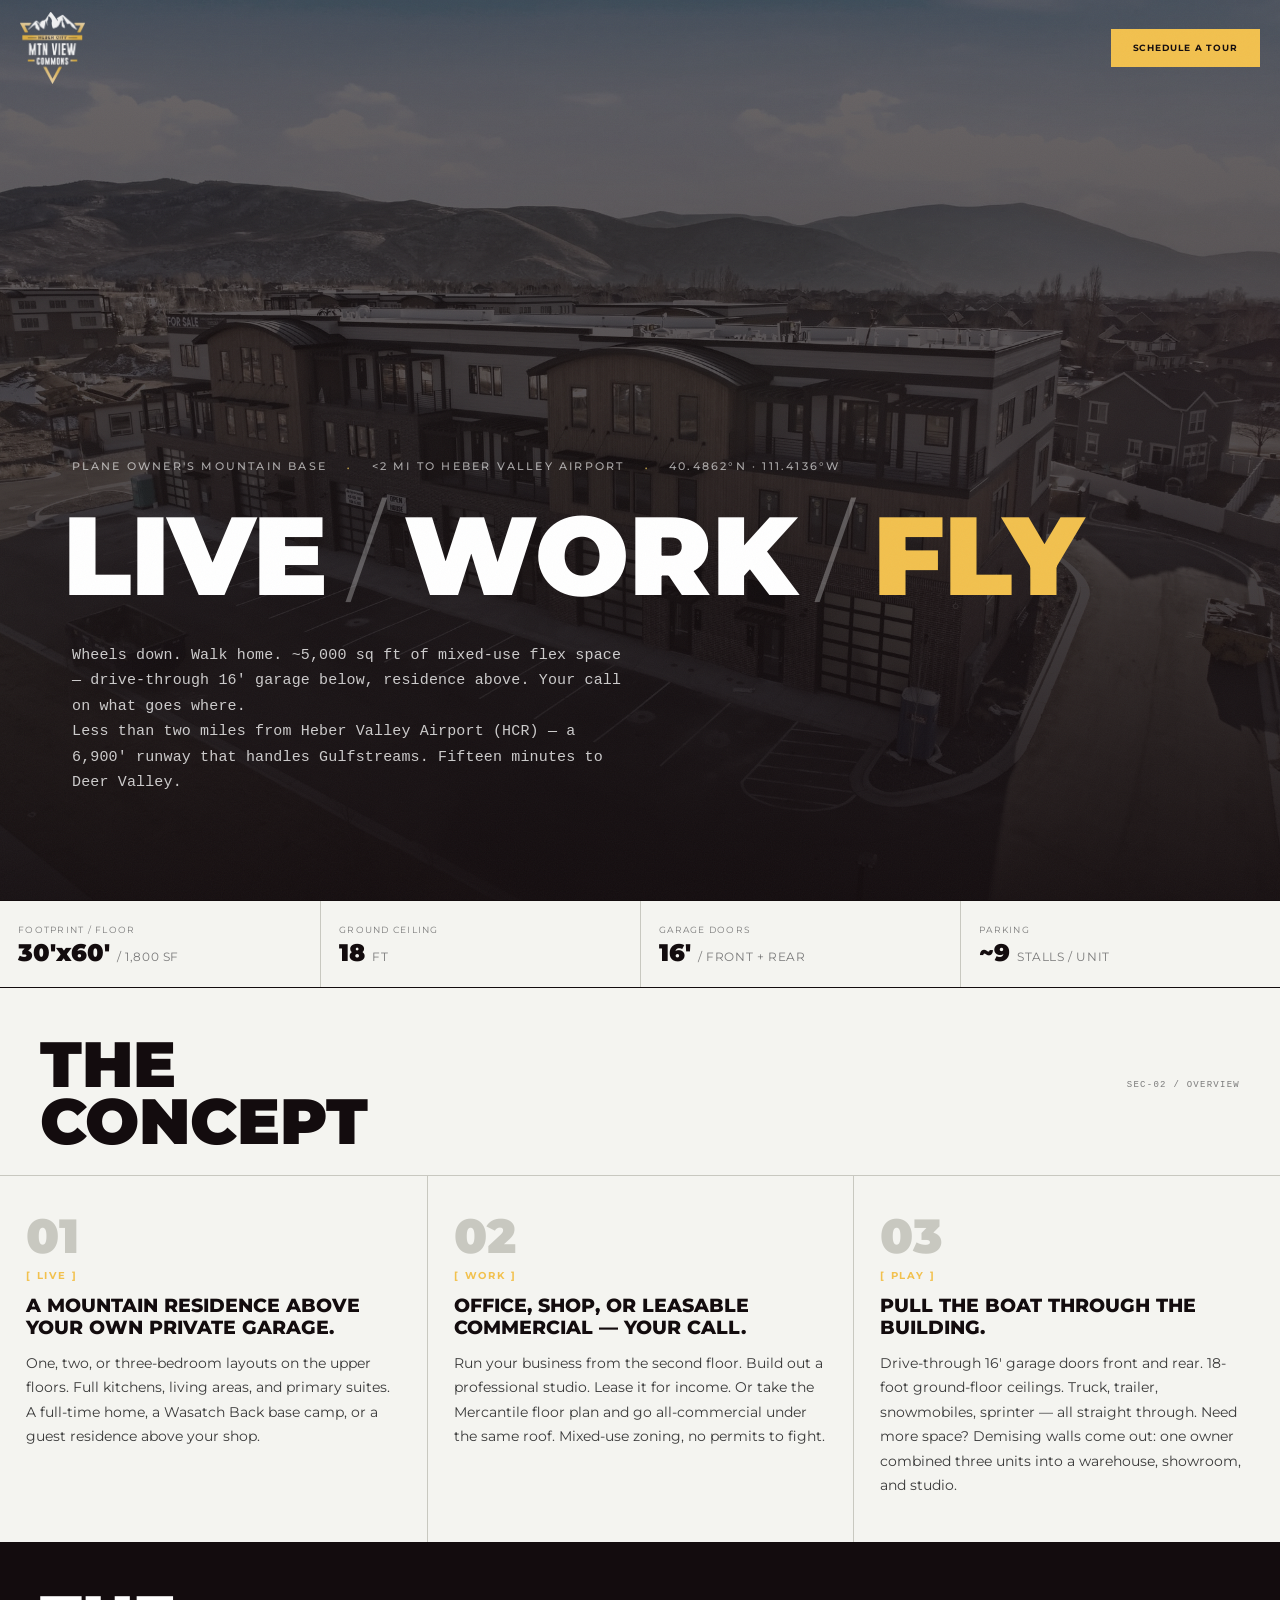
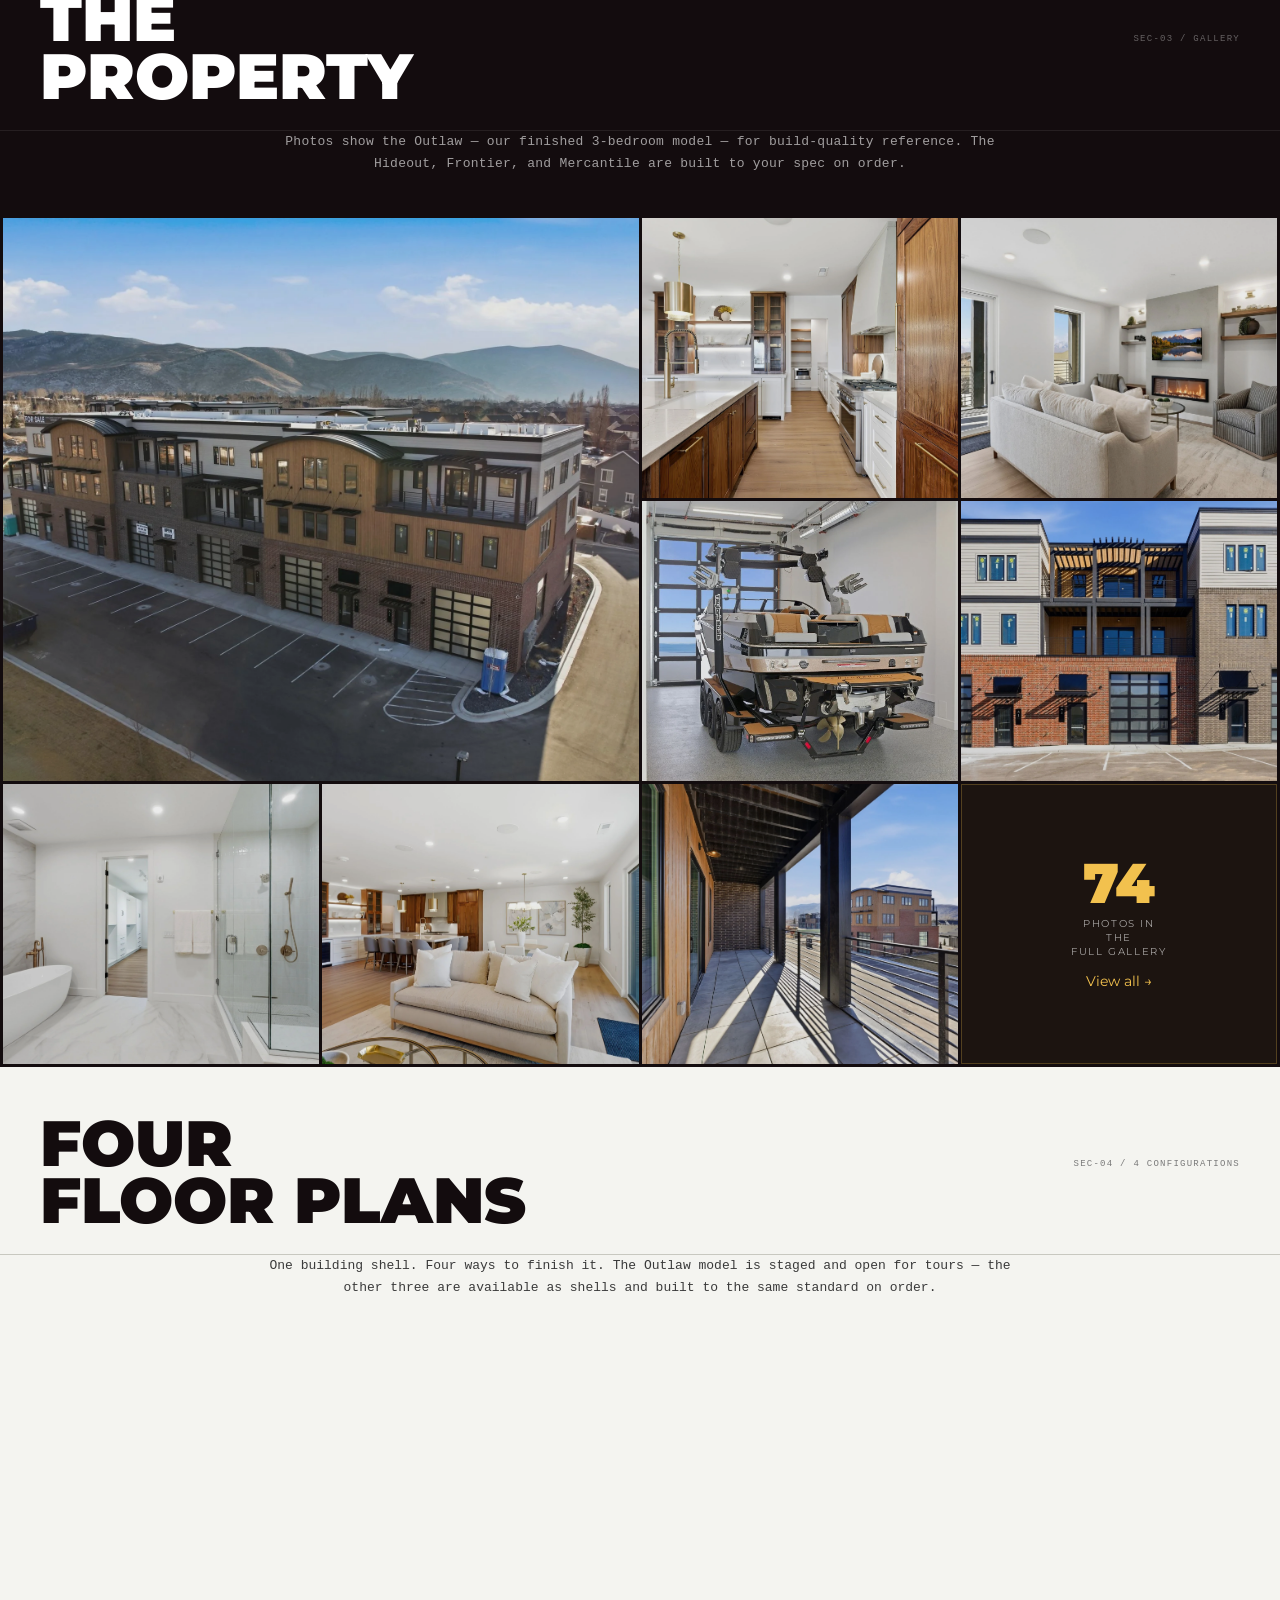
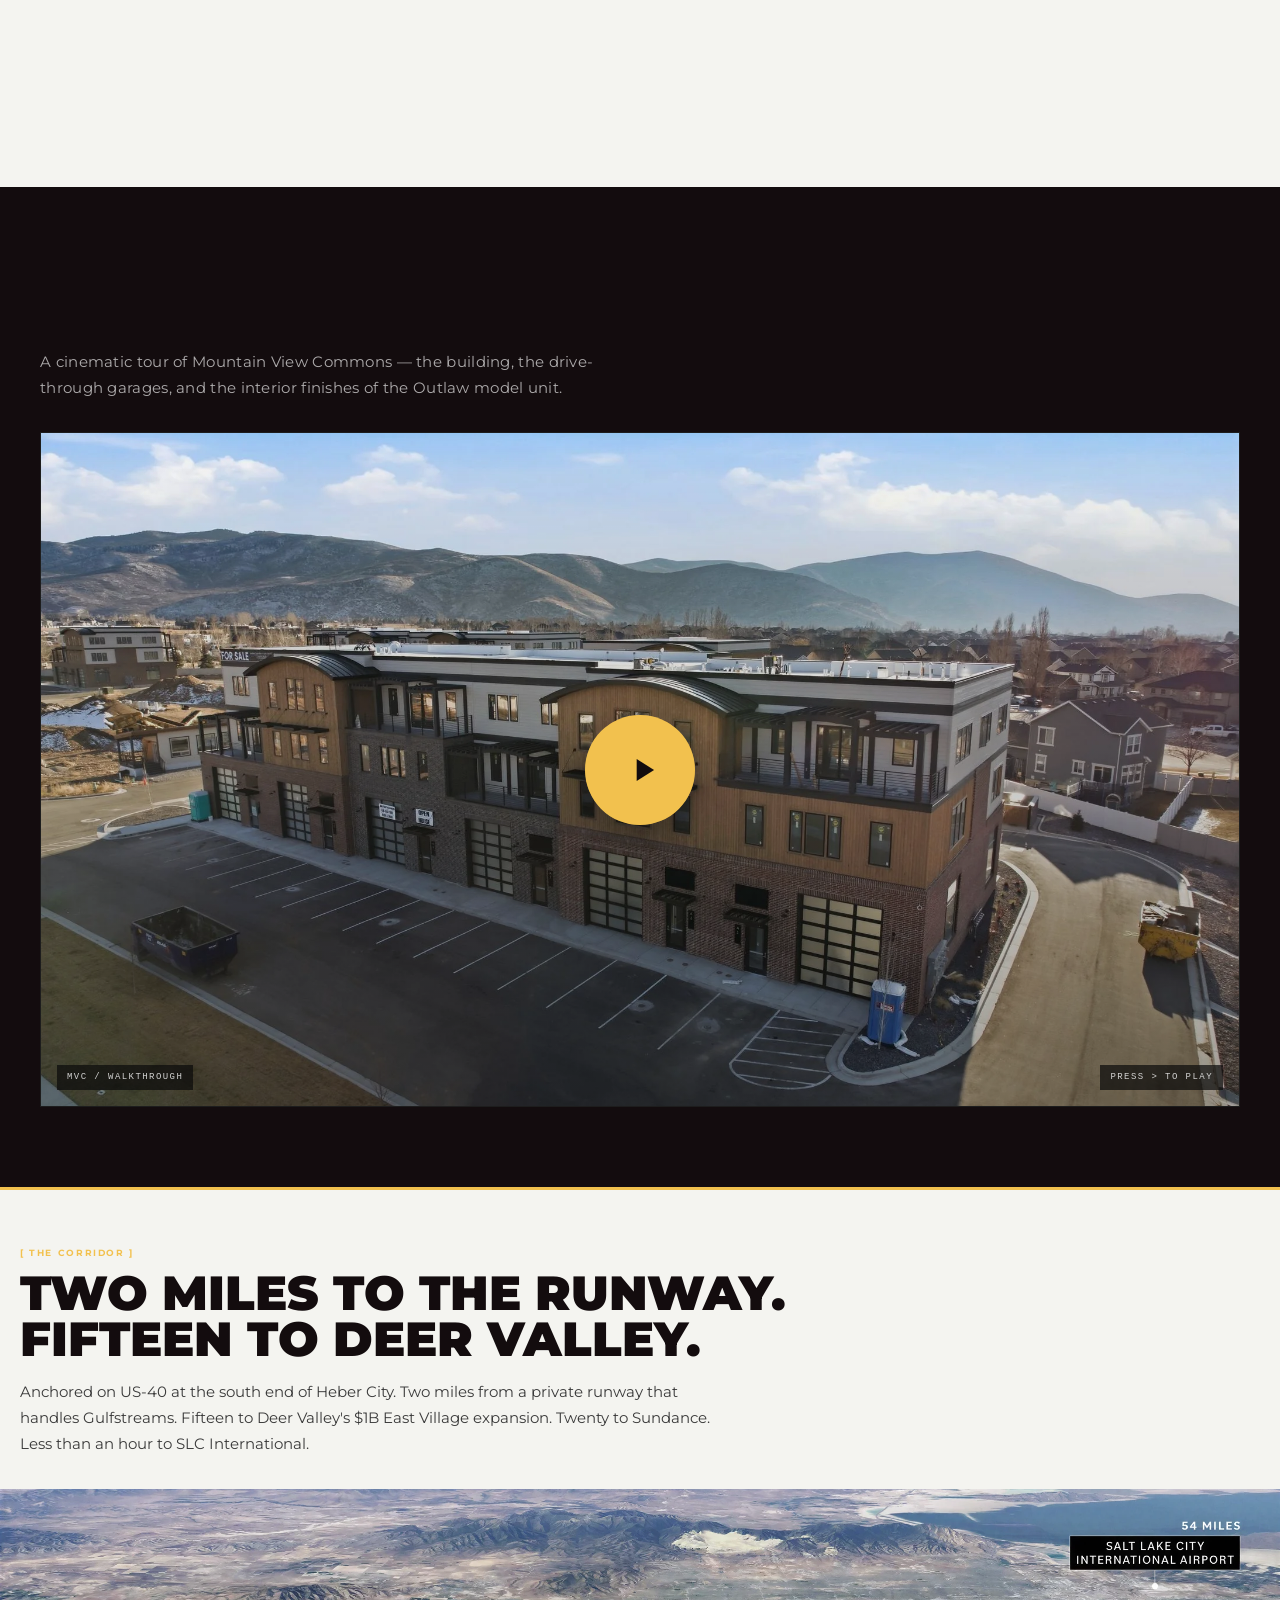
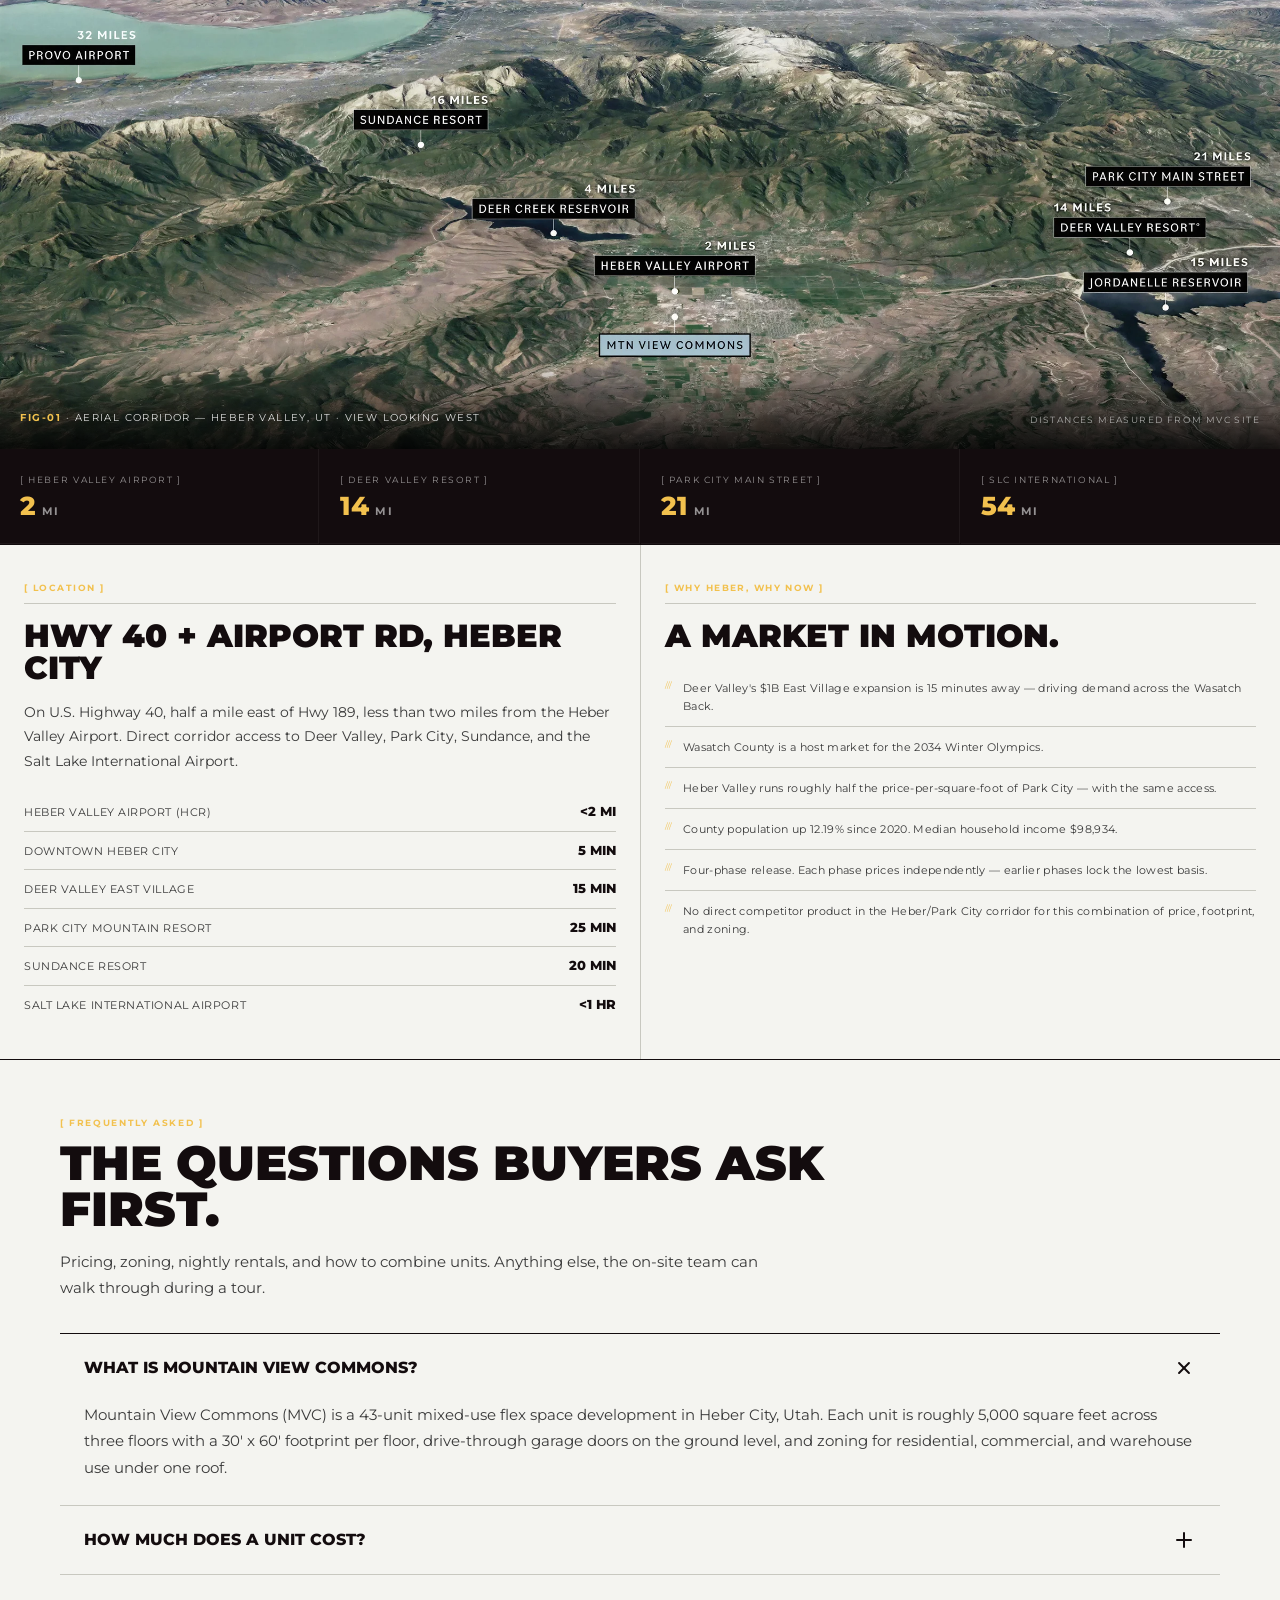
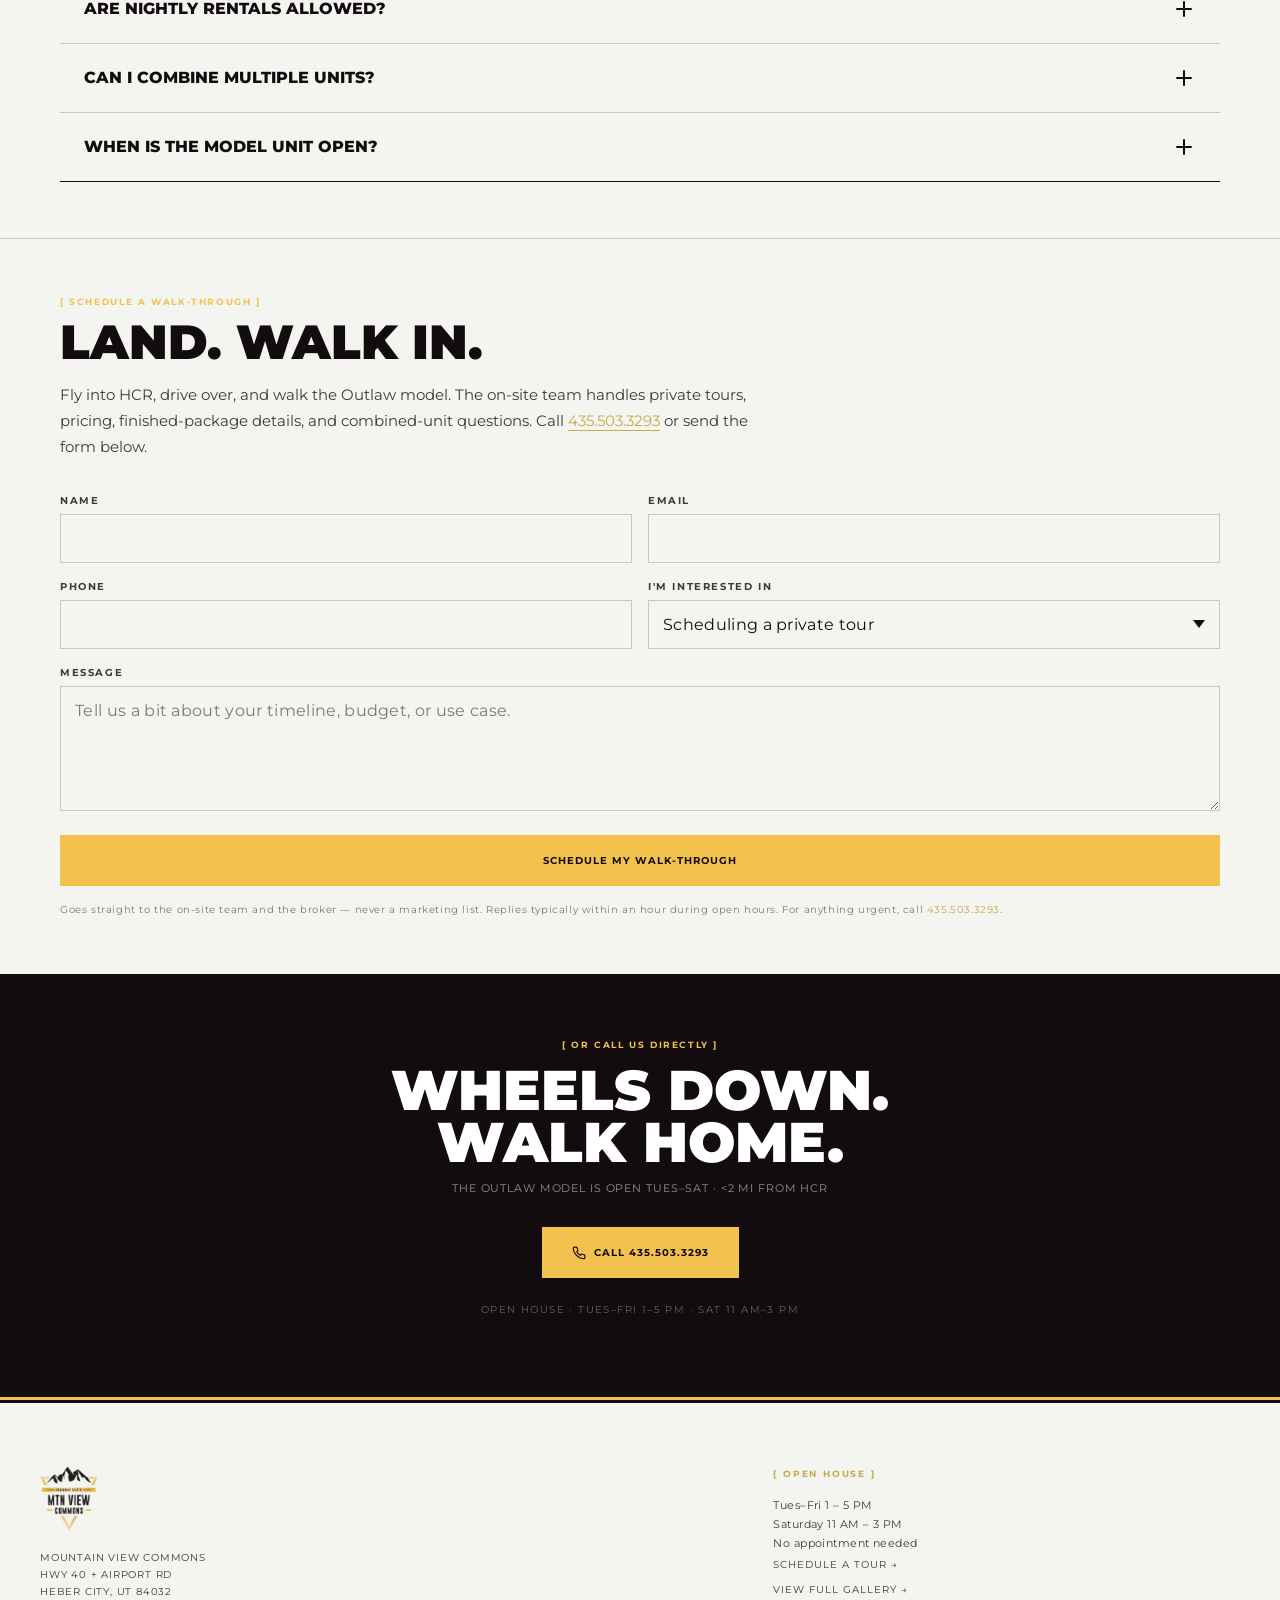
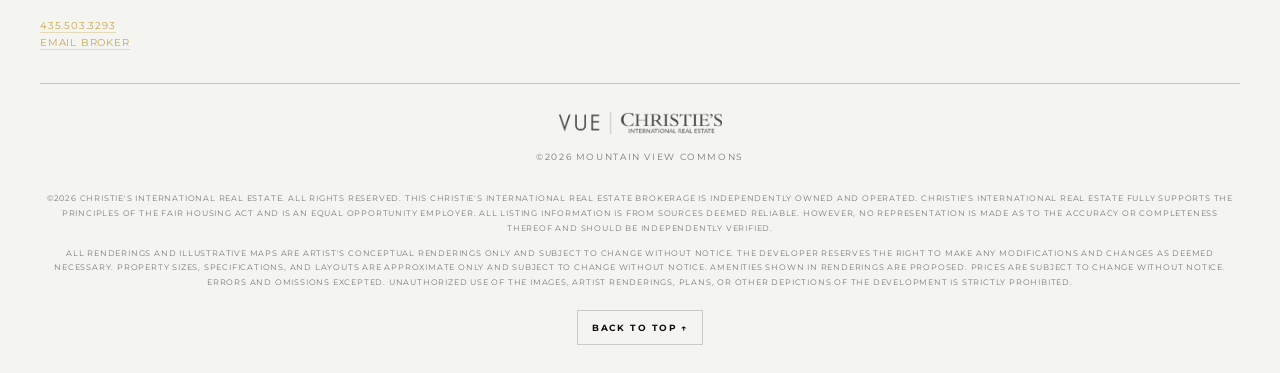
==== commit 9dbe01ef: "Align LP copy with Meta ad scripts; reposition / as Investor LP Factual correction - Ground-floor ce" ====
--- a/fly/index.html
+++ b/fly/index.html
@@ -219,7 +219,7 @@
         </div>
         <div class="data-strip__cell reveal reveal-delay-1">
             <p class="data-strip__label">Ground Ceiling</p>
-            <p class="data-strip__value">20 <span class="unit">FT</span></p>
+            <p class="data-strip__value">18 <span class="unit">FT</span></p>
         </div>
         <div class="data-strip__cell reveal reveal-delay-2">
             <p class="data-strip__label">Garage Doors</p>
@@ -264,7 +264,7 @@
             <p class="trio__key">[ PLAY ]</p>
             <h3 class="trio__title">Pull the boat through the building.</h3>
             <p class="trio__body">
-                Drive-through 16' garage doors front and rear. 20-foot ground-floor ceilings. Truck, trailer, snowmobiles, sprinter — all straight through. Need more space? Demising walls come out: one owner combined three units into a warehouse, showroom, and studio.
+                Drive-through 16' garage doors front and rear. 18-foot ground-floor ceilings. Truck, trailer, snowmobiles, sprinter — all straight through. Need more space? Demising walls come out: one owner combined three units into a warehouse, showroom, and studio.
             </p>
         </article>
     </div>
@@ -295,7 +295,7 @@
             <span class="gallery-tile__cap">Interior · Living</span>
         </button>
         <button class="gallery-tile" data-cap="Drive-through garage with toy storage" data-full="/assets/photos/DSC04011.webp" type="button">
-            <img src="/assets/photos/DSC04011.webp" alt="Drive-through garage with 20-foot ceilings storing a boat on a trailer" loading="lazy">
+            <img src="/assets/photos/DSC04011.webp" alt="Drive-through garage with 18-foot ceilings storing a boat on a trailer" loading="lazy">
             <span class="gallery-tile__cap">Garage</span>
         </button>
         <button class="gallery-tile" data-cap="Exterior — three units fronting the lot" data-full="/assets/photos/DSC04001.webp" type="button">
